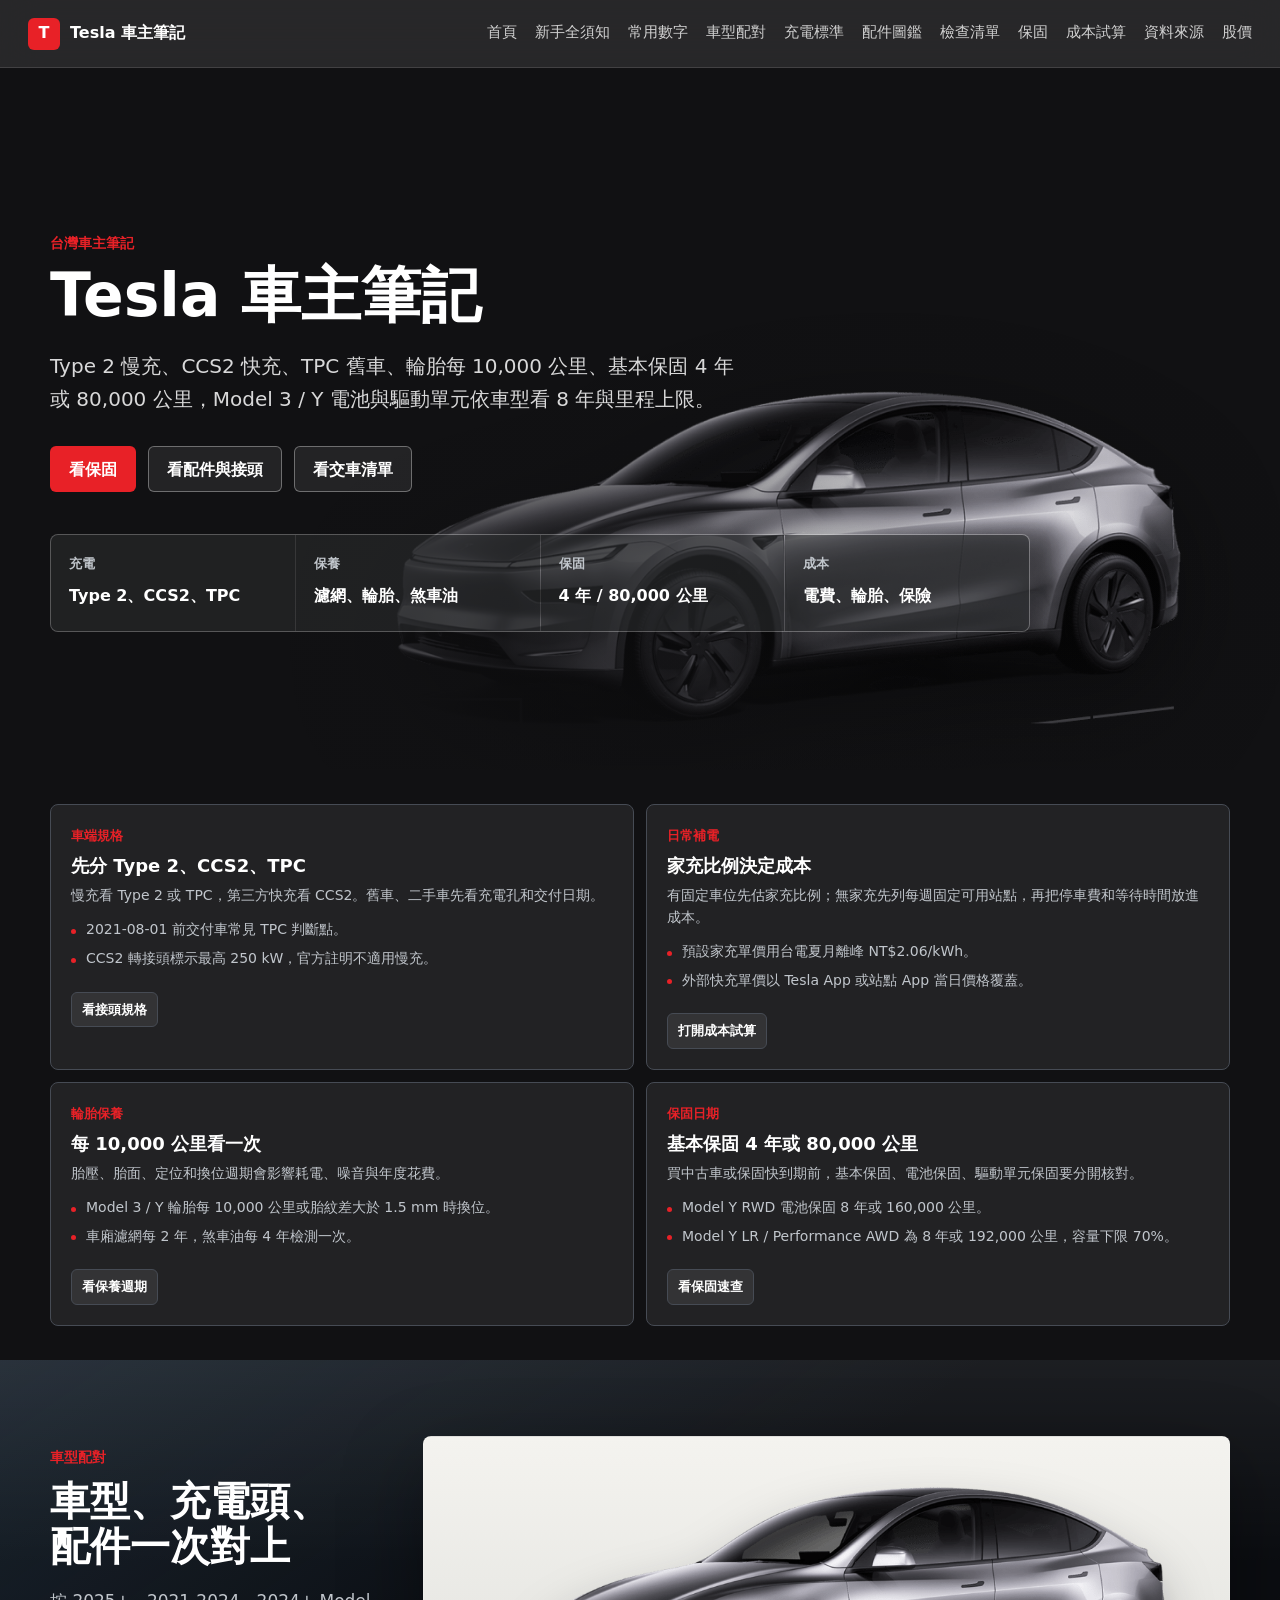
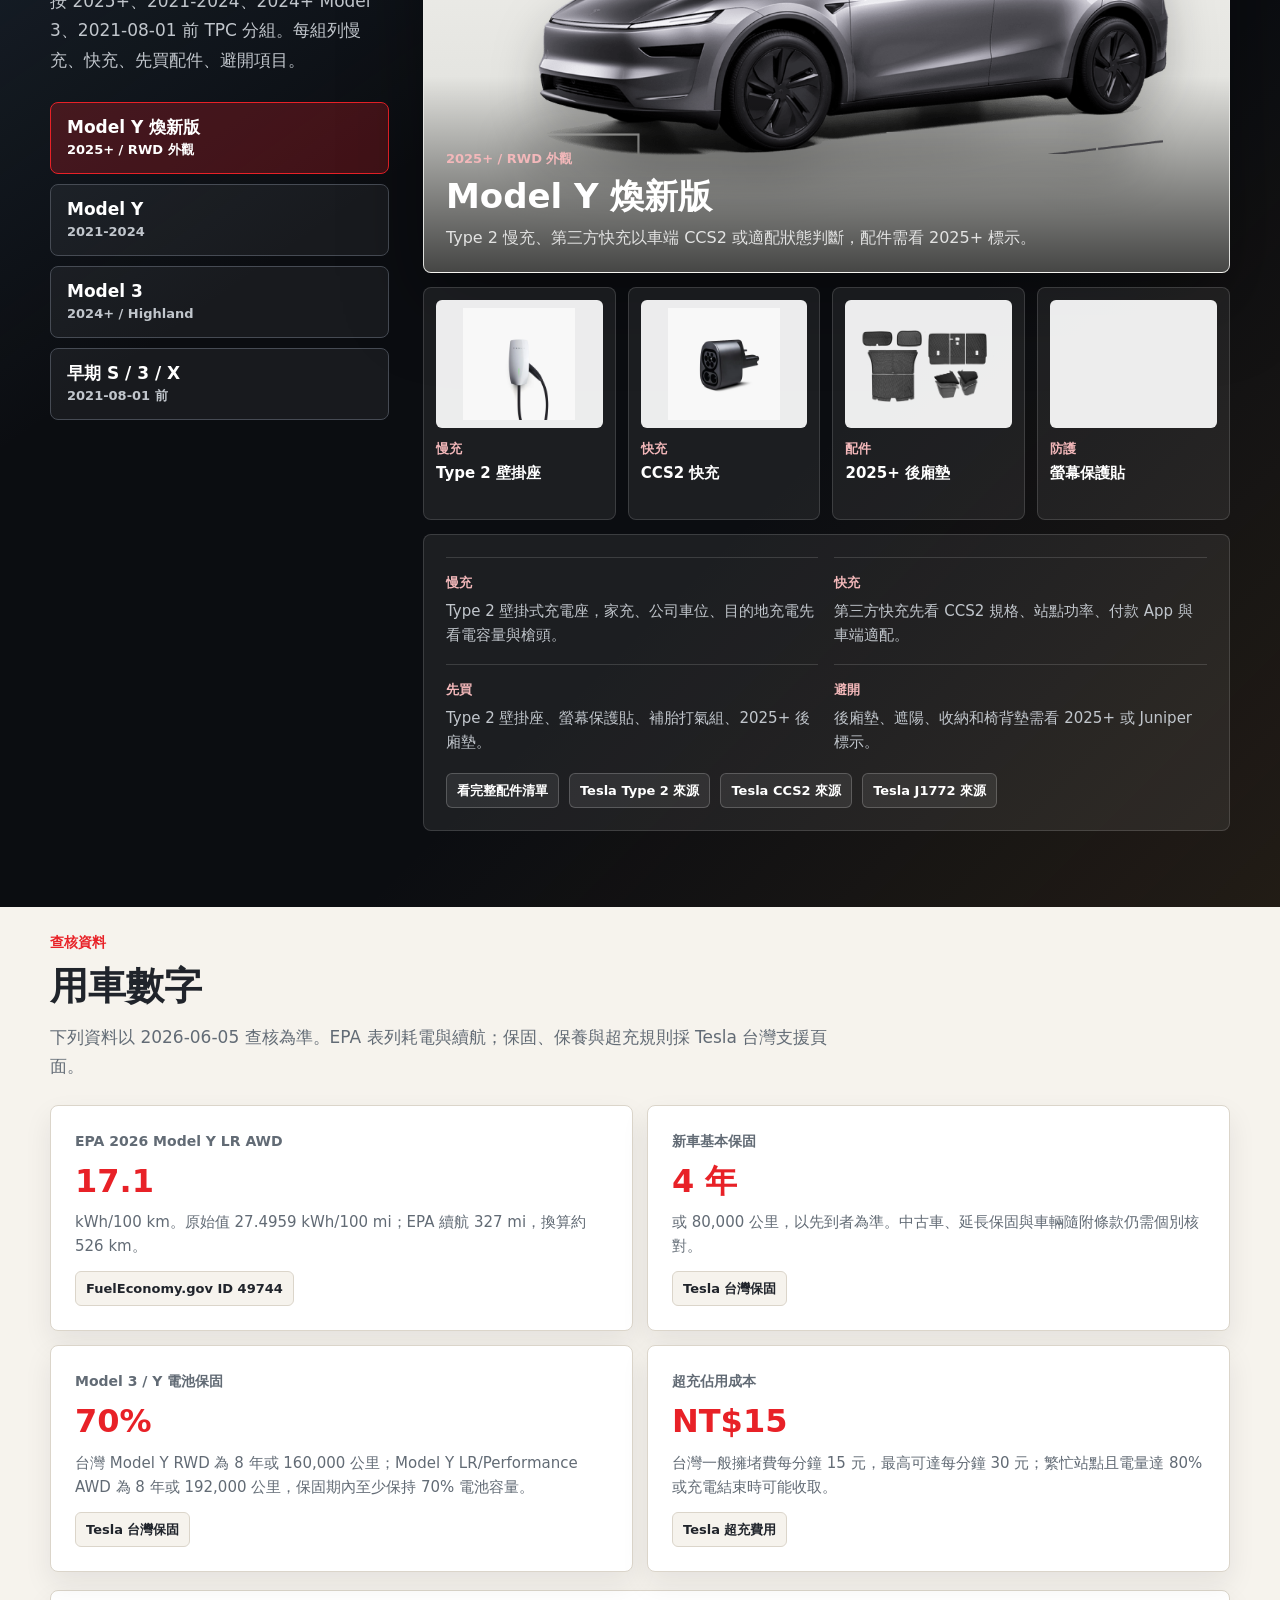
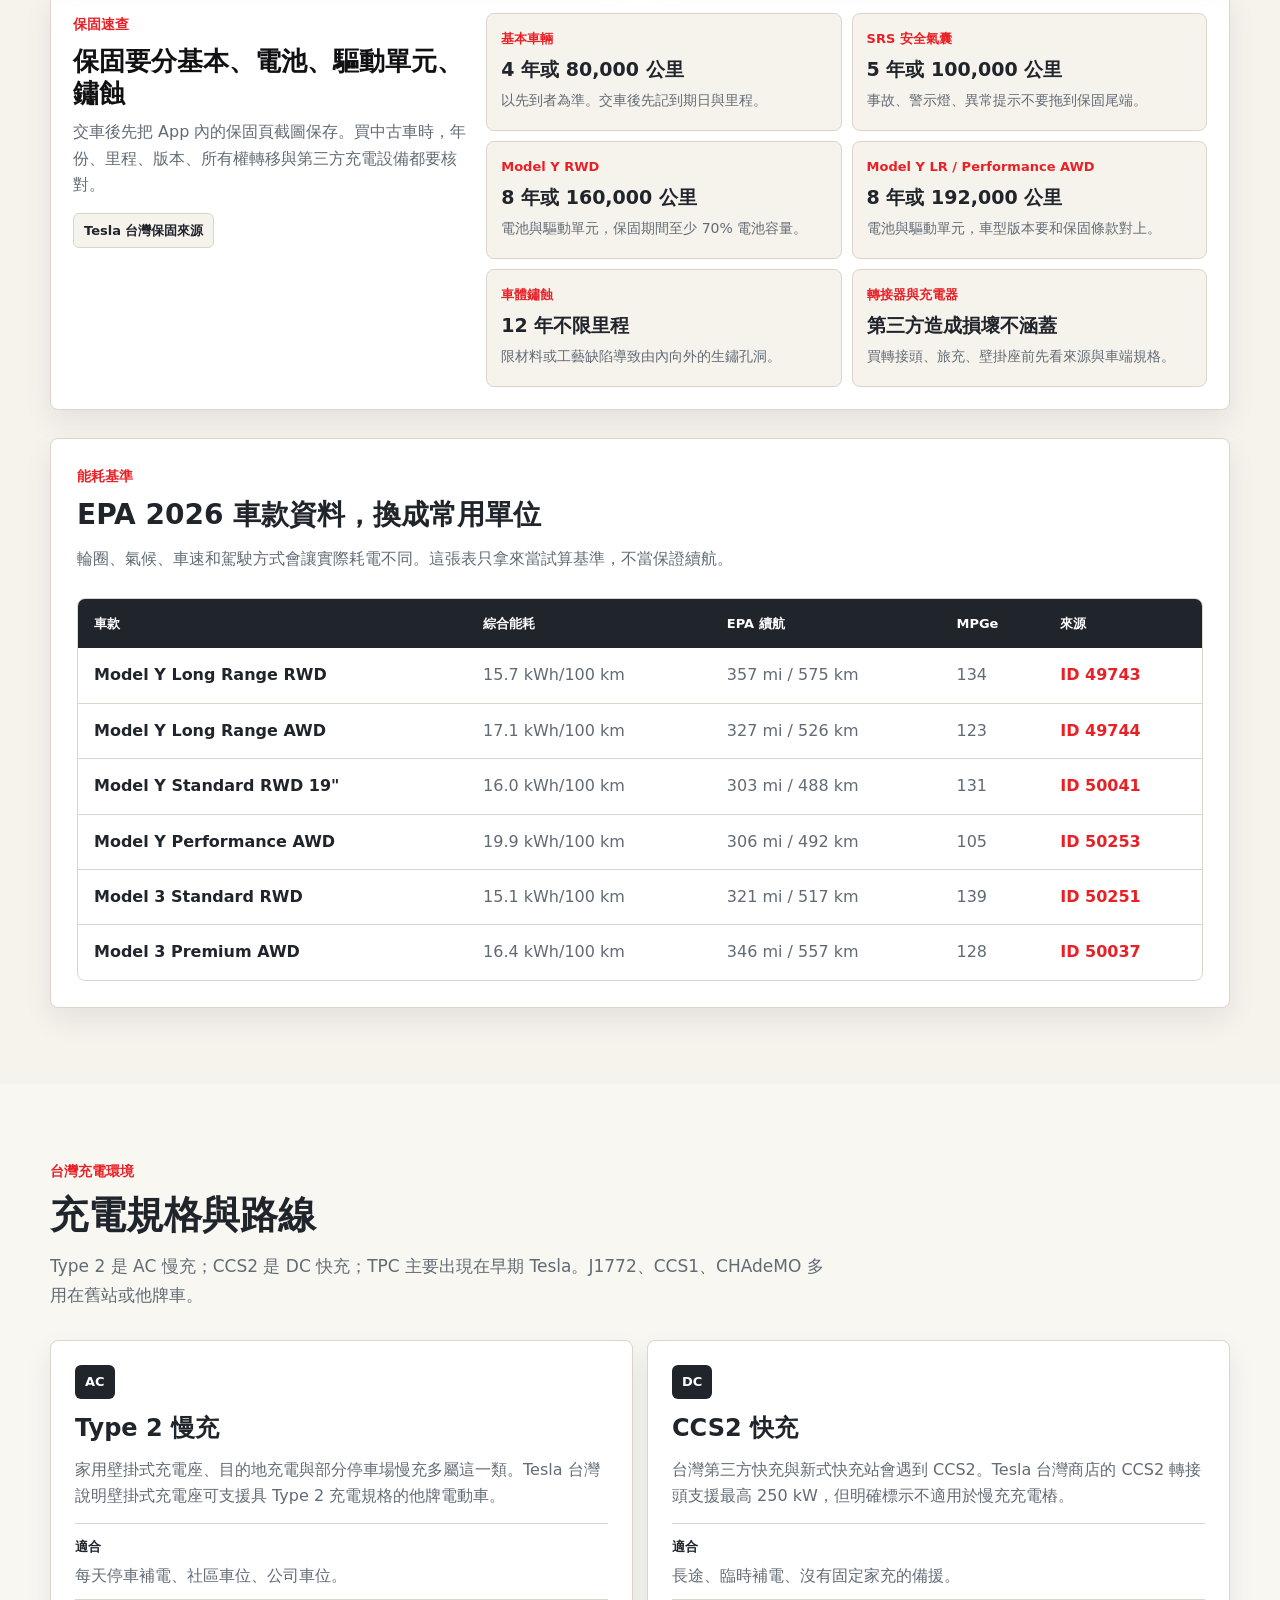
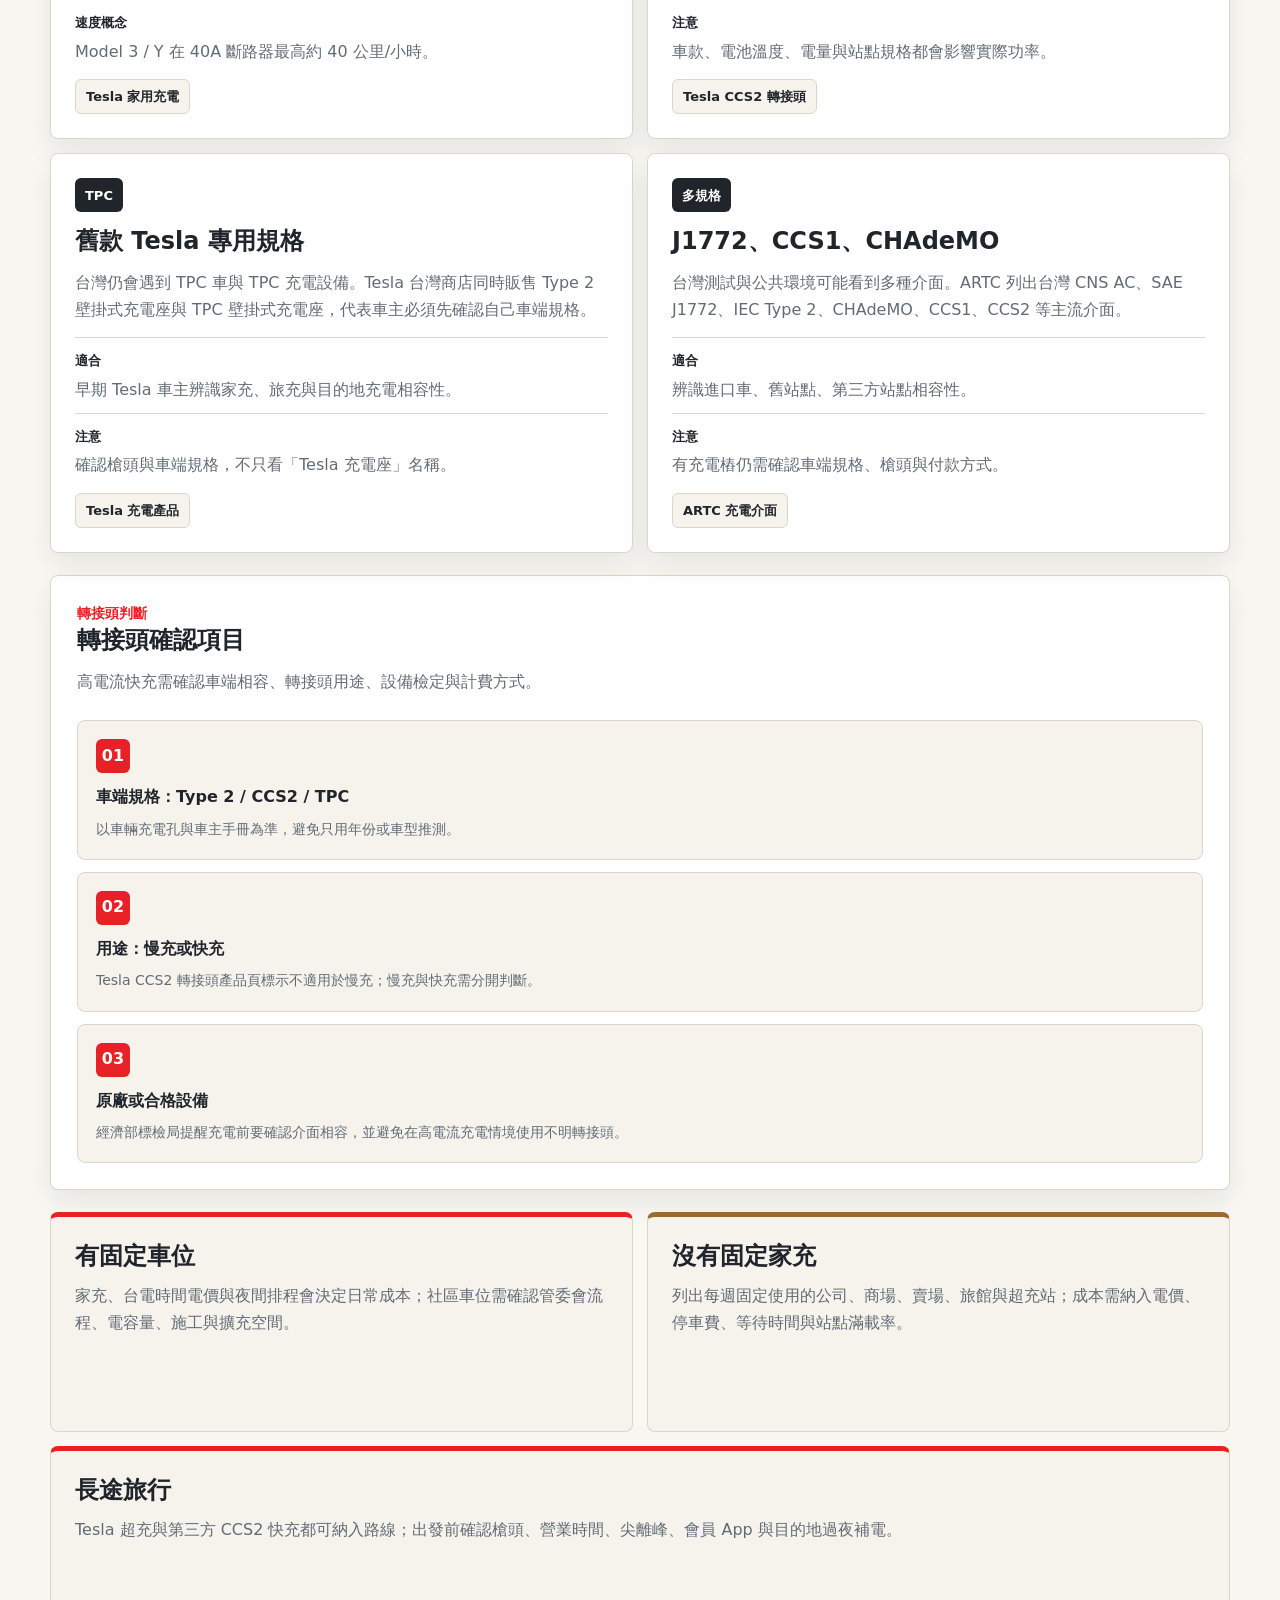
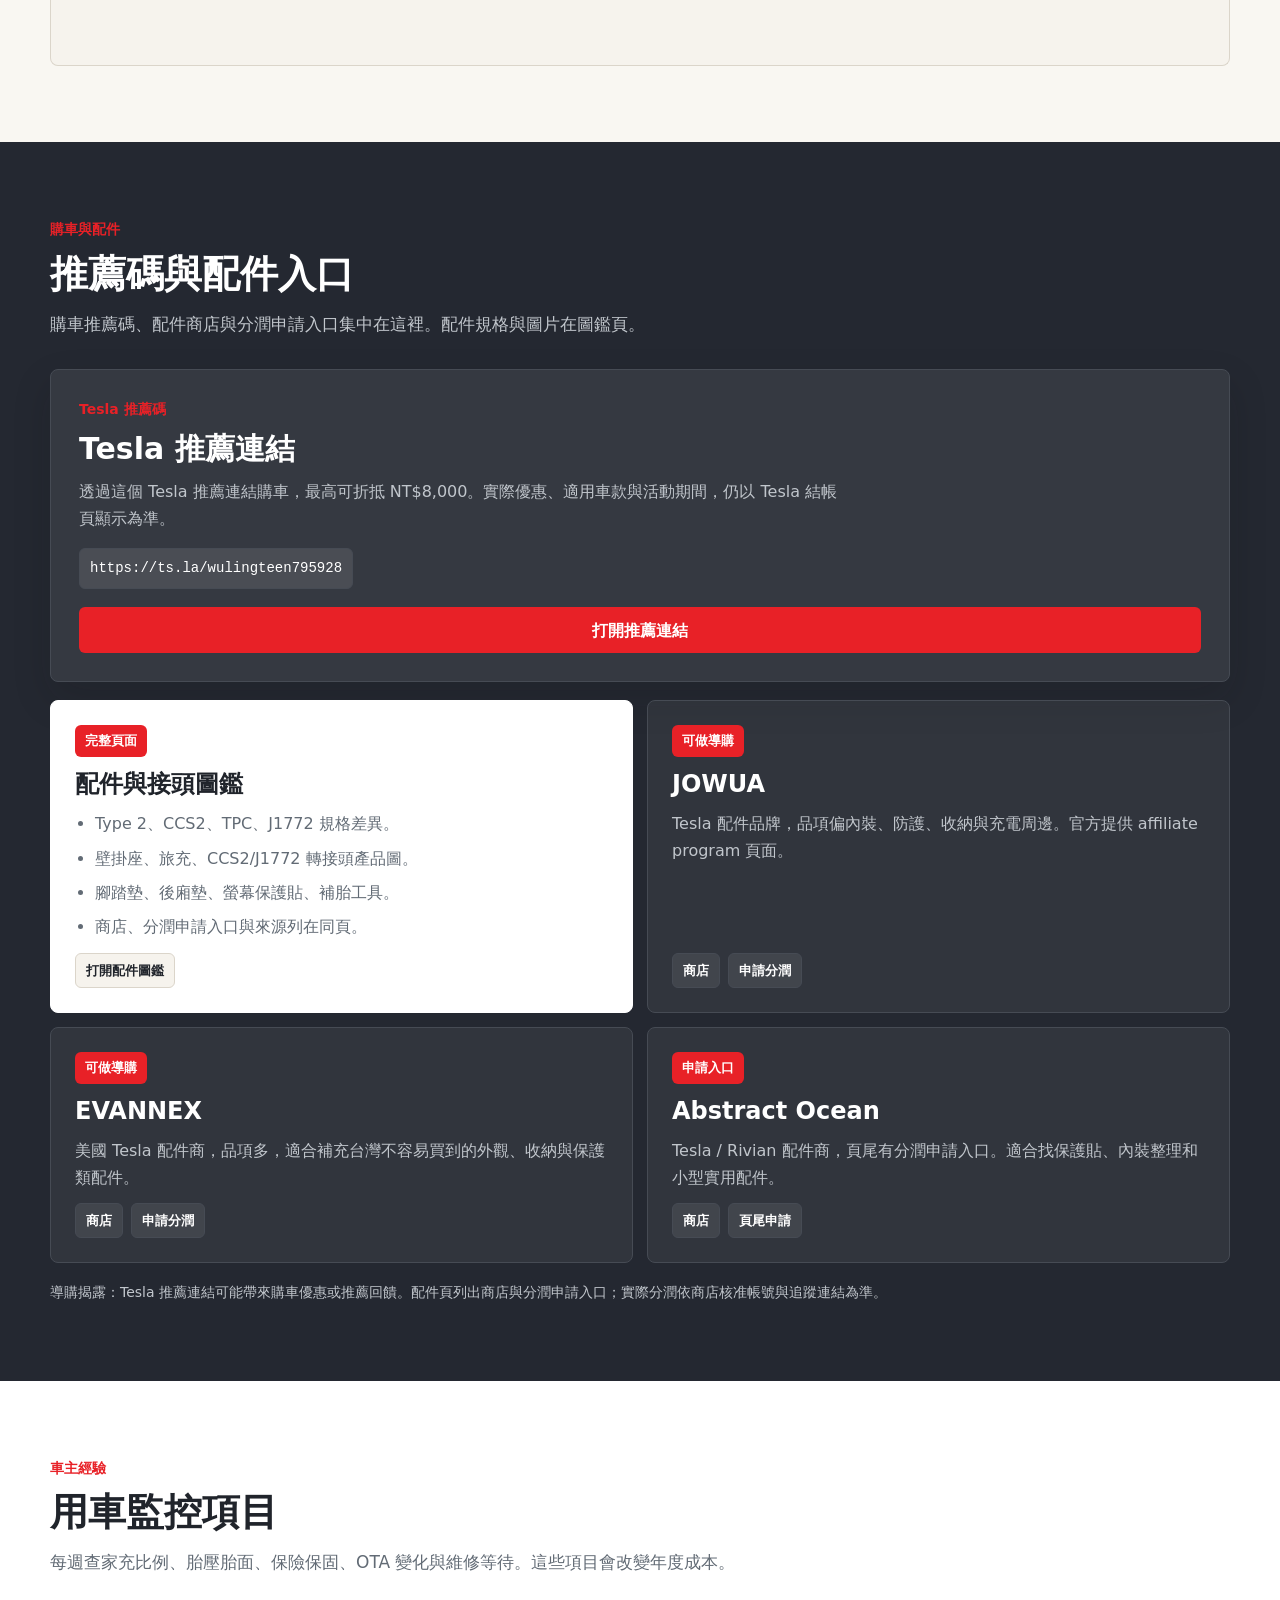
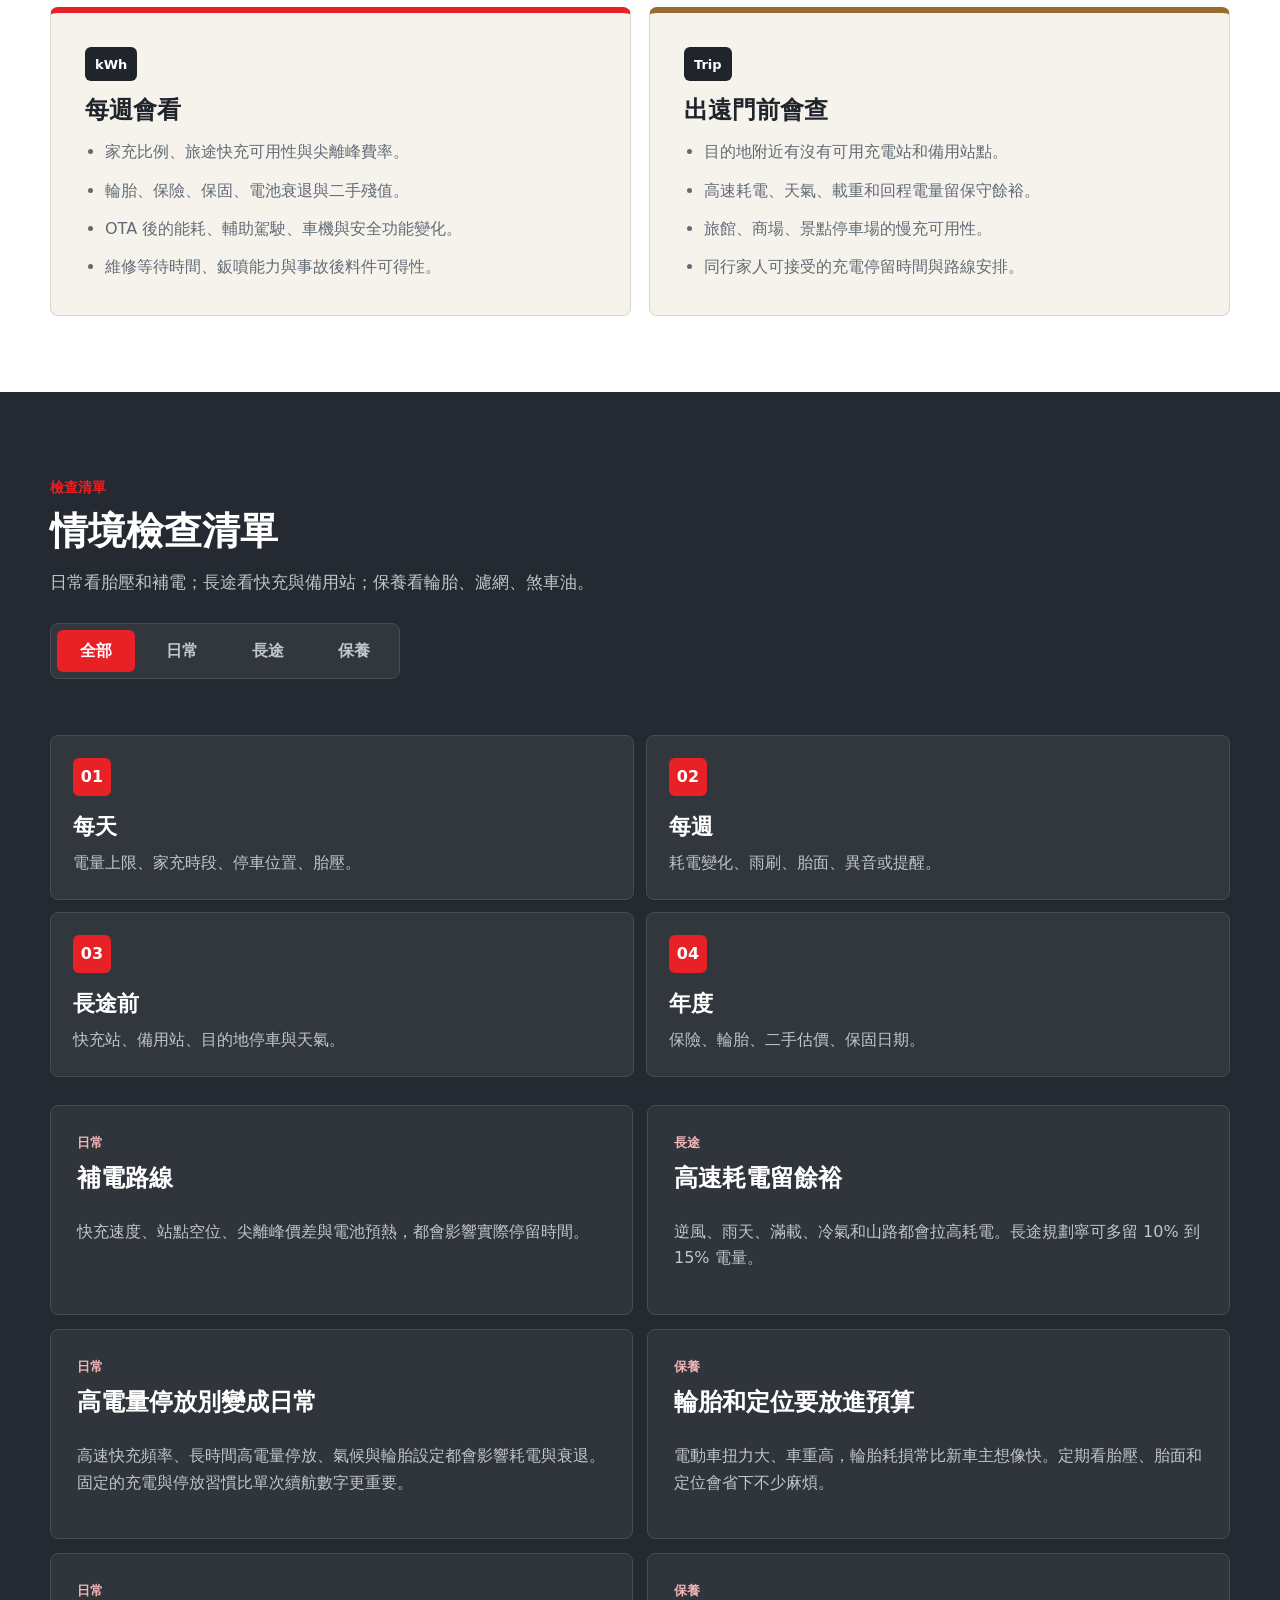
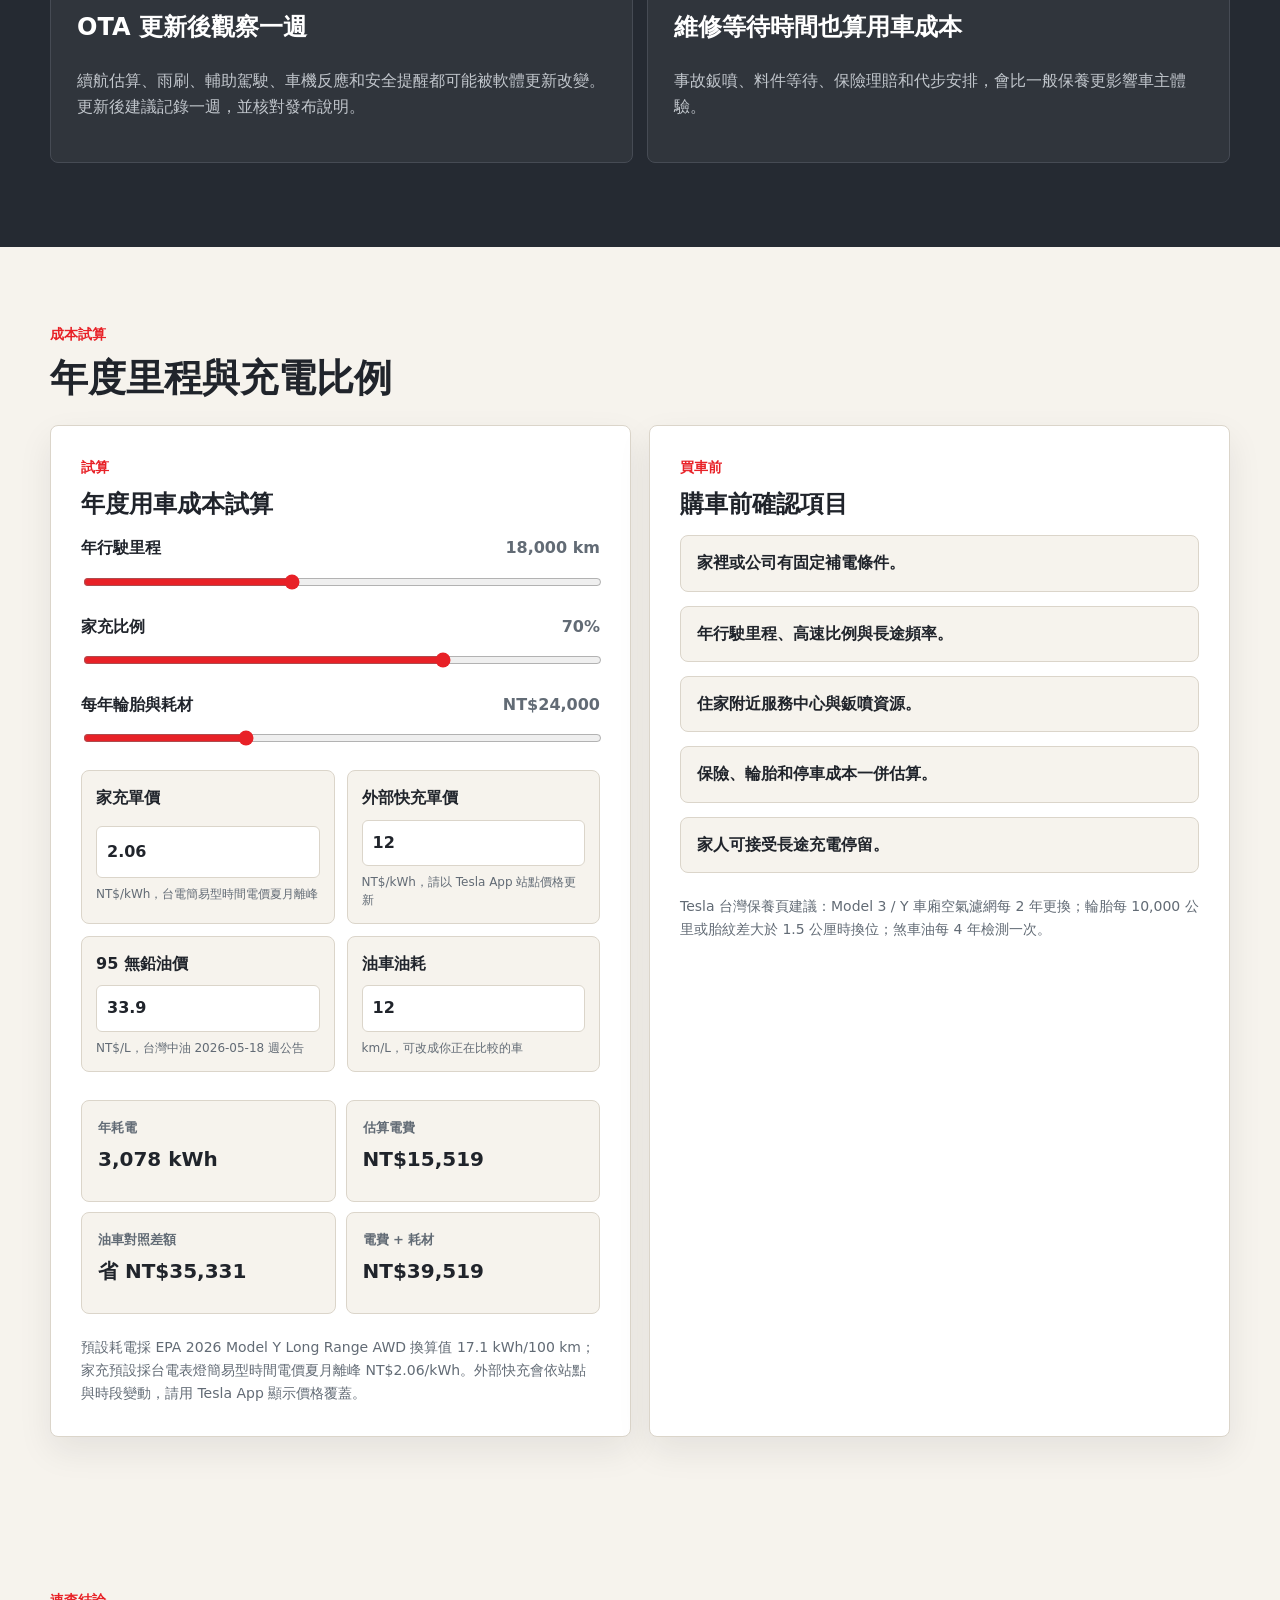
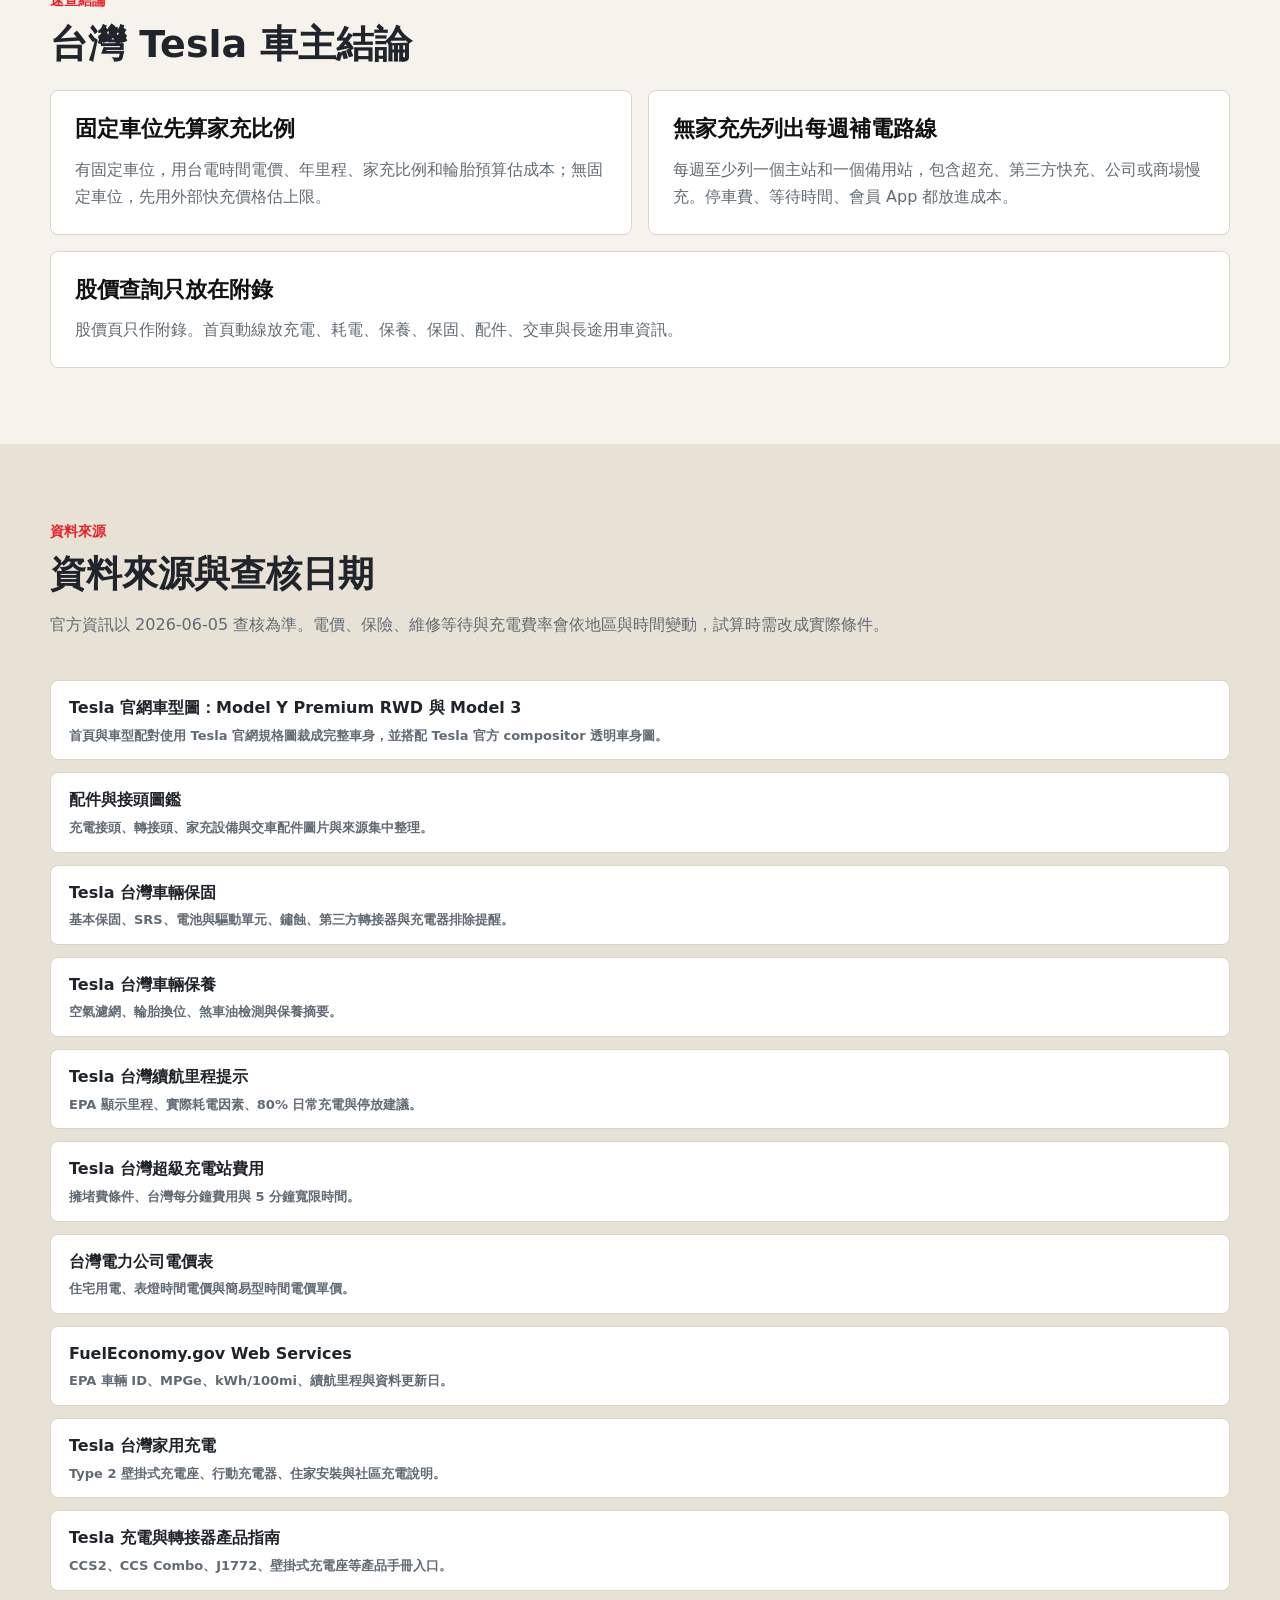
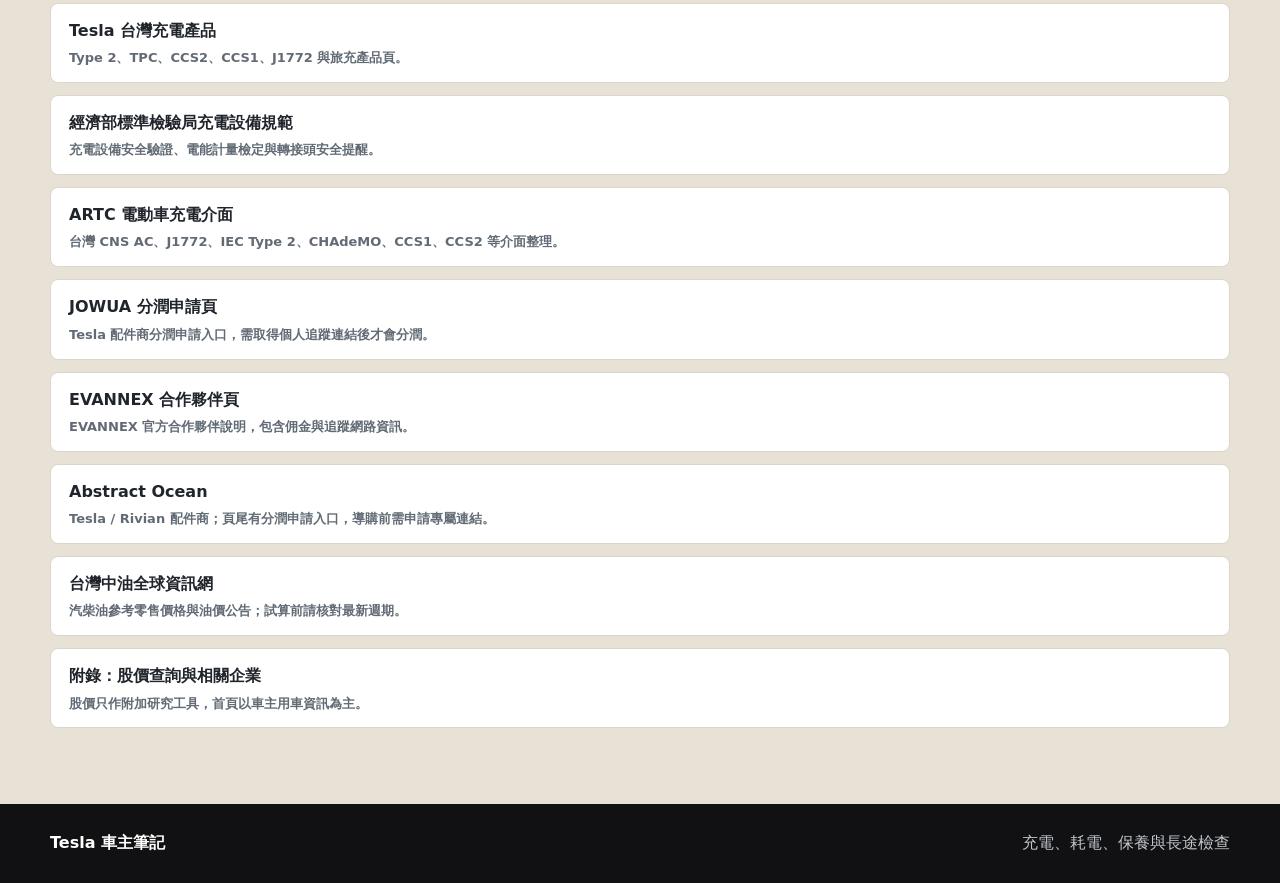
==== index.html @ 2b895e7b "Unify CTA button hierarchy" ====
<!doctype html>
<html lang="zh-Hant">
  <head>
    <meta charset="utf-8">
    <meta name="viewport" content="width=device-width, initial-scale=1">
    <meta
      name="description"
      content="台灣 Tesla 車主筆記，整理充電規格、轉接頭、耗電、保養、購車推薦碼與一年用車成本。"
    >
    <meta name="robots" content="index, follow, max-image-preview:large">
    <meta name="author" content="Tesla 車主筆記">
    <meta name="theme-color" content="#111113">
    <title>Tesla 車主筆記 | 台灣充電、耗電與保養</title>
    <link rel="canonical" href="https://wulingteen.github.io/TeslaInfo/">
    <link rel="preload" as="image" href="assets/vehicles/model-y-rwd.png" type="image/png">
    <meta property="og:locale" content="zh_TW">
    <meta property="og:type" content="website">
    <meta property="og:site_name" content="Tesla 車主筆記">
    <meta property="og:title" content="Tesla 車主筆記 | 台灣充電、耗電與保養">
    <meta property="og:description" content="Tesla 車主速查：充電接頭、家充快充、耗電基準、保養保固、輪胎與年度成本試算。">
    <meta property="og:url" content="https://wulingteen.github.io/TeslaInfo/">
    <meta property="og:image" content="https://wulingteen.github.io/TeslaInfo/assets/tesla-info-og.jpg">
    <meta property="og:image:width" content="1200">
    <meta property="og:image:height" content="630">
    <meta property="og:image:alt" content="Tesla 車主筆記首頁圖">
    <meta name="twitter:card" content="summary_large_image">
    <meta name="twitter:title" content="Tesla 車主筆記 | 台灣充電、耗電與保養">
    <meta name="twitter:description" content="Tesla 車主速查：充電接頭、家充快充、耗電基準、保養保固、輪胎與年度成本試算。">
    <meta name="twitter:image" content="https://wulingteen.github.io/TeslaInfo/assets/tesla-info-og.jpg">
    <script type="application/ld+json">
      {
        "@context": "https://schema.org",
        "@graph": [
          {
            "@type": "WebSite",
            "@id": "https://wulingteen.github.io/TeslaInfo/#website",
            "name": "Tesla 車主筆記",
            "url": "https://wulingteen.github.io/TeslaInfo/",
            "inLanguage": "zh-Hant",
            "publisher": {
              "@id": "https://wulingteen.github.io/TeslaInfo/#publisher"
            }
          },
          {
            "@type": "Organization",
            "@id": "https://wulingteen.github.io/TeslaInfo/#publisher",
            "name": "Tesla 車主筆記",
            "url": "https://wulingteen.github.io/TeslaInfo/"
          },
          {
            "@type": "WebPage",
            "@id": "https://wulingteen.github.io/TeslaInfo/#webpage",
            "url": "https://wulingteen.github.io/TeslaInfo/",
            "name": "Tesla 車主筆記 | 台灣充電、耗電與保養",
            "description": "台灣 Tesla 車主筆記，整理充電規格、轉接頭、耗電、保養、購車推薦碼與一年用車成本。",
            "isPartOf": {
              "@id": "https://wulingteen.github.io/TeslaInfo/#website"
            },
            "primaryImageOfPage": {
              "@type": "ImageObject",
              "url": "https://wulingteen.github.io/TeslaInfo/assets/tesla-info-og.jpg",
              "width": 1200,
              "height": 630
            },
            "dateModified": "2026-06-05",
            "inLanguage": "zh-Hant"
          },
          {
            "@type": "BreadcrumbList",
            "@id": "https://wulingteen.github.io/TeslaInfo/#breadcrumb",
            "itemListElement": [
              {
                "@type": "ListItem",
                "position": 1,
                "name": "Tesla 車主筆記",
                "item": "https://wulingteen.github.io/TeslaInfo/"
              }
            ]
          },
          {
            "@type": "FAQPage",
            "@id": "https://wulingteen.github.io/TeslaInfo/#faq",
            "mainEntity": [
              {
                "@type": "Question",
                "name": "固定停車與充電條件",
                "acceptedAnswer": {
                  "@type": "Answer",
                  "text": "先確認固定停車與充電條件，再估年度里程、家充比例、輪胎耗材、保險與長途補電路線。"
                }
              },
              {
                "@type": "Question",
                "name": "無家充用車條件",
                "acceptedAnswer": {
                  "@type": "Answer",
                  "text": "可以，但需要列出每週固定可用的超充、第三方快充、公司或商場慢充，並把停車費、等待時間與會員 App 成本納入試算。"
                }
              },
              {
                "@type": "Question",
                "name": "股價附錄定位",
                "acceptedAnswer": {
                  "@type": "Answer",
                  "text": "股價查詢只作附加研究工具，主服務仍是充電、耗電、保養、保固、配件與長途用車資訊。"
                }
              }
            ]
          }
        ]
      }
    </script>
    <link rel="stylesheet" href="styles.css?v=20260605-ux-unify">
  </head>
  <body>
    <header class="site-header" aria-label="主要導覽">
      <a class="brand" href="index.html" aria-label="回到 Tesla 車主筆記首頁">
        <span class="brand-mark" aria-hidden="true">T</span>
        <span>Tesla 車主筆記</span>
      </a>
      <nav class="site-nav" aria-label="全站導覽">
        <a href="index.html">首頁</a>
        <a href="beginner-guide.html">新手全須知</a>
        <a href="index.html#dashboard">常用數字</a>
        <a href="index.html#model-match">車型配對</a>
        <a href="index.html#charging-basics">充電標準</a>
        <a href="accessories.html">配件圖鑑</a>
        <a href="index.html#radar">檢查清單</a>
        <a href="index.html#warranty">保固</a>
        <a href="index.html#tools">成本試算</a>
        <a href="index.html#sources">資料來源</a>
        <a href="stock-analysis.html">股價</a>
      </nav>
    </header>

    <main id="top">
      <section class="hero" aria-label="Tesla 車主筆記主視覺">
        <img
          class="hero-media hero-vehicle-media"
          src="assets/vehicles/model-y-rwd.png"
          alt="Model Y 煥新版 RWD 完整車身去背圖"
          width="1050"
          height="390"
          fetchpriority="high"
        >
        <div class="hero-shade" aria-hidden="true"></div>
        <div class="container hero-content">
          <p class="eyebrow">台灣車主筆記</p>
          <h1>Tesla 車主筆記</h1>
          <p class="hero-copy">
            Type 2 慢充、CCS2 快充、TPC 舊車、輪胎每 10,000 公里、基本保固 4 年或 80,000 公里，Model 3 / Y 電池與驅動單元依車型看 8 年與里程上限。
          </p>
          <div class="hero-actions" aria-label="快速前往">
            <a class="button primary" href="#warranty">看保固</a>
            <a class="button secondary" href="accessories.html">看配件與接頭</a>
            <a class="button secondary" href="beginner-guide.html">看交車清單</a>
          </div>
          <dl class="hero-facts" aria-label="車主速查分類">
            <div>
              <dt>充電</dt>
              <dd>Type 2、CCS2、TPC</dd>
            </div>
            <div>
              <dt>保養</dt>
              <dd>濾網、輪胎、煞車油</dd>
            </div>
            <div>
              <dt>保固</dt>
              <dd>4 年 / 80,000 公里</dd>
            </div>
            <div>
              <dt>成本</dt>
              <dd>電費、輪胎、保險</dd>
            </div>
          </dl>
        </div>
      </section>

      <section class="answer-band" aria-labelledby="home-answer-title">
        <div class="container">
          <h2 class="sr-only" id="home-answer-title">Tesla 車主速查</h2>
          <div class="answer-strip">
            <article>
              <span>車端規格</span>
              <strong>先分 Type 2、CCS2、TPC</strong>
              <p>慢充看 Type 2 或 TPC，第三方快充看 CCS2。舊車、二手車先看充電孔和交付日期。</p>
              <ul class="answer-points">
                <li>2021-08-01 前交付車常見 TPC 判斷點。</li>
                <li>CCS2 轉接頭標示最高 250 kW，官方註明不適用慢充。</li>
              </ul>
              <a class="source-chip" href="accessories.html#connector-specs">看接頭規格</a>
            </article>
            <article>
              <span>日常補電</span>
              <strong>家充比例決定成本</strong>
              <p>有固定車位先估家充比例；無家充先列每週固定可用站點，再把停車費和等待時間放進成本。</p>
              <ul class="answer-points">
                <li>預設家充單價用台電夏月離峰 NT$2.06/kWh。</li>
                <li>外部快充單價以 Tesla App 或站點 App 當日價格覆蓋。</li>
              </ul>
              <a class="source-chip" href="#tools">打開成本試算</a>
            </article>
            <article>
              <span>輪胎保養</span>
              <strong>每 10,000 公里看一次</strong>
              <p>胎壓、胎面、定位和換位週期會影響耗電、噪音與年度花費。</p>
              <ul class="answer-points">
                <li>Model 3 / Y 輪胎每 10,000 公里或胎紋差大於 1.5 mm 時換位。</li>
                <li>車廂濾網每 2 年，煞車油每 4 年檢測一次。</li>
              </ul>
              <a class="source-chip" href="beginner-guide.html#maintenance-warranty">看保養週期</a>
            </article>
            <article>
              <span>保固日期</span>
              <strong>基本保固 4 年或 80,000 公里</strong>
              <p>買中古車或保固快到期前，基本保固、電池保固、驅動單元保固要分開核對。</p>
              <ul class="answer-points">
                <li>Model Y RWD 電池保固 8 年或 160,000 公里。</li>
                <li>Model Y LR / Performance AWD 為 8 年或 192,000 公里，容量下限 70%。</li>
              </ul>
              <a class="source-chip" href="#warranty">看保固速查</a>
            </article>
          </div>
        </div>
      </section>

      <section class="model-match-band" id="model-match" aria-labelledby="model-match-title">
        <div class="container model-match-layout">
          <div class="model-match-copy motion-reveal">
            <p class="eyebrow dark">車型配對</p>
            <h2 id="model-match-title">車型、充電頭、配件一次對上</h2>
            <p>
              按 2025+、2021-2024、2024+ Model 3、2021-08-01 前 TPC 分組。每組列慢充、快充、先買配件、避開項目。
            </p>
            <div class="model-tabs" role="tablist" aria-label="選擇 Tesla 車型世代">
              <button class="model-button is-active" type="button" data-model="y-juniper" role="tab" aria-selected="true">
                <span>Model Y 煥新版</span>
                <small>2025+ / RWD 外觀</small>
              </button>
              <button class="model-button" type="button" data-model="y-legacy" role="tab" aria-selected="false">
                <span>Model Y</span>
                <small>2021-2024</small>
              </button>
              <button class="model-button" type="button" data-model="model3-highland" role="tab" aria-selected="false">
                <span>Model 3</span>
                <small>2024+ / Highland</small>
              </button>
              <button class="model-button" type="button" data-model="tpc-early" role="tab" aria-selected="false">
                <span>早期 S / 3 / X</span>
                <small>2021-08-01 前</small>
              </button>
            </div>
          </div>

          <div class="model-fit-stage is-visible" aria-live="polite">
            <div class="model-hero-frame" data-fit="vehicle">
              <img
                id="modelHeroImage"
                src="assets/vehicles/model-y-rwd.png"
                alt="Model Y 煥新版 RWD 完整車身去背圖"
                width="1050"
                height="390"
                data-fit="vehicle"
                decoding="async"
              >
              <div class="model-hero-caption">
                <span id="modelGeneration">2025+ / RWD 外觀</span>
                <strong id="modelName">Model Y 煥新版</strong>
                <p id="modelSummary">Type 2 慢充、第三方快充以車端 CCS2 或適配狀態判斷，配件需看 2025+ 標示。</p>
              </div>
            </div>

            <div class="fit-visuals" aria-label="車型對應充電頭與配件圖片">
              <figure class="fit-visual">
                <img id="fitImage0" src="assets/accessories/type2-wall-connector.webp" alt="Type 2 壁掛式充電座" width="1200" height="1200" decoding="async">
                <figcaption><span id="fitTag0">慢充</span><strong id="fitTitle0">Type 2 壁掛座</strong></figcaption>
              </figure>
              <figure class="fit-visual">
                <img id="fitImage1" src="assets/accessories/ccs2-adapter.webp" alt="CCS2 轉接頭" width="1200" height="1200" decoding="async">
                <figcaption><span id="fitTag1">快充</span><strong id="fitTitle1">CCS2 快充</strong></figcaption>
              </figure>
              <figure class="fit-visual">
                <img id="fitImage2" src="assets/accessories/trunk-liner.webp" alt="Model Y 後廂墊與收納組" width="1400" height="933" decoding="async">
                <figcaption><span id="fitTag2">配件</span><strong id="fitTitle2">2025+ 後廂墊</strong></figcaption>
              </figure>
              <figure class="fit-visual">
                <img id="fitImage3" src="assets/accessories/screen-protector.webp" alt="中控螢幕保護貼" width="1200" height="800" decoding="async">
                <figcaption><span id="fitTag3">防護</span><strong id="fitTitle3">螢幕保護貼</strong></figcaption>
              </figure>
            </div>

            <div class="model-fit-panel">
              <dl class="model-fit-list">
                <div>
                  <dt>慢充</dt>
                  <dd id="modelSlow">Type 2 壁掛式充電座，家充、公司車位、目的地充電先看電容量與槍頭。</dd>
                </div>
                <div>
                  <dt>快充</dt>
                  <dd id="modelFast">第三方快充先看 CCS2 規格、站點功率、付款 App 與車端適配。</dd>
                </div>
                <div>
                  <dt>先買</dt>
                  <dd id="modelStarter">Type 2 壁掛座、螢幕保護貼、補胎打氣組、2025+ 後廂墊。</dd>
                </div>
                <div>
                  <dt>避開</dt>
                  <dd id="modelAvoid">後廂墊、遮陽、收納和椅背墊需看 2025+ 或 Juniper 標示。</dd>
                </div>
              </dl>
              <div class="model-source-row">
                <a class="source-chip" id="modelPrimaryLink" href="accessories.html#owner-accessories">看完整配件清單</a>
                <a class="source-chip" href="https://shop.tesla.com/zh_tw/product/type-2-wall-connector" target="_blank" rel="noopener noreferrer">Tesla Type 2 來源</a>
                <a class="source-chip" href="https://shop.tesla.com/zh_tw/product/ccs-combo-2-adapter" target="_blank" rel="noopener noreferrer">Tesla CCS2 來源</a>
                <a class="source-chip" href="https://shop.tesla.com/zh_tw/product/sae-j1772-adapter" target="_blank" rel="noopener noreferrer">Tesla J1772 來源</a>
              </div>
            </div>
          </div>
        </div>
      </section>

      <section class="pulse-band" id="dashboard" aria-labelledby="pulse-title">
        <div class="container">
          <div class="section-heading compact">
            <p class="eyebrow dark">查核資料</p>
            <h2 id="pulse-title">用車數字</h2>
            <p>
              下列資料以 2026-06-05 查核為準。EPA 表列耗電與續航；保固、保養與超充規則採 Tesla 台灣支援頁面。
            </p>
          </div>
          <div class="pulse-grid">
            <article class="metric-card">
              <p class="metric-label">EPA 2026 Model Y LR AWD</p>
              <strong>17.1</strong>
              <span>kWh/100 km。原始值 27.4959 kWh/100 mi；EPA 續航 327 mi，換算約 526 km。</span>
              <a class="source-chip" href="https://www.fueleconomy.gov/ws/rest/vehicle/49744">FuelEconomy.gov ID 49744</a>
            </article>
            <article class="metric-card">
              <p class="metric-label">新車基本保固</p>
              <strong>4 年</strong>
              <span>或 80,000 公里，以先到者為準。中古車、延長保固與車輛隨附條款仍需個別核對。</span>
              <a class="source-chip" href="https://www.tesla.com/zh_tw/support/vehicle-warranty">Tesla 台灣保固</a>
            </article>
            <article class="metric-card">
              <p class="metric-label">Model 3 / Y 電池保固</p>
              <strong>70%</strong>
              <span>台灣 Model Y RWD 為 8 年或 160,000 公里；Model Y LR/Performance AWD 為 8 年或 192,000 公里，保固期內至少保持 70% 電池容量。</span>
              <a class="source-chip" href="https://www.tesla.com/zh_tw/support/vehicle-warranty">Tesla 台灣保固</a>
            </article>
            <article class="metric-card">
              <p class="metric-label">超充佔用成本</p>
              <strong>NT$15</strong>
              <span>台灣一般擁堵費每分鐘 15 元，最高可達每分鐘 30 元；繁忙站點且電量達 80% 或充電結束時可能收取。</span>
              <a class="source-chip" href="https://www.tesla.com/zh_tw/support/charging/supercharger/fees">Tesla 超充費用</a>
            </article>
          </div>

          <section class="warranty-panel" id="warranty" aria-labelledby="warranty-title">
            <div class="warranty-panel-copy">
              <p class="eyebrow dark">保固速查</p>
              <h3 id="warranty-title">保固要分基本、電池、驅動單元、鏽蝕</h3>
              <p>
                交車後先把 App 內的保固頁截圖保存。買中古車時，年份、里程、版本、所有權轉移與第三方充電設備都要核對。
              </p>
              <a class="source-chip" href="https://www.tesla.com/zh_tw/support/vehicle-warranty" target="_blank" rel="noopener noreferrer">Tesla 台灣保固來源</a>
            </div>
            <div class="warranty-panel-grid" aria-label="Tesla 保固重點">
              <article>
                <span>基本車輛</span>
                <strong>4 年或 80,000 公里</strong>
                <p>以先到者為準。交車後先記到期日與里程。</p>
              </article>
              <article>
                <span>SRS 安全氣囊</span>
                <strong>5 年或 100,000 公里</strong>
                <p>事故、警示燈、異常提示不要拖到保固尾端。</p>
              </article>
              <article>
                <span>Model Y RWD</span>
                <strong>8 年或 160,000 公里</strong>
                <p>電池與驅動單元，保固期間至少 70% 電池容量。</p>
              </article>
              <article>
                <span>Model Y LR / Performance AWD</span>
                <strong>8 年或 192,000 公里</strong>
                <p>電池與驅動單元，車型版本要和保固條款對上。</p>
              </article>
              <article>
                <span>車體鏽蝕</span>
                <strong>12 年不限里程</strong>
                <p>限材料或工藝缺陷導致由內向外的生鏽孔洞。</p>
              </article>
              <article>
                <span>轉接器與充電器</span>
                <strong>第三方造成損壞不涵蓋</strong>
                <p>買轉接頭、旅充、壁掛座前先看來源與車端規格。</p>
              </article>
            </div>
          </section>

          <div class="owner-data-panel" aria-labelledby="epa-table-title">
            <div>
              <p class="eyebrow dark">能耗基準</p>
              <h3 id="epa-table-title">EPA 2026 車款資料，換成常用單位</h3>
              <p>
                輪圈、氣候、車速和駕駛方式會讓實際耗電不同。這張表只拿來當試算基準，不當保證續航。
              </p>
            </div>
            <div class="owner-data-table-wrap">
              <table class="owner-data-table">
                <thead>
                  <tr>
                    <th>車款</th>
                    <th>綜合能耗</th>
                    <th>EPA 續航</th>
                    <th>MPGe</th>
                    <th>來源</th>
                  </tr>
                </thead>
                <tbody>
                  <tr>
                    <th>Model Y Long Range RWD</th>
                    <td>15.7 kWh/100 km</td>
                    <td>357 mi / 575 km</td>
                    <td>134</td>
                    <td><a href="https://www.fueleconomy.gov/ws/rest/vehicle/49743">ID 49743</a></td>
                  </tr>
                  <tr>
                    <th>Model Y Long Range AWD</th>
                    <td>17.1 kWh/100 km</td>
                    <td>327 mi / 526 km</td>
                    <td>123</td>
                    <td><a href="https://www.fueleconomy.gov/ws/rest/vehicle/49744">ID 49744</a></td>
                  </tr>
                  <tr>
                    <th>Model Y Standard RWD 19"</th>
                    <td>16.0 kWh/100 km</td>
                    <td>303 mi / 488 km</td>
                    <td>131</td>
                    <td><a href="https://www.fueleconomy.gov/ws/rest/vehicle/50041">ID 50041</a></td>
                  </tr>
                  <tr>
                    <th>Model Y Performance AWD</th>
                    <td>19.9 kWh/100 km</td>
                    <td>306 mi / 492 km</td>
                    <td>105</td>
                    <td><a href="https://www.fueleconomy.gov/ws/rest/vehicle/50253">ID 50253</a></td>
                  </tr>
                  <tr>
                    <th>Model 3 Standard RWD</th>
                    <td>15.1 kWh/100 km</td>
                    <td>321 mi / 517 km</td>
                    <td>139</td>
                    <td><a href="https://www.fueleconomy.gov/ws/rest/vehicle/50251">ID 50251</a></td>
                  </tr>
                  <tr>
                    <th>Model 3 Premium AWD</th>
                    <td>16.4 kWh/100 km</td>
                    <td>346 mi / 557 km</td>
                    <td>128</td>
                    <td><a href="https://www.fueleconomy.gov/ws/rest/vehicle/50037">ID 50037</a></td>
                  </tr>
                </tbody>
              </table>
            </div>
          </div>
        </div>
      </section>

      <section class="charging-band" id="charging-basics" aria-labelledby="charging-title">
        <div class="container">
          <div class="section-heading">
            <p class="eyebrow dark">台灣充電環境</p>
            <h2 id="charging-title">充電規格與路線</h2>
            <p>
              Type 2 是 AC 慢充；CCS2 是 DC 快充；TPC 主要出現在早期 Tesla。J1772、CCS1、CHAdeMO 多用在舊站或他牌車。
            </p>
          </div>

          <div class="charging-grid">
            <article class="charging-card">
              <span class="charging-badge">AC</span>
              <h3>Type 2 慢充</h3>
              <p>
                家用壁掛式充電座、目的地充電與部分停車場慢充多屬這一類。Tesla 台灣說明壁掛式充電座可支援具 Type 2 充電規格的他牌電動車。
              </p>
              <dl>
                <div>
                  <dt>適合</dt>
                  <dd>每天停車補電、社區車位、公司車位。</dd>
                </div>
                <div>
                  <dt>速度概念</dt>
                  <dd>Model 3 / Y 在 40A 斷路器最高約 40 公里/小時。</dd>
                </div>
              </dl>
              <a class="source-chip" href="https://www.tesla.com/zh_tw/support/charging/home-charging">Tesla 家用充電</a>
            </article>

            <article class="charging-card">
              <span class="charging-badge">DC</span>
              <h3>CCS2 快充</h3>
              <p>
                台灣第三方快充與新式快充站會遇到 CCS2。Tesla 台灣商店的 CCS2 轉接頭支援最高 250 kW，但明確標示不適用於慢充充電樁。
              </p>
              <dl>
                <div>
                  <dt>適合</dt>
                  <dd>長途、臨時補電、沒有固定家充的備援。</dd>
                </div>
                <div>
                  <dt>注意</dt>
                  <dd>車款、電池溫度、電量與站點規格都會影響實際功率。</dd>
                </div>
              </dl>
              <a class="source-chip" href="https://shop.tesla.com/zh_tw/product/ccs-combo-2-adapter?web=true">Tesla CCS2 轉接頭</a>
            </article>

            <article class="charging-card">
              <span class="charging-badge">TPC</span>
              <h3>舊款 Tesla 專用規格</h3>
              <p>
                台灣仍會遇到 TPC 車與 TPC 充電設備。Tesla 台灣商店同時販售 Type 2 壁掛式充電座與 TPC 壁掛式充電座，代表車主必須先確認自己車端規格。
              </p>
              <dl>
                <div>
                  <dt>適合</dt>
                  <dd>早期 Tesla 車主辨識家充、旅充與目的地充電相容性。</dd>
                </div>
                <div>
                  <dt>注意</dt>
                  <dd>確認槍頭與車端規格，不只看「Tesla 充電座」名稱。</dd>
                </div>
              </dl>
              <a class="source-chip" href="https://shop.tesla.com/zh_tw/category/charging">Tesla 充電產品</a>
            </article>

            <article class="charging-card">
              <span class="charging-badge">多規格</span>
              <h3>J1772、CCS1、CHAdeMO</h3>
              <p>
                台灣測試與公共環境可能看到多種介面。ARTC 列出台灣 CNS AC、SAE J1772、IEC Type 2、CHAdeMO、CCS1、CCS2 等主流介面。
              </p>
              <dl>
                <div>
                  <dt>適合</dt>
                  <dd>辨識進口車、舊站點、第三方站點相容性。</dd>
                </div>
                <div>
                  <dt>注意</dt>
                  <dd>有充電樁仍需確認車端規格、槍頭與付款方式。</dd>
                </div>
              </dl>
              <a class="source-chip" href="https://www.artc.org.tw/en/technology/detail/17">ARTC 充電介面</a>
            </article>
          </div>

          <div class="adapter-panel" aria-labelledby="adapter-title">
            <div class="adapter-copy">
              <p class="eyebrow dark">轉接頭判斷</p>
              <h3 id="adapter-title">轉接頭確認項目</h3>
              <p>
                高電流快充需確認車端相容、轉接頭用途、設備檢定與計費方式。
              </p>
            </div>
            <div class="adapter-checklist">
              <article>
                <span>01</span>
                <strong>車端規格：Type 2 / CCS2 / TPC</strong>
                <p>以車輛充電孔與車主手冊為準，避免只用年份或車型推測。</p>
              </article>
              <article>
                <span>02</span>
                <strong>用途：慢充或快充</strong>
                <p>Tesla CCS2 轉接頭產品頁標示不適用於慢充；慢充與快充需分開判斷。</p>
              </article>
              <article>
                <span>03</span>
                <strong>原廠或合格設備</strong>
                <p>經濟部標檢局提醒充電前要確認介面相容，並避免在高電流充電情境使用不明轉接頭。</p>
              </article>
            </div>
          </div>

          <div class="taiwan-charging-grid">
            <article>
              <h3>有固定車位</h3>
              <p>家充、台電時間電價與夜間排程會決定日常成本；社區車位需確認管委會流程、電容量、施工與擴充空間。</p>
            </article>
            <article>
              <h3>沒有固定家充</h3>
              <p>列出每週固定使用的公司、商場、賣場、旅館與超充站；成本需納入電價、停車費、等待時間與站點滿載率。</p>
            </article>
            <article>
              <h3>長途旅行</h3>
              <p>Tesla 超充與第三方 CCS2 快充都可納入路線；出發前確認槍頭、營業時間、尖離峰、會員 App 與目的地過夜補電。</p>
            </article>
          </div>
        </div>
      </section>

      <section class="affiliate-band" id="buyer-links" aria-labelledby="buyer-links-title">
        <div class="container">
          <div class="section-heading">
            <p class="eyebrow dark">購車與配件</p>
            <h2 id="buyer-links-title">推薦碼與配件入口</h2>
            <p>
              購車推薦碼、配件商店與分潤申請入口集中在這裡。配件規格與圖片在圖鑑頁。
            </p>
          </div>

          <div class="affiliate-hero-card">
            <div>
              <p class="eyebrow">Tesla 推薦碼</p>
              <h3>Tesla 推薦連結</h3>
              <p>
                透過這個 Tesla 推薦連結購車，最高可折抵 NT$8,000。實際優惠、適用車款與活動期間，仍以 Tesla 結帳頁顯示為準。
              </p>
              <code>https://ts.la/wulingteen795928</code>
            </div>
            <a class="button primary" href="https://ts.la/wulingteen795928" target="_blank" rel="sponsored noopener noreferrer">打開推薦連結</a>
          </div>

          <div class="affiliate-grid" aria-label="Tesla 配件導購摘要">
            <article class="affiliate-card affiliate-card-feature">
              <span class="affiliate-label">完整頁面</span>
              <h3>配件與接頭圖鑑</h3>
              <ul>
                <li>Type 2、CCS2、TPC、J1772 規格差異。</li>
                <li>壁掛座、旅充、CCS2/J1772 轉接頭產品圖。</li>
                <li>腳踏墊、後廂墊、螢幕保護貼、補胎工具。</li>
                <li>商店、分潤申請入口與來源列在同頁。</li>
              </ul>
              <a class="source-chip" href="accessories.html">打開配件圖鑑</a>
            </article>

            <article class="affiliate-card">
              <span class="affiliate-label">可做導購</span>
              <h3>JOWUA</h3>
              <p>Tesla 配件品牌，品項偏內裝、防護、收納與充電周邊。官方提供 affiliate program 頁面。</p>
              <div class="affiliate-actions">
                <a class="source-chip" href="https://www.jowua-life.com/" target="_blank" rel="noopener noreferrer">商店</a>
                <a class="source-chip" href="https://www.jowua-life.com/en-es/pages/affiliate-program" target="_blank" rel="noopener noreferrer">申請分潤</a>
              </div>
            </article>

            <article class="affiliate-card">
              <span class="affiliate-label">可做導購</span>
              <h3>EVANNEX</h3>
              <p>美國 Tesla 配件商，品項多，適合補充台灣不容易買到的外觀、收納與保護類配件。</p>
              <div class="affiliate-actions">
                <a class="source-chip" href="https://evannex.com/" target="_blank" rel="noopener noreferrer">商店</a>
                <a class="source-chip" href="https://evannex.com/pages/partner-with-evannex" target="_blank" rel="noopener noreferrer">申請分潤</a>
              </div>
            </article>

            <article class="affiliate-card">
              <span class="affiliate-label">申請入口</span>
              <h3>Abstract Ocean</h3>
              <p>Tesla / Rivian 配件商，頁尾有分潤申請入口。適合找保護貼、內裝整理和小型實用配件。</p>
              <div class="affiliate-actions">
                <a class="source-chip" href="https://www.abstractocean.com/" target="_blank" rel="noopener noreferrer">商店</a>
                <a class="source-chip" href="https://www.abstractocean.com/" target="_blank" rel="noopener noreferrer">頁尾申請</a>
              </div>
            </article>
          </div>

          <p class="affiliate-disclosure">
            導購揭露：Tesla 推薦連結可能帶來購車優惠或推薦回饋。配件頁列出商店與分潤申請入口；實際分潤依商店核准帳號與追蹤連結為準。
          </p>
        </div>
      </section>

      <section class="split-band" aria-labelledby="why-title">
        <div class="container">
          <div class="section-heading">
            <p class="eyebrow dark">車主經驗</p>
            <h2 id="why-title">用車監控項目</h2>
            <p>
              每週查家充比例、胎壓胎面、保險保固、OTA 變化與維修等待。這些項目會改變年度成本。
            </p>
          </div>

          <div class="lens-grid">
            <article class="lens-card owner">
              <span class="lens-icon" aria-hidden="true">kWh</span>
              <h3>每週會看</h3>
              <ul>
                <li>家充比例、旅途快充可用性與尖離峰費率。</li>
                <li>輪胎、保險、保固、電池衰退與二手殘值。</li>
                <li>OTA 後的能耗、輔助駕駛、車機與安全功能變化。</li>
                <li>維修等待時間、鈑噴能力與事故後料件可得性。</li>
              </ul>
            </article>
            <article class="lens-card trip">
              <span class="lens-icon" aria-hidden="true">Trip</span>
              <h3>出遠門前會查</h3>
              <ul>
                <li>目的地附近有沒有可用充電站和備用站點。</li>
                <li>高速耗電、天氣、載重和回程電量留保守餘裕。</li>
                <li>旅館、商場、景點停車場的慢充可用性。</li>
                <li>同行家人可接受的充電停留時間與路線安排。</li>
              </ul>
            </article>
          </div>
        </div>
      </section>

      <section class="radar-band" id="radar" aria-labelledby="radar-title">
        <div class="container radar-layout">
          <div class="section-heading">
            <p class="eyebrow">檢查清單</p>
            <h2 id="radar-title">情境檢查清單</h2>
            <p>
              日常看胎壓和補電；長途看快充與備用站；保養看輪胎、濾網、煞車油。
            </p>
            <div class="mode-switch" role="group" aria-label="切換檢查清單情境">
              <button class="mode-button is-active" type="button" data-mode="all">全部</button>
              <button class="mode-button" type="button" data-mode="daily">日常</button>
              <button class="mode-button" type="button" data-mode="trip">長途</button>
              <button class="mode-button" type="button" data-mode="service">保養</button>
            </div>
          </div>

          <div class="owner-board" aria-label="Tesla 車主檢查看板">
            <article>
              <span>01</span>
              <strong>每天</strong>
              <p>電量上限、家充時段、停車位置、胎壓。</p>
            </article>
            <article>
              <span>02</span>
              <strong>每週</strong>
              <p>耗電變化、雨刷、胎面、異音或提醒。</p>
            </article>
            <article>
              <span>03</span>
              <strong>長途前</strong>
              <p>快充站、備用站、目的地停車與天氣。</p>
            </article>
            <article>
              <span>04</span>
              <strong>年度</strong>
              <p>保險、輪胎、二手估價、保固日期。</p>
            </article>
          </div>
        </div>

        <div class="container signal-grid" aria-live="polite">
          <article class="signal-card" data-audience="daily">
            <p class="signal-tag">日常</p>
            <h3>補電路線</h3>
            <p>
              快充速度、站點空位、尖離峰價差與電池預熱，都會影響實際停留時間。
            </p>
          </article>
          <article class="signal-card" data-audience="trip">
            <p class="signal-tag">長途</p>
            <h3>高速耗電留餘裕</h3>
            <p>
              逆風、雨天、滿載、冷氣和山路都會拉高耗電。長途規劃寧可多留 10% 到 15% 電量。
            </p>
          </article>
          <article class="signal-card" data-audience="daily">
            <p class="signal-tag">日常</p>
            <h3>高電量停放別變成日常</h3>
            <p>
              高速快充頻率、長時間高電量停放、氣候與輪胎設定都會影響耗電與衰退。
              固定的充電與停放習慣比單次續航數字更重要。
            </p>
          </article>
          <article class="signal-card" data-audience="service">
            <p class="signal-tag">保養</p>
            <h3>輪胎和定位要放進預算</h3>
            <p>
              電動車扭力大、車重高，輪胎耗損常比新車主想像快。定期看胎壓、胎面和定位會省下不少麻煩。
            </p>
          </article>
          <article class="signal-card" data-audience="daily">
            <p class="signal-tag">日常</p>
            <h3>OTA 更新後觀察一週</h3>
            <p>
              續航估算、雨刷、輔助駕駛、車機反應和安全提醒都可能被軟體更新改變。
              更新後建議記錄一週，並核對發布說明。
            </p>
          </article>
          <article class="signal-card" data-audience="service">
            <p class="signal-tag">保養</p>
            <h3>維修等待時間也算用車成本</h3>
            <p>
              事故鈑噴、料件等待、保險理賠和代步安排，會比一般保養更影響車主體驗。
            </p>
          </article>
        </div>
      </section>

      <section class="tools-band" id="tools" aria-labelledby="tools-title">
        <div class="container">
          <div class="section-heading compact">
            <p class="eyebrow dark">成本試算</p>
            <h2 id="tools-title">年度里程與充電比例</h2>
          </div>

          <div class="tool-grid">
            <article class="tool-card">
              <div class="tool-heading">
                <p class="eyebrow dark">試算</p>
                <h3>年度用車成本試算</h3>
              </div>
              <div class="control-list">
                <label class="range-control">
                  <span>年行駛里程 <output id="kmValue">18,000 km</output></span>
                  <input id="annualKm" type="range" min="6000" max="36000" value="18000" step="1000">
                </label>
                <label class="range-control">
                  <span>家充比例 <output id="homeValue">70%</output></span>
                  <input id="homeShare" type="range" min="0" max="100" value="70" step="5">
                </label>
                <label class="range-control">
                  <span>每年輪胎與耗材 <output id="serviceValue">NT$24,000</output></span>
                  <input id="serviceBudget" type="range" min="8000" max="60000" value="24000" step="2000">
                </label>
              </div>
              <div class="number-grid" aria-label="試算基準">
                <label class="number-field">
                  <span>家充單價</span>
                  <input id="homeRate" type="number" min="0" max="20" value="2.06" step="0.01" inputmode="decimal">
                  <small>NT$/kWh，台電簡易型時間電價夏月離峰</small>
                </label>
                <label class="number-field">
                  <span>外部快充單價</span>
                  <input id="fastRate" type="number" min="0" max="30" value="12" step="0.1" inputmode="decimal">
                  <small>NT$/kWh，請以 Tesla App 站點價格更新</small>
                </label>
                <label class="number-field">
                  <span>95 無鉛油價</span>
                  <input id="fuelPrice" type="number" min="0" max="80" value="33.9" step="0.1" inputmode="decimal">
                  <small>NT$/L，台灣中油 2026-05-18 週公告</small>
                </label>
                <label class="number-field">
                  <span>油車油耗</span>
                  <input id="fuelEfficiency" type="number" min="4" max="30" value="12" step="0.1" inputmode="decimal">
                  <small>km/L，可改成你正在比較的車</small>
                </label>
              </div>
              <div class="result-grid">
                <div>
                  <span>年耗電</span>
                  <strong id="energyUse">3,078 kWh</strong>
                </div>
                <div>
                  <span>估算電費</span>
                  <strong id="chargeCost">NT$15,519</strong>
                </div>
                <div>
                  <span>油車對照差額</span>
                  <strong id="fuelDelta">省 NT$35,331</strong>
                </div>
                <div>
                  <span>電費 + 耗材</span>
                  <strong id="ownerTotal">NT$39,519</strong>
                </div>
              </div>
              <p class="tool-note">
                預設耗電採 EPA 2026 Model Y Long Range AWD 換算值 17.1 kWh/100 km；家充預設採台電表燈簡易型時間電價夏月離峰 NT$2.06/kWh。外部快充會依站點與時段變動，請用 Tesla App 顯示價格覆蓋。
              </p>
            </article>

            <article class="tool-card">
              <div class="tool-heading">
                <p class="eyebrow dark">買車前</p>
                <h3>購車前確認項目</h3>
              </div>
              <ul class="owner-checklist">
                <li>家裡或公司有固定補電條件。</li>
                <li>年行駛里程、高速比例與長途頻率。</li>
                <li>住家附近服務中心與鈑噴資源。</li>
                <li>保險、輪胎和停車成本一併估算。</li>
                <li>家人可接受長途充電停留。</li>
              </ul>
              <p class="tool-note">
                Tesla 台灣保養頁建議：Model 3 / Y 車廂空氣濾網每 2 年更換；輪胎每 10,000 公里或胎紋差大於 1.5 公厘時換位；煞車油每 4 年檢測一次。
              </p>
            </article>
          </div>
        </div>
      </section>

      <section class="faq-band alt" id="faq" aria-labelledby="faq-title">
        <div class="container">
          <div class="section-heading compact">
            <p class="eyebrow dark">速查結論</p>
            <h2 id="faq-title">台灣 Tesla 車主結論</h2>
          </div>
          <div class="faq-grid">
            <article class="faq-card">
              <h3>固定車位先算家充比例</h3>
              <p>有固定車位，用台電時間電價、年里程、家充比例和輪胎預算估成本；無固定車位，先用外部快充價格估上限。</p>
            </article>
            <article class="faq-card">
              <h3>無家充先列出每週補電路線</h3>
              <p>每週至少列一個主站和一個備用站，包含超充、第三方快充、公司或商場慢充。停車費、等待時間、會員 App 都放進成本。</p>
            </article>
            <article class="faq-card">
              <h3>股價查詢只放在附錄</h3>
              <p>股價頁只作附錄。首頁動線放充電、耗電、保養、保固、配件、交車與長途用車資訊。</p>
            </article>
          </div>
        </div>
      </section>

      <section class="sources-band" id="sources" aria-labelledby="sources-title">
        <div class="container sources-layout">
          <div>
            <p class="eyebrow dark">資料來源</p>
            <h2 id="sources-title">資料來源與查核日期</h2>
            <p>
              官方資訊以 2026-06-05 查核為準。電價、保險、維修等待與充電費率會依地區與時間變動，試算時需改成實際條件。
            </p>
          </div>
          <ul class="source-list">
            <li>
              <a href="https://www.tesla.com/modely">
                <span>Tesla 官網車型圖：Model Y Premium RWD 與 Model 3</span>
                <small>首頁與車型配對使用 Tesla 官網規格圖裁成完整車身，並搭配 Tesla 官方 compositor 透明車身圖。</small>
              </a>
            </li>
            <li>
              <a href="accessories.html">
                <span>配件與接頭圖鑑</span>
                <small>充電接頭、轉接頭、家充設備與交車配件圖片與來源集中整理。</small>
              </a>
            </li>
            <li>
              <a href="https://www.tesla.com/zh_tw/support/vehicle-warranty">
                <span>Tesla 台灣車輛保固</span>
                <small>基本保固、SRS、電池與驅動單元、鏽蝕、第三方轉接器與充電器排除提醒。</small>
              </a>
            </li>
            <li>
              <a href="https://www.tesla.com/zh_tw/support/vehicle-maintenance">
                <span>Tesla 台灣車輛保養</span>
                <small>空氣濾網、輪胎換位、煞車油檢測與保養摘要。</small>
              </a>
            </li>
            <li>
              <a href="https://www.tesla.com/zh_tw/support/range">
                <span>Tesla 台灣續航里程提示</span>
                <small>EPA 顯示里程、實際耗電因素、80% 日常充電與停放建議。</small>
              </a>
            </li>
            <li>
              <a href="https://www.tesla.com/zh_tw/support/charging/supercharger/fees">
                <span>Tesla 台灣超級充電站費用</span>
                <small>擁堵費條件、台灣每分鐘費用與 5 分鐘寬限時間。</small>
              </a>
            </li>
            <li>
              <a href="https://hc2.taipower.com.tw/media/xtofy2yw/%E8%A9%B3%E7%B4%B0%E9%9B%BB%E5%83%B9%E8%A1%A8.pdf?mediaDL=true">
                <span>台灣電力公司電價表</span>
                <small>住宅用電、表燈時間電價與簡易型時間電價單價。</small>
              </a>
            </li>
            <li>
              <a href="https://www.fueleconomy.gov/feg/ws/index.shtml">
                <span>FuelEconomy.gov Web Services</span>
                <small>EPA 車輛 ID、MPGe、kWh/100mi、續航里程與資料更新日。</small>
              </a>
            </li>
            <li>
              <a href="https://www.tesla.com/zh_tw/support/charging/home-charging">
                <span>Tesla 台灣家用充電</span>
                <small>Type 2 壁掛式充電座、行動充電器、住家安裝與社區充電說明。</small>
              </a>
            </li>
            <li>
              <a href="https://www.tesla.com/zh_tw/support/charging/product-guides">
                <span>Tesla 充電與轉接器產品指南</span>
                <small>CCS2、CCS Combo、J1772、壁掛式充電座等產品手冊入口。</small>
              </a>
            </li>
            <li>
              <a href="https://shop.tesla.com/zh_tw/category/charging">
                <span>Tesla 台灣充電產品</span>
                <small>Type 2、TPC、CCS2、CCS1、J1772 與旅充產品頁。</small>
              </a>
            </li>
            <li>
              <a href="https://www.bsmi.gov.tw/wSite/ct?ctNode=9885&mp=1&xItem=106313">
                <span>經濟部標準檢驗局充電設備規範</span>
                <small>充電設備安全驗證、電能計量檢定與轉接頭安全提醒。</small>
              </a>
            </li>
            <li>
              <a href="https://www.artc.org.tw/en/technology/detail/17">
                <span>ARTC 電動車充電介面</span>
                <small>台灣 CNS AC、J1772、IEC Type 2、CHAdeMO、CCS1、CCS2 等介面整理。</small>
              </a>
            </li>
            <li>
              <a href="https://www.jowua-life.com/en-es/pages/affiliate-program">
                <span>JOWUA 分潤申請頁</span>
                <small>Tesla 配件商分潤申請入口，需取得個人追蹤連結後才會分潤。</small>
              </a>
            </li>
            <li>
              <a href="https://evannex.com/pages/partner-with-evannex">
                <span>EVANNEX 合作夥伴頁</span>
                <small>EVANNEX 官方合作夥伴說明，包含佣金與追蹤網路資訊。</small>
              </a>
            </li>
            <li>
              <a href="https://www.abstractocean.com/">
                <span>Abstract Ocean</span>
                <small>Tesla / Rivian 配件商；頁尾有分潤申請入口，導購前需申請專屬連結。</small>
              </a>
            </li>
            <li>
              <a href="https://www.cpc.com.tw/?ccms_cs=1">
                <span>台灣中油全球資訊網</span>
                <small>汽柴油參考零售價格與油價公告；試算前請核對最新週期。</small>
              </a>
            </li>
            <li>
              <a href="stock-analysis.html">
                <span>附錄：股價查詢與相關企業</span>
                <small>股價只作附加研究工具，首頁以車主用車資訊為主。</small>
              </a>
            </li>
          </ul>
        </div>
      </section>
    </main>

    <footer class="site-footer">
      <div class="container footer-inner">
        <span>Tesla 車主筆記</span>
        <span>充電、耗電、保養與長途檢查</span>
      </div>
    </footer>

    <script src="script.js"></script>
  </body>
</html>
---- styles.css ----
:root {
  --black: #111113;
  --graphite: #20242b;
  --graphite-2: #30343b;
  --paper: #f6f3ed;
  --white: #ffffff;
  --muted: #626b75;
  --muted-dark: #c1c6cc;
  --line: #dbd5ca;
  --line-dark: #464b54;
  --red: #e82127;
  --cyan: #496f8f;
  --gold: #9a6b2f;
  --green: #2f7b55;
  --shadow: 0 16px 38px rgba(17, 17, 19, 0.16);
}

* {
  box-sizing: border-box;
}

html {
  scroll-behavior: smooth;
}

main[id],
section[id] {
  scroll-margin-top: 92px;
}

body {
  margin: 0;
  background: var(--paper);
  color: var(--graphite);
  font-family: Inter, "Noto Sans TC", "PingFang TC", "Microsoft JhengHei", system-ui, sans-serif;
  line-height: 1.65;
  letter-spacing: 0;
}

img {
  max-width: 100%;
  height: auto;
  display: block;
}

.sr-only {
  position: absolute;
  width: 1px;
  height: 1px;
  padding: 0;
  margin: -1px;
  overflow: hidden;
  clip: rect(0, 0, 0, 0);
  white-space: nowrap;
  border: 0;
}

a {
  color: inherit;
  text-decoration: none;
}

button,
input {
  font: inherit;
}

.container {
  width: min(1180px, calc(100% - 40px));
  margin: 0 auto;
}

.site-header {
  position: sticky;
  top: 0;
  z-index: 20;
  min-height: 68px;
  display: flex;
  align-items: center;
  justify-content: space-between;
  gap: 24px;
  padding: 12px 28px;
  color: var(--white);
  background: rgba(17, 17, 19, 0.9);
  border-bottom: 1px solid rgba(255, 255, 255, 0.12);
  backdrop-filter: blur(18px);
}

.brand {
  display: inline-flex;
  align-items: center;
  gap: 10px;
  font-weight: 750;
  white-space: nowrap;
}

.brand-mark {
  width: 32px;
  height: 32px;
  display: inline-grid;
  place-items: center;
  color: var(--white);
  background: var(--red);
  border-radius: 6px;
  font-weight: 800;
}

.site-nav {
  display: flex;
  align-items: center;
  gap: 18px;
  color: rgba(255, 255, 255, 0.78);
  font-size: 15px;
}

.site-nav a {
  flex: 0 0 auto;
  min-height: 36px;
  display: inline-flex;
  align-items: center;
  white-space: nowrap;
  border-bottom: 2px solid transparent;
}

.site-nav a:hover,
.site-nav a:focus-visible {
  color: var(--white);
  border-bottom-color: var(--red);
  outline: none;
}

.hero {
  position: relative;
  min-height: 78svh;
  display: grid;
  align-items: center;
  overflow: hidden;
  color: var(--white);
  isolation: isolate;
  background: #111113;
}

.hero-media {
  position: absolute;
  inset: 0;
  z-index: -2;
  width: 100%;
  height: 100%;
  object-fit: cover;
  object-position: 64% center;
}

.hero-vehicle-media {
  inset: auto max(28px, 5vw) 44px auto;
  width: min(72vw, 1040px);
  height: auto;
  max-height: 70svh;
  object-fit: contain;
  object-position: center;
  filter: drop-shadow(0 34px 52px rgba(0, 0, 0, 0.46));
}

.hero-shade {
  position: absolute;
  inset: 0;
  z-index: -1;
  background:
    linear-gradient(90deg, rgba(17, 17, 19, 0.86) 0%, rgba(17, 17, 19, 0.62) 43%, rgba(17, 17, 19, 0.1) 78%),
    linear-gradient(0deg, rgba(17, 17, 19, 0.46) 0%, rgba(17, 17, 19, 0) 36%);
}

.hero-content {
  padding: 72px 0 46px;
}

.eyebrow {
  margin: 0 0 10px;
  color: var(--red);
  font-size: 14px;
  font-weight: 800;
}

.eyebrow.dark {
  color: var(--red);
}

.hero h1 {
  max-width: 700px;
  margin: 0;
  font-size: 60px;
  line-height: 1.02;
  font-weight: 850;
}

.hero-copy {
  max-width: 690px;
  margin: 24px 0 0;
  color: rgba(255, 255, 255, 0.84);
  font-size: 20px;
}

.hero-actions {
  display: flex;
  flex-wrap: wrap;
  gap: 12px;
  margin-top: 30px;
}

.button {
  min-height: 46px;
  display: inline-flex;
  align-items: center;
  justify-content: center;
  padding: 11px 18px;
  border-radius: 6px;
  font-weight: 800;
  border: 1px solid transparent;
  line-height: 1.2;
  white-space: nowrap;
}

.button.primary {
  background: var(--red);
  color: var(--white);
}

.button.secondary {
  color: var(--white);
  border-color: rgba(255, 255, 255, 0.34);
  background: rgba(255, 255, 255, 0.08);
}

.button:hover,
.button:focus-visible {
  transform: translateY(-1px);
  outline: none;
}

.hero-facts {
  display: grid;
  grid-template-columns: repeat(4, minmax(0, 1fr));
  gap: 1px;
  width: min(980px, 100%);
  margin: 42px 0 0;
  padding: 0;
  overflow: hidden;
  border: 1px solid rgba(255, 255, 255, 0.16);
  border-radius: 8px;
  background: rgba(255, 255, 255, 0.16);
}

.hero-facts div {
  min-height: 96px;
  padding: 18px;
  background: rgba(8, 9, 11, 0.48);
}

.hero-facts dt {
  color: var(--muted-dark);
  font-size: 13px;
  font-weight: 800;
}

.hero-facts dd {
  margin: 8px 0 0;
  color: var(--white);
  font-weight: 720;
}

.pulse-band,
.charging-band,
.affiliate-band,
.model-match-band,
.split-band,
.tools-band,
.timeline-band,
.sources-band {
  padding: 76px 0;
}

.pulse-band {
  padding-top: 24px;
  background: var(--paper);
}

.section-heading {
  max-width: 780px;
  margin-bottom: 30px;
}

.section-heading.compact {
  margin-bottom: 24px;
}

.section-heading h2 {
  margin: 0;
  color: var(--graphite);
  font-size: 38px;
  line-height: 1.18;
}

.section-heading p:not(.eyebrow) {
  margin: 14px 0 0;
  color: var(--muted);
  font-size: 17px;
  line-height: 1.7;
}

.pulse-grid {
  display: grid;
  grid-template-columns: repeat(2, minmax(0, 1fr));
  gap: 14px;
}

.metric-card,
.lens-card,
.signal-card,
.tool-card,
.timeline article {
  border-radius: 8px;
}

.metric-card {
  min-height: 0;
  display: flex;
  flex-direction: column;
  gap: 12px;
  padding: 24px;
  background: var(--white);
  border: 1px solid var(--line);
  box-shadow: 0 12px 28px rgba(20, 24, 32, 0.08);
}

.metric-label {
  margin: 0;
  color: var(--muted);
  font-size: 14px;
  font-weight: 800;
}

.metric-card strong {
  display: block;
  color: var(--red);
  font-size: 32px;
  line-height: 1.05;
}

.metric-card span {
  display: block;
  margin: 0;
  color: var(--muted);
  font-size: 15px;
  line-height: 1.62;
}

.warranty-panel {
  display: grid;
  grid-template-columns: minmax(260px, 0.85fr) minmax(0, 1.55fr);
  gap: 18px;
  margin-top: 18px;
  padding: 22px;
  border: 1px solid var(--line);
  border-radius: 8px;
  background: var(--white);
  box-shadow: 0 12px 28px rgba(20, 24, 32, 0.08);
}

.warranty-panel-copy h3 {
  margin: 8px 0 10px;
  color: var(--black);
  font-size: 26px;
  line-height: 1.22;
}

.warranty-panel-copy p:not(.eyebrow) {
  margin: 0;
  color: var(--muted);
}

.warranty-panel-grid {
  display: grid;
  grid-template-columns: repeat(2, minmax(0, 1fr));
  gap: 10px;
}

.warranty-panel-grid article {
  min-height: 118px;
  padding: 14px;
  border: 1px solid var(--line);
  border-radius: 8px;
  background: var(--paper);
}

.warranty-panel-grid span {
  display: block;
  color: var(--red);
  font-size: 13px;
  font-weight: 850;
}

.warranty-panel-grid strong {
  display: block;
  margin-top: 8px;
  color: var(--graphite);
  font-size: 19px;
  line-height: 1.3;
}

.warranty-panel-grid p {
  margin: 8px 0 0;
  color: var(--muted);
  font-size: 14px;
  line-height: 1.55;
}

.source-chip {
  min-height: 34px;
  display: inline-flex;
  align-items: center;
  width: max-content;
  max-width: 100%;
  margin-top: 14px;
  padding: 6px 10px;
  color: var(--graphite);
  background: var(--paper);
  border: 1px solid var(--line);
  border-radius: 6px;
  font-size: 13px;
  font-weight: 850;
  white-space: normal;
  overflow-wrap: anywhere;
}

.metric-card .source-chip,
.charging-card .source-chip,
.affiliate-card .source-chip {
  margin-top: auto;
}

.source-chip:hover,
.source-chip:focus-visible {
  border-color: var(--red);
  outline: none;
}

.owner-data-panel {
  display: grid;
  grid-template-columns: 1fr;
  gap: 26px;
  align-items: start;
  margin-top: 28px;
  padding: 26px;
  border: 1px solid var(--line);
  border-radius: 8px;
  background: var(--white);
  box-shadow: 0 12px 28px rgba(20, 24, 32, 0.08);
}

.owner-data-panel h3 {
  margin: 0;
  color: var(--graphite);
  font-size: 28px;
  line-height: 1.2;
}

.owner-data-panel p:not(.eyebrow) {
  margin: 14px 0 0;
  color: var(--muted);
}

.owner-data-table-wrap {
  overflow-x: auto;
  border: 1px solid var(--line);
  border-radius: 8px;
}

.owner-data-table {
  width: 100%;
  min-width: 720px;
  border-collapse: collapse;
}

.owner-data-table th,
.owner-data-table td {
  padding: 14px 16px;
  border-bottom: 1px solid var(--line);
  text-align: left;
  vertical-align: top;
}

.owner-data-table thead th {
  color: var(--white);
  background: var(--graphite);
  font-size: 13px;
}

.owner-data-table tbody th {
  color: var(--graphite);
}

.owner-data-table td {
  color: var(--muted);
}

.owner-data-table a {
  color: var(--red);
  font-weight: 850;
  white-space: nowrap;
}

.owner-data-table tr:last-child th,
.owner-data-table tr:last-child td {
  border-bottom: 0;
}

.charging-band {
  background: #f9f7f2;
}

.charging-grid {
  display: grid;
  grid-template-columns: repeat(2, minmax(0, 1fr));
  gap: 14px;
}

.charging-card {
  min-height: 0;
  display: flex;
  flex-direction: column;
  gap: 14px;
  padding: 24px;
  border: 1px solid var(--line);
  border-radius: 8px;
  background: var(--white);
  box-shadow: 0 12px 28px rgba(20, 24, 32, 0.08);
}

.charging-badge {
  width: max-content;
  min-height: 34px;
  display: inline-flex;
  align-items: center;
  padding: 6px 10px;
  color: var(--white);
  background: var(--graphite);
  border-radius: 6px;
  font-size: 13px;
  font-weight: 850;
}

.charging-card h3,
.adapter-panel h3,
.taiwan-charging-grid h3 {
  margin: 0;
  color: var(--graphite);
  font-size: 24px;
  line-height: 1.25;
}

.charging-card p,
.adapter-panel p,
.taiwan-charging-grid p {
  margin: 0;
  color: var(--muted);
}

.charging-card dl {
  display: grid;
  gap: 10px;
  margin: 0;
}

.charging-card dl div {
  padding: 12px 0 0;
  border-top: 1px solid var(--line);
}

.charging-card dt {
  color: var(--graphite);
  font-size: 13px;
  font-weight: 850;
}

.charging-card dd {
  margin: 5px 0 0;
  color: var(--muted);
}

.adapter-panel {
  display: grid;
  grid-template-columns: 1fr;
  gap: 24px;
  align-items: start;
  margin-top: 22px;
  padding: 26px;
  border: 1px solid var(--line);
  border-radius: 8px;
  background: var(--white);
  box-shadow: 0 12px 28px rgba(20, 24, 32, 0.08);
}

.adapter-copy p:not(.eyebrow) {
  margin-top: 14px;
}

.adapter-checklist {
  display: grid;
  grid-template-columns: 1fr;
  gap: 12px;
}

.adapter-checklist article {
  min-height: 0;
  padding: 18px;
  border: 1px solid var(--line);
  border-radius: 8px;
  background: var(--paper);
}

.adapter-checklist span {
  display: inline-grid;
  place-items: center;
  width: 34px;
  height: 34px;
  margin-bottom: 14px;
  color: var(--white);
  background: var(--red);
  border-radius: 6px;
  font-weight: 850;
}

.adapter-checklist strong {
  display: block;
  color: var(--graphite);
  line-height: 1.3;
}

.adapter-checklist p {
  margin-top: 10px;
  font-size: 14px;
}

.taiwan-charging-grid {
  display: grid;
  grid-template-columns: repeat(2, minmax(0, 1fr));
  gap: 14px;
  margin-top: 22px;
}

.taiwan-charging-grid article:nth-child(odd):last-child {
  grid-column: 1 / -1;
}

.taiwan-charging-grid article {
  min-height: 220px;
  padding: 24px;
  border: 1px solid var(--line);
  border-top: 5px solid var(--red);
  border-radius: 8px;
  background: var(--paper);
}

.taiwan-charging-grid article:nth-child(2) {
  border-top-color: var(--gold);
}

.taiwan-charging-grid article:nth-child(3) {
  border-top-color: var(--red);
}

.taiwan-charging-grid p {
  margin-top: 12px;
}

.affiliate-band {
  background: #242831;
  color: var(--white);
}

.affiliate-band .section-heading h2 {
  color: var(--white);
}

.affiliate-band .section-heading p:not(.eyebrow) {
  color: var(--muted-dark);
}

.affiliate-hero-card {
  display: grid;
  grid-template-columns: 1fr;
  gap: 18px;
  align-items: start;
  padding: 28px;
  border: 1px solid var(--line-dark);
  border-radius: 8px;
  background: rgba(255, 255, 255, 0.08);
  box-shadow: var(--shadow);
}

.affiliate-hero-card h3 {
  margin: 0;
  color: var(--white);
  font-size: 30px;
  line-height: 1.2;
}

.affiliate-hero-card p:not(.eyebrow) {
  margin: 12px 0 0;
  max-width: 760px;
  color: var(--muted-dark);
}

.affiliate-hero-card code {
  display: inline-block;
  margin-top: 16px;
  padding: 8px 10px;
  color: var(--white);
  background: rgba(255, 255, 255, 0.1);
  border: 1px solid var(--line-dark);
  border-radius: 6px;
  font-size: 14px;
  white-space: normal;
  overflow-wrap: anywhere;
}

.affiliate-grid {
  display: grid;
  grid-template-columns: repeat(2, minmax(0, 1fr));
  gap: 14px;
  margin-top: 18px;
}

.affiliate-card {
  min-height: 0;
  display: flex;
  flex-direction: column;
  gap: 12px;
  padding: 24px;
  border: 1px solid var(--line-dark);
  border-radius: 8px;
  background: rgba(255, 255, 255, 0.06);
}

.affiliate-card-feature {
  background: var(--white);
  color: var(--graphite);
  border-color: var(--white);
}

.affiliate-label {
  width: max-content;
  min-height: 32px;
  display: inline-flex;
  align-items: center;
  padding: 5px 10px;
  color: var(--white);
  background: var(--red);
  border-radius: 6px;
  font-size: 13px;
  font-weight: 850;
}

.affiliate-card h3 {
  margin: 0;
  color: var(--white);
  font-size: 24px;
  line-height: 1.25;
}

.affiliate-card-feature h3 {
  color: var(--graphite);
}

.affiliate-card p,
.affiliate-card li {
  color: var(--muted-dark);
}

.affiliate-card p {
  margin: 0;
}

.affiliate-card-feature p,
.affiliate-card-feature li {
  color: var(--muted);
}

.affiliate-card-feature code {
  color: var(--graphite);
  background: var(--paper);
  border-color: var(--line);
}

.affiliate-card ul {
  margin: 0;
  padding-left: 20px;
}

.affiliate-card li + li {
  margin-top: 8px;
}

.affiliate-actions {
  display: flex;
  flex-wrap: wrap;
  gap: 8px;
  margin-top: auto;
}

.affiliate-band .source-chip {
  color: var(--white);
  background: rgba(255, 255, 255, 0.08);
  border-color: var(--line-dark);
}

.affiliate-card-feature .source-chip {
  color: var(--graphite);
  background: var(--paper);
  border-color: var(--line);
}

.affiliate-band .source-chip:hover,
.affiliate-band .source-chip:focus-visible {
  border-color: var(--red);
}

.affiliate-disclosure {
  margin: 18px 0 0;
  color: var(--muted-dark);
  font-size: 14px;
}

.answer-band {
  padding: 34px 0;
  background: var(--black);
  color: var(--white);
}

.answer-strip {
  display: grid;
  grid-template-columns: repeat(2, minmax(0, 1fr));
  gap: 12px;
}

.answer-strip article {
  min-height: 0;
  display: flex;
  flex-direction: column;
  gap: 8px;
  padding: 20px;
  border: 1px solid var(--line-dark);
  border-radius: 8px;
  background: rgba(255, 255, 255, 0.07);
}

.answer-strip span {
  display: block;
  color: var(--red);
  font-size: 13px;
  font-weight: 850;
}

.answer-strip strong {
  display: block;
  margin: 0;
  color: var(--white);
  font-size: 18px;
  line-height: 1.28;
}

.answer-strip p {
  margin: 0;
  color: var(--muted-dark);
  font-size: 14px;
  line-height: 1.55;
}

.answer-points {
  display: grid;
  gap: 7px;
  margin: 4px 0 0;
  padding: 0;
  list-style: none;
}

.answer-points li {
  position: relative;
  padding-left: 15px;
  color: var(--muted-dark);
  font-size: 14px;
  line-height: 1.55;
}

.answer-points li::before {
  content: "";
  position: absolute;
  left: 0;
  top: 0.7em;
  width: 5px;
  height: 5px;
  border-radius: 50%;
  background: var(--red);
}

.answer-band .source-chip {
  color: var(--white);
  background: rgba(255, 255, 255, 0.08);
  border-color: var(--line-dark);
}

.answer-band .source-chip:hover,
.answer-band .source-chip:focus-visible {
  border-color: var(--red);
}

.model-match-band {
  position: relative;
  overflow: hidden;
  color: var(--white);
  background:
    linear-gradient(145deg, rgba(73, 111, 143, 0.22), transparent 34%),
    linear-gradient(315deg, rgba(154, 107, 47, 0.16), transparent 38%),
    #0b0d11;
  contain: layout paint;
}

.model-match-band::before {
  content: "";
  position: absolute;
  inset: 0;
  pointer-events: none;
  background: linear-gradient(180deg, rgba(255, 255, 255, 0.08), transparent 18%);
  opacity: 0.9;
}

.model-match-layout {
  position: relative;
  z-index: 1;
  display: grid;
  grid-template-columns: minmax(280px, 0.42fr) minmax(0, 1fr);
  gap: 34px;
  align-items: start;
}

.model-match-copy {
  min-width: 0;
  padding-top: 10px;
}

.model-match-copy h2 {
  margin: 0;
  color: var(--white);
  font-size: 40px;
  line-height: 1.12;
  word-break: keep-all;
}

.model-match-copy p:not(.eyebrow) {
  margin: 18px 0 0;
  color: var(--muted-dark);
  font-size: 17px;
  line-height: 1.75;
}

.model-tabs {
  display: grid;
  gap: 10px;
  margin-top: 26px;
}

.model-button {
  min-height: 68px;
  display: grid;
  gap: 4px;
  justify-items: start;
  padding: 14px 16px;
  color: var(--muted-dark);
  border: 1px solid var(--line-dark);
  border-radius: 8px;
  background: rgba(255, 255, 255, 0.055);
  cursor: pointer;
  text-align: left;
  transition: border-color 180ms ease, background 180ms ease, color 180ms ease, transform 180ms ease;
}

.model-button span {
  color: var(--white);
  font-size: 17px;
  font-weight: 850;
  line-height: 1.2;
}

.model-button small {
  color: inherit;
  font-size: 13px;
  font-weight: 760;
  line-height: 1.35;
}

.model-button:hover,
.model-button:focus-visible {
  border-color: rgba(255, 255, 255, 0.72);
  outline: none;
  transform: translateY(-1px);
}

.model-button.is-active {
  color: var(--white);
  border-color: var(--red);
  background: rgba(232, 33, 39, 0.24);
}

.model-fit-stage {
  min-width: 0;
  display: grid;
  gap: 14px;
}

.model-hero-frame {
  position: relative;
  display: grid;
  align-items: stretch;
  min-height: 430px;
  border: 1px solid rgba(255, 255, 255, 0.14);
  border-radius: 8px;
  overflow: hidden;
  background: #171a20;
  box-shadow: 0 30px 80px rgba(0, 0, 0, 0.36);
}

.model-hero-frame[data-fit="vehicle"] {
  background:
    linear-gradient(180deg, #f4f3ef 0%, #d8d9d5 100%);
}

.model-hero-frame[data-fit="vehicle"]::before {
  content: "";
  position: absolute;
  left: 12%;
  right: 12%;
  bottom: 100px;
  height: 34px;
  pointer-events: none;
  background: rgba(17, 17, 19, 0.25);
  border-radius: 999px;
  filter: blur(24px);
}

.model-hero-frame img {
  grid-area: 1 / 1;
  width: 100%;
  height: 100%;
  min-height: 430px;
  object-fit: cover;
  object-position: 66% center;
  transform: scale(1.02);
  transition: transform 700ms ease, opacity 220ms ease, filter 260ms ease;
}

.model-hero-frame img[data-fit="contain"],
.model-hero-frame img[data-fit="vehicle"] {
  object-fit: contain;
  object-position: center;
  padding: 44px 32px 116px;
  background: transparent;
  filter: drop-shadow(0 22px 24px rgba(17, 17, 19, 0.26));
  transform: scale(1);
}

.model-fit-stage.is-switching .model-hero-frame img {
  opacity: 0.58;
  filter: saturate(0.82);
  transform: scale(1.05);
}

.model-hero-frame::after {
  content: "";
  position: absolute;
  inset: 0;
  pointer-events: none;
  background:
    linear-gradient(180deg, transparent 42%, rgba(0, 0, 0, 0.82) 100%),
    linear-gradient(90deg, rgba(0, 0, 0, 0.62), transparent 52%);
}

.model-hero-frame[data-fit="vehicle"]::after {
  background: linear-gradient(180deg, transparent 55%, rgba(0, 0, 0, 0.68) 100%);
}

.model-hero-caption {
  position: absolute;
  left: 22px;
  right: 22px;
  bottom: 22px;
  z-index: 1;
  max-width: 620px;
  transition: opacity 220ms ease, transform 220ms ease;
}

.model-fit-stage.is-switching .model-hero-caption,
.model-fit-stage.is-switching .model-fit-panel {
  opacity: 0.4;
  transform: translateY(8px);
}

.model-hero-caption span,
.fit-visual figcaption span,
.model-fit-list dt {
  color: #f3b8ba;
  font-size: 13px;
  font-weight: 850;
}

.model-hero-caption strong {
  display: block;
  margin-top: 6px;
  color: var(--white);
  font-size: 34px;
  line-height: 1.12;
}

.model-hero-caption p {
  margin: 10px 0 0;
  color: rgba(255, 255, 255, 0.82);
  font-size: 16px;
  line-height: 1.58;
}

.fit-visuals {
  display: grid;
  grid-template-columns: repeat(4, minmax(0, 1fr));
  gap: 12px;
}

.fit-visual {
  min-width: 0;
  min-height: 190px;
  display: grid;
  grid-template-rows: minmax(110px, 1fr) auto;
  gap: 10px;
  margin: 0;
  padding: 12px;
  border: 1px solid rgba(255, 255, 255, 0.14);
  border-radius: 8px;
  background: rgba(255, 255, 255, 0.07);
  overflow: hidden;
  transform: translateY(12px);
  opacity: 0;
}

.model-fit-stage.is-visible .fit-visual {
  animation: fitVisualIn 520ms ease forwards;
}

.fit-visual:nth-child(2) {
  animation-delay: 70ms;
}

.fit-visual:nth-child(3) {
  animation-delay: 140ms;
}

.fit-visual:nth-child(4) {
  animation-delay: 210ms;
}

.fit-visual img {
  width: 100%;
  height: 128px;
  object-fit: contain;
  padding: 8px;
  border-radius: 6px;
  background: rgba(255, 255, 255, 0.92);
  transition: transform 420ms ease, opacity 200ms ease;
}

.model-fit-stage.is-switching .fit-visual img {
  opacity: 0.55;
  transform: scale(0.96);
}

.fit-visual figcaption {
  display: grid;
  gap: 3px;
}

.fit-visual figcaption strong {
  min-height: 44px;
  color: var(--white);
  font-size: 15px;
  line-height: 1.35;
}

.model-fit-panel {
  display: grid;
  gap: 18px;
  padding: 22px;
  border: 1px solid rgba(255, 255, 255, 0.14);
  border-radius: 8px;
  background: rgba(255, 255, 255, 0.07);
  transition: opacity 220ms ease, transform 220ms ease;
}

.model-fit-list {
  display: grid;
  grid-template-columns: repeat(2, minmax(0, 1fr));
  gap: 16px;
  margin: 0;
}

.model-fit-list div {
  min-width: 0;
  padding-top: 14px;
  border-top: 1px solid rgba(255, 255, 255, 0.14);
}

.model-fit-list dd {
  margin: 6px 0 0;
  color: var(--muted-dark);
  font-size: 15px;
  line-height: 1.62;
}

.model-source-row {
  display: flex;
  flex-wrap: wrap;
  gap: 10px;
}

.model-match-band .source-chip {
  margin-top: 0;
  color: var(--white);
  border-color: rgba(255, 255, 255, 0.2);
  background: rgba(255, 255, 255, 0.08);
}

.model-match-band .source-chip:hover,
.model-match-band .source-chip:focus-visible {
  border-color: var(--red);
}

.motion-reveal {
  opacity: 0;
  transform: translateY(22px);
  transition: opacity 560ms ease, transform 560ms ease;
}

.motion-reveal.is-visible {
  opacity: 1;
  transform: translateY(0);
}

@keyframes fitVisualIn {
  from {
    opacity: 0;
    transform: translateY(14px);
  }

  to {
    opacity: 1;
    transform: translateY(0);
  }
}

.faq-band {
  padding: 76px 0;
  background: var(--white);
}

.faq-band.alt {
  background: var(--paper);
}

.faq-grid {
  display: grid;
  grid-template-columns: repeat(2, minmax(0, 1fr));
  gap: 16px;
}

.faq-card {
  min-height: 0;
  padding: 24px;
  border: 1px solid var(--line);
  border-radius: 8px;
  background: var(--paper);
}

.faq-card:nth-child(odd):last-child {
  grid-column: 1 / -1;
}

.faq-band.alt .faq-card {
  background: var(--white);
}

.faq-card h3 {
  margin: 0;
  color: var(--black);
  font-size: 22px;
  line-height: 1.28;
}

.faq-card p {
  margin: 12px 0 0;
  color: var(--muted);
  line-height: 1.7;
}

.accessories-page {
  background: var(--paper);
}

.accessory-hero-band {
  padding: 92px 0 72px;
  background: var(--white);
}

.accessory-hero-layout {
  display: grid;
  grid-template-columns: minmax(0, 0.9fr) minmax(360px, 1fr);
  gap: 38px;
  align-items: center;
}

.accessory-hero-layout h1 {
  margin: 0;
  color: var(--black);
  font-size: clamp(44px, 6vw, 76px);
  line-height: 0.98;
  letter-spacing: 0;
}

.accessory-hero-layout p:not(.eyebrow) {
  margin: 20px 0 0;
  max-width: 660px;
  color: var(--muted);
  font-size: 19px;
}

.accessory-hero-band .button.secondary {
  color: var(--graphite);
  background: var(--paper);
  border-color: var(--line);
}

.accessory-visual-grid {
  display: grid;
  grid-template-columns: repeat(2, minmax(0, 1fr));
  gap: 12px;
}

.accessory-visual-grid img {
  width: 100%;
  aspect-ratio: 1 / 1;
  object-fit: contain;
  padding: 18px;
  border: 1px solid var(--line);
  border-radius: 8px;
  background: #f8f8f8;
}

.accessory-visual-grid img:nth-child(3),
.accessory-visual-grid img:nth-child(4) {
  aspect-ratio: 4 / 3;
}

.connector-gallery {
  display: grid;
  grid-template-columns: repeat(2, minmax(0, 1fr));
  gap: 14px;
  margin-top: 28px;
}

.connector-gallery article {
  min-height: 0;
  padding: 18px;
  border: 1px solid var(--line);
  border-radius: 8px;
  background: var(--paper);
}

.connector-gallery img {
  width: 100%;
  aspect-ratio: 1 / 1;
  object-fit: contain;
  padding: 10px;
  border-radius: 6px;
  background: var(--white);
}

.connector-gallery h3 {
  margin: 16px 0 6px;
  font-size: 24px;
}

.connector-gallery p {
  margin: 0;
  color: var(--muted);
}

.spec-table-wrap {
  margin-top: 24px;
  overflow-x: auto;
  border: 1px solid var(--line);
  border-radius: 8px;
  background: var(--white);
}

.spec-table {
  width: 100%;
  min-width: 860px;
  border-collapse: collapse;
}

.spec-table th,
.spec-table td {
  padding: 15px 16px;
  text-align: left;
  vertical-align: top;
  border-bottom: 1px solid var(--line);
}

.spec-table thead th {
  color: var(--white);
  background: var(--graphite);
}

.spec-table tbody th {
  width: 130px;
  color: var(--black);
  font-weight: 850;
}

.spec-table tbody tr:last-child th,
.spec-table tbody tr:last-child td {
  border-bottom: 0;
}

.product-card-grid {
  display: grid;
  grid-template-columns: repeat(2, minmax(0, 1fr));
  align-items: start;
  gap: 18px;
}

.product-card {
  display: grid;
  grid-template-columns: 164px minmax(0, 1fr);
  align-items: start;
  gap: 20px;
  min-height: 0;
  padding: 22px;
  border: 1px solid var(--line);
  border-radius: 8px;
  background: var(--white);
  box-shadow: 0 10px 24px rgba(17, 17, 19, 0.08);
}

.product-card img {
  width: 100%;
  height: 164px;
  max-height: 164px;
  aspect-ratio: auto;
  object-fit: contain;
  object-position: center;
  padding: 12px;
  border-radius: 6px;
  background: #f8f8f8;
}

.product-card h3 {
  margin: 12px 0 8px;
  color: var(--black);
  font-size: 24px;
  line-height: 1.24;
}

.product-card p {
  margin: 0;
  color: var(--muted);
}

.product-card ul {
  margin: 14px 0 16px;
  padding-left: 20px;
  color: var(--muted);
}

.accessory-products {
  grid-template-columns: repeat(3, minmax(0, 1fr));
}

.accessory-products .product-card {
  grid-template-columns: 1fr;
  gap: 16px;
  min-height: 0;
  padding: 18px;
}

.accessory-products .product-card img {
  width: 100%;
  height: 172px;
  aspect-ratio: auto;
  object-fit: contain;
  object-position: center;
  padding: 14px;
}

.accessory-products .product-card h3 {
  margin-top: 10px;
  font-size: 22px;
}

.accessory-products .product-card p {
  font-size: 16px;
  line-height: 1.55;
}

.split-band {
  background: var(--white);
}

.lens-grid {
  display: grid;
  grid-template-columns: repeat(2, minmax(0, 1fr));
  gap: 18px;
}

.lens-card {
  min-height: 0;
  display: flex;
  flex-direction: column;
  padding: 34px;
  border: 1px solid var(--line);
  background: var(--paper);
}

.lens-card.owner {
  border-top: 6px solid var(--red);
}

.lens-card.investor,
.lens-card.trip {
  border-top: 6px solid var(--gold);
}

.lens-icon {
  width: max-content;
  min-height: 34px;
  display: inline-flex;
  align-items: center;
  margin: 0 0 14px;
  padding: 6px 10px;
  color: var(--white);
  background: var(--graphite);
  border-radius: 6px;
  font-size: 13px;
  font-weight: 850;
}

.lens-card h3,
.signal-card h3,
.tool-card h3,
.timeline h3 {
  margin: 0;
  color: var(--graphite);
  font-size: 24px;
  line-height: 1.25;
}

.lens-card ul {
  margin: 14px 0 0;
  padding-left: 20px;
  color: var(--muted);
}

.lens-card li + li {
  margin-top: 12px;
}

.radar-band {
  padding: 84px 0;
  background: #252a32;
  color: var(--white);
}

.radar-band .section-heading h2,
.radar-band .section-heading p:not(.eyebrow) {
  color: var(--white);
}

.radar-band .section-heading p:not(.eyebrow) {
  color: var(--muted-dark);
}

.radar-layout {
  display: grid;
  grid-template-columns: 1fr;
  align-items: start;
  gap: 26px;
}

.mode-switch {
  display: inline-flex;
  flex-wrap: wrap;
  gap: 8px;
  margin-top: 26px;
  padding: 6px;
  border: 1px solid var(--line-dark);
  border-radius: 8px;
  background: rgba(255, 255, 255, 0.06);
}

.mode-button {
  min-width: 78px;
  min-height: 40px;
  padding: 8px 14px;
  color: var(--muted-dark);
  background: transparent;
  border: 0;
  border-radius: 6px;
  cursor: pointer;
  font-weight: 800;
}

.mode-button.is-active {
  color: var(--white);
  background: var(--red);
}

.mode-button:focus-visible {
  outline: 2px solid var(--red);
  outline-offset: 2px;
}

.radar-screen {
  position: relative;
  width: min(520px, 100%);
  aspect-ratio: 1;
  margin: 0 auto;
  border: 1px solid var(--line-dark);
  border-radius: 8px;
  background:
    repeating-linear-gradient(0deg, rgba(255, 255, 255, 0.03) 0 1px, transparent 1px 42px),
    repeating-linear-gradient(90deg, rgba(255, 255, 255, 0.03) 0 1px, transparent 1px 42px),
    #0d1117;
  box-shadow: var(--shadow);
  overflow: hidden;
}

.owner-board {
  display: grid;
  grid-template-columns: repeat(2, minmax(0, 1fr));
  gap: 12px;
  width: 100%;
  margin: 0;
}

.owner-board article {
  min-height: 0;
  padding: 22px;
  border: 1px solid var(--line-dark);
  border-radius: 8px;
  background: rgba(255, 255, 255, 0.06);
}

.owner-board span {
  display: inline-grid;
  place-items: center;
  width: 38px;
  height: 38px;
  margin-bottom: 18px;
  color: var(--white);
  background: var(--red);
  border-radius: 6px;
  font-weight: 850;
}

.owner-board strong {
  display: block;
  color: var(--white);
  font-size: 22px;
  line-height: 1.2;
}

.owner-board p {
  margin: 10px 0 0;
  color: var(--muted-dark);
}

.radar-ring,
.radar-axis {
  position: absolute;
  pointer-events: none;
}

.radar-ring {
  inset: 50%;
  border: 1px solid rgba(0, 165, 200, 0.34);
  border-radius: 50%;
  transform: translate(-50%, -50%);
}

.radar-ring.r1 {
  width: 30%;
  height: 30%;
}

.radar-ring.r2 {
  width: 56%;
  height: 56%;
}

.radar-ring.r3 {
  width: 82%;
  height: 82%;
}

.radar-axis.vertical {
  top: 8%;
  bottom: 8%;
  left: 50%;
  width: 1px;
  background: rgba(255, 255, 255, 0.12);
}

.radar-axis.horizontal {
  left: 8%;
  right: 8%;
  top: 50%;
  height: 1px;
  background: rgba(255, 255, 255, 0.12);
}

.radar-dot {
  position: absolute;
  width: 14px;
  height: 14px;
  border-radius: 50%;
  background: var(--cyan);
  box-shadow: 0 0 0 8px rgba(0, 165, 200, 0.14), 0 0 26px rgba(0, 165, 200, 0.65);
}

.radar-dot::after {
  content: attr(data-label);
  position: absolute;
  left: 18px;
  top: -10px;
  min-width: 84px;
  color: var(--white);
  font-size: 13px;
  font-weight: 800;
}

.dot-charge {
  left: 68%;
  top: 27%;
}

.dot-software {
  left: 47%;
  top: 16%;
  background: var(--red);
  box-shadow: 0 0 0 8px rgba(232, 33, 39, 0.14), 0 0 26px rgba(232, 33, 39, 0.6);
}

.dot-energy {
  left: 22%;
  top: 38%;
  background: var(--green);
  box-shadow: 0 0 0 8px rgba(47, 140, 91, 0.14), 0 0 26px rgba(47, 140, 91, 0.6);
}

.dot-delivery {
  left: 58%;
  top: 64%;
  background: var(--gold);
  box-shadow: 0 0 0 8px rgba(188, 133, 45, 0.14), 0 0 26px rgba(188, 133, 45, 0.6);
}

.dot-service {
  left: 34%;
  top: 73%;
}

.dot-resale {
  left: 76%;
  top: 52%;
  background: var(--white);
  box-shadow: 0 0 0 8px rgba(255, 255, 255, 0.12), 0 0 26px rgba(255, 255, 255, 0.5);
}

.signal-grid {
  display: grid;
  grid-template-columns: repeat(2, minmax(0, 1fr));
  gap: 14px;
  margin-top: 28px;
}

.signal-card {
  min-height: 0;
  display: flex;
  flex-direction: column;
  gap: 10px;
  padding: 26px;
  border: 1px solid var(--line-dark);
  background: rgba(255, 255, 255, 0.05);
  transition: opacity 160ms ease, transform 160ms ease;
}

.signal-card.is-hidden {
  display: none;
}

.signal-card:hover {
  transform: translateY(-2px);
}

.signal-card h3 {
  color: var(--white);
}

.signal-card p:not(.signal-tag) {
  color: var(--muted-dark);
}

.signal-tag {
  margin: 0;
  color: #f0b6b8;
  font-size: 13px;
  font-weight: 850;
}

.tools-band {
  background: var(--paper);
}

.tool-grid {
  display: grid;
  grid-template-columns: repeat(2, minmax(0, 1fr));
  gap: 18px;
}

.tool-card {
  padding: 30px;
  background: var(--white);
  border: 1px solid var(--line);
  box-shadow: 0 14px 34px rgba(20, 24, 32, 0.08);
}

.tool-heading {
  min-height: 0;
  margin-bottom: 16px;
}

.control-list {
  display: grid;
  gap: 22px;
  margin-top: 0;
}

.range-control {
  display: grid;
  gap: 10px;
  color: var(--graphite);
  font-weight: 750;
}

.range-control span {
  display: flex;
  justify-content: space-between;
  gap: 16px;
}

.range-control output {
  color: var(--muted);
  font-weight: 800;
}

.range-control input[type="range"] {
  width: 100%;
  accent-color: var(--red);
}

.number-grid {
  display: grid;
  grid-template-columns: repeat(2, minmax(0, 1fr));
  gap: 12px;
  margin-top: 22px;
}

.number-field {
  display: grid;
  gap: 8px;
  padding: 14px;
  border: 1px solid var(--line);
  border-radius: 8px;
  background: var(--paper);
}

.number-field span {
  color: var(--graphite);
  font-weight: 820;
}

.number-field input {
  width: 100%;
  min-height: 42px;
  padding: 9px 10px;
  border: 1px solid var(--line);
  border-radius: 6px;
  background: var(--white);
  color: var(--graphite);
  font-weight: 850;
}

.number-field input:focus {
  border-color: var(--red);
  outline: none;
}

.number-field small {
  color: var(--muted);
  font-size: 12px;
  line-height: 1.45;
}

.result-grid {
  display: grid;
  grid-template-columns: repeat(2, minmax(0, 1fr));
  gap: 10px;
  margin-top: 28px;
}

.result-grid div {
  min-height: 102px;
  padding: 16px;
  border: 1px solid var(--line);
  border-radius: 8px;
  background: var(--paper);
}

.result-grid span,
.thesis-box span {
  display: block;
  color: var(--muted);
  font-size: 13px;
  font-weight: 800;
}

.result-grid strong {
  display: block;
  margin-top: 8px;
  color: var(--graphite);
  font-size: 20px;
  line-height: 1.25;
}

.tool-note {
  margin: 22px 0 0;
  color: var(--muted);
  font-size: 14px;
}

.owner-checklist {
  display: grid;
  gap: 14px;
  margin: 0;
  padding: 0;
  list-style: none;
}

.owner-checklist li {
  padding: 14px 16px;
  border: 1px solid var(--line);
  border-radius: 8px;
  background: var(--paper);
  color: var(--graphite);
  font-weight: 720;
}

.thesis-box {
  min-height: 164px;
  margin-top: 28px;
  padding: 22px;
  border-left: 6px solid var(--gold);
  border-radius: 8px;
  background: var(--paper);
}

.thesis-box strong {
  display: block;
  margin-top: 10px;
  color: var(--graphite);
  font-size: 24px;
  line-height: 1.2;
}

.thesis-box p {
  margin: 10px 0 0;
  color: var(--muted);
}

.timeline-band {
  background: var(--white);
}

.timeline {
  display: grid;
  grid-template-columns: repeat(2, minmax(0, 1fr));
  gap: 14px;
}

.timeline article {
  min-height: 0;
  padding: 26px;
  border: 1px solid var(--line);
  background: var(--paper);
}

.timeline span {
  display: inline-grid;
  place-items: center;
  width: 40px;
  height: 40px;
  margin-bottom: 24px;
  color: var(--white);
  background: var(--graphite);
  border-radius: 8px;
  font-weight: 850;
}

.timeline p {
  color: var(--muted);
}

.sources-band {
  background: #e7e1d6;
}

.sources-layout {
  display: grid;
  grid-template-columns: 1fr;
  gap: 26px;
  align-items: start;
}

.sources-layout h2 {
  margin: 0;
  font-size: 36px;
  line-height: 1.18;
}

.sources-layout p {
  color: var(--muted);
}

.source-list {
  display: grid;
  gap: 12px;
  margin: 0;
  padding: 0;
  list-style: none;
}

.source-list a {
  min-height: 58px;
  display: grid;
  gap: 5px;
  padding: 14px 18px;
  border: 1px solid var(--line);
  border-radius: 8px;
  background: var(--white);
  color: var(--graphite);
  font-weight: 760;
}

.source-list span {
  color: var(--graphite);
  font-weight: 850;
}

.source-list small {
  color: var(--muted);
  font-size: 13px;
  line-height: 1.45;
}

.source-list a:hover,
.source-list a:focus-visible {
  border-color: var(--red);
  outline: none;
}

.site-footer {
  padding: 26px 0;
  background: var(--black);
  color: var(--muted-dark);
}

.footer-inner {
  display: flex;
  align-items: center;
  justify-content: space-between;
  gap: 18px;
}

.footer-inner span:first-child {
  color: var(--white);
  font-weight: 850;
}

.beginner-page {
  background: var(--paper);
}

.beginner-hero .hero-media {
  object-position: 64% center;
}

.guide-band {
  padding: 76px 0;
  background: var(--paper);
}

.guide-white {
  background: var(--white);
}

.beginner-stats {
  display: grid;
  grid-template-columns: repeat(2, minmax(0, 1fr));
  gap: 14px;
}

.beginner-stats article {
  min-height: 0;
  display: flex;
  flex-direction: column;
  gap: 10px;
  padding: 24px;
  border: 1px solid var(--line);
  border-radius: 8px;
  background: var(--white);
  box-shadow: 0 12px 28px rgba(20, 24, 32, 0.08);
}

.beginner-stats span,
.guide-card span,
.delivery-flow span,
.charging-school-grid span,
.software-grid span,
.manual-list span {
  display: inline-flex;
  width: max-content;
  min-height: 32px;
  align-items: center;
  margin-bottom: 6px;
  padding: 5px 10px;
  color: var(--white);
  background: var(--red);
  border-radius: 6px;
  font-size: 13px;
  font-weight: 850;
}

.beginner-stats strong {
  display: block;
  color: var(--graphite);
  font-size: 27px;
  line-height: 1.15;
}

.beginner-stats p {
  margin: 0;
  color: var(--muted);
  font-size: 15px;
}

.quick-jump {
  display: flex;
  flex-wrap: wrap;
  gap: 8px;
  margin-top: 24px;
}

.quick-jump a {
  min-height: 38px;
  display: inline-flex;
  align-items: center;
  padding: 7px 12px;
  color: var(--graphite);
  background: var(--white);
  border: 1px solid var(--line);
  border-radius: 6px;
  font-weight: 820;
}

.quick-jump a:hover,
.quick-jump a:focus-visible {
  border-color: var(--red);
  outline: none;
}

.official-topic-table-wrap,
.warranty-table-wrap {
  margin-top: 24px;
  overflow-x: auto;
  border: 1px solid var(--line);
  border-radius: 8px;
  background: var(--white);
  box-shadow: 0 12px 28px rgba(20, 24, 32, 0.08);
}

.official-topic-table,
.warranty-table {
  width: 100%;
  min-width: 980px;
  border-collapse: collapse;
}

.official-topic-table th,
.official-topic-table td,
.warranty-table th,
.warranty-table td {
  padding: 15px 16px;
  border-bottom: 1px solid var(--line);
  text-align: left;
  vertical-align: top;
}

.official-topic-table thead th,
.warranty-table thead th {
  color: var(--white);
  background: var(--graphite);
  font-size: 13px;
}

.official-topic-table tbody th,
.warranty-table tbody th {
  width: 170px;
  color: var(--graphite);
}

.official-topic-table td,
.warranty-table td {
  color: var(--muted);
}

.official-topic-table a,
.warranty-table a {
  color: var(--red);
  font-weight: 850;
}

.official-topic-table tr:last-child th,
.official-topic-table tr:last-child td,
.warranty-table tr:last-child th,
.warranty-table tr:last-child td {
  border-bottom: 0;
}

.guide-grid,
.charging-school-grid,
.service-grid,
.software-grid,
.manual-list {
  display: grid;
  grid-template-columns: repeat(2, minmax(0, 1fr));
  gap: 14px;
}

.guide-grid.compact-grid {
  margin-top: 22px;
  grid-template-columns: repeat(2, minmax(0, 1fr));
}

.guide-card,
.charging-school-grid article,
.service-grid article,
.software-grid article,
.manual-list article,
.note-card {
  min-height: 0;
  display: flex;
  flex-direction: column;
  gap: 10px;
  padding: 24px;
  border: 1px solid var(--line);
  border-radius: 8px;
  background: var(--white);
  box-shadow: 0 12px 28px rgba(20, 24, 32, 0.08);
}

.guide-white .guide-card,
.guide-white .software-grid article,
.guide-white .note-card {
  background: var(--paper);
}

.guide-card h3,
.delivery-flow h3,
.charging-school-grid h3,
.service-grid h3,
.software-grid h3,
.manual-list h3,
.note-card h3,
.decision-panel h3,
.charging-rules-panel h3 {
  margin: 0;
  color: var(--graphite);
  font-size: 23px;
  line-height: 1.25;
}

.guide-card p,
.delivery-flow p,
.charging-school-grid p,
.service-grid p,
.software-grid p,
.manual-list p,
.note-card p,
.decision-panel p,
.charging-rules-panel p {
  margin: 0;
  color: var(--muted);
}

.guide-card .source-chip,
.charging-school-grid .source-chip,
.service-grid .source-chip,
.note-card .source-chip {
  margin-top: auto;
}

.decision-panel,
.charging-rules-panel {
  margin-top: 24px;
}

.decision-panel {
  display: grid;
  grid-template-columns: 1fr;
  gap: 24px;
  padding: 26px;
  border: 1px solid var(--line);
  border-radius: 8px;
  background: var(--paper);
}

.dense-checklist {
  display: grid;
  gap: 10px;
  margin: 0;
  padding: 0;
  list-style: none;
}

.dense-checklist li {
  padding: 12px 14px;
  border: 1px solid var(--line);
  border-radius: 8px;
  background: var(--white);
  color: var(--graphite);
  font-weight: 720;
}

.delivery-layout {
  display: grid;
  grid-template-columns: 1fr;
  gap: 18px;
  align-items: start;
}

.delivery-flow {
  display: grid;
  grid-template-columns: repeat(2, minmax(0, 1fr));
  gap: 14px;
}

.delivery-flow article {
  min-height: 0;
  display: flex;
  flex-direction: column;
  gap: 10px;
  padding: 24px;
  border: 1px solid var(--line);
  border-radius: 8px;
  background: var(--white);
  box-shadow: 0 12px 28px rgba(20, 24, 32, 0.08);
}

.note-card ul {
  margin: 18px 0 0;
  padding-left: 20px;
  color: var(--muted);
}

.note-card li + li {
  margin-top: 9px;
}

.first-week-grid {
  display: grid;
  grid-template-columns: repeat(2, minmax(0, 1fr));
  gap: 14px;
}

.first-week-grid article {
  min-height: 0;
  padding: 24px;
  border: 1px solid var(--line);
  border-top: 5px solid var(--red);
  border-radius: 8px;
  background: var(--paper);
}

.first-week-grid article:nth-child(2),
.first-week-grid article:nth-child(5) {
  border-top-color: var(--gold);
}

.first-week-grid article:nth-child(3),
.first-week-grid article:nth-child(6) {
  border-top-color: var(--graphite);
}

.first-week-grid h3 {
  margin: 0;
  color: var(--graphite);
  font-size: 22px;
  line-height: 1.25;
}

.first-week-grid p {
  margin: 12px 0 0;
  color: var(--muted);
}

.charging-school-grid article,
.service-grid article {
  align-content: initial;
}

.charging-rules-panel {
  grid-template-columns: 1fr;
}

.software-grid {
  grid-template-columns: repeat(2, minmax(0, 1fr));
}

.software-grid article {
  min-height: 0;
}

.manual-list {
  grid-template-columns: repeat(2, minmax(0, 1fr));
}

.manual-list article {
  min-height: 0;
}

.manual-actions {
  display: flex;
  flex-wrap: wrap;
  gap: 10px;
  margin-top: 24px;
}

.manual-actions .button.secondary {
  color: var(--graphite);
  background: var(--white);
  border-color: var(--line);
}

.official-source-list {
  grid-template-columns: 1fr;
}

.empire-page {
  background: #efede6;
}

.empire-hero .hero-media {
  object-position: center center;
}

.empire-facts dd {
  max-width: 240px;
}

.empire-pulse {
  background: #efede6;
}

.empire-metric-grid {
  display: grid;
  grid-template-columns: repeat(3, minmax(0, 1fr));
  gap: 14px;
}

.empire-metric-grid .metric-card {
  min-height: 218px;
}

.empire-metric-grid .metric-card strong {
  font-size: 30px;
}

.empire-map-band {
  background: var(--white);
}

.empire-map-layout {
  display: grid;
  grid-template-columns: minmax(0, 0.78fr) minmax(420px, 1fr);
  gap: 42px;
  align-items: center;
}

.empire-network {
  position: relative;
  display: grid;
  grid-template-columns: repeat(6, minmax(0, 1fr));
  grid-template-rows: repeat(5, 92px);
  gap: 10px;
  min-height: 540px;
  padding: 18px;
  overflow: hidden;
  border: 1px solid var(--line);
  border-radius: 8px;
  background:
    linear-gradient(90deg, rgba(20, 24, 32, 0.06) 1px, transparent 1px),
    linear-gradient(0deg, rgba(20, 24, 32, 0.06) 1px, transparent 1px),
    #f7f5ef;
  background-size: 46px 46px;
}

.empire-network::before,
.empire-network::after {
  content: "";
  position: absolute;
  inset: 16%;
  border: 1px solid rgba(0, 165, 200, 0.28);
  border-radius: 50%;
}

.empire-network::after {
  inset: 28%;
  border-color: rgba(232, 33, 39, 0.22);
}

.network-core,
.network-node {
  position: relative;
  z-index: 1;
  display: grid;
  align-content: center;
  gap: 8px;
  min-height: 82px;
  padding: 14px;
  border-radius: 8px;
  border: 1px solid var(--line);
  background: rgba(255, 255, 255, 0.92);
  box-shadow: 0 12px 28px rgba(20, 24, 32, 0.08);
}

.network-core {
  grid-column: 3 / 5;
  grid-row: 3 / 4;
  color: var(--white);
  background: var(--graphite);
  border-color: var(--graphite);
}

.network-node span,
.network-core span {
  color: var(--muted);
  font-size: 13px;
  font-weight: 850;
}

.network-core span {
  color: var(--cyan);
}

.network-node strong,
.network-core strong {
  color: inherit;
  line-height: 1.25;
}

.node-tesla {
  grid-column: 1 / 3;
  grid-row: 2 / 3;
  border-top: 5px solid var(--red);
}

.node-spacex {
  grid-column: 3 / 5;
  grid-row: 1 / 2;
  border-top: 5px solid var(--cyan);
}

.node-starlink {
  grid-column: 5 / 7;
  grid-row: 2 / 3;
  border-top: 5px solid var(--green);
}

.node-xai {
  grid-column: 1 / 3;
  grid-row: 4 / 5;
  border-top: 5px solid var(--gold);
}

.node-neuralink {
  grid-column: 4 / 7;
  grid-row: 5 / 6;
  border-top: 5px solid #7c5cff;
}

.node-boring {
  grid-column: 5 / 7;
  grid-row: 4 / 5;
  border-top: 5px solid #5d6673;
}

.empire-radar {
  background: #11151c;
}

.empire-tracker-head .section-heading {
  max-width: 820px;
}

.empire-mode-button {
  min-height: 40px;
  padding: 8px 14px;
  color: var(--muted-dark);
  background: transparent;
  border: 0;
  border-radius: 6px;
  cursor: pointer;
  font-weight: 800;
}

.empire-mode-button.is-active {
  color: var(--white);
  background: var(--red);
}

.empire-mode-button:focus-visible {
  outline: 2px solid var(--cyan);
  outline-offset: 2px;
}

.empire-card-grid {
  display: grid;
  grid-template-columns: repeat(3, minmax(0, 1fr));
  gap: 14px;
}

.empire-card {
  min-height: 390px;
  display: grid;
  align-content: start;
  gap: 16px;
  padding: 26px;
  border: 1px solid var(--line-dark);
  border-radius: 8px;
  background: rgba(255, 255, 255, 0.055);
  transition: transform 160ms ease;
}

.empire-card:hover {
  transform: translateY(-2px);
}

.empire-card.is-hidden {
  display: none;
}

.empire-card-top {
  display: flex;
  align-items: center;
  justify-content: space-between;
  gap: 12px;
  color: var(--muted-dark);
  font-size: 13px;
  font-weight: 800;
}

.empire-chip {
  display: inline-flex;
  min-height: 30px;
  align-items: center;
  padding: 5px 10px;
  color: var(--white);
  background: rgba(232, 33, 39, 0.86);
  border-radius: 6px;
}

.empire-card h3 {
  margin: 0;
  color: var(--white);
  font-size: 23px;
  line-height: 1.25;
}

.empire-card p {
  margin: 0;
  color: var(--muted-dark);
}

.empire-card dl {
  display: grid;
  gap: 10px;
  margin: 0;
}

.empire-card dt {
  color: var(--cyan);
  font-size: 13px;
  font-weight: 850;
}

.empire-card dd {
  margin: 4px 0 0;
  color: rgba(255, 255, 255, 0.82);
}

.empire-risk-band {
  background: #efede6;
}

.empire-risk-grid {
  display: grid;
  grid-template-columns: minmax(0, 0.9fr) minmax(360px, 1fr);
  gap: 18px;
}

.empire-risk-card,
.empire-risk-output {
  min-height: 430px;
}

.empire-risk-output h3 {
  margin: 10px 0 0;
  color: var(--graphite);
  font-size: 30px;
  line-height: 1.18;
}

.empire-risk-output p:not(.eyebrow) {
  color: var(--muted);
}

.attention-bars {
  display: grid;
  gap: 18px;
  margin-top: 28px;
}

.attention-bars div {
  display: grid;
  gap: 8px;
}

.attention-bars span {
  color: var(--graphite);
  font-weight: 820;
}

.attention-bars meter {
  width: 100%;
  height: 18px;
}

@media (max-width: 980px) {
  .empire-metric-grid,
  .empire-card-grid {
    grid-template-columns: repeat(2, minmax(0, 1fr));
  }

  .empire-map-layout,
  .empire-risk-grid {
    grid-template-columns: 1fr;
  }

  .empire-network {
    min-height: 620px;
  }
}

@media (max-width: 720px) {
  .empire-hero .hero-media {
    object-position: 68% center;
  }

  .empire-metric-grid,
  .empire-card-grid {
    grid-template-columns: 1fr;
  }

  .empire-metric-grid .metric-card,
  .empire-card,
  .empire-risk-card,
  .empire-risk-output {
    min-height: 0;
  }

  .empire-network {
    display: grid;
    grid-template-columns: 1fr;
    grid-template-rows: none;
    min-height: 0;
  }

  .network-core,
  .network-node,
  .node-tesla,
  .node-spacex,
  .node-starlink,
  .node-xai,
  .node-neuralink,
  .node-boring {
    grid-column: auto;
    grid-row: auto;
  }
}

.stock-page {
  background: #f1efe8;
}

.stock-hero .hero-media {
  object-position: center center;
}

.stock-facts dd {
  max-width: 260px;
}

.stock-pulse {
  background: #f1efe8;
}

.stock-filter {
  display: inline-flex;
  flex-wrap: wrap;
  gap: 8px;
  margin-bottom: 18px;
  padding: 6px;
  border: 1px solid var(--line);
  border-radius: 8px;
  background: rgba(255, 255, 255, 0.72);
}

.live-quote-panel {
  display: grid;
  grid-template-columns: repeat(4, minmax(0, 1fr)) auto;
  gap: 10px;
  margin: 0 0 18px;
  padding: 14px;
  border: 1px solid var(--line);
  border-radius: 8px;
  background: var(--white);
  box-shadow: 0 12px 28px rgba(20, 24, 32, 0.08);
}

.live-quote-panel div {
  display: grid;
  gap: 4px;
  min-height: 54px;
  align-content: center;
  padding: 8px 10px;
  border-radius: 8px;
  background: var(--paper);
}

.live-quote-panel span {
  color: var(--muted);
  font-size: 12px;
  font-weight: 850;
}

.live-quote-panel strong {
  color: var(--graphite);
  line-height: 1.25;
}

.quote-refresh-button {
  min-height: 54px;
  align-self: stretch;
  padding: 10px 16px;
  color: var(--white);
  background: var(--graphite);
  border: 0;
  border-radius: 8px;
  cursor: pointer;
  font-weight: 850;
}

.quote-refresh-button:disabled {
  cursor: wait;
  opacity: 0.62;
}

.quote-refresh-button:focus-visible {
  outline: 2px solid var(--cyan);
  outline-offset: 2px;
}

.stock-filter-button {
  min-height: 40px;
  padding: 8px 14px;
  color: var(--muted);
  background: transparent;
  border: 0;
  border-radius: 6px;
  cursor: pointer;
  font-weight: 820;
}

.stock-filter-button.is-active {
  color: var(--white);
  background: var(--graphite);
}

.stock-filter-button:focus-visible {
  outline: 2px solid var(--cyan);
  outline-offset: 2px;
}

.stock-table-wrap {
  overflow-x: auto;
  border: 1px solid var(--line);
  border-radius: 8px;
  background: var(--white);
  box-shadow: 0 14px 34px rgba(20, 24, 32, 0.08);
}

.stock-table {
  width: 100%;
  min-width: 1160px;
  border-collapse: collapse;
}

.stock-table th,
.stock-table td {
  padding: 16px;
  border-bottom: 1px solid var(--line);
  text-align: left;
  vertical-align: top;
}

.stock-table thead th {
  color: var(--white);
  background: var(--graphite);
  font-size: 13px;
  letter-spacing: 0;
}

.stock-table tbody th {
  color: var(--graphite);
  font-size: 18px;
}

.stock-table td {
  color: var(--muted);
}

.stock-table tr:last-child th,
.stock-table tr:last-child td {
  border-bottom: 0;
}

.stock-table tr.is-hidden,
.stock-row-card.is-hidden {
  display: none;
}

.positive {
  color: var(--green) !important;
  font-weight: 850;
}

.negative {
  color: var(--red) !important;
  font-weight: 850;
}

.analyst-band {
  background: var(--white);
}

.coverage-grid {
  display: grid;
  grid-template-columns: repeat(2, minmax(0, 1fr));
  gap: 18px;
}

.coverage-card {
  min-height: 376px;
  padding: 28px;
  border: 1px solid var(--line);
  border-radius: 8px;
  background: var(--paper);
}

.coverage-top {
  display: flex;
  align-items: center;
  justify-content: space-between;
  gap: 12px;
  margin-bottom: 18px;
  color: var(--muted);
  font-size: 13px;
  font-weight: 850;
}

.coverage-top span {
  display: inline-flex;
  min-height: 30px;
  align-items: center;
  padding: 5px 10px;
  color: var(--white);
  background: var(--graphite);
  border-radius: 6px;
}

.coverage-card h3 {
  margin: 0;
  color: var(--graphite);
  font-size: 24px;
  line-height: 1.25;
}

.coverage-card p,
.coverage-card li {
  color: var(--muted);
}

.coverage-card ul {
  margin: 18px 0 0;
  padding-left: 20px;
}

.scenario-band {
  background: #f1efe8;
}

.scenario-grid {
  display: grid;
  grid-template-columns: minmax(0, 0.92fr) minmax(360px, 1fr);
  gap: 18px;
}

.scenario-output-card h3 {
  margin: 10px 0 0;
  color: var(--graphite);
  font-size: 30px;
  line-height: 1.18;
}

.scenario-output-card p:not(.eyebrow) {
  color: var(--muted);
}

.score-board {
  display: grid;
  gap: 18px;
  margin-top: 28px;
}

.score-board div {
  display: grid;
  gap: 8px;
}

.score-board span {
  color: var(--graphite);
  font-weight: 820;
}

.score-board meter {
  width: 100%;
  height: 18px;
}

@media (max-width: 980px) {
  .coverage-grid,
  .scenario-grid,
  .live-quote-panel {
    grid-template-columns: 1fr;
  }

  .beginner-stats,
  .guide-grid,
  .guide-grid.compact-grid,
  .delivery-flow,
  .first-week-grid,
  .charging-school-grid,
  .service-grid,
  .software-grid,
  .manual-list {
    grid-template-columns: repeat(2, minmax(0, 1fr));
  }

  .decision-panel,
  .delivery-layout,
  .charging-rules-panel {
    grid-template-columns: 1fr;
  }
}

@media (max-width: 720px) {
  .stock-hero .hero-media {
    object-position: 69% center;
  }

  .coverage-card {
    min-height: 0;
    padding: 22px;
  }

  .coverage-top {
    align-items: flex-start;
    flex-direction: column;
  }
}

@media (prefers-reduced-motion: reduce) {
  *,
  *::before,
  *::after {
    animation: none !important;
    scroll-behavior: auto !important;
    transition: none !important;
  }

  .motion-reveal,
  .fit-visual {
    opacity: 1 !important;
    transform: none !important;
  }
}

@media (max-width: 980px) {
  .site-header {
    align-items: flex-start;
    flex-direction: column;
  }

  .site-nav {
    width: 100%;
    overflow-x: auto;
    padding-bottom: 2px;
  }

  .hero h1 {
    font-size: 48px;
  }

  .hero-copy {
    font-size: 18px;
  }

  .pulse-grid,
  .charging-grid,
  .affiliate-grid,
  .answer-strip,
  .faq-grid,
  .connector-gallery,
  .product-card-grid,
  .signal-grid,
  .timeline {
    grid-template-columns: repeat(2, minmax(0, 1fr));
  }

  .radar-layout,
  .tool-grid,
  .sources-layout,
  .owner-data-panel,
  .warranty-panel,
  .accessory-hero-layout,
  .model-match-layout,
  .affiliate-hero-card,
  .adapter-panel {
    grid-template-columns: 1fr;
  }

  .model-tabs {
    grid-template-columns: repeat(2, minmax(0, 1fr));
  }

  .radar-layout {
    gap: 18px;
  }

  .owner-board {
    width: 100%;
    grid-template-columns: repeat(2, minmax(0, 1fr));
  }

  .result-grid {
    grid-template-columns: 1fr;
  }

  .adapter-checklist,
  .taiwan-charging-grid {
    grid-template-columns: 1fr;
  }
}

@media (max-width: 720px) {
  main[id],
  section[id] {
    scroll-margin-top: 222px;
  }

  .container {
    width: min(100% - 28px, 1180px);
  }

  .site-header {
    padding: 12px 16px;
  }

  .site-nav {
    gap: 14px;
    font-size: 14px;
  }

  .hero {
    min-height: 78svh;
  }

  .hero-media {
    object-position: 66% center;
  }

  .hero-vehicle-media {
    inset: auto auto 16px 50%;
    width: min(132vw, 680px);
    max-height: 44svh;
    object-position: center;
    opacity: 0.48;
    transform: translateX(-50%);
  }

  .hero-shade {
    background:
      linear-gradient(90deg, rgba(17, 17, 19, 0.92) 0%, rgba(17, 17, 19, 0.72) 58%, rgba(17, 17, 19, 0.22) 100%),
      linear-gradient(0deg, rgba(17, 17, 19, 0.54) 0%, rgba(17, 17, 19, 0) 38%);
  }

  .hero-content {
    padding: 34px 0 22px;
  }

  .hero h1 {
    font-size: 40px;
  }

  .hero-copy {
    font-size: 16px;
  }

  .lens-grid,
  .pulse-grid,
  .charging-grid,
  .affiliate-grid,
  .signal-grid,
  .owner-board,
  .timeline {
    grid-template-columns: 1fr;
  }

  .hero-facts {
    grid-template-columns: repeat(2, minmax(0, 1fr));
    margin-top: 18px;
  }

  .hero-facts div {
    min-height: 74px;
    padding: 12px;
  }

  .section-heading h2,
  .sources-layout h2 {
    font-size: 30px;
  }

  .pulse-band,
  .charging-band,
  .affiliate-band,
  .model-match-band,
  .answer-band,
  .faq-band,
  .accessory-hero-band,
  .split-band,
  .tools-band,
  .timeline-band,
  .sources-band,
  .radar-band,
  .guide-band {
    padding: 56px 0;
  }

  .pulse-band {
    padding-top: 34px;
  }

  .metric-card,
  .warranty-panel,
  .charging-card,
  .affiliate-card,
  .affiliate-hero-card,
  .answer-strip article,
  .faq-card,
  .connector-gallery article,
  .product-card,
  .beginner-stats article,
  .guide-card,
  .delivery-flow article,
  .first-week-grid article,
  .charging-school-grid article,
  .service-grid article,
  .software-grid article,
  .manual-list article,
  .note-card,
  .lens-card,
  .signal-card,
  .tool-card,
  .timeline article,
  .owner-data-panel,
  .adapter-panel,
  .taiwan-charging-grid article {
    min-height: 0;
    padding: 22px;
  }

  .accessory-hero-layout {
    gap: 24px;
  }

  .accessory-hero-layout h1 {
    font-size: 40px;
  }

  .accessory-hero-layout p:not(.eyebrow) {
    font-size: 16px;
  }

  .model-match-copy h2 {
    font-size: 32px;
  }

  .model-match-copy p:not(.eyebrow) {
    font-size: 15px;
  }

  .model-tabs {
    grid-template-columns: repeat(2, minmax(0, 1fr));
    gap: 8px;
  }

  .model-button {
    min-height: 72px;
    padding: 12px;
  }

  .model-button span {
    font-size: 15px;
  }

  .model-button small {
    font-size: 12px;
  }

  .model-hero-frame,
  .model-hero-frame img {
    min-height: 320px;
  }

  .model-hero-frame img[data-fit="contain"],
  .model-hero-frame img[data-fit="vehicle"] {
    padding: 26px 16px 104px;
  }

  .model-hero-frame[data-fit="vehicle"]::before {
    bottom: 84px;
    height: 24px;
  }

  .model-hero-caption {
    left: 16px;
    right: 16px;
    bottom: 16px;
  }

  .model-hero-caption strong {
    font-size: 26px;
  }

  .fit-visuals {
    grid-template-columns: repeat(2, minmax(0, 1fr));
  }

  .fit-visual {
    min-height: 166px;
  }

  .fit-visual img {
    height: 110px;
  }

  .model-fit-panel {
    padding: 18px;
  }

  .model-fit-list {
    grid-template-columns: 1fr;
    gap: 12px;
  }

  .accessory-visual-grid,
  .answer-strip,
  .faq-grid,
  .connector-gallery,
  .warranty-panel-grid,
  .product-card-grid {
    grid-template-columns: 1fr;
  }

  .product-card {
    grid-template-columns: 1fr;
  }

  .product-card img {
    max-height: 260px;
  }

  .number-grid,
  .result-grid {
    grid-template-columns: 1fr;
  }

  .beginner-stats,
  .guide-grid,
  .guide-grid.compact-grid,
  .delivery-flow,
  .first-week-grid,
  .charging-school-grid,
  .service-grid,
  .software-grid,
  .manual-list {
    grid-template-columns: 1fr;
  }

  .quick-jump {
    flex-wrap: nowrap;
    overflow-x: auto;
    padding-bottom: 4px;
  }

  .quick-jump a {
    flex: 0 0 auto;
  }

  .manual-actions {
    display: grid;
  }

  .range-control span {
    display: grid;
    gap: 4px;
  }

  .footer-inner {
    align-items: flex-start;
    flex-direction: column;
  }
}
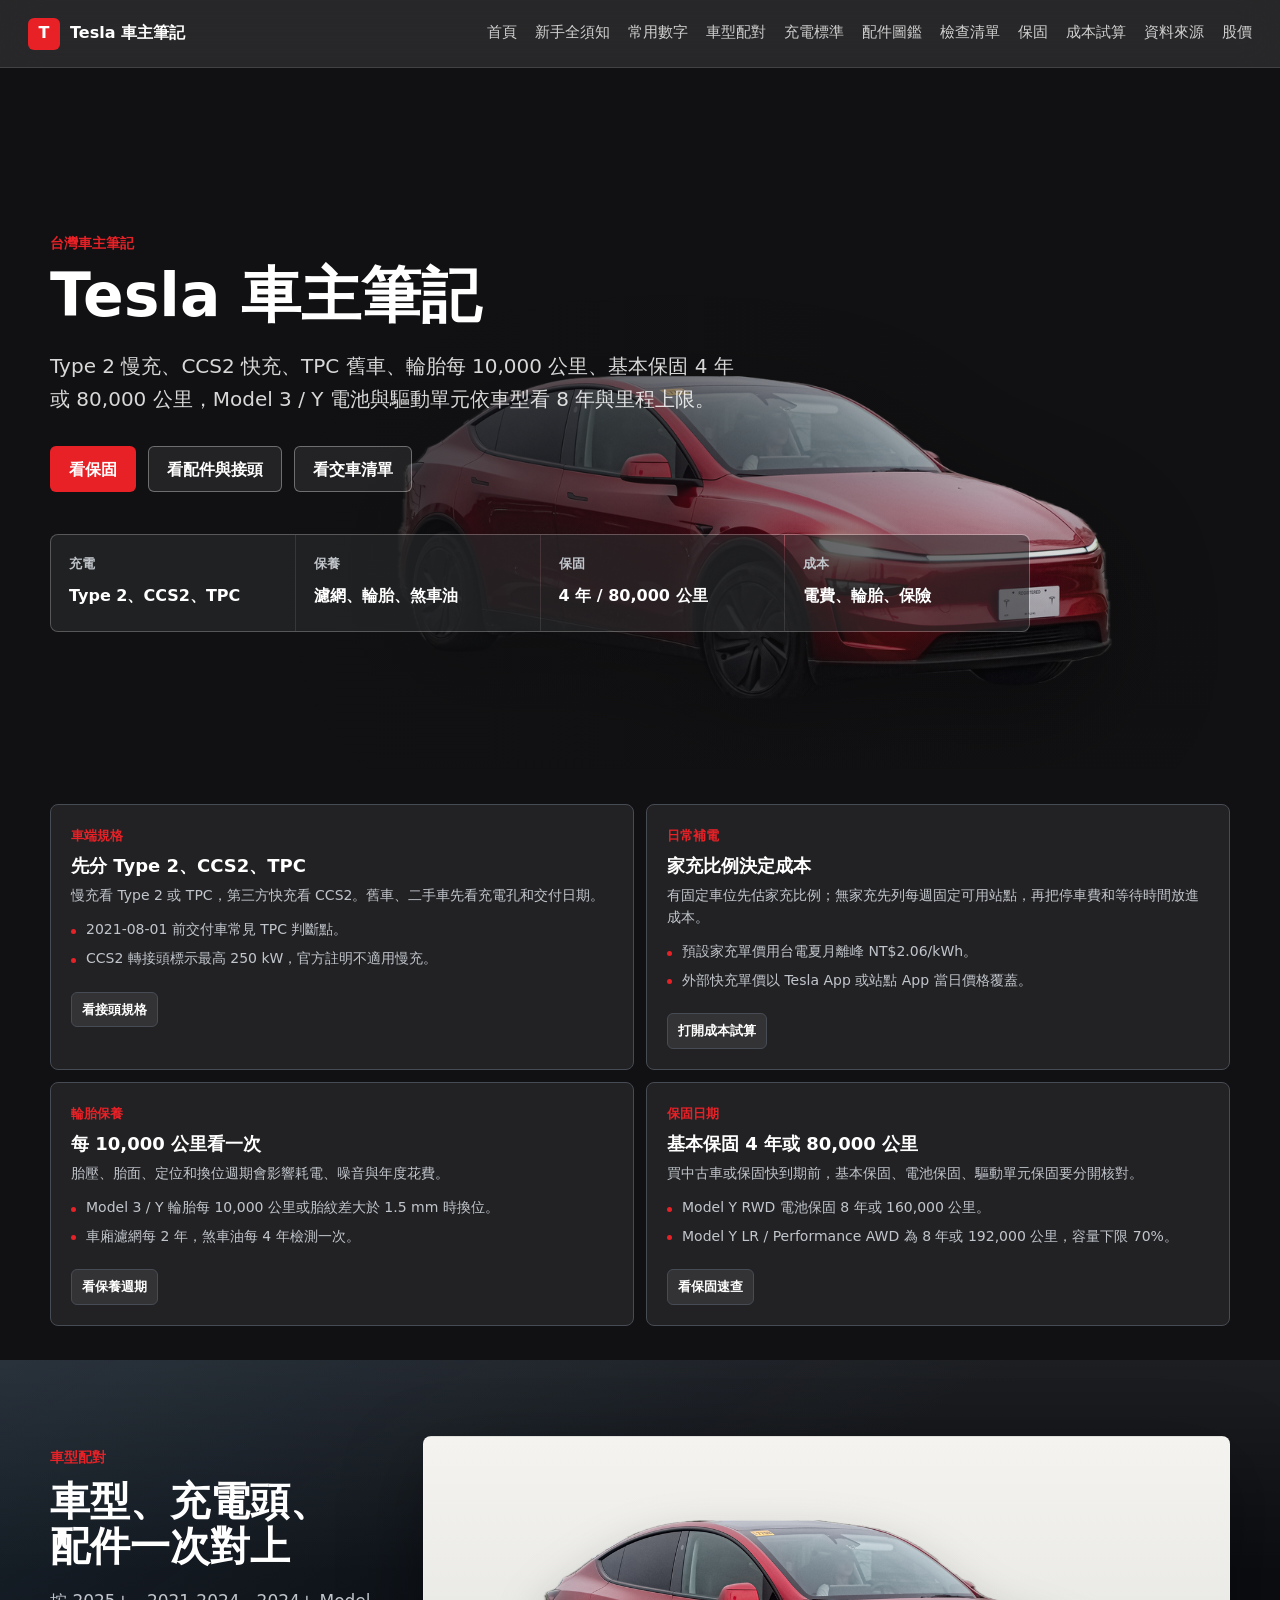
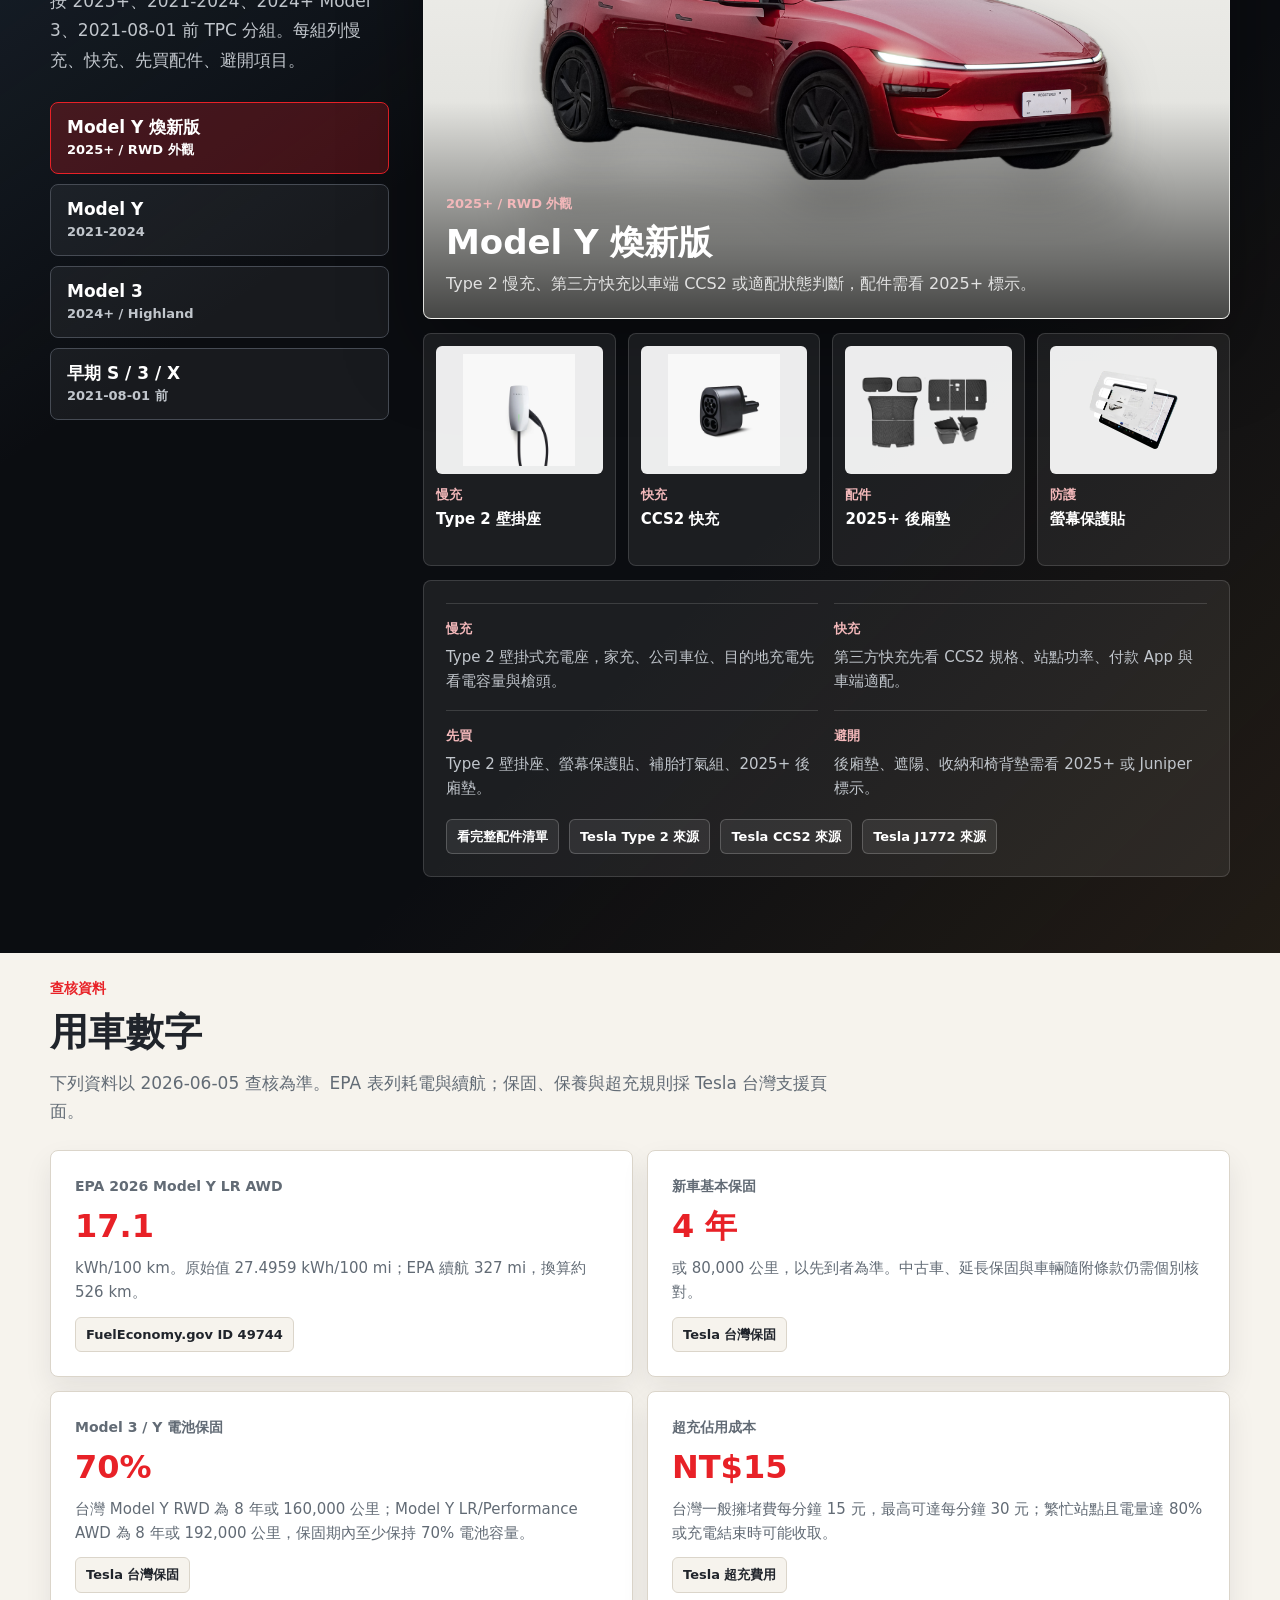
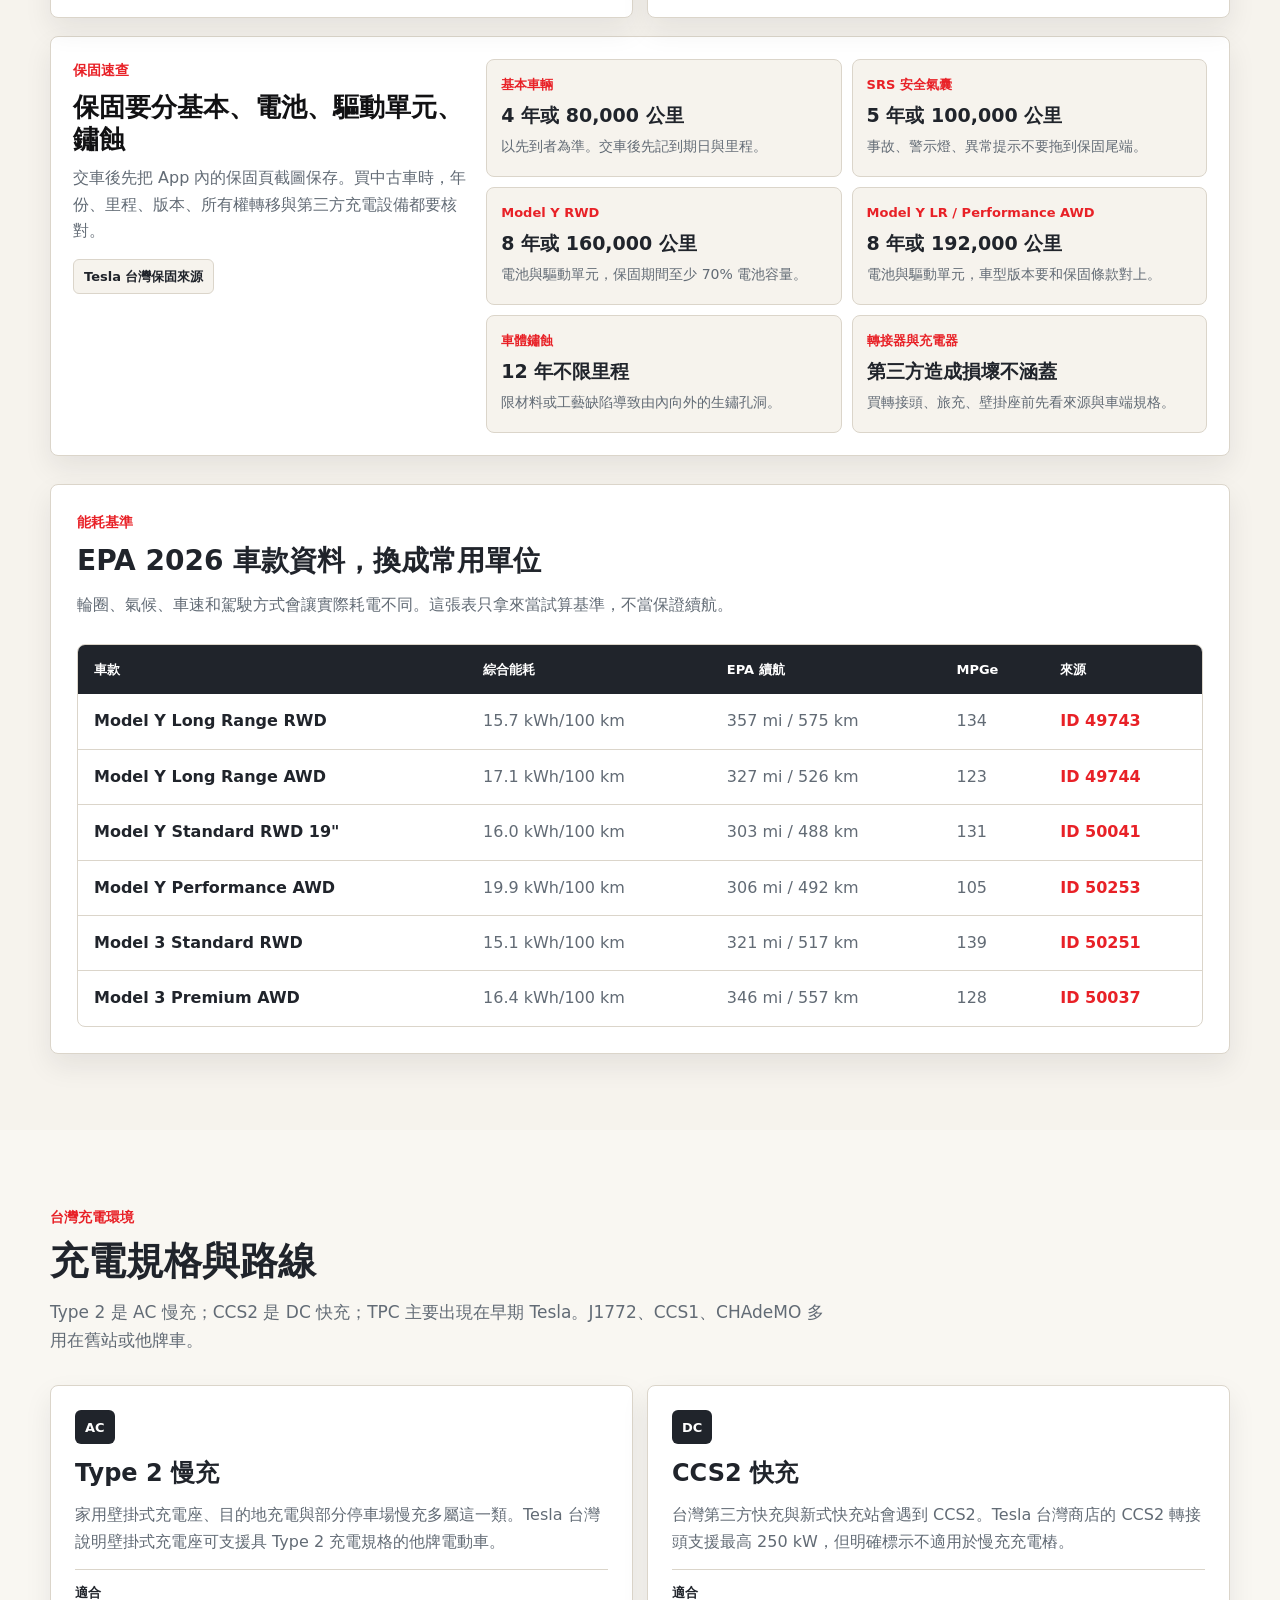
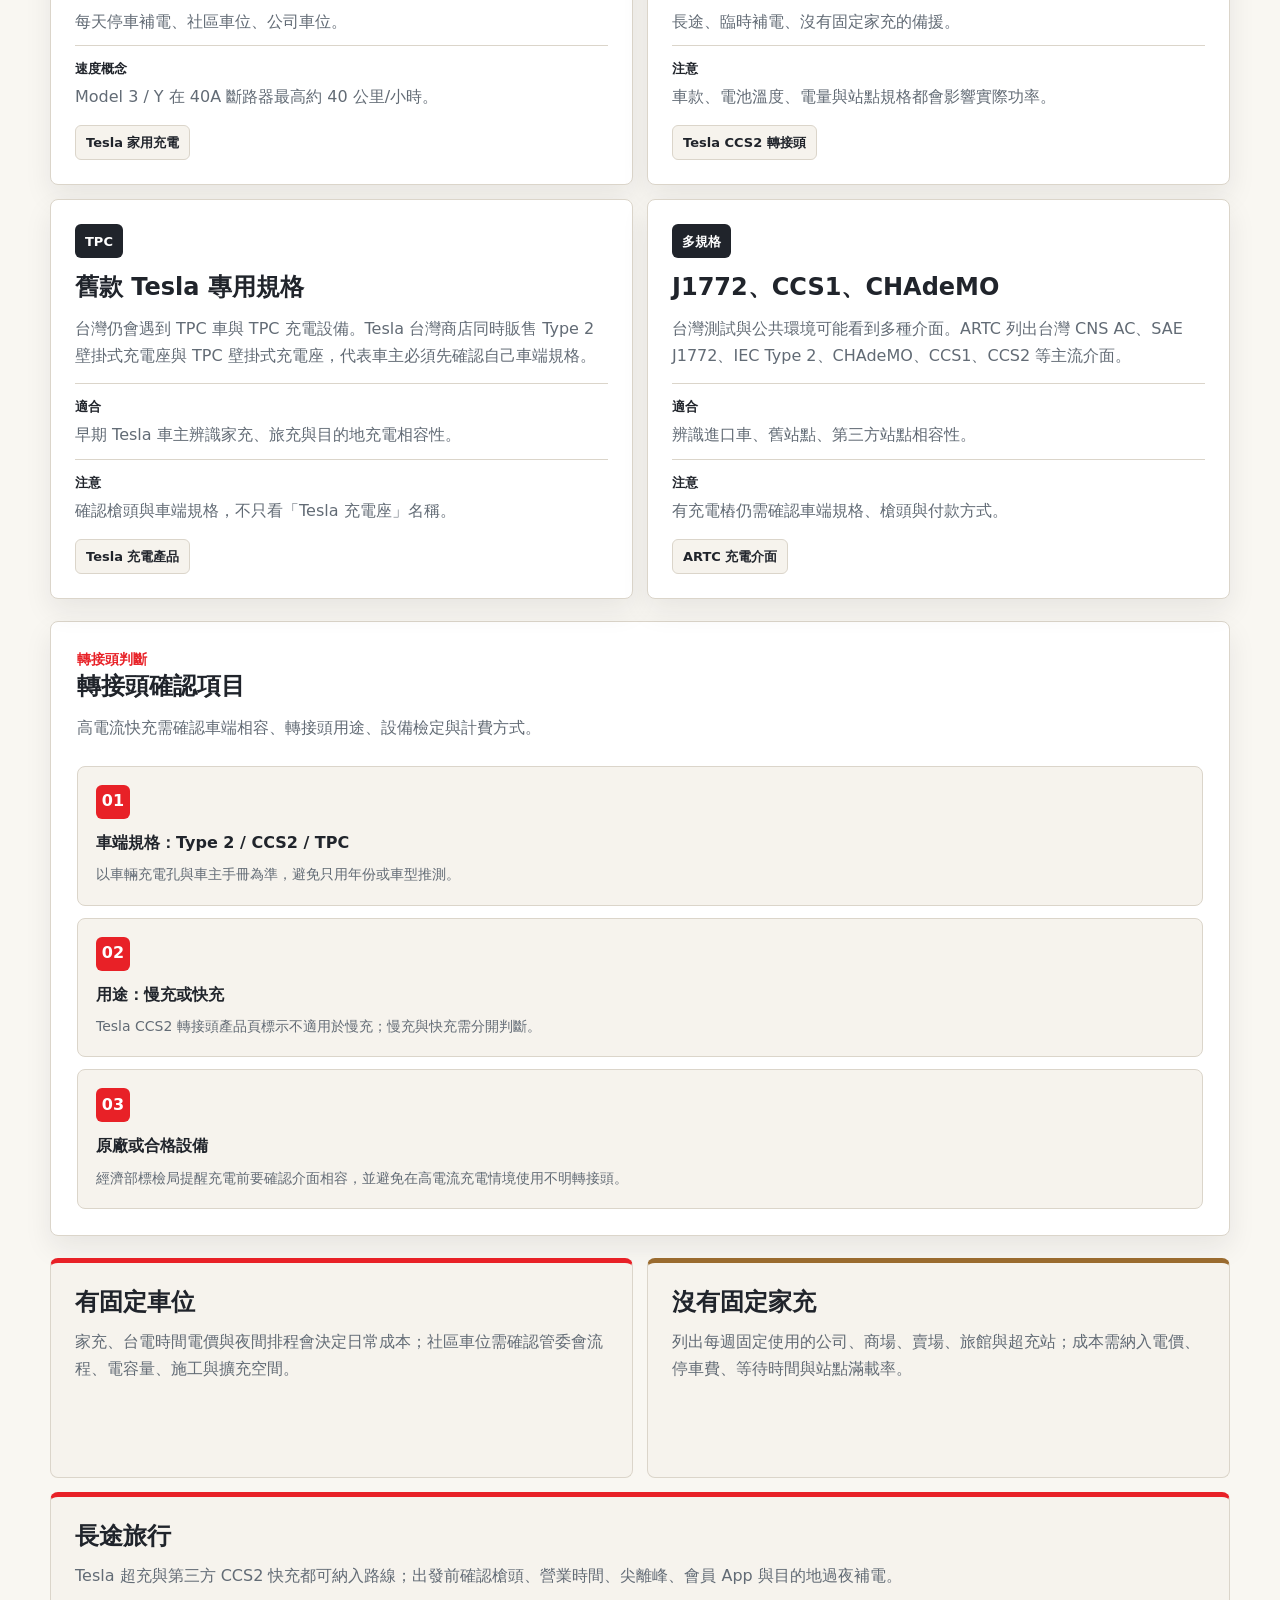
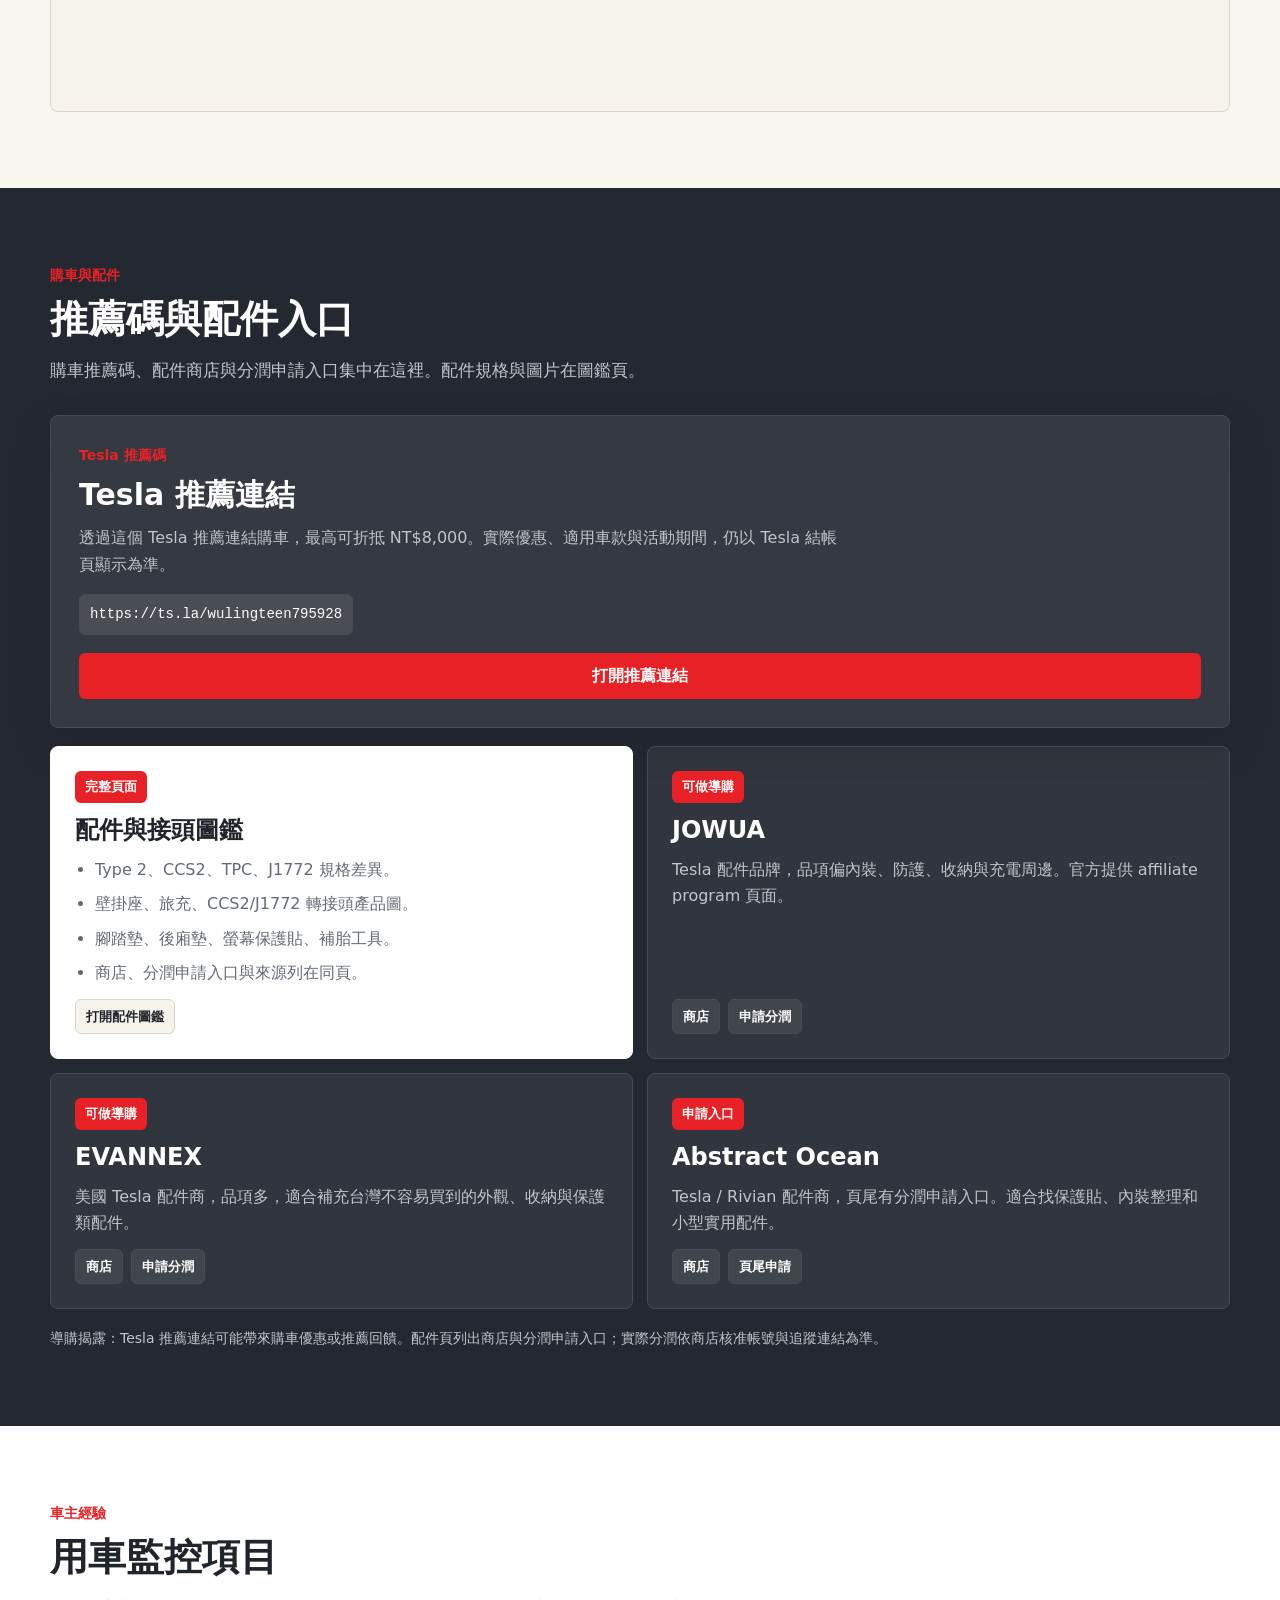
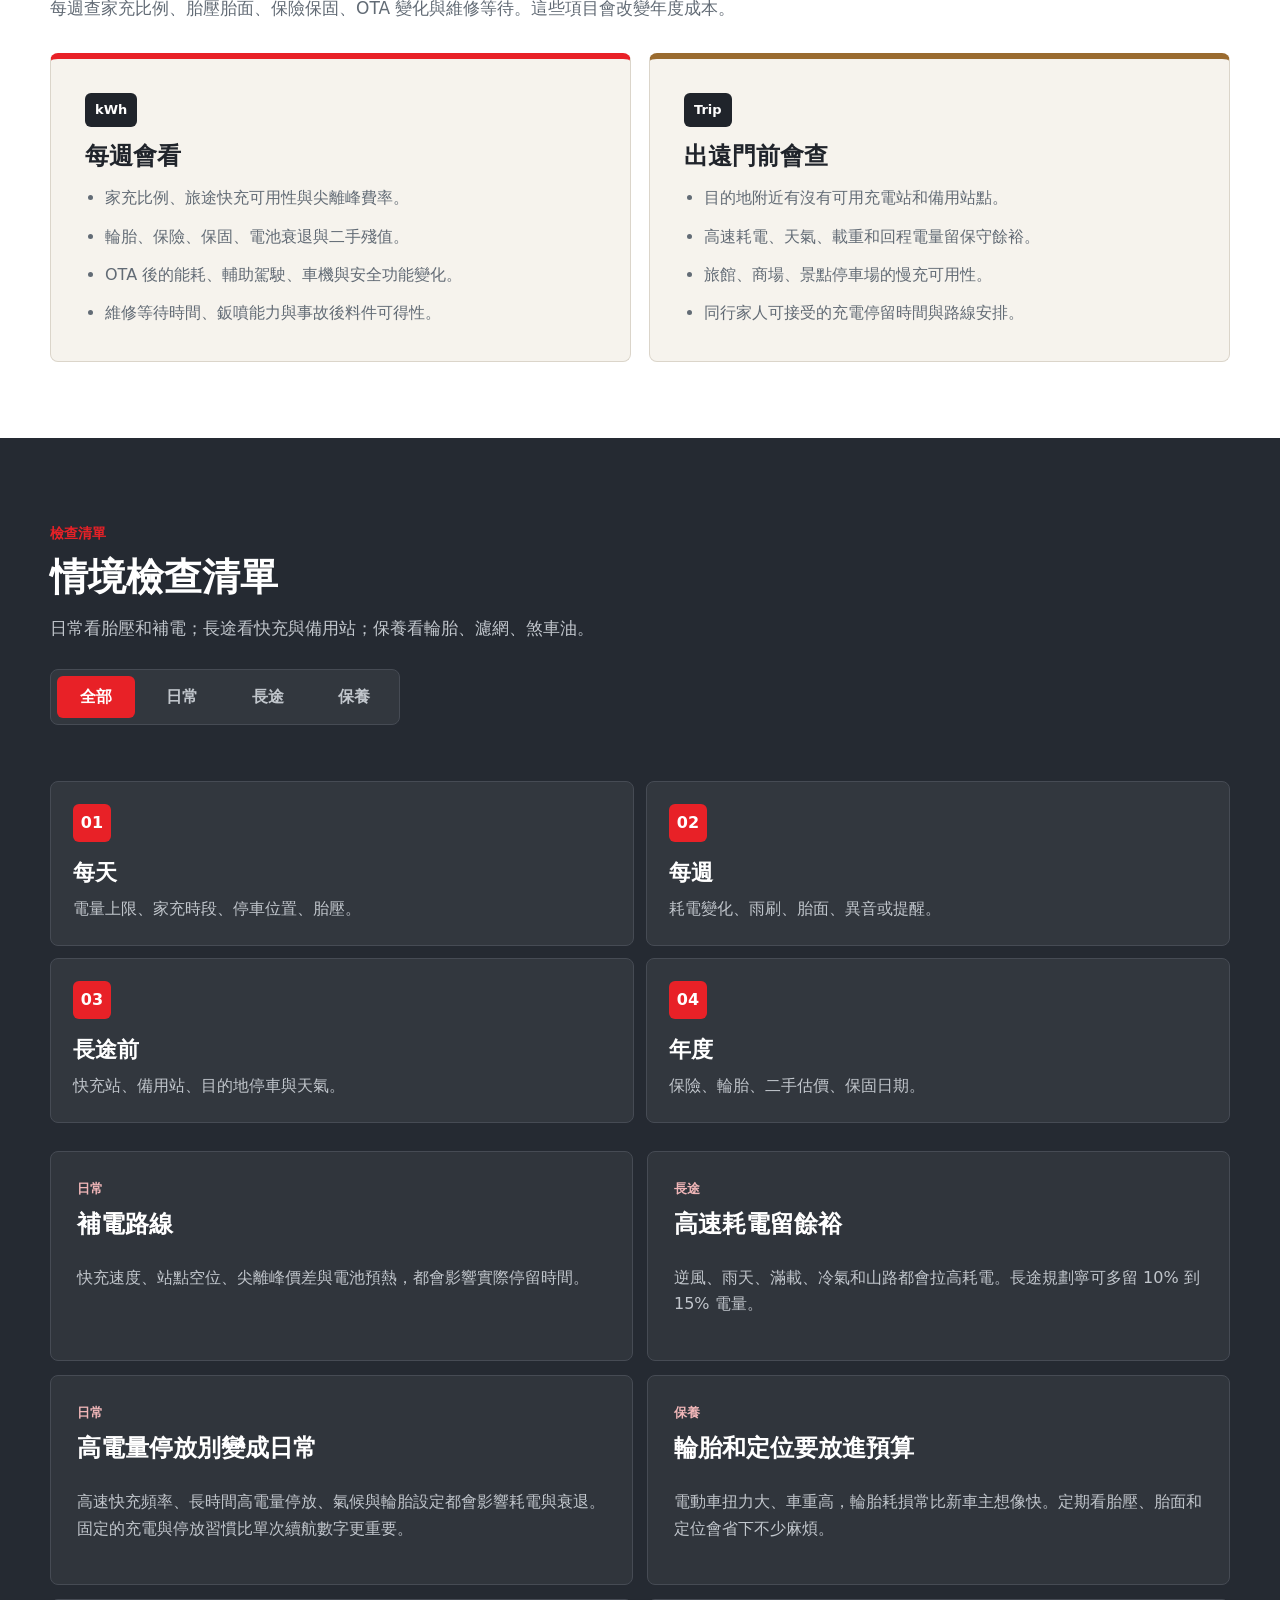
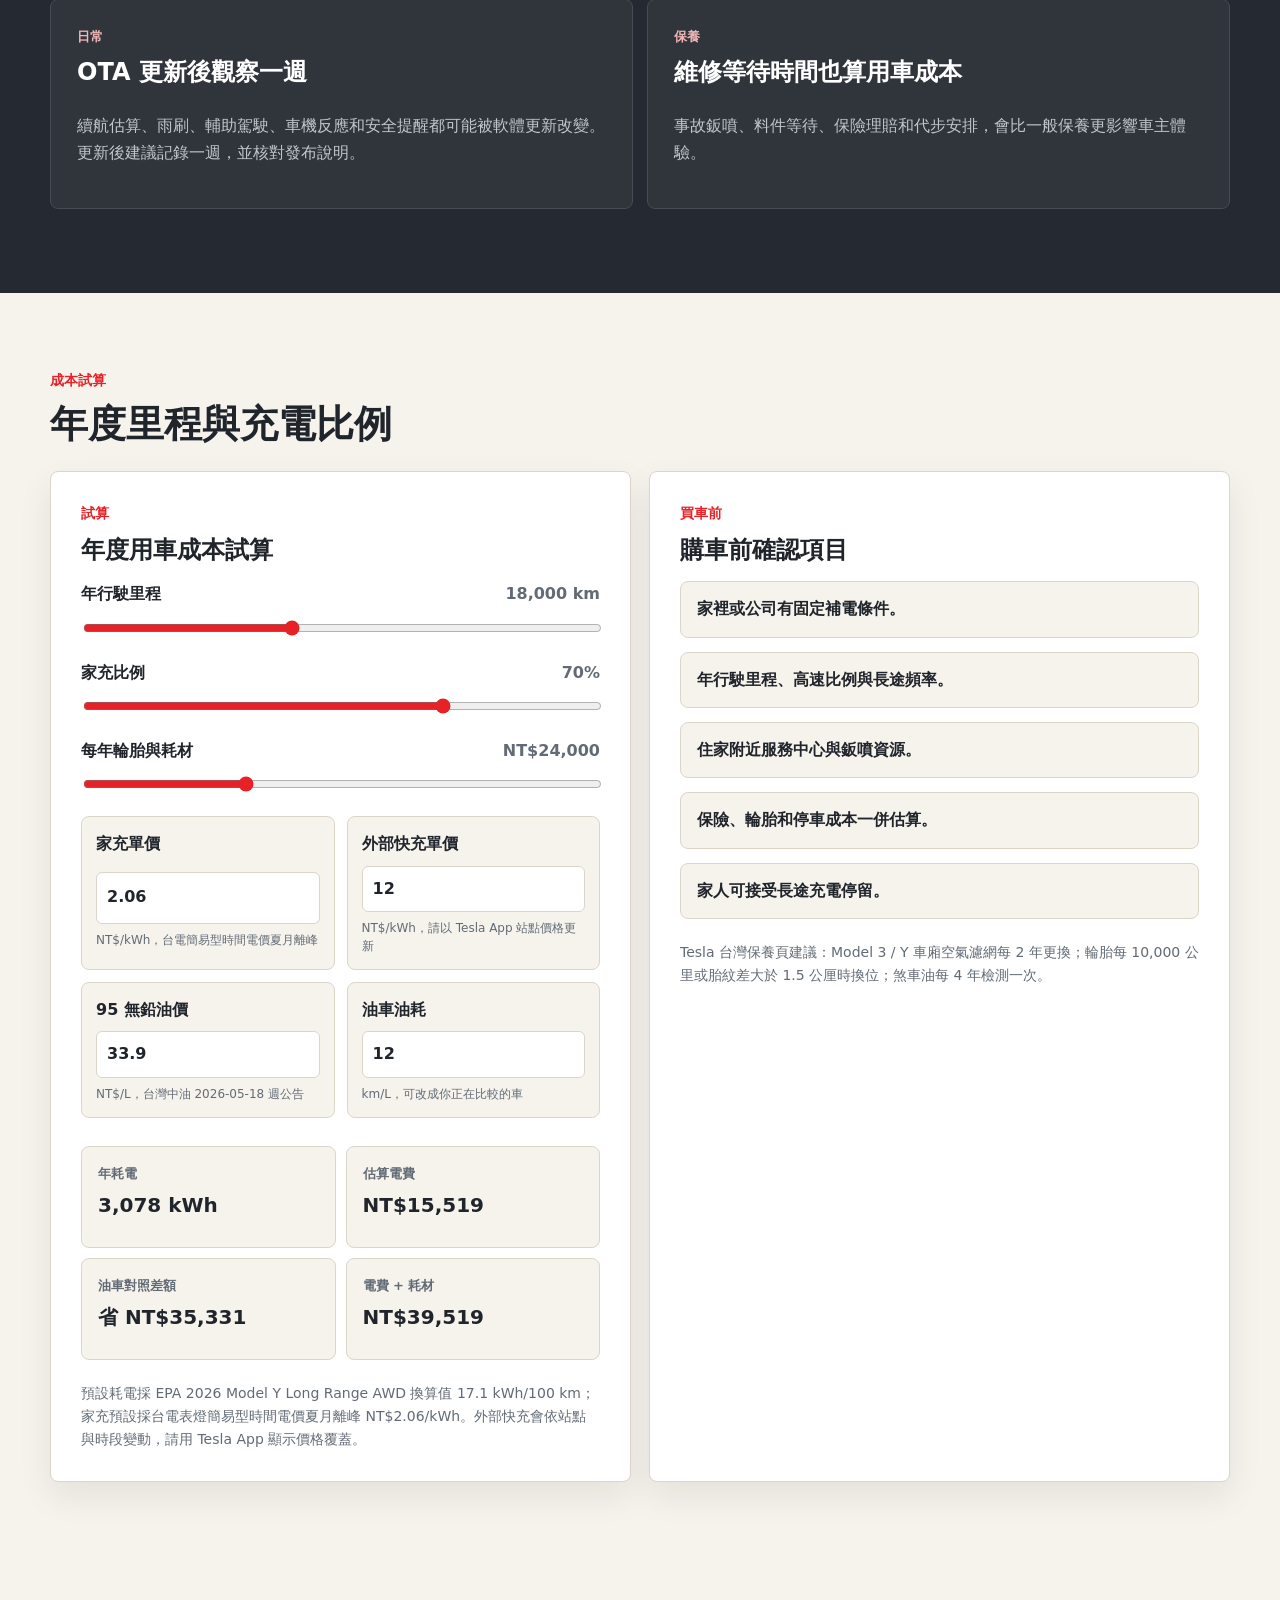
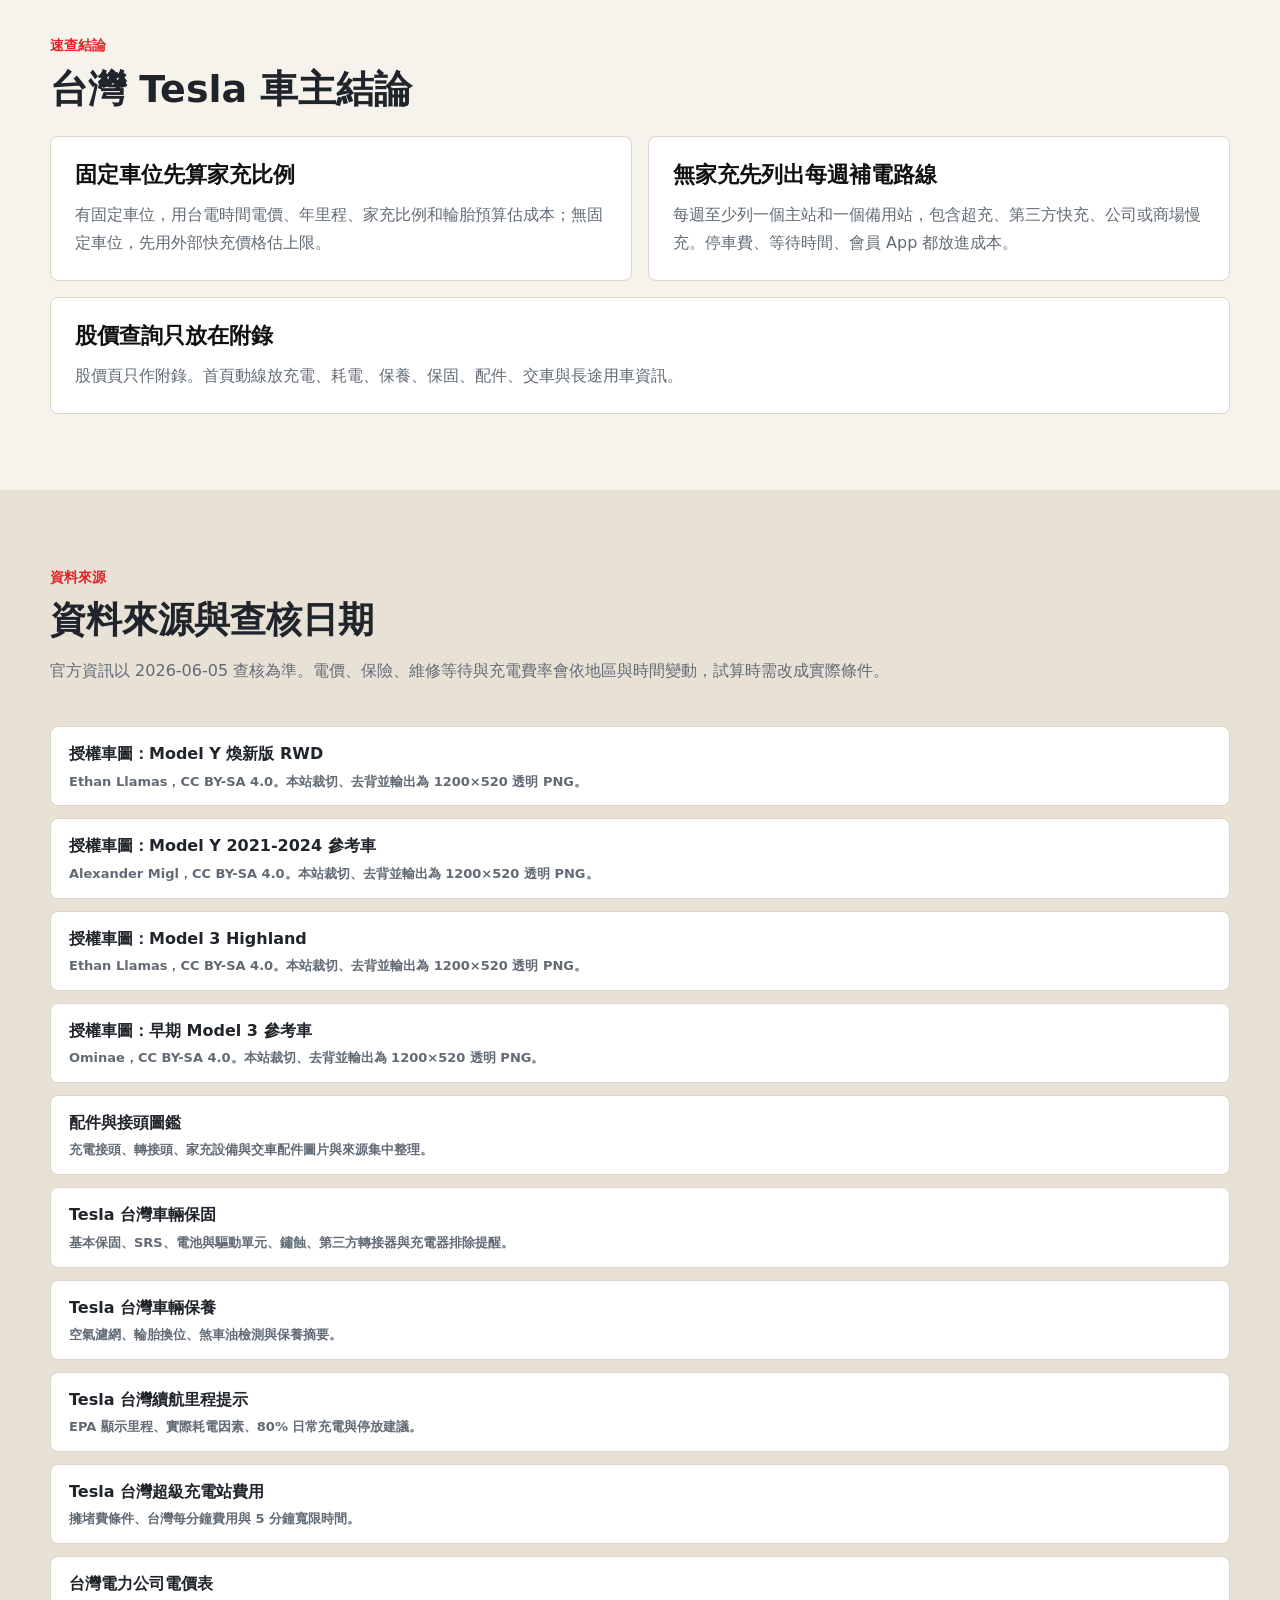
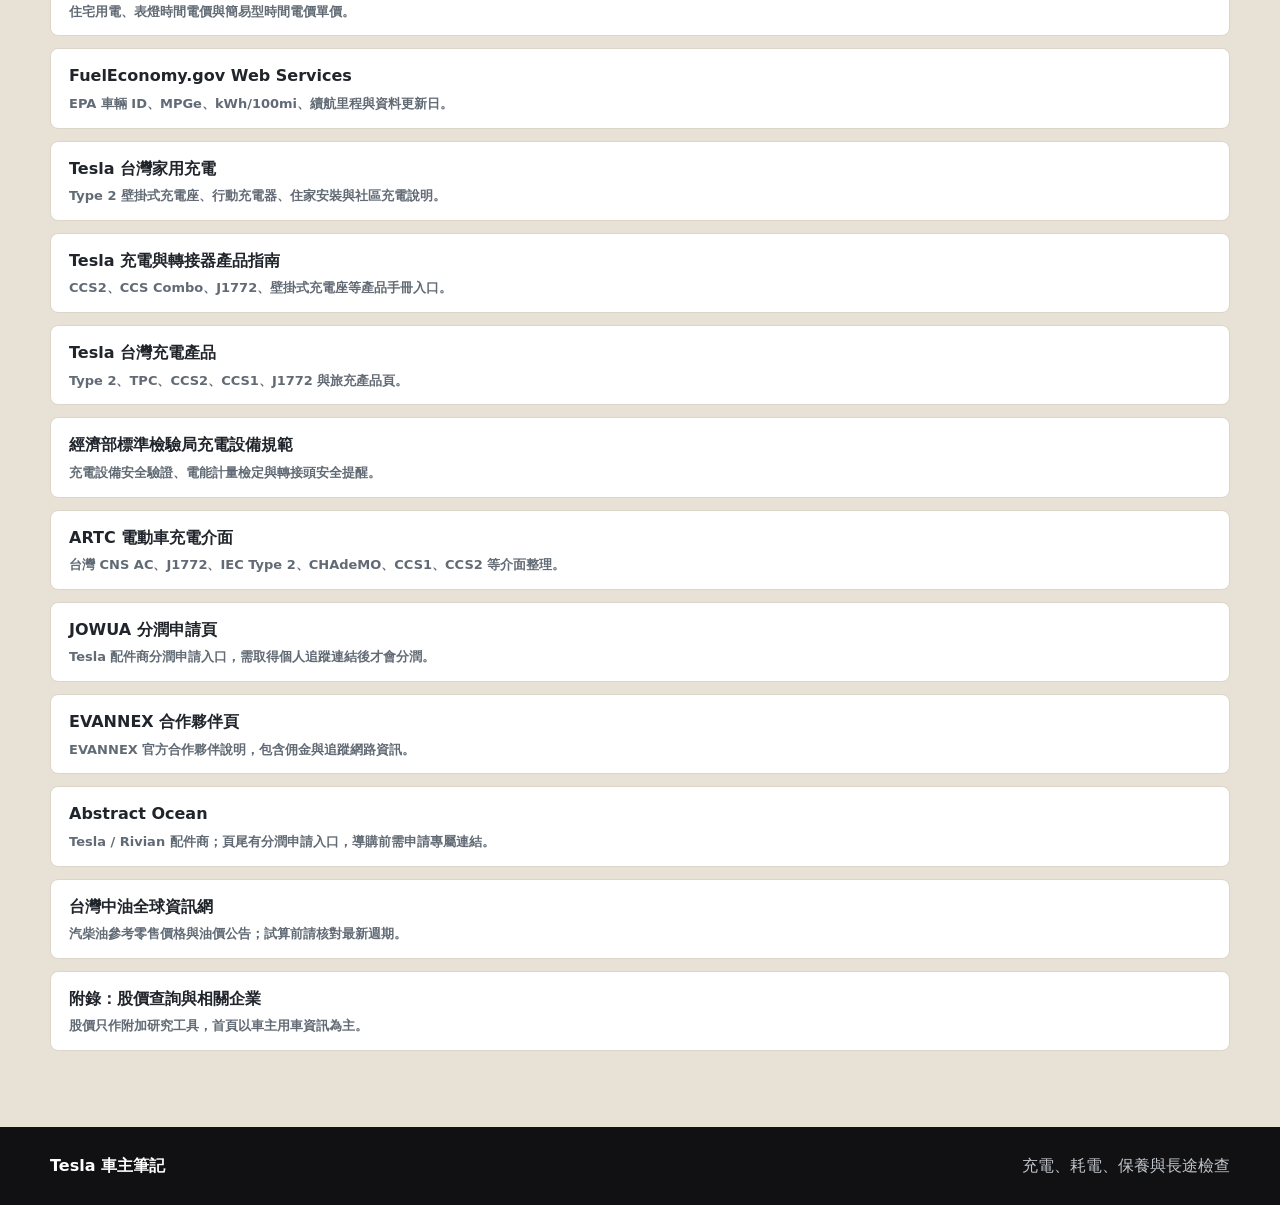
==== commit 5de351e0: "Use licensed Tesla vehicle cutouts" ====
--- a/index.html
+++ b/index.html
@@ -12,7 +12,7 @@
     <meta name="theme-color" content="#111113">
     <title>Tesla 車主筆記 | 台灣充電、耗電與保養</title>
     <link rel="canonical" href="https://wulingteen.github.io/TeslaInfo/">
-    <link rel="preload" as="image" href="assets/vehicles/model-y-rwd.png" type="image/png">
+    <link rel="preload" as="image" href="assets/vehicles/model-y-rwd.png?v=20260605-license" type="image/png">
     <meta property="og:locale" content="zh_TW">
     <meta property="og:type" content="website">
     <meta property="og:site_name" content="Tesla 車主筆記">
@@ -110,7 +110,7 @@
         ]
       }
     </script>
-    <link rel="stylesheet" href="styles.css?v=20260605-ux-unify">
+    <link rel="stylesheet" href="styles.css?v=20260605-license">
   </head>
   <body>
     <header class="site-header" aria-label="主要導覽">
@@ -137,10 +137,10 @@
       <section class="hero" aria-label="Tesla 車主筆記主視覺">
         <img
           class="hero-media hero-vehicle-media"
-          src="assets/vehicles/model-y-rwd.png"
+          src="assets/vehicles/model-y-rwd.png?v=20260605-license"
           alt="Model Y 煥新版 RWD 完整車身去背圖"
-          width="1050"
-          height="390"
+          width="1200"
+          height="520"
           fetchpriority="high"
         >
         <div class="hero-shade" aria-hidden="true"></div>
@@ -256,10 +256,10 @@
             <div class="model-hero-frame" data-fit="vehicle">
               <img
                 id="modelHeroImage"
-                src="assets/vehicles/model-y-rwd.png"
+                src="assets/vehicles/model-y-rwd.png?v=20260605-license"
                 alt="Model Y 煥新版 RWD 完整車身去背圖"
-                width="1050"
-                height="390"
+                width="1200"
+                height="520"
                 data-fit="vehicle"
                 decoding="async"
               >
@@ -920,9 +920,27 @@
           </div>
           <ul class="source-list">
             <li>
-              <a href="https://www.tesla.com/modely">
-                <span>Tesla 官網車型圖：Model Y Premium RWD 與 Model 3</span>
-                <small>首頁與車型配對使用 Tesla 官網規格圖裁成完整車身，並搭配 Tesla 官方 compositor 透明車身圖。</small>
+              <a href="https://commons.wikimedia.org/wiki/File:Tesla_Model_Y_Juniper_First_Edition_RWD_Ultra_Red_01.jpg">
+                <span>授權車圖：Model Y 煥新版 RWD</span>
+                <small>Ethan Llamas，CC BY-SA 4.0。本站裁切、去背並輸出為 1200×520 透明 PNG。</small>
+              </a>
+            </li>
+            <li>
+              <a href="https://commons.wikimedia.org/wiki/File:Tesla_Model_Y_Auto_Zuerich_2021_IMG_0391.jpg">
+                <span>授權車圖：Model Y 2021-2024 參考車</span>
+                <small>Alexander Migl，CC BY-SA 4.0。本站裁切、去背並輸出為 1200×520 透明 PNG。</small>
+              </a>
+            </li>
+            <li>
+              <a href="https://commons.wikimedia.org/wiki/File:Tesla_Model_3_Highland_Performance_AWD_Pearl_White_Multi-Coat.jpg">
+                <span>授權車圖：Model 3 Highland</span>
+                <small>Ethan Llamas，CC BY-SA 4.0。本站裁切、去背並輸出為 1200×520 透明 PNG。</small>
+              </a>
+            </li>
+            <li>
+              <a href="https://commons.wikimedia.org/wiki/File:Tesla_Model_3_Side.jpg">
+                <span>授權車圖：早期 Model 3 參考車</span>
+                <small>Ominae，CC BY-SA 4.0。本站裁切、去背並輸出為 1200×520 透明 PNG。</small>
               </a>
             </li>
             <li>
--- a/styles.css
+++ b/styles.css
@@ -153,6 +153,7 @@
 .hero-vehicle-media {
   inset: auto max(28px, 5vw) 44px auto;
   width: min(72vw, 1040px);
+  max-width: none;
   height: auto;
   max-height: 70svh;
   object-fit: contain;
@@ -3244,11 +3245,11 @@
   }
 
   .hero-vehicle-media {
-    inset: auto auto 16px 50%;
-    width: min(132vw, 680px);
+    inset: auto auto 72px 50%;
+    width: min(148vw, 680px);
     max-height: 44svh;
     object-position: center;
-    opacity: 0.48;
+    opacity: 0.58;
     transform: translateX(-50%);
   }
 
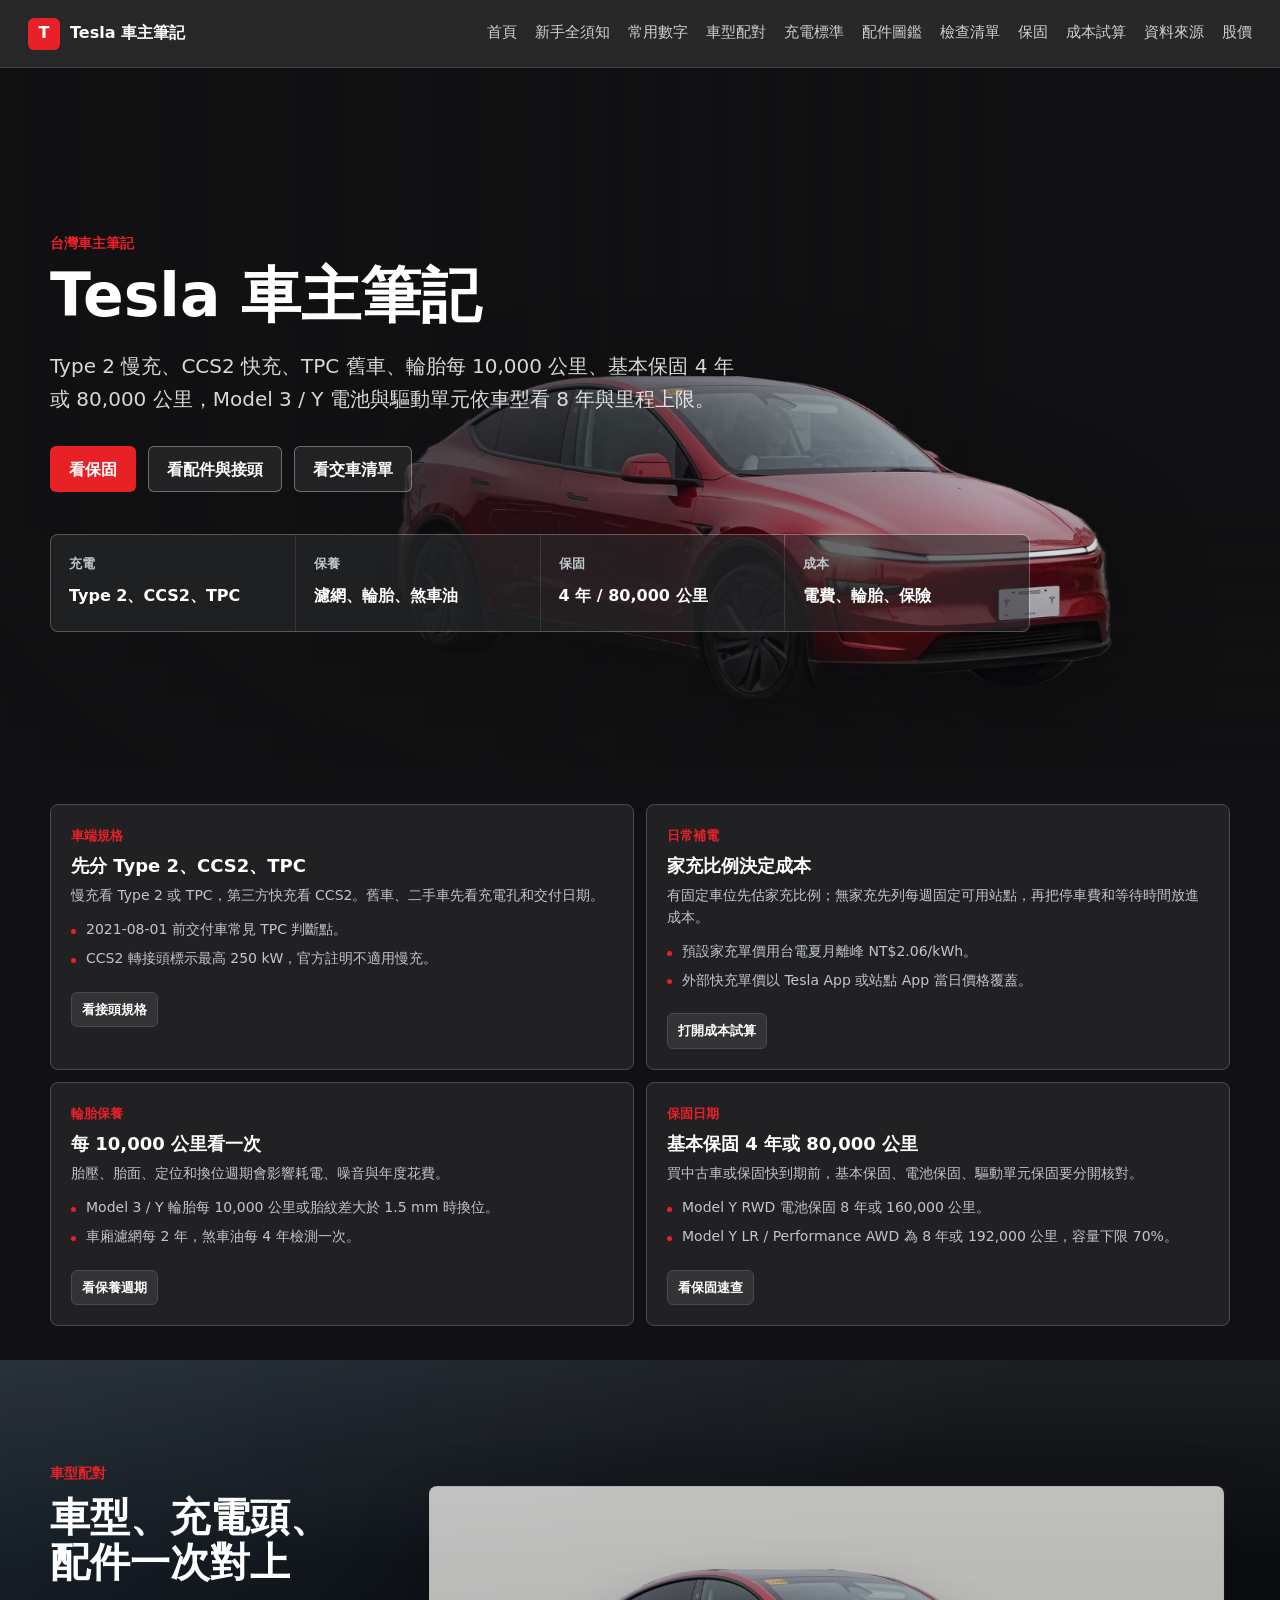
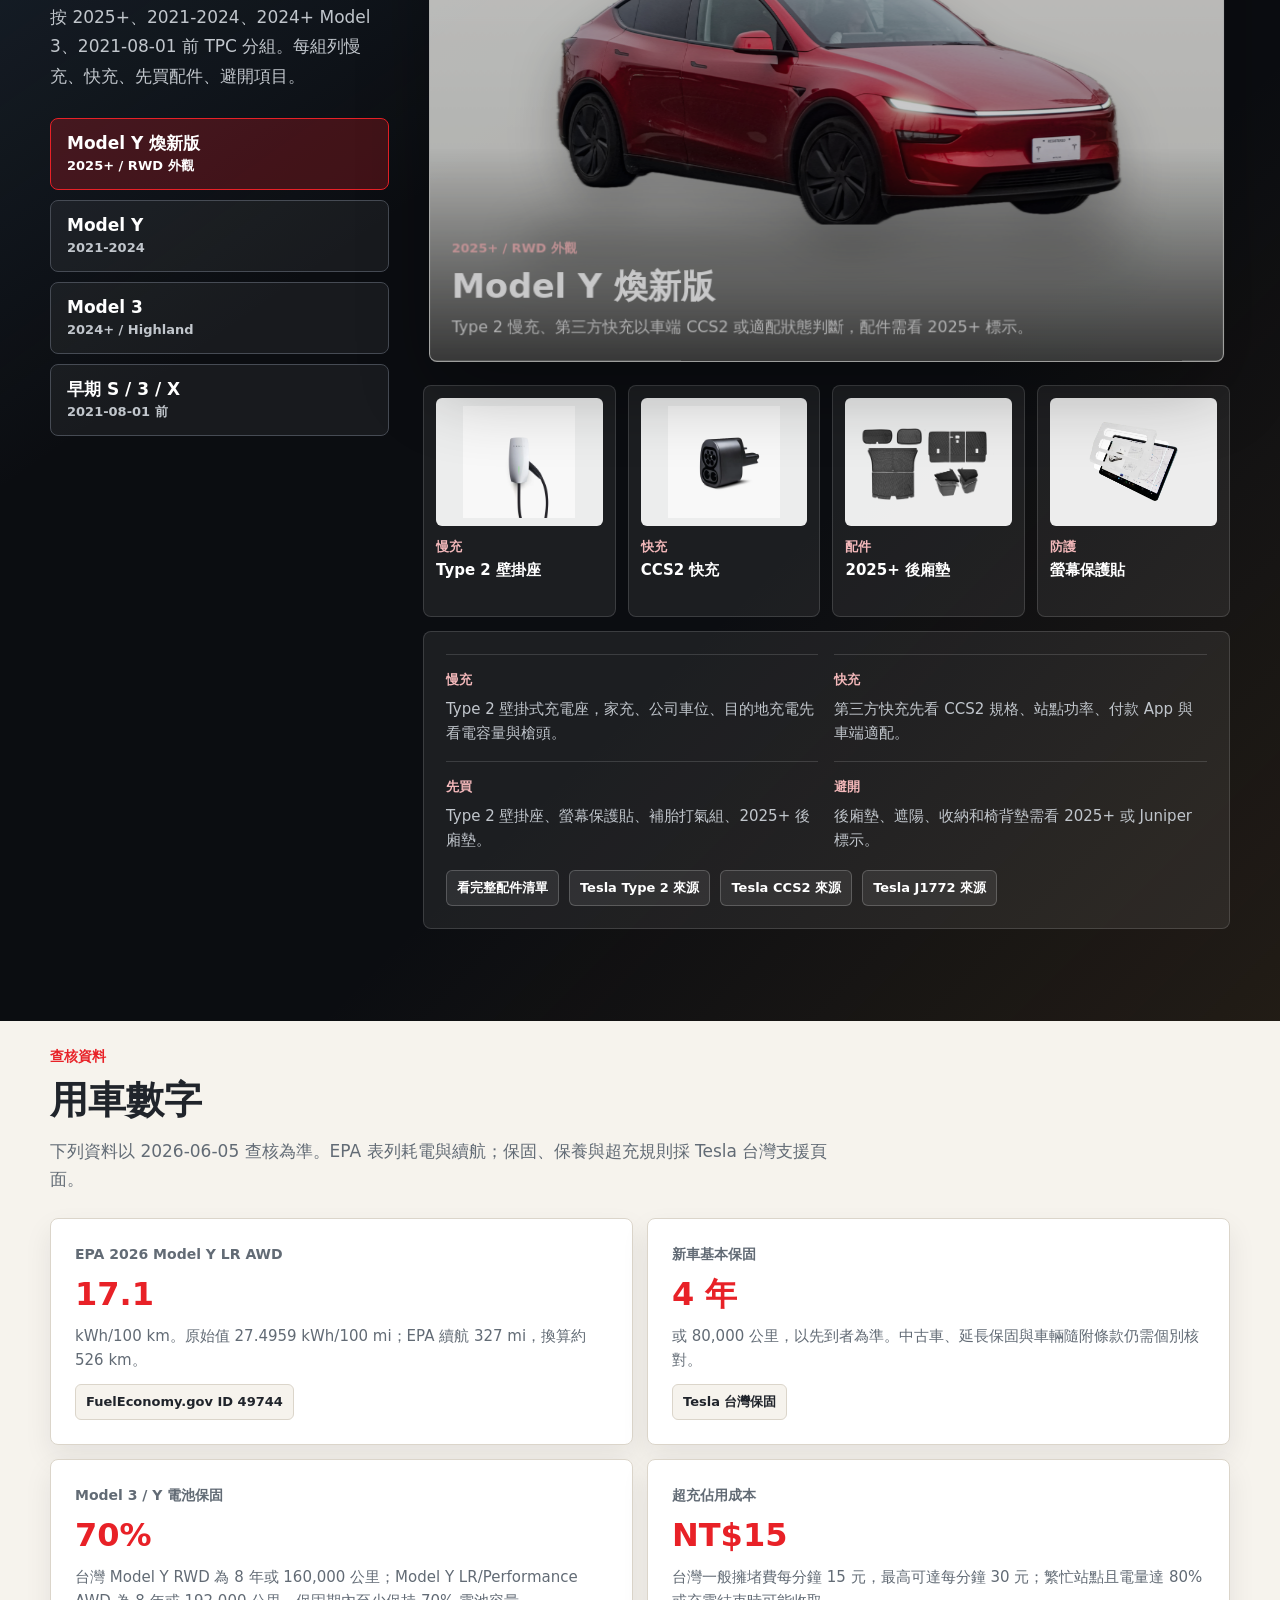
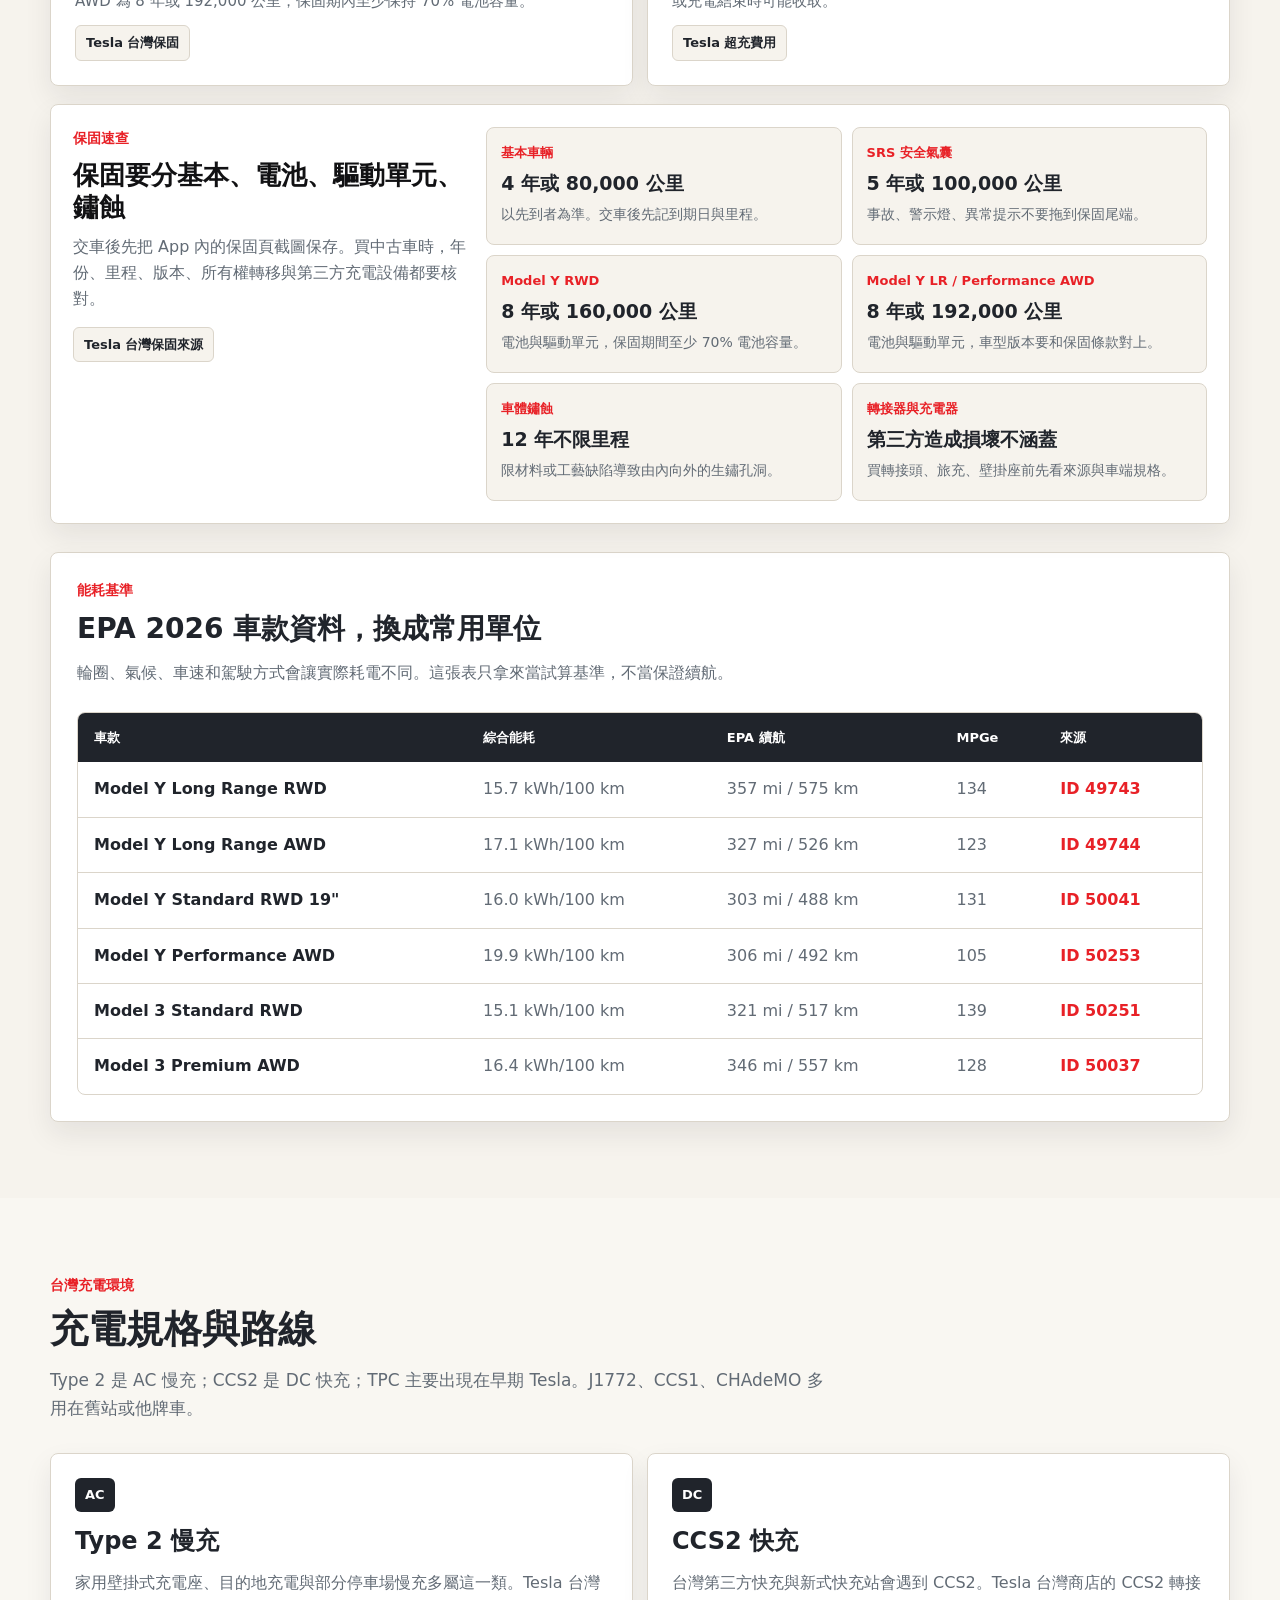
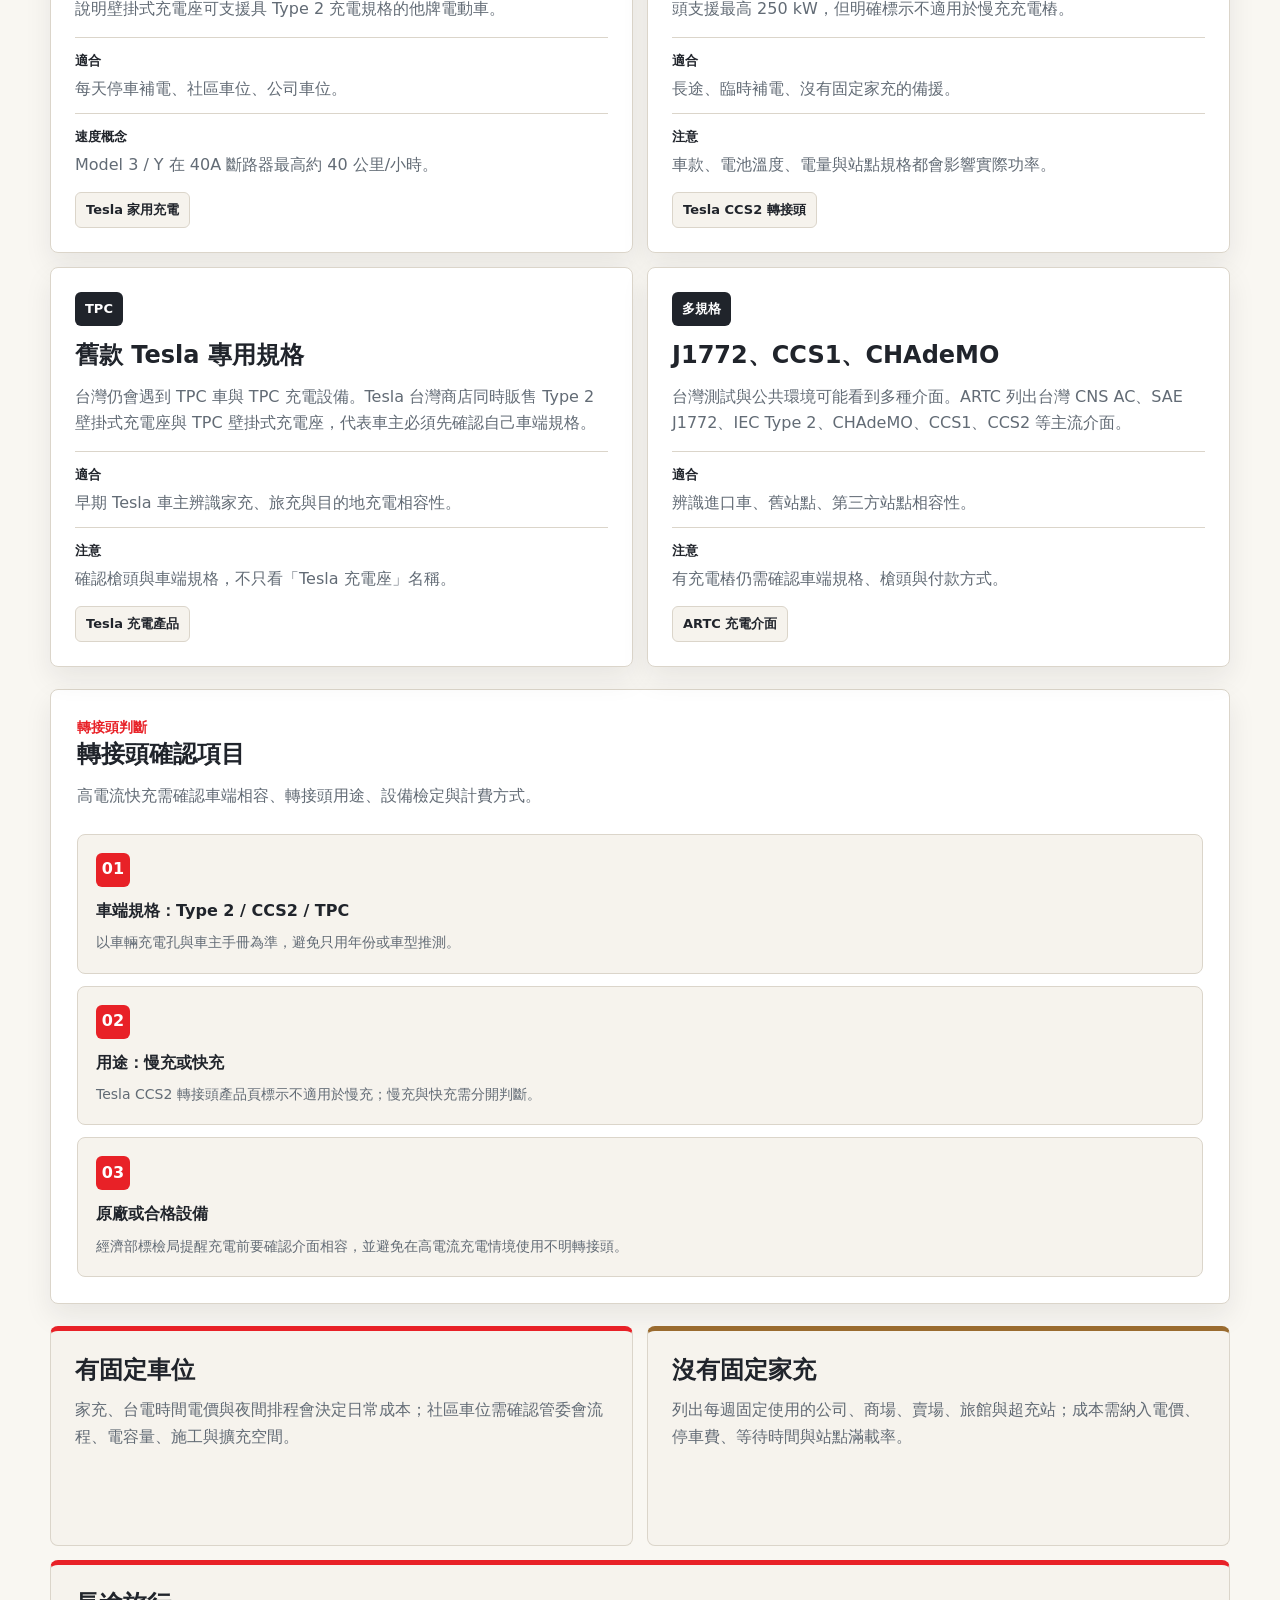
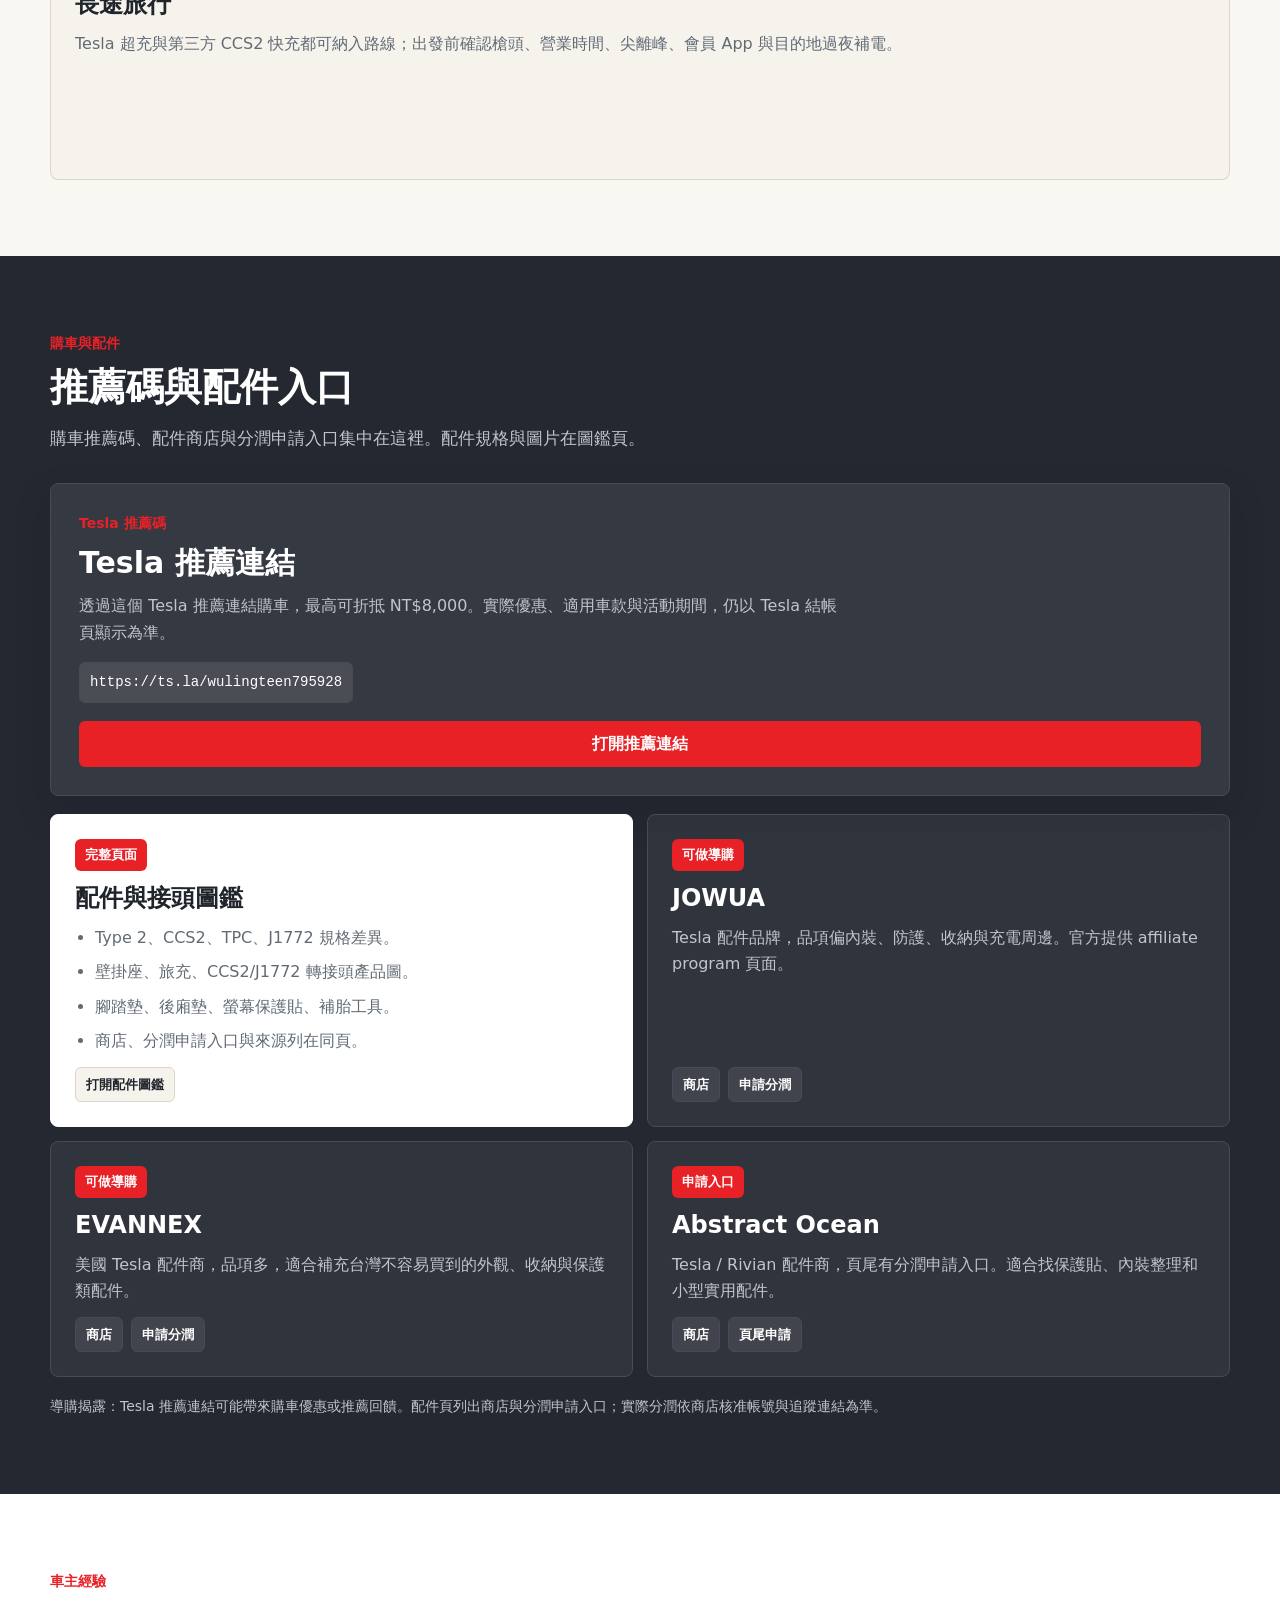
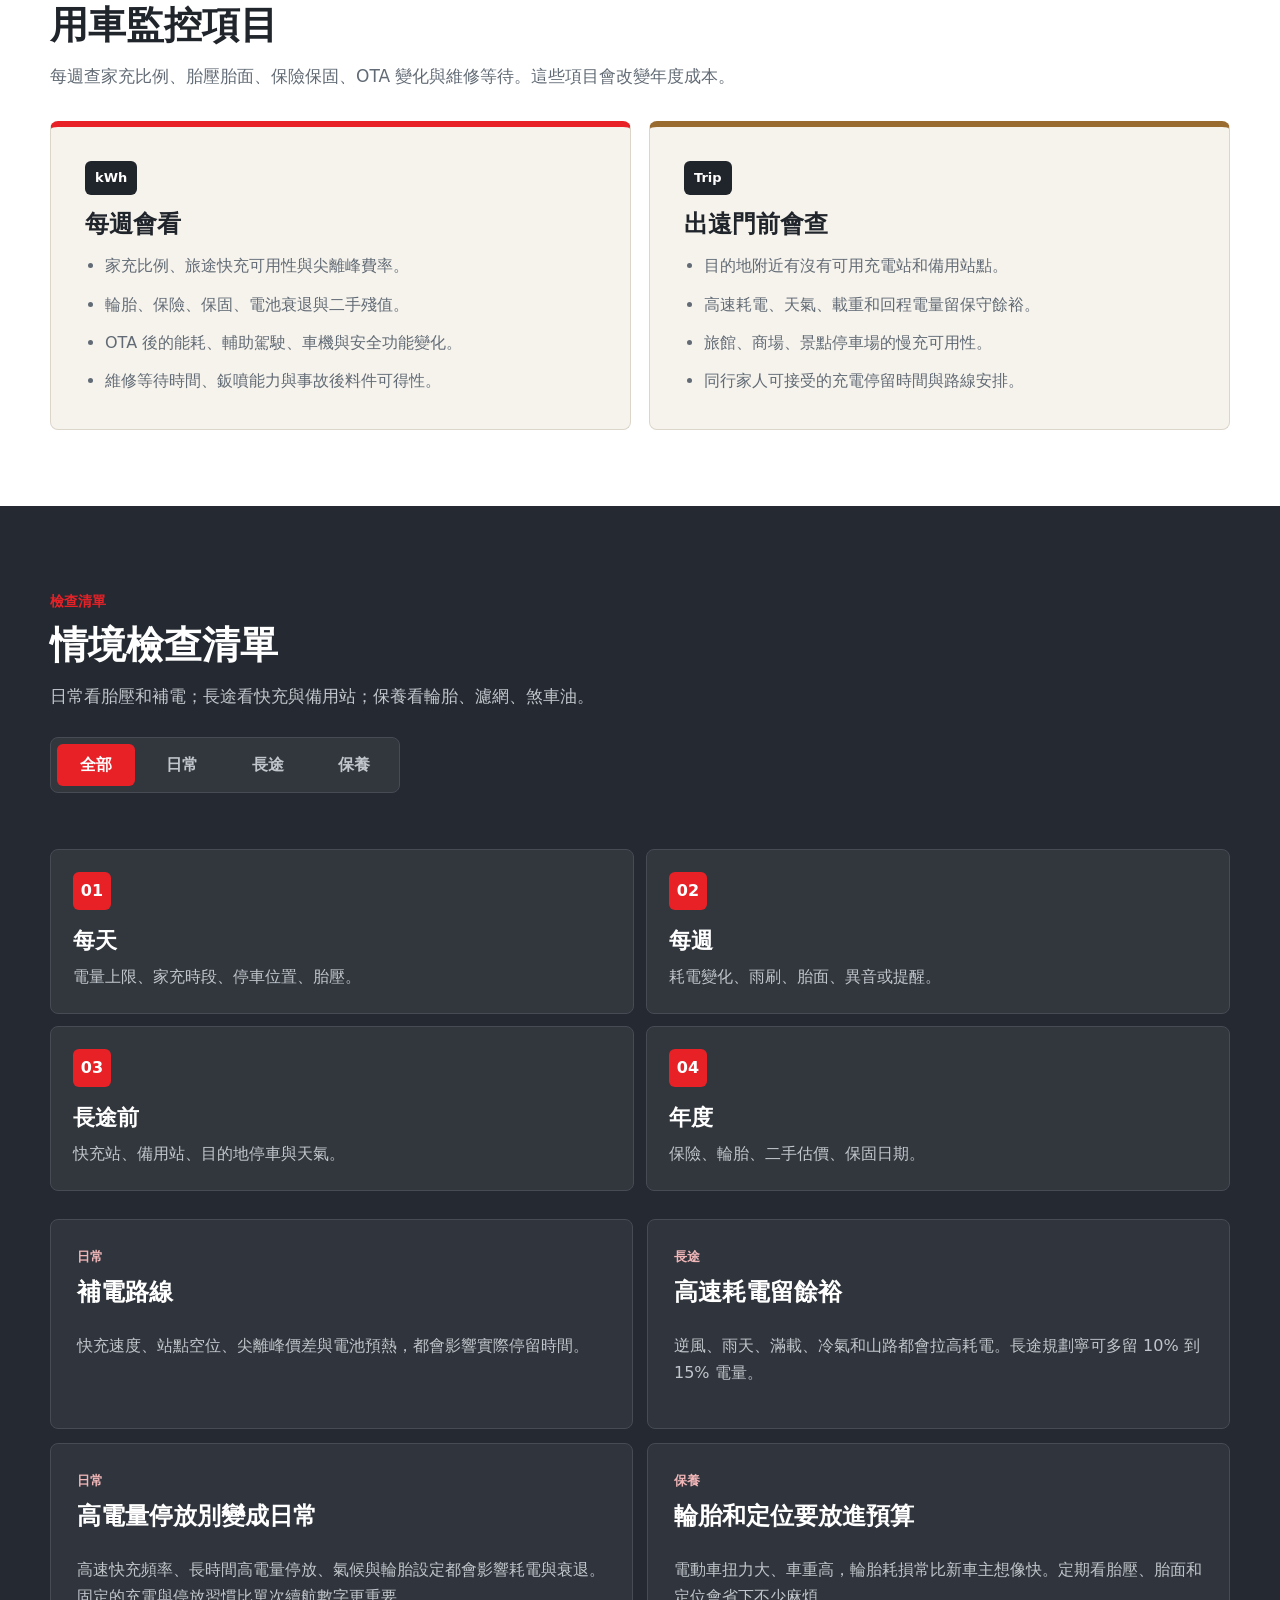
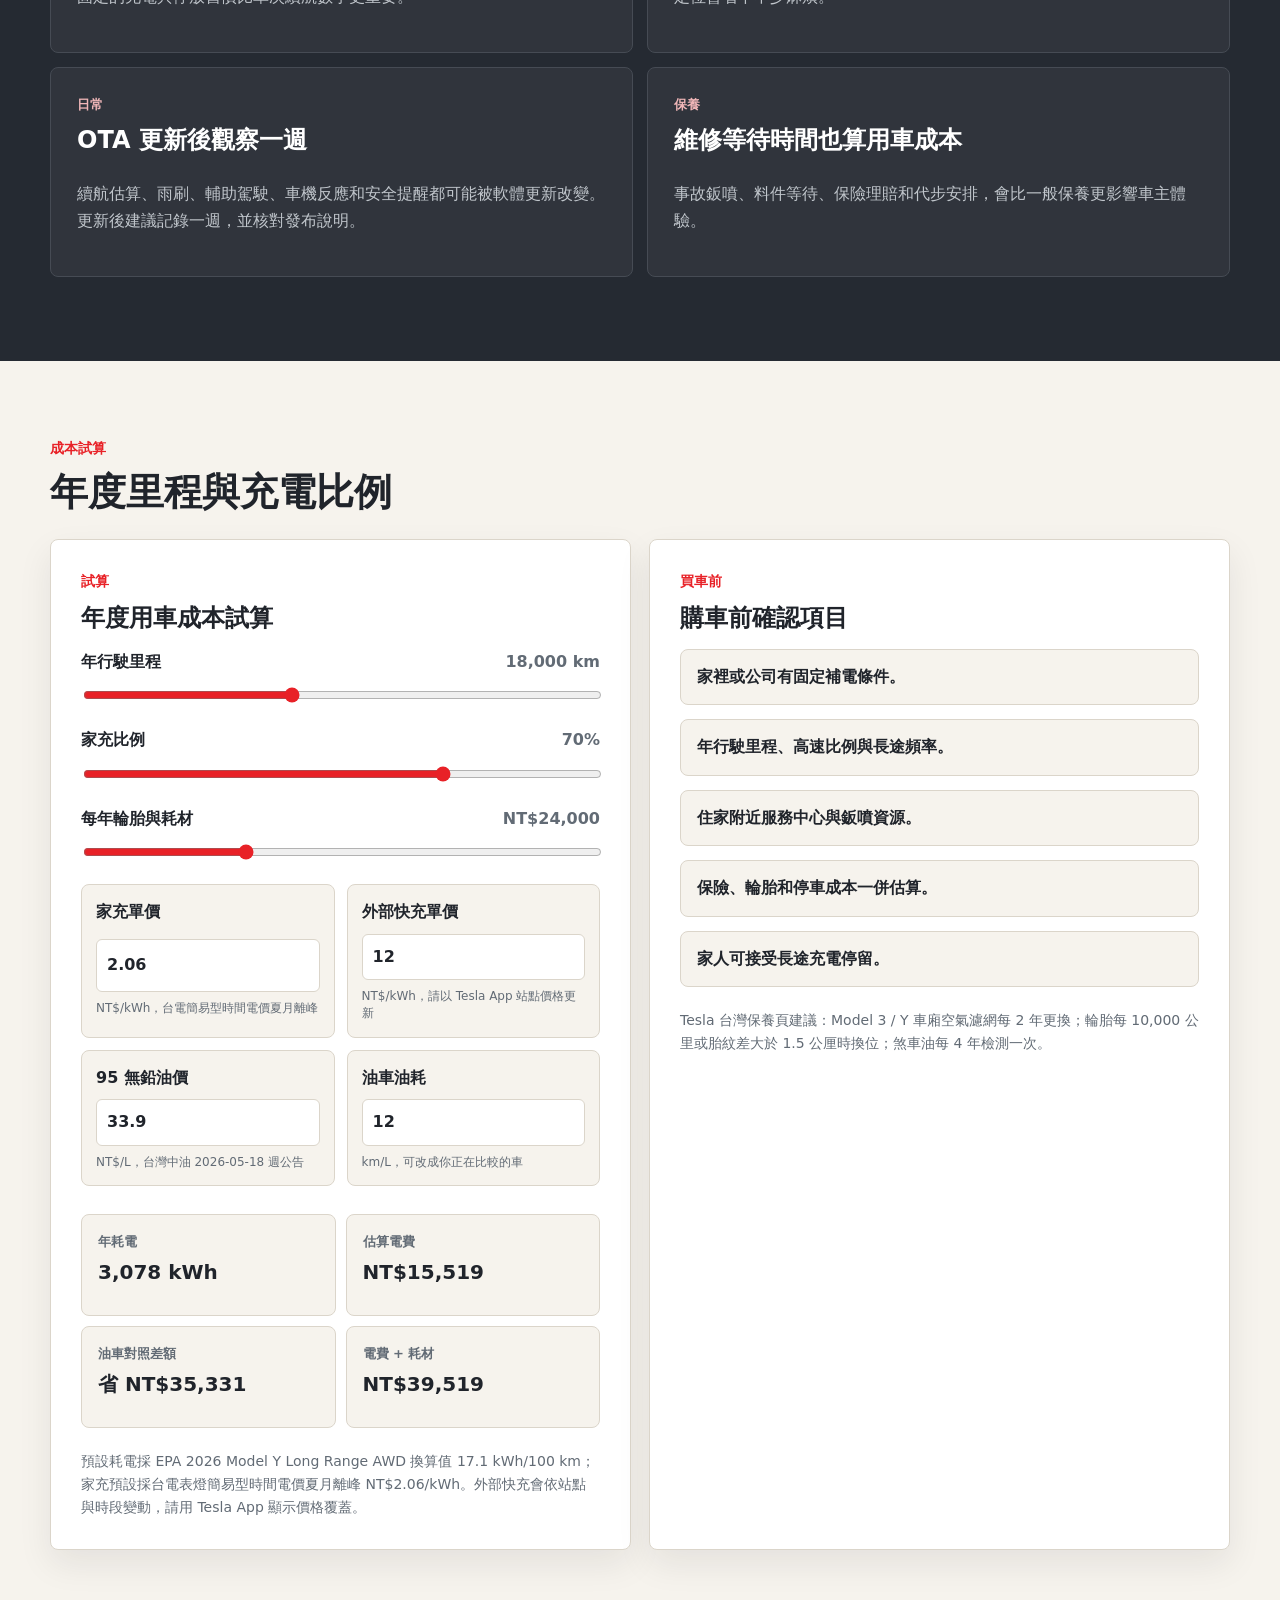
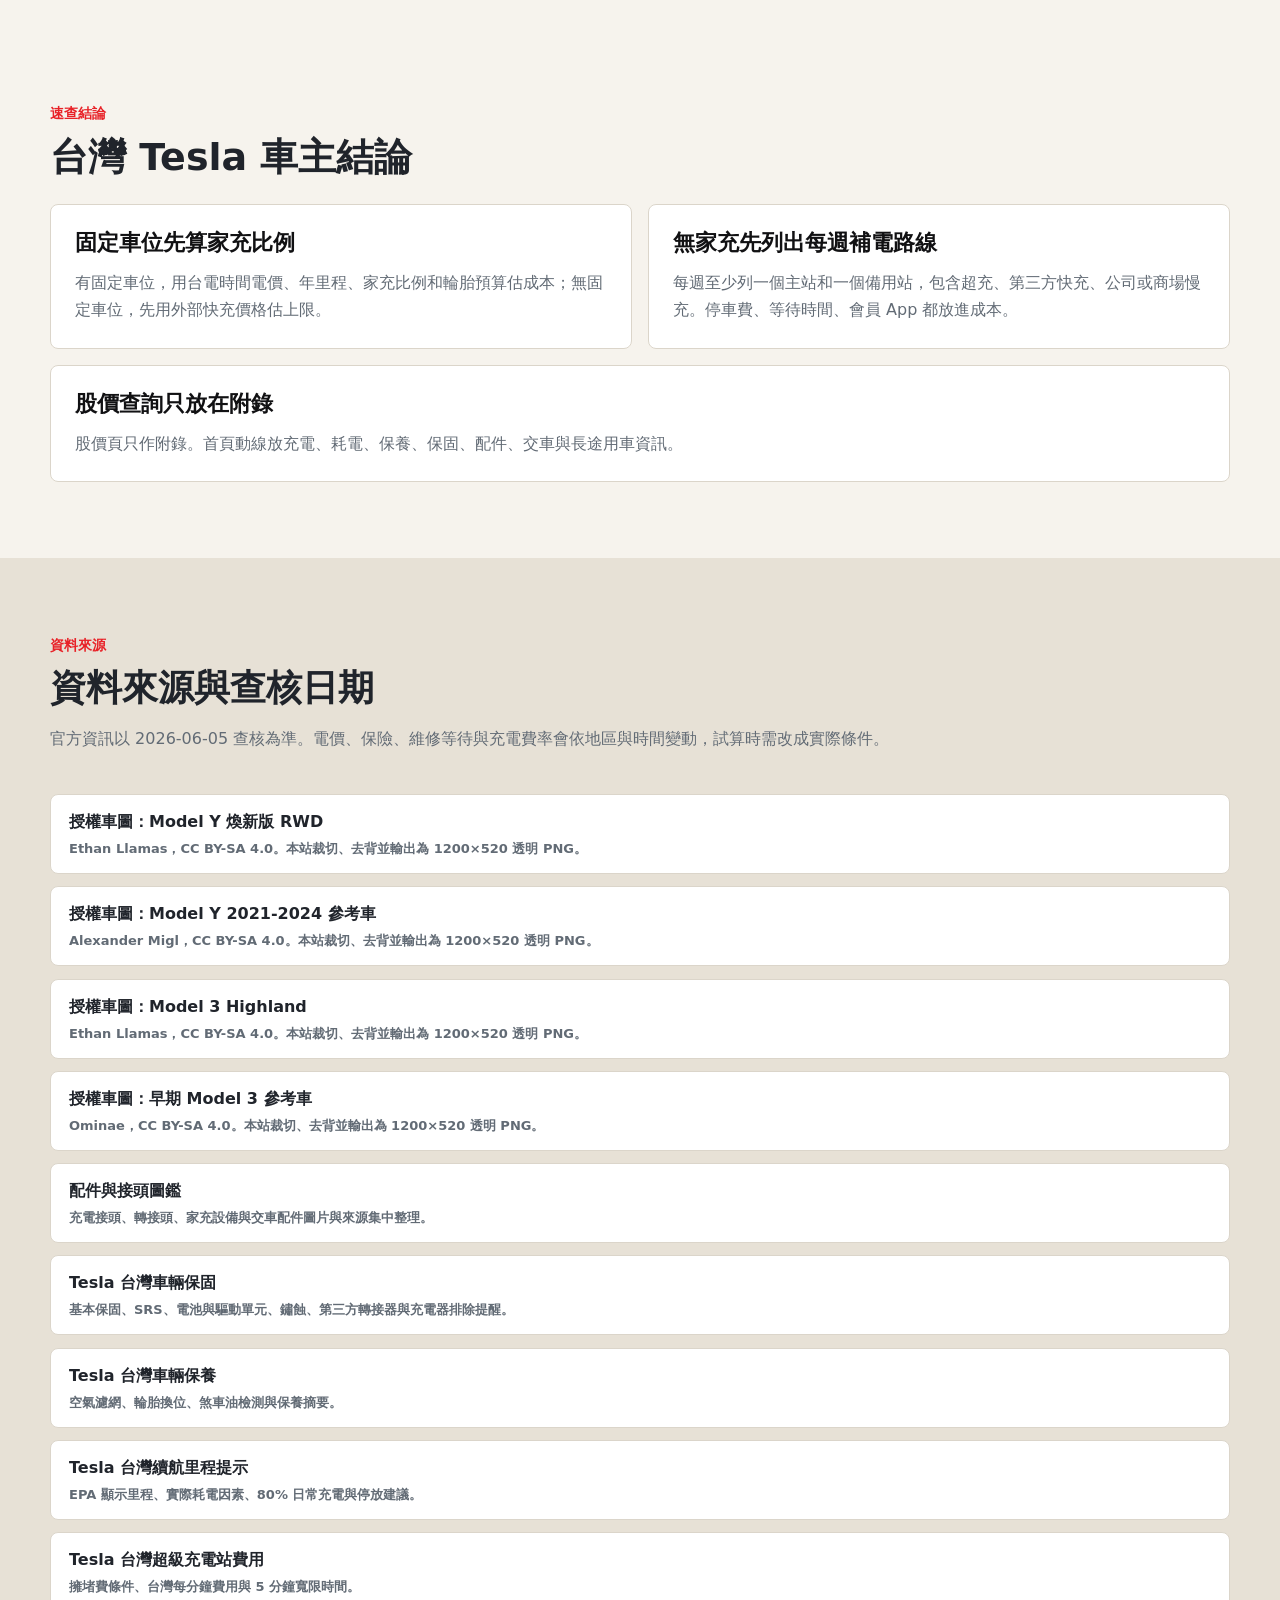
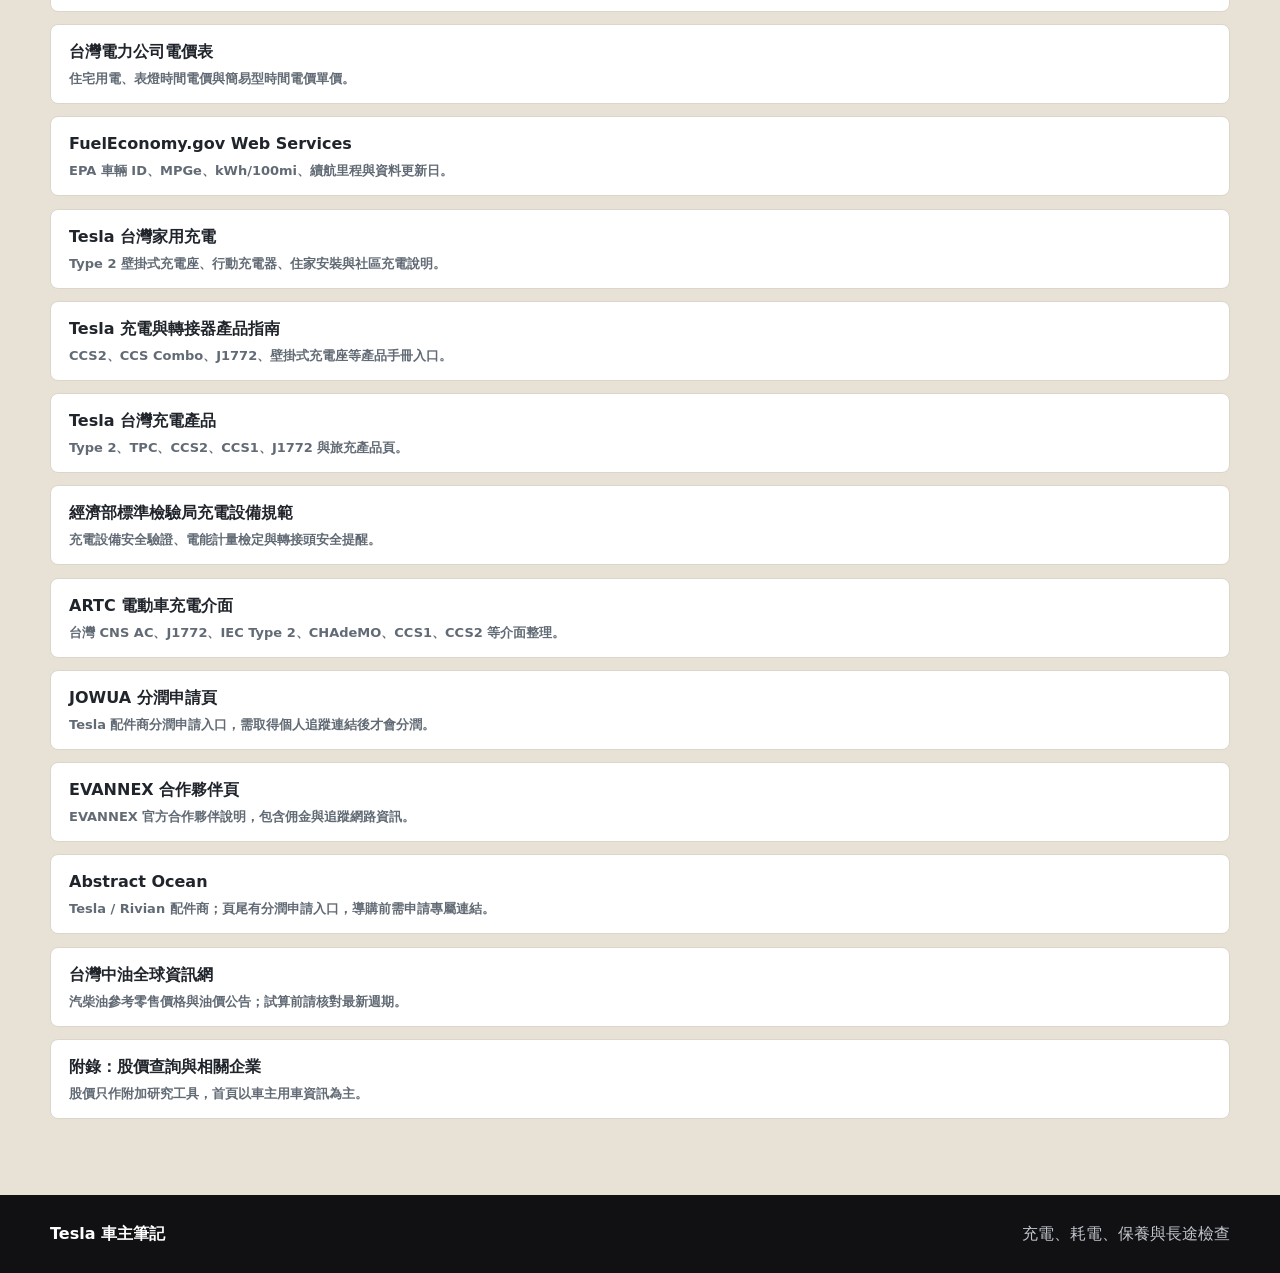
==== commit 39c395ab: "Add cinematic scroll transitions" ====
--- a/index.html
+++ b/index.html
@@ -110,7 +110,7 @@
         ]
       }
     </script>
-    <link rel="stylesheet" href="styles.css?v=20260605-license">
+    <link rel="stylesheet" href="styles.css?v=20260605-cinematic">
   </head>
   <body>
     <header class="site-header" aria-label="主要導覽">
@@ -1057,6 +1057,6 @@
       </div>
     </footer>
 
-    <script src="script.js"></script>
+    <script src="script.js?v=20260605-cinematic"></script>
   </body>
 </html>
--- a/styles.css
+++ b/styles.css
@@ -131,6 +131,12 @@
 
 .hero {
   position: relative;
+  --hero-media-x: 0px;
+  --hero-media-y: 0px;
+  --hero-media-scale: 1;
+  --hero-media-opacity: 1;
+  --hero-copy-y: 0px;
+  --hero-copy-opacity: 1;
   min-height: 78svh;
   display: grid;
   align-items: center;
@@ -172,6 +178,20 @@
 
 .hero-content {
   padding: 72px 0 46px;
+}
+
+.has-scroll-motion .hero-content {
+  opacity: var(--hero-copy-opacity);
+  transform: translate3d(0, var(--hero-copy-y), 0);
+  transition: opacity 120ms linear, transform 120ms linear;
+  will-change: transform, opacity;
+}
+
+.has-scroll-motion .hero-vehicle-media {
+  opacity: var(--hero-media-opacity);
+  transform: translate3d(var(--hero-media-x), var(--hero-media-y), 0) scale(var(--hero-media-scale));
+  transition: opacity 120ms linear, transform 120ms linear;
+  will-change: transform, opacity;
 }
 
 .eyebrow {
@@ -916,13 +936,20 @@
 
 .model-match-band {
   position: relative;
-  overflow: hidden;
-  color: var(--white);
+  --section-progress: 0;
+  --stage-y: 34px;
+  --stage-scale: 0.985;
+  --stage-opacity: 0.78;
+  --vehicle-x: 0px;
+  --vehicle-y: 0px;
+  --vehicle-scale: 1;
+  overflow: visible;
+  color: var(--white);
+  isolation: isolate;
   background:
     linear-gradient(145deg, rgba(73, 111, 143, 0.22), transparent 34%),
     linear-gradient(315deg, rgba(154, 107, 47, 0.16), transparent 38%),
     #0b0d11;
-  contain: layout paint;
 }
 
 .model-match-band::before {
@@ -932,6 +959,8 @@
   pointer-events: none;
   background: linear-gradient(180deg, rgba(255, 255, 255, 0.08), transparent 18%);
   opacity: 0.9;
+  transform: translate3d(0, var(--section-glow-y, 0px), 0);
+  transition: transform 120ms linear;
 }
 
 .model-match-layout {
@@ -1015,6 +1044,18 @@
   min-width: 0;
   display: grid;
   gap: 14px;
+}
+
+.has-scroll-motion .model-fit-stage {
+  will-change: auto;
+}
+
+.has-scroll-motion .model-hero-frame {
+  opacity: var(--stage-opacity);
+  transform: translate3d(0, var(--stage-y), 0) scale(var(--stage-scale));
+  transform-origin: center top;
+  transition: opacity 120ms linear, transform 120ms linear;
+  will-change: transform, opacity;
 }
 
 .model-hero-frame {
@@ -1065,7 +1106,7 @@
   padding: 44px 32px 116px;
   background: transparent;
   filter: drop-shadow(0 22px 24px rgba(17, 17, 19, 0.26));
-  transform: scale(1);
+  transform: translate3d(var(--vehicle-x), var(--vehicle-y), 0) scale(var(--vehicle-scale));
 }
 
 .model-fit-stage.is-switching .model-hero-frame img {
@@ -1240,15 +1281,63 @@
   border-color: var(--red);
 }
 
+@media (min-width: 981px) {
+  .model-match-band {
+    min-height: 118svh;
+    padding: 92px 0;
+  }
+
+  .model-fit-stage {
+    position: relative;
+  }
+
+  .model-hero-frame {
+    position: sticky;
+    top: 92px;
+    z-index: 2;
+  }
+
+  .fit-visuals {
+    margin-top: 36px;
+  }
+}
+
 .motion-reveal {
   opacity: 0;
-  transform: translateY(22px);
-  transition: opacity 560ms ease, transform 560ms ease;
+  filter: blur(8px);
+  transform: translate3d(0, 34px, 0) scale(0.985);
+  transition:
+    opacity 760ms cubic-bezier(0.16, 1, 0.3, 1),
+    filter 760ms cubic-bezier(0.16, 1, 0.3, 1),
+    transform 760ms cubic-bezier(0.16, 1, 0.3, 1);
+  will-change: opacity, filter, transform;
 }
 
 .motion-reveal.is-visible {
   opacity: 1;
-  transform: translateY(0);
+  filter: blur(0);
+  transform: translate3d(0, 0, 0) scale(1);
+}
+
+.answer-strip article:nth-child(2),
+.metric-card:nth-child(2),
+.charging-card:nth-child(2),
+.source-list li:nth-child(2) {
+  transition-delay: 70ms;
+}
+
+.answer-strip article:nth-child(3),
+.metric-card:nth-child(3),
+.charging-card:nth-child(3),
+.source-list li:nth-child(3) {
+  transition-delay: 140ms;
+}
+
+.answer-strip article:nth-child(4),
+.metric-card:nth-child(4),
+.charging-card:nth-child(4),
+.source-list li:nth-child(4) {
+  transition-delay: 210ms;
 }
 
 @keyframes fitVisualIn {
@@ -3146,6 +3235,7 @@
   .motion-reveal,
   .fit-visual {
     opacity: 1 !important;
+    filter: none !important;
     transform: none !important;
   }
 }
@@ -3251,6 +3341,11 @@
     object-position: center;
     opacity: 0.58;
     transform: translateX(-50%);
+  }
+
+  .has-scroll-motion .hero-vehicle-media {
+    opacity: var(--hero-media-opacity);
+    transform: translateX(-50%) translate3d(var(--hero-media-x), var(--hero-media-y), 0) scale(var(--hero-media-scale));
   }
 
   .hero-shade {
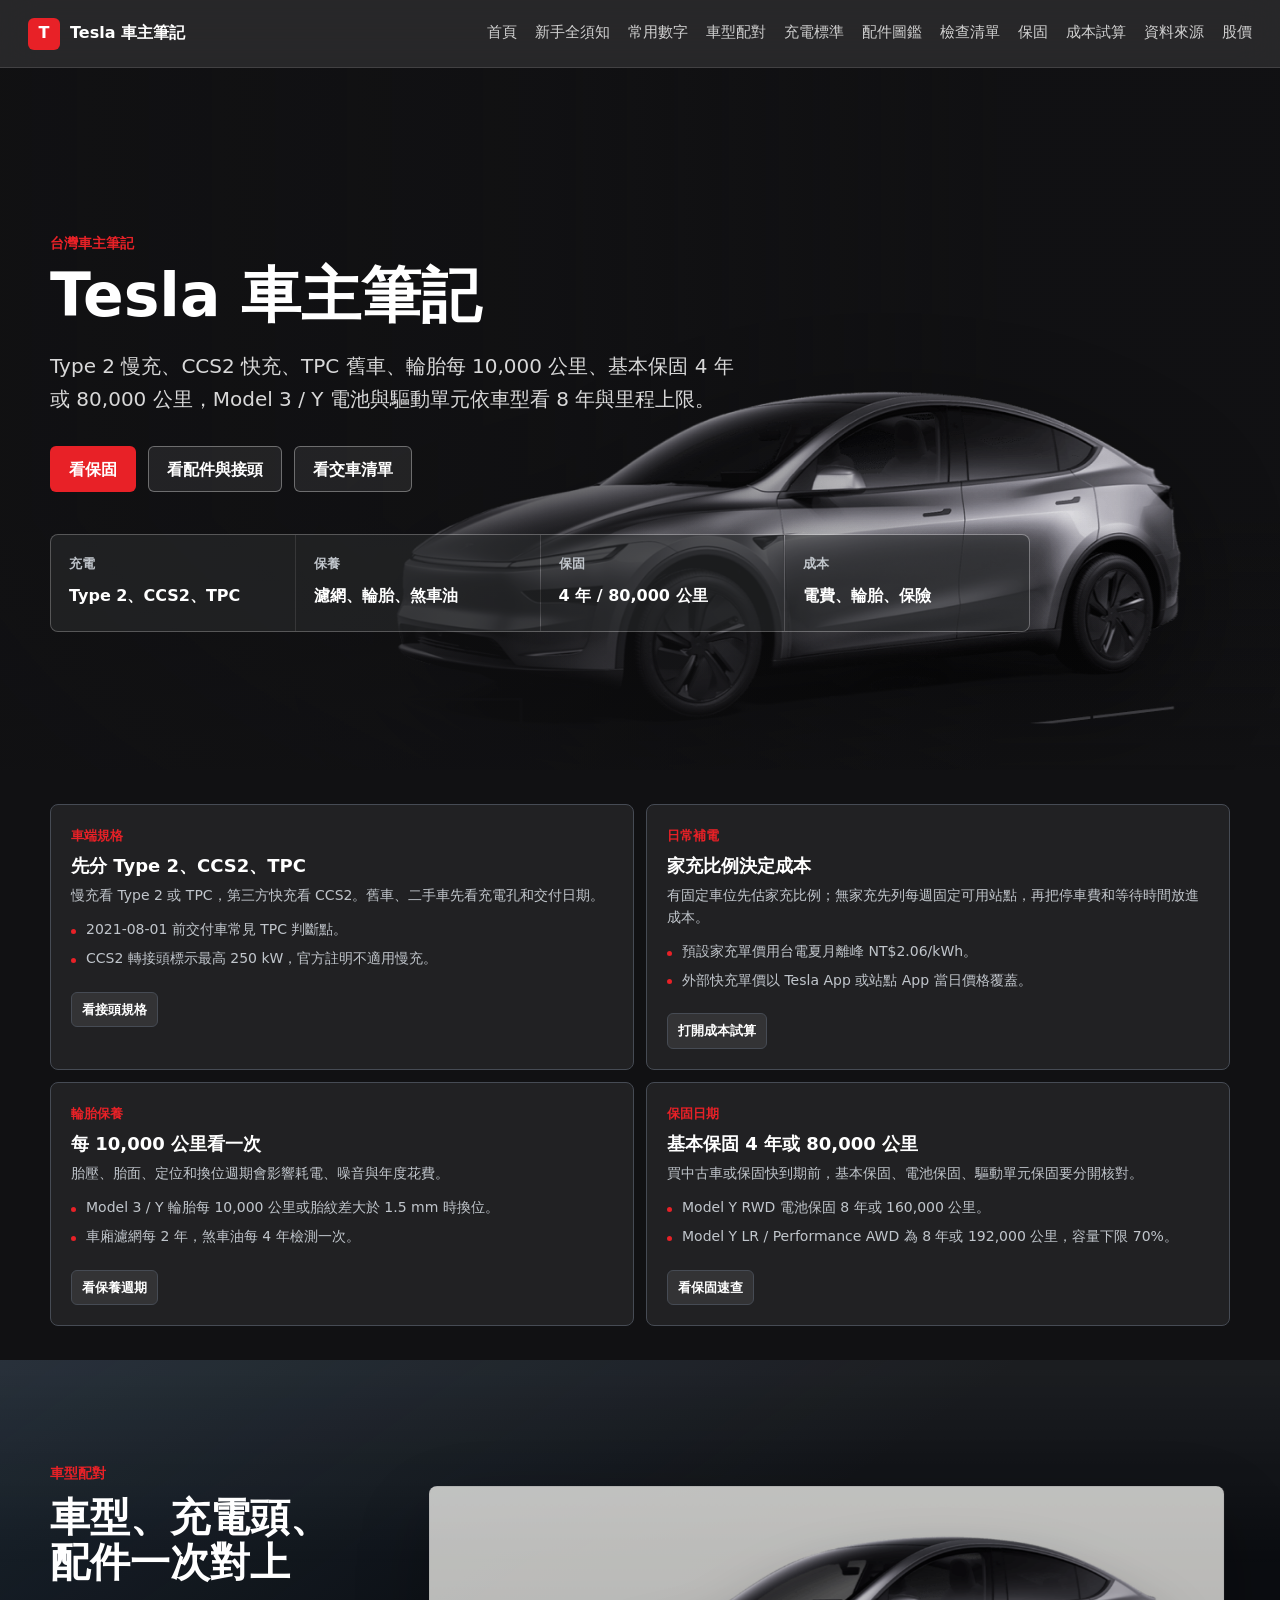
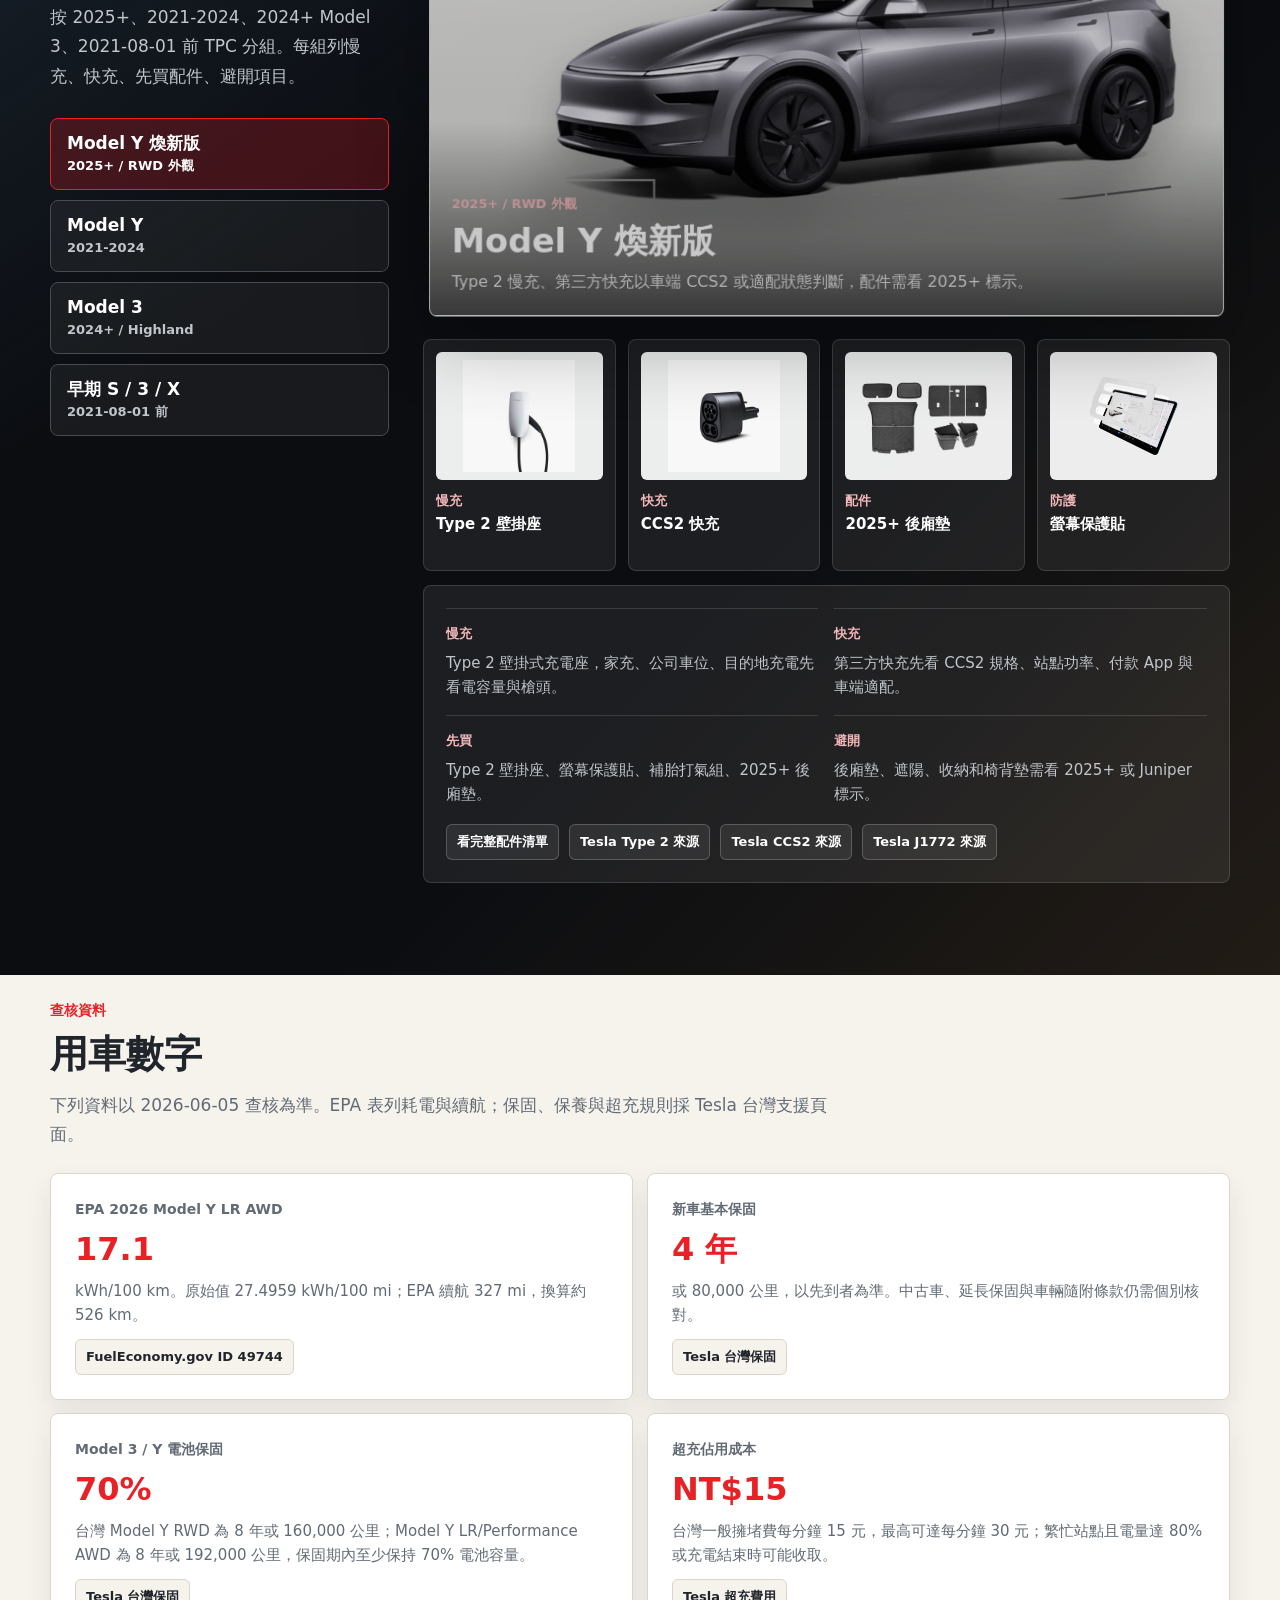
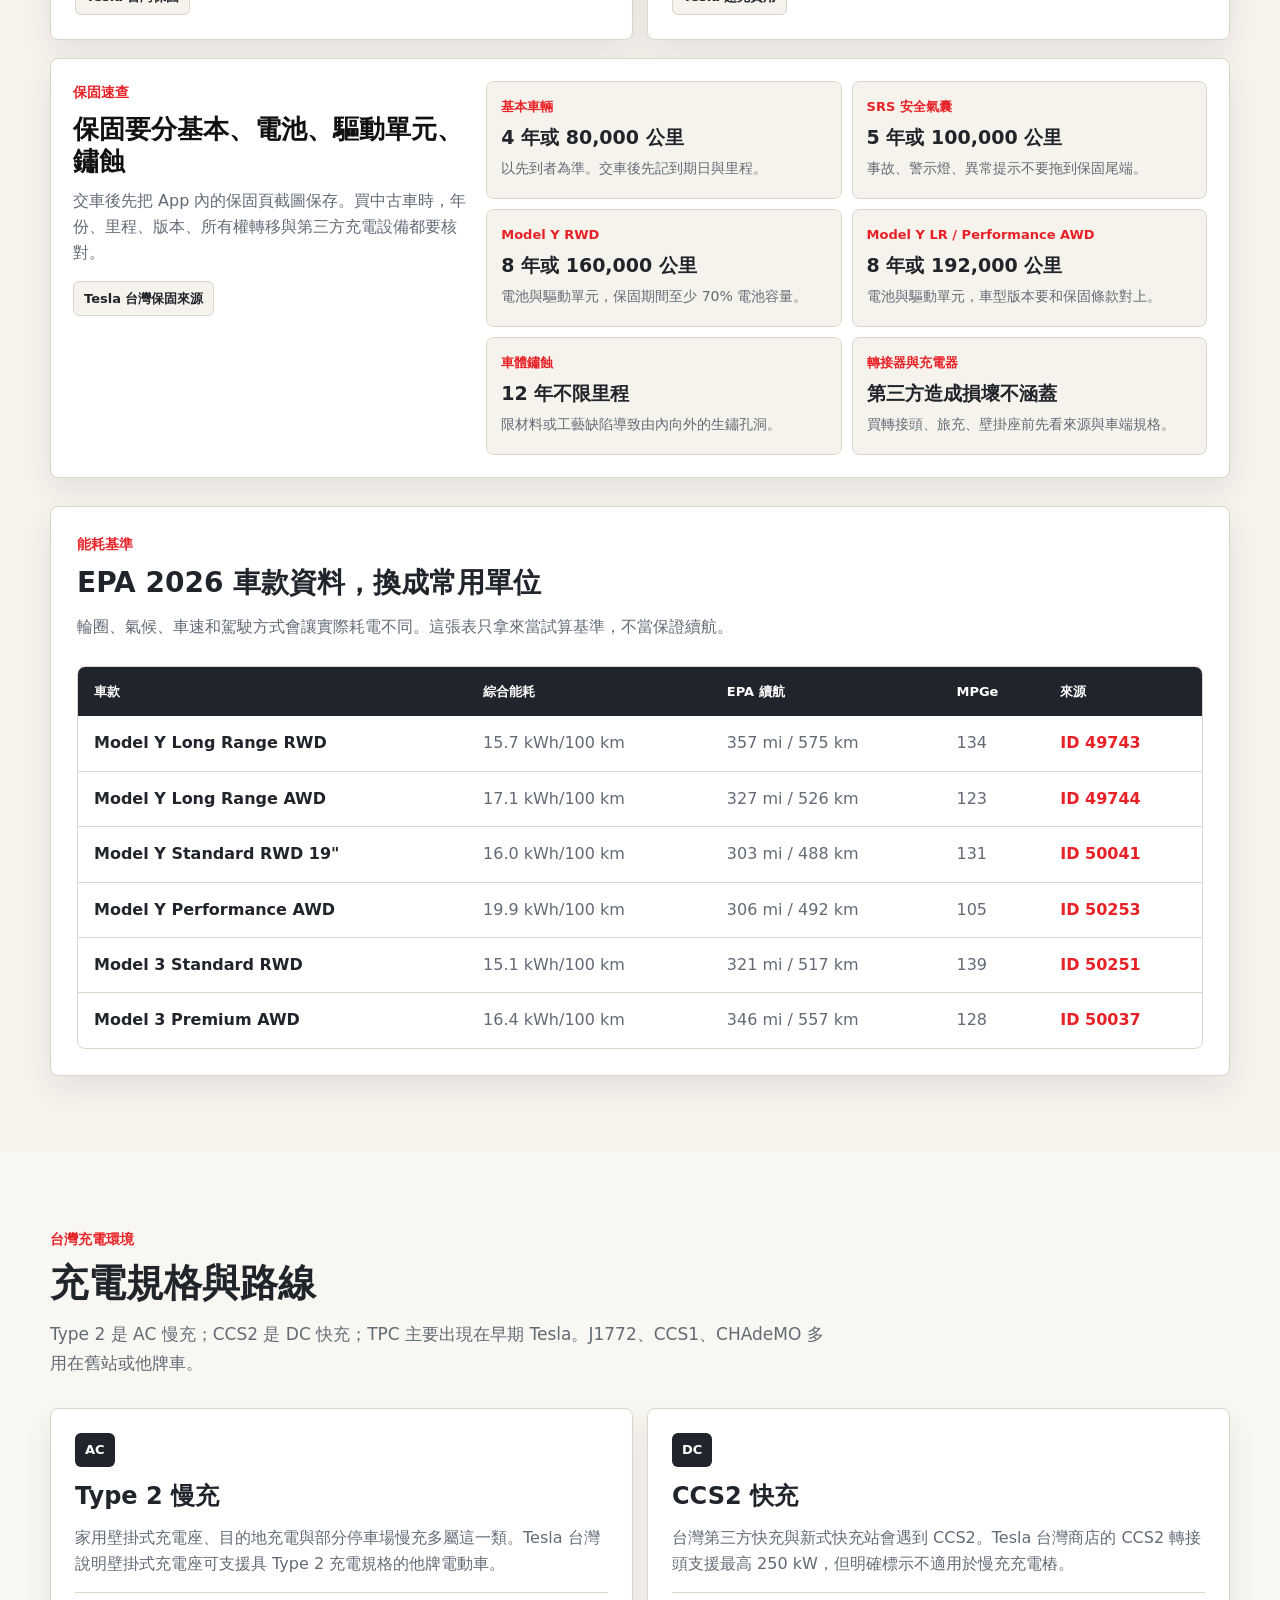
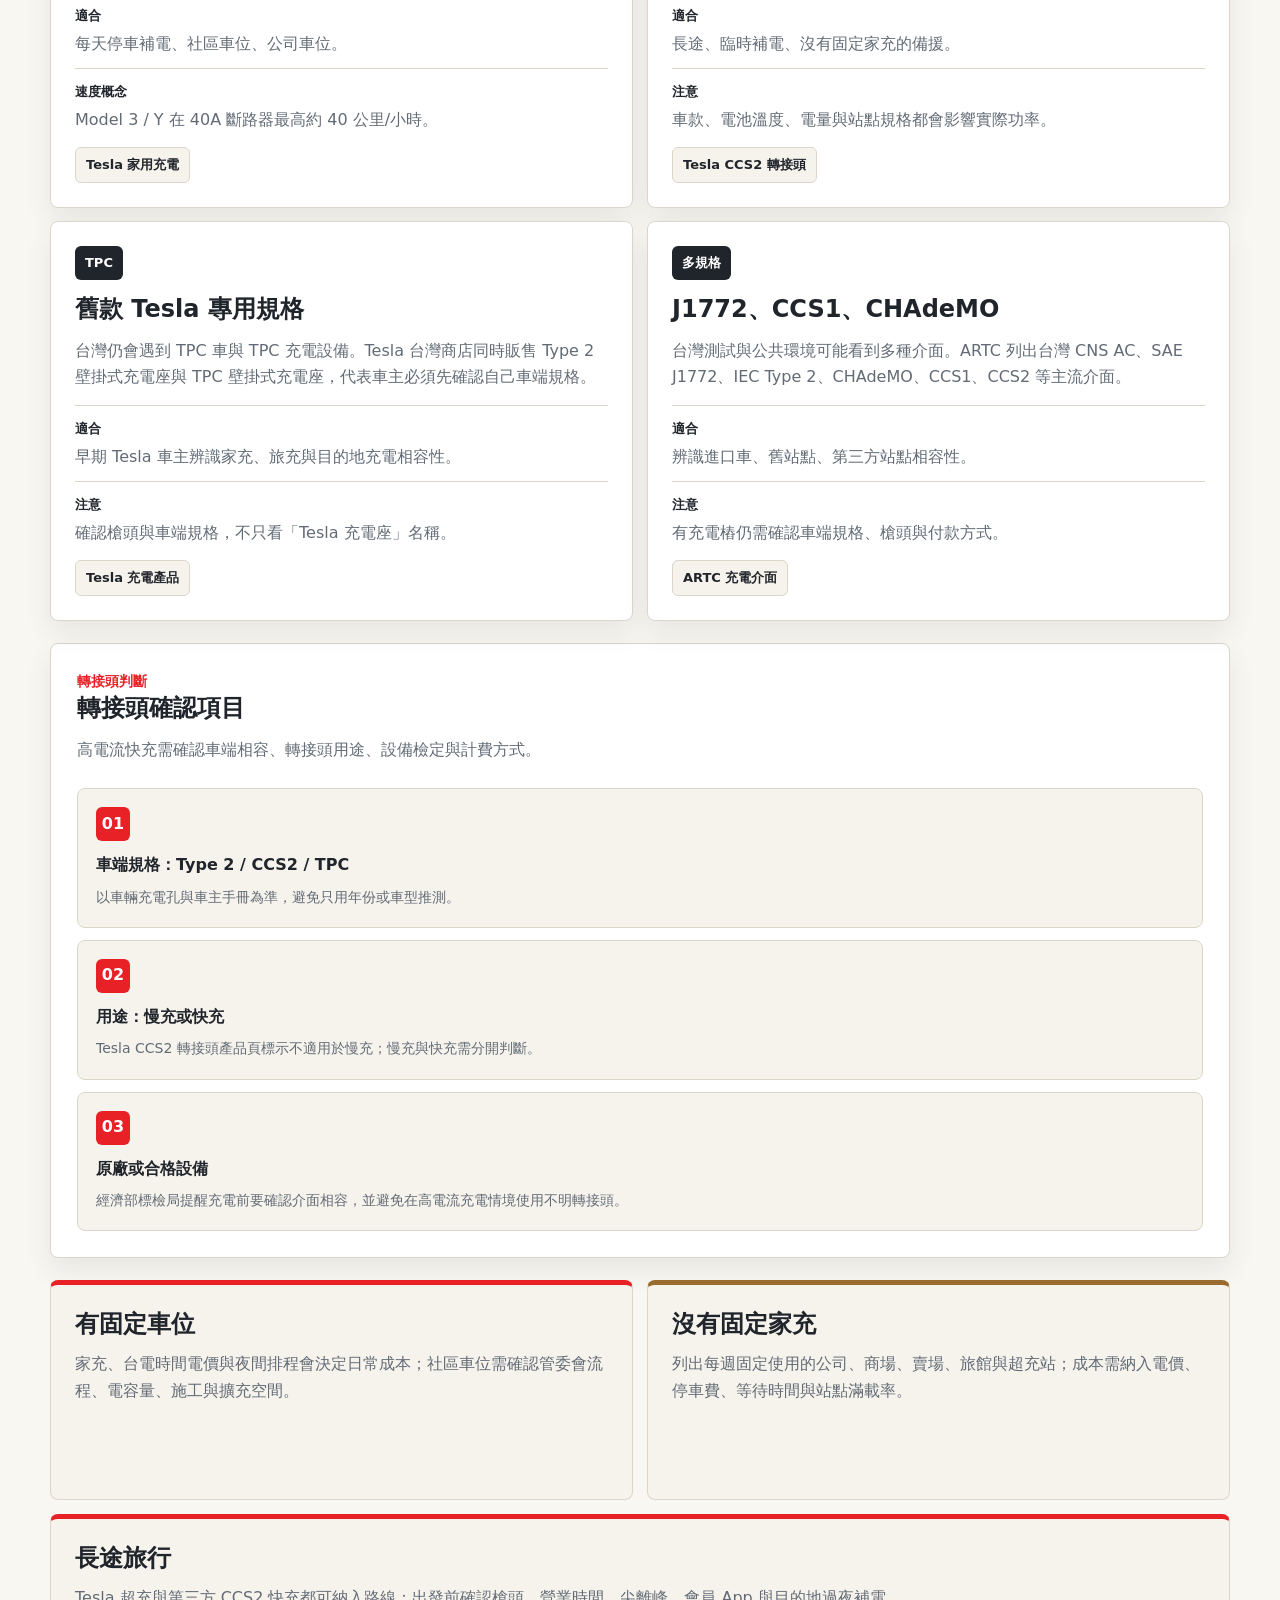
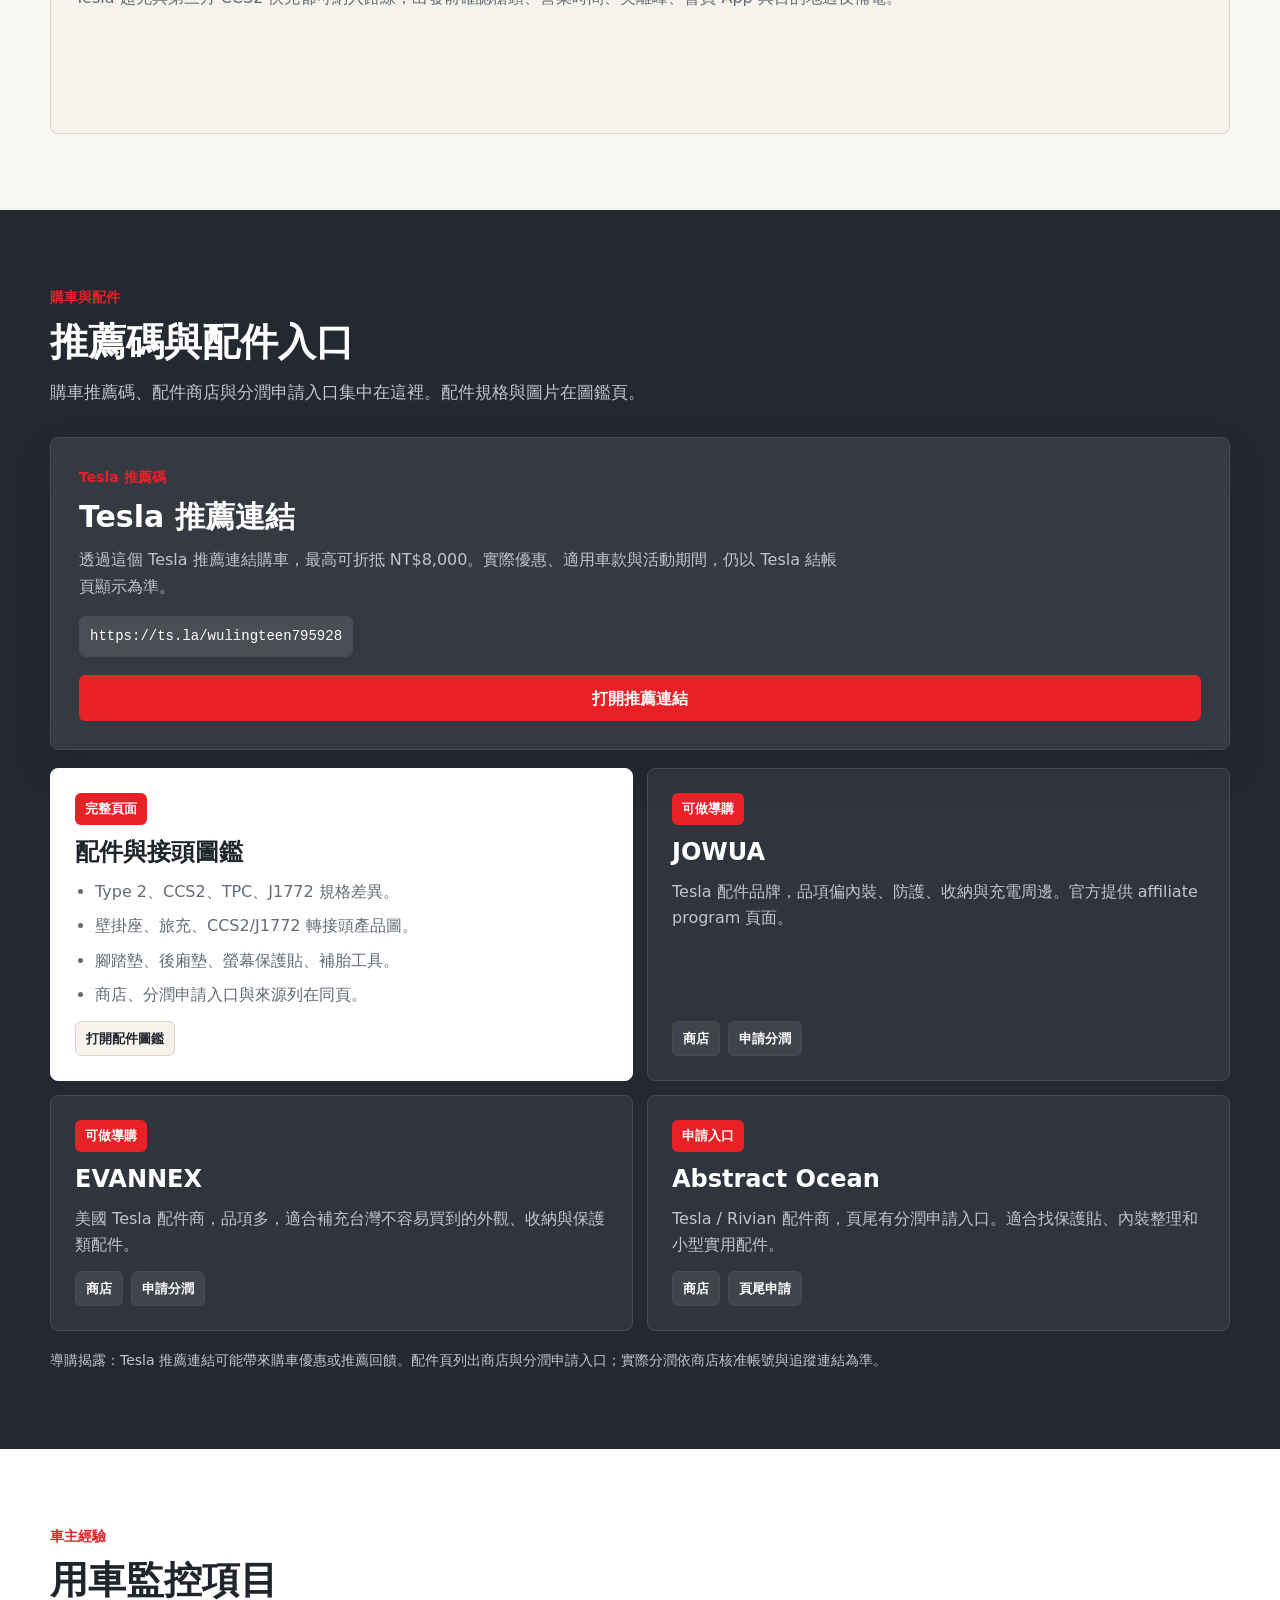
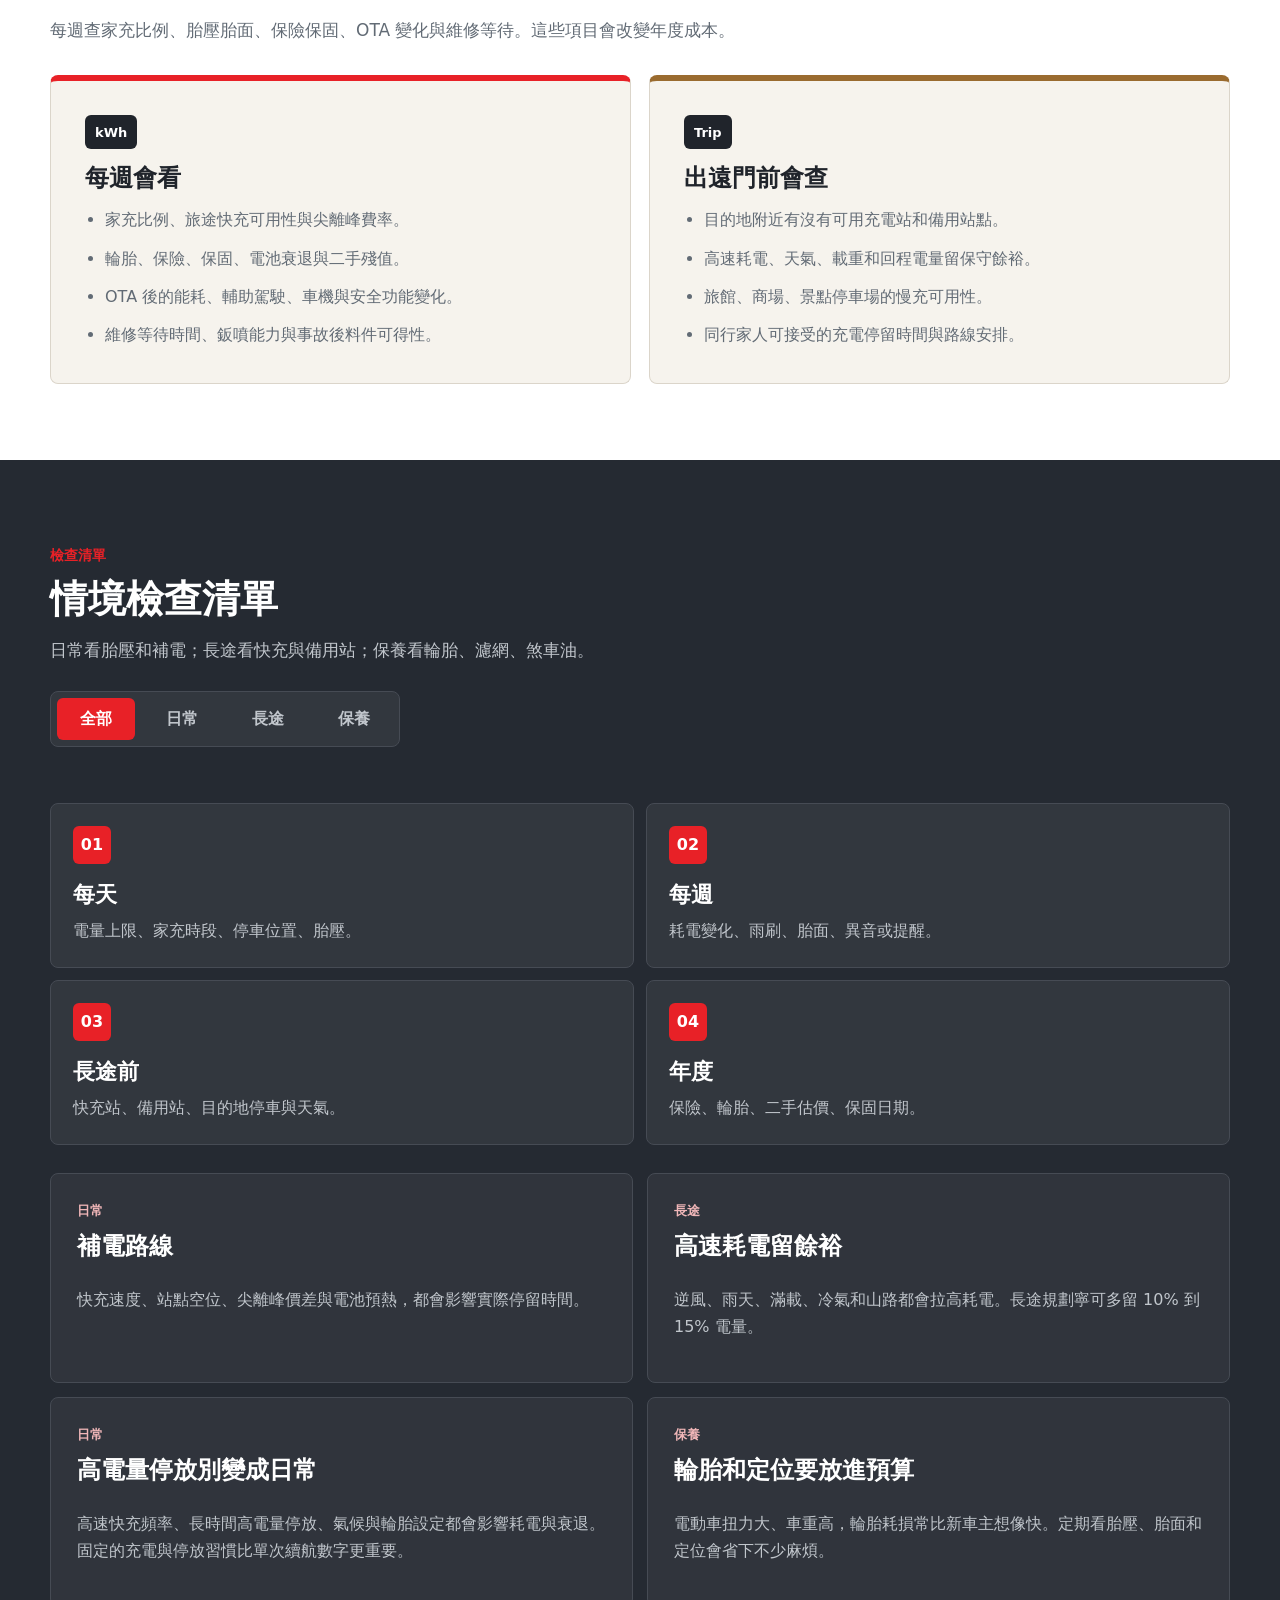
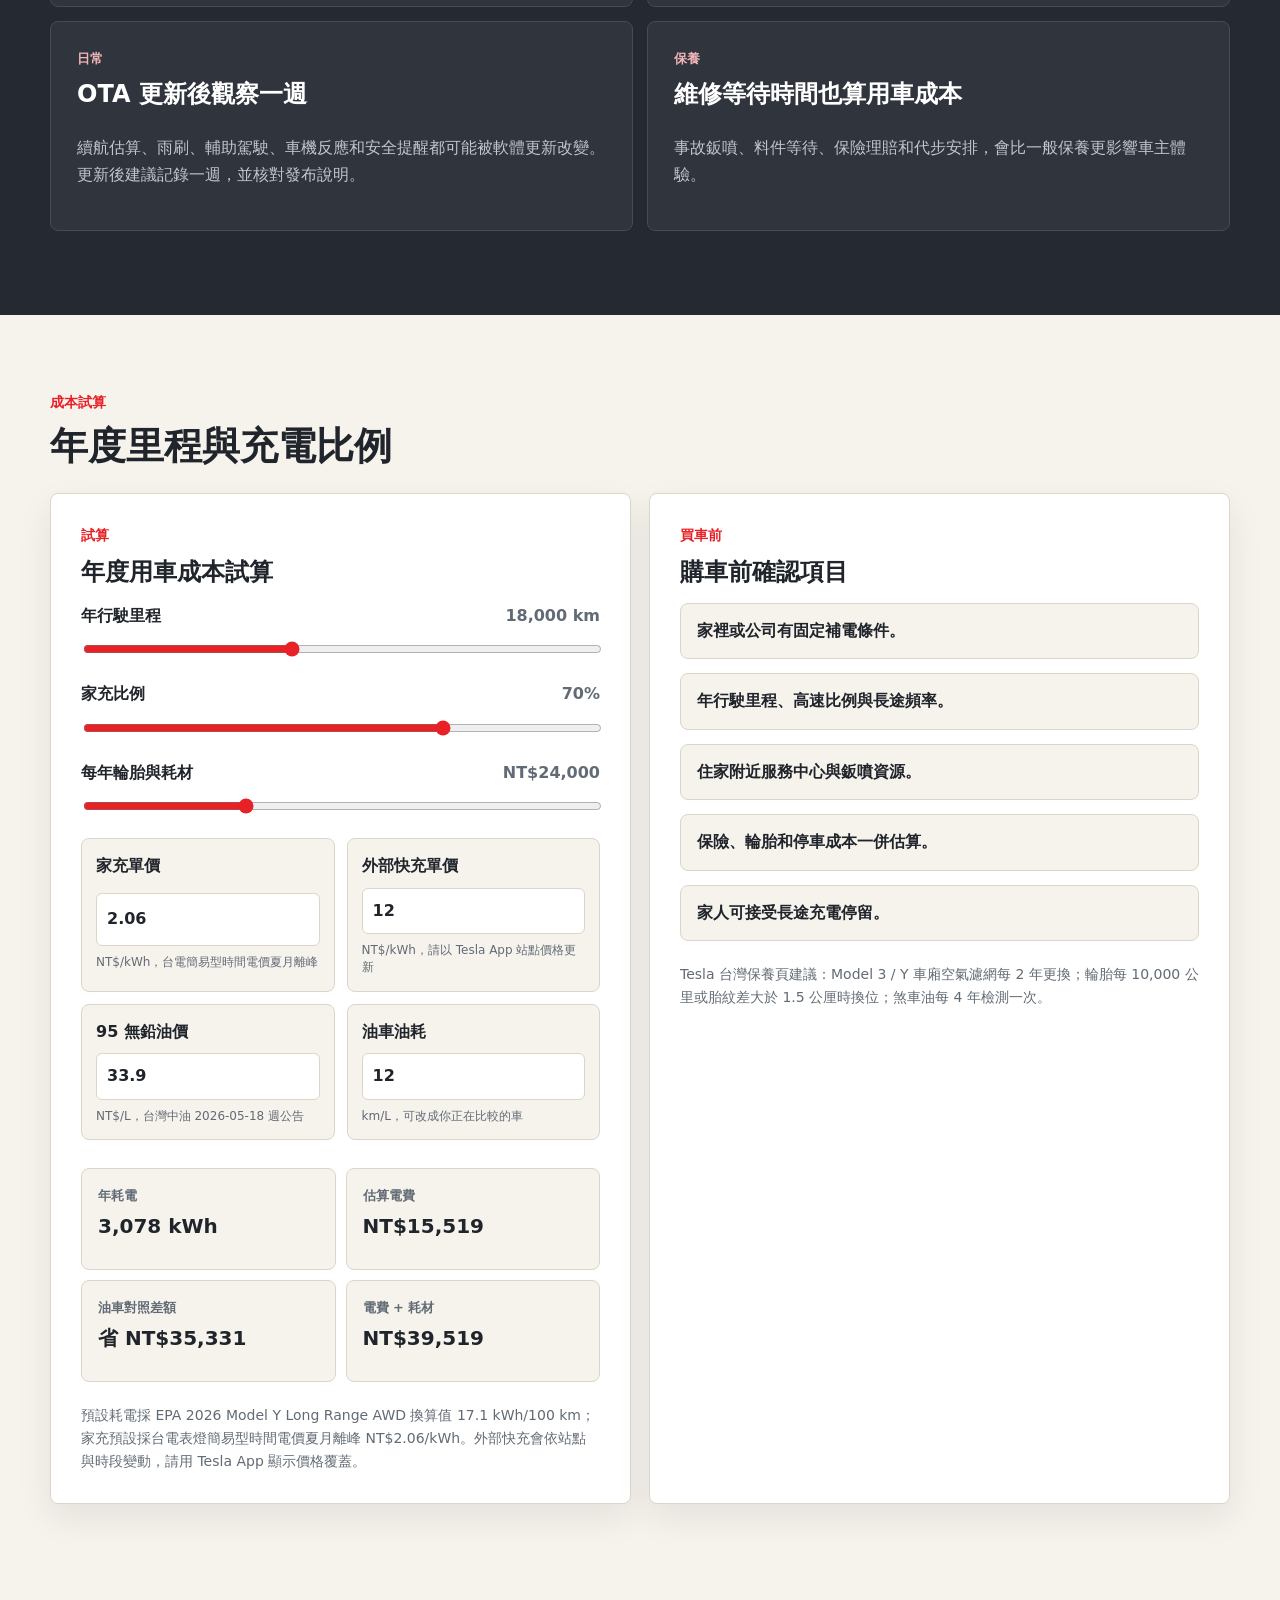
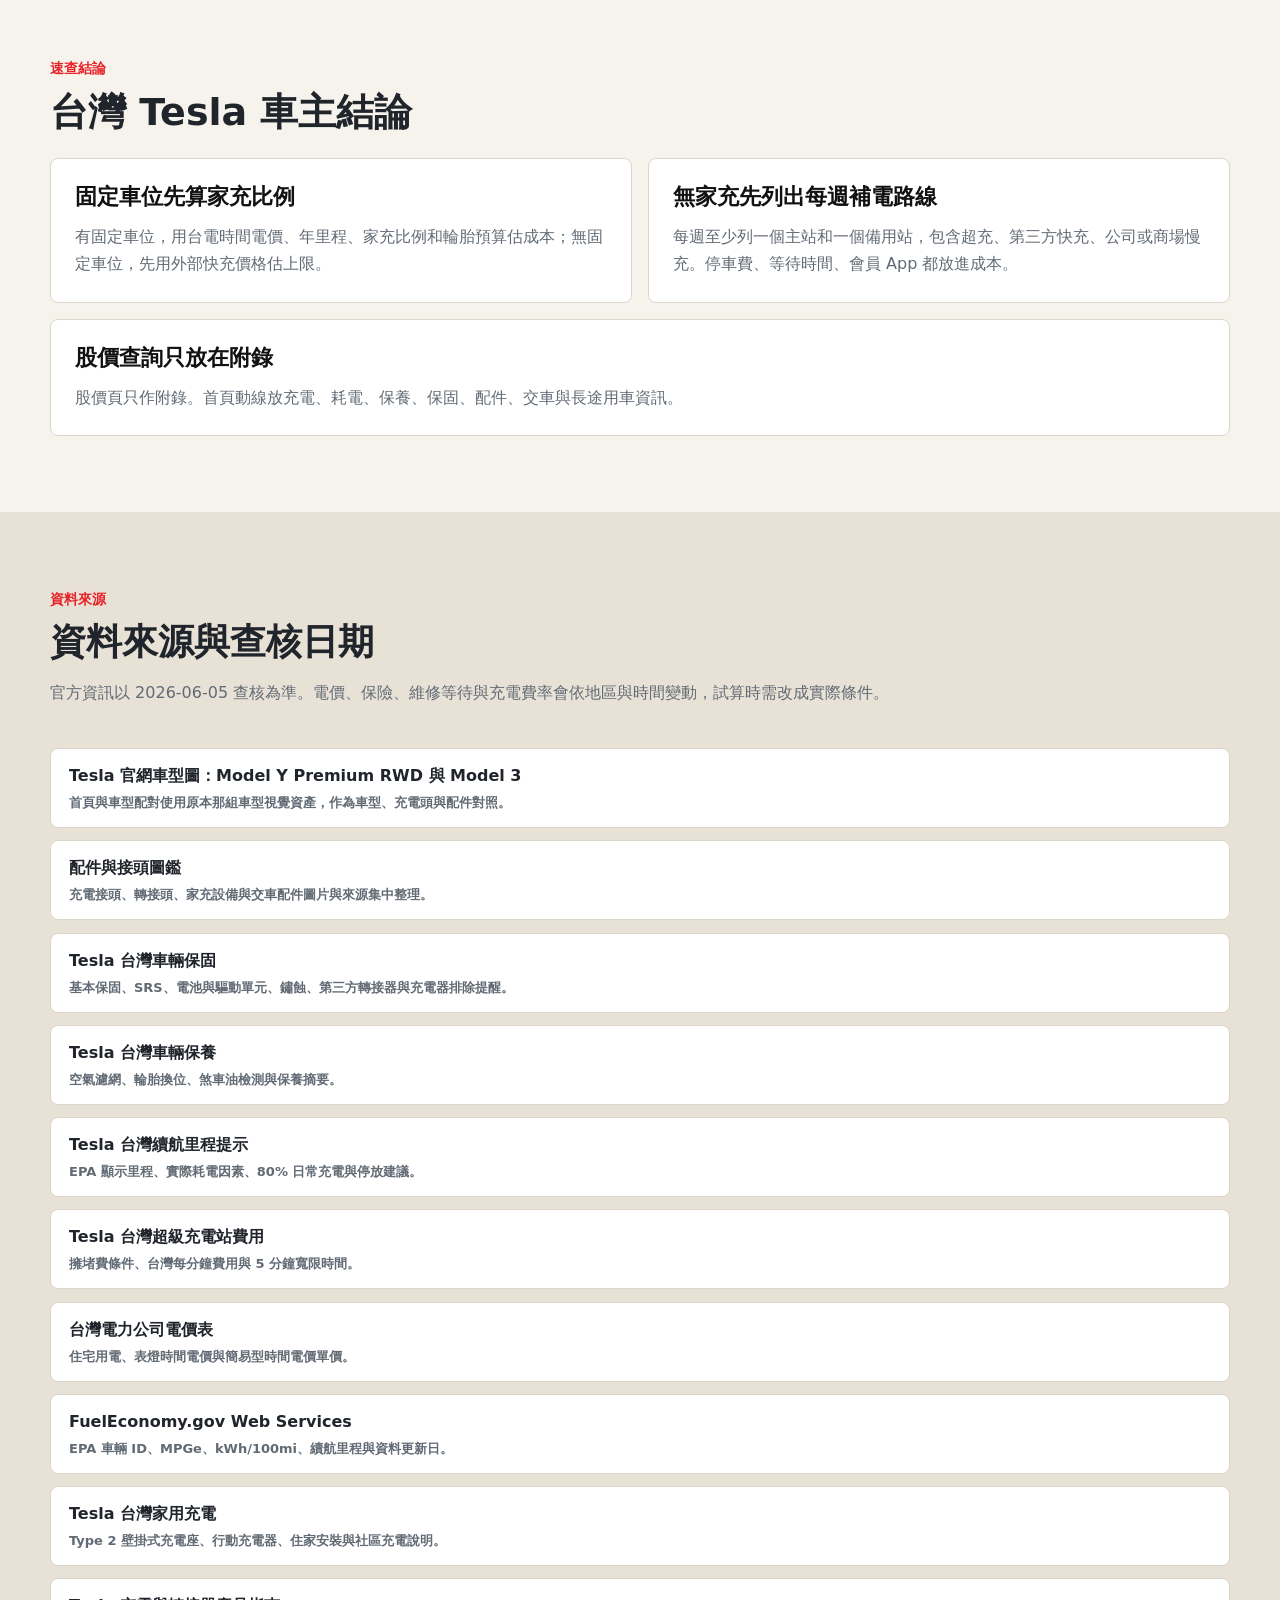
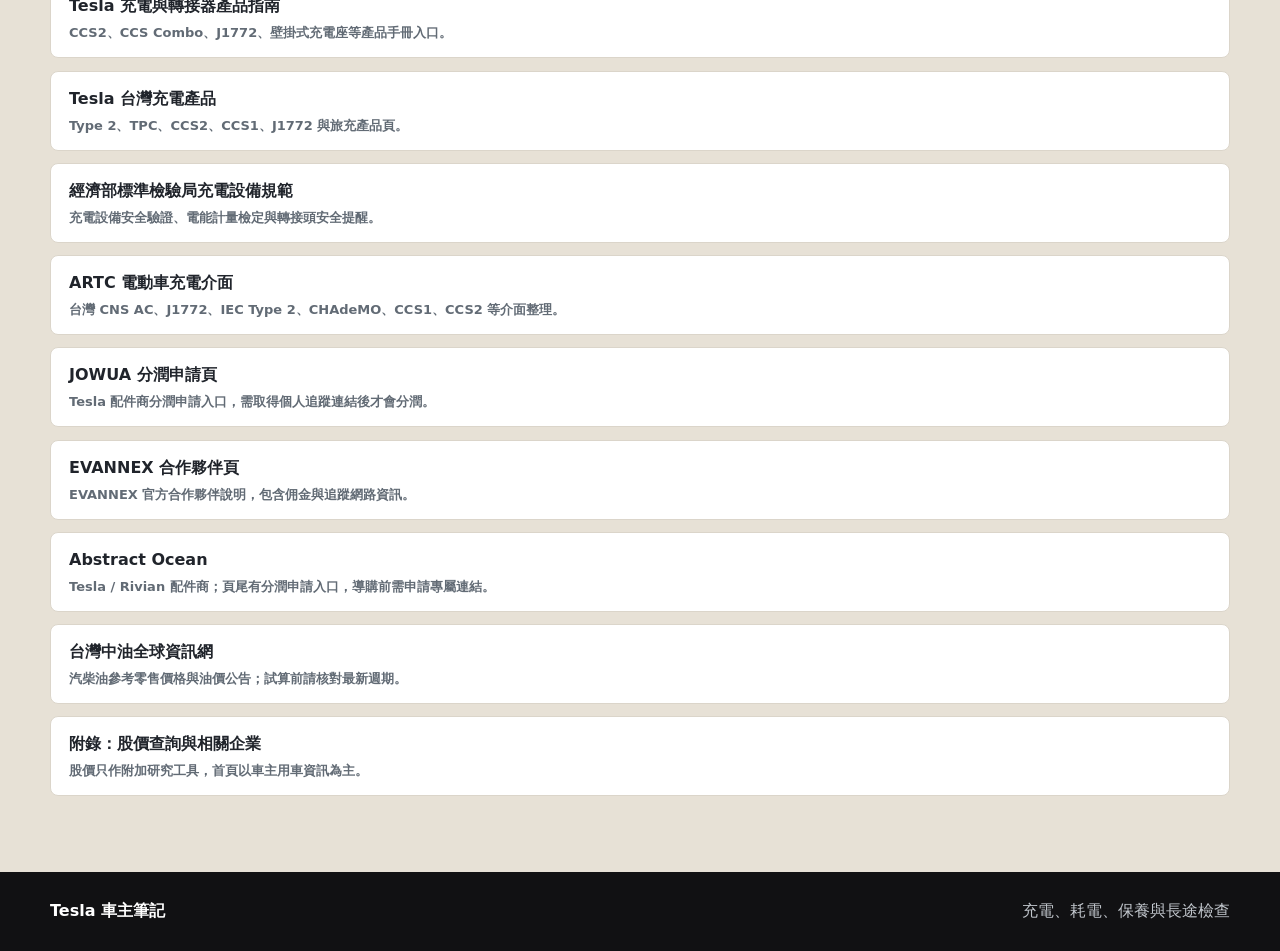
==== commit d0b5b3f7: "Restore original vehicle photos" ====
--- a/index.html
+++ b/index.html
@@ -12,7 +12,7 @@
     <meta name="theme-color" content="#111113">
     <title>Tesla 車主筆記 | 台灣充電、耗電與保養</title>
     <link rel="canonical" href="https://wulingteen.github.io/TeslaInfo/">
-    <link rel="preload" as="image" href="assets/vehicles/model-y-rwd.png?v=20260605-license" type="image/png">
+    <link rel="preload" as="image" href="assets/vehicles/model-y-rwd.png?v=20260605-original" type="image/png">
     <meta property="og:locale" content="zh_TW">
     <meta property="og:type" content="website">
     <meta property="og:site_name" content="Tesla 車主筆記">
@@ -137,10 +137,10 @@
       <section class="hero" aria-label="Tesla 車主筆記主視覺">
         <img
           class="hero-media hero-vehicle-media"
-          src="assets/vehicles/model-y-rwd.png?v=20260605-license"
+          src="assets/vehicles/model-y-rwd.png?v=20260605-original"
           alt="Model Y 煥新版 RWD 完整車身去背圖"
-          width="1200"
-          height="520"
+          width="1050"
+          height="390"
           fetchpriority="high"
         >
         <div class="hero-shade" aria-hidden="true"></div>
@@ -256,10 +256,10 @@
             <div class="model-hero-frame" data-fit="vehicle">
               <img
                 id="modelHeroImage"
-                src="assets/vehicles/model-y-rwd.png?v=20260605-license"
+                src="assets/vehicles/model-y-rwd.png?v=20260605-original"
                 alt="Model Y 煥新版 RWD 完整車身去背圖"
-                width="1200"
-                height="520"
+                width="1050"
+                height="390"
                 data-fit="vehicle"
                 decoding="async"
               >
@@ -920,27 +920,9 @@
           </div>
           <ul class="source-list">
             <li>
-              <a href="https://commons.wikimedia.org/wiki/File:Tesla_Model_Y_Juniper_First_Edition_RWD_Ultra_Red_01.jpg">
-                <span>授權車圖：Model Y 煥新版 RWD</span>
-                <small>Ethan Llamas，CC BY-SA 4.0。本站裁切、去背並輸出為 1200×520 透明 PNG。</small>
-              </a>
-            </li>
-            <li>
-              <a href="https://commons.wikimedia.org/wiki/File:Tesla_Model_Y_Auto_Zuerich_2021_IMG_0391.jpg">
-                <span>授權車圖：Model Y 2021-2024 參考車</span>
-                <small>Alexander Migl，CC BY-SA 4.0。本站裁切、去背並輸出為 1200×520 透明 PNG。</small>
-              </a>
-            </li>
-            <li>
-              <a href="https://commons.wikimedia.org/wiki/File:Tesla_Model_3_Highland_Performance_AWD_Pearl_White_Multi-Coat.jpg">
-                <span>授權車圖：Model 3 Highland</span>
-                <small>Ethan Llamas，CC BY-SA 4.0。本站裁切、去背並輸出為 1200×520 透明 PNG。</small>
-              </a>
-            </li>
-            <li>
-              <a href="https://commons.wikimedia.org/wiki/File:Tesla_Model_3_Side.jpg">
-                <span>授權車圖：早期 Model 3 參考車</span>
-                <small>Ominae，CC BY-SA 4.0。本站裁切、去背並輸出為 1200×520 透明 PNG。</small>
+              <a href="https://www.tesla.com/modely">
+                <span>Tesla 官網車型圖：Model Y Premium RWD 與 Model 3</span>
+                <small>首頁與車型配對使用原本那組車型視覺資產，作為車型、充電頭與配件對照。</small>
               </a>
             </li>
             <li>
@@ -1057,6 +1039,6 @@
       </div>
     </footer>
 
-    <script src="script.js?v=20260605-cinematic"></script>
+    <script src="script.js?v=20260605-original"></script>
   </body>
 </html>
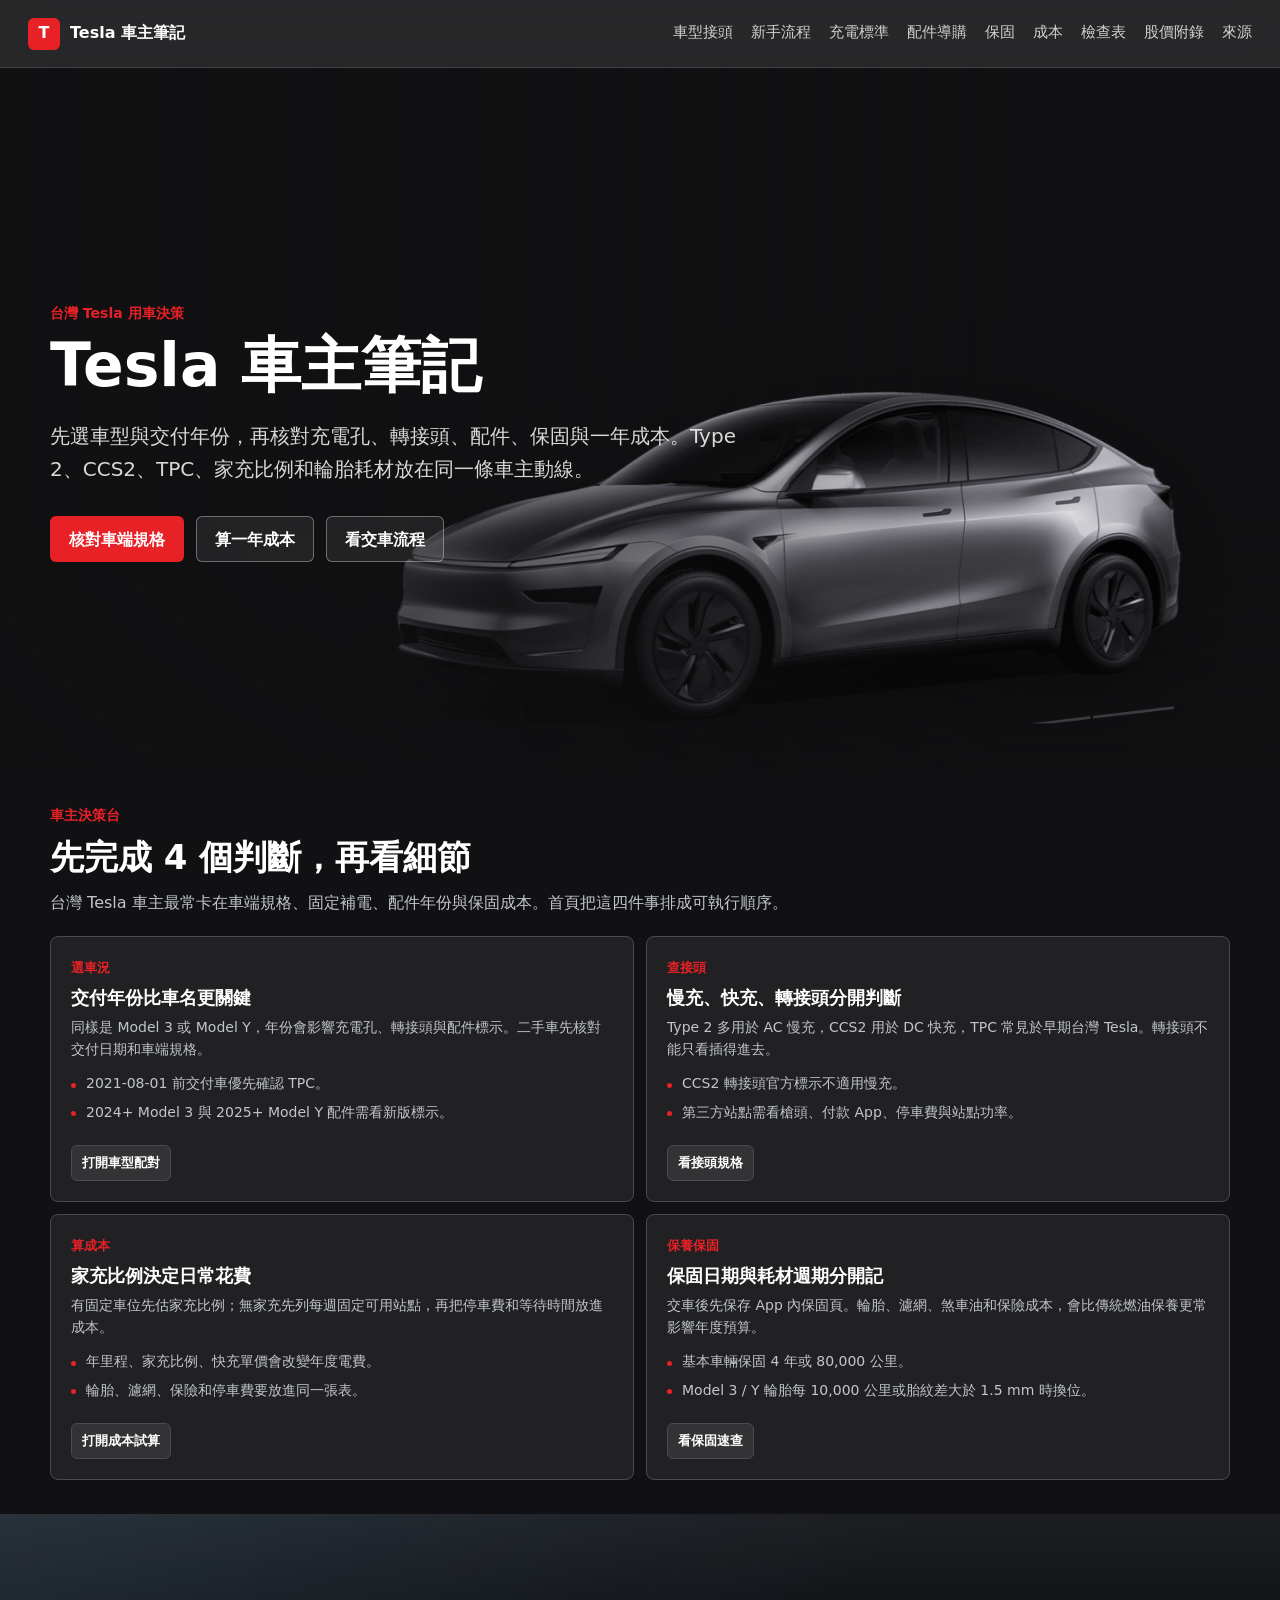
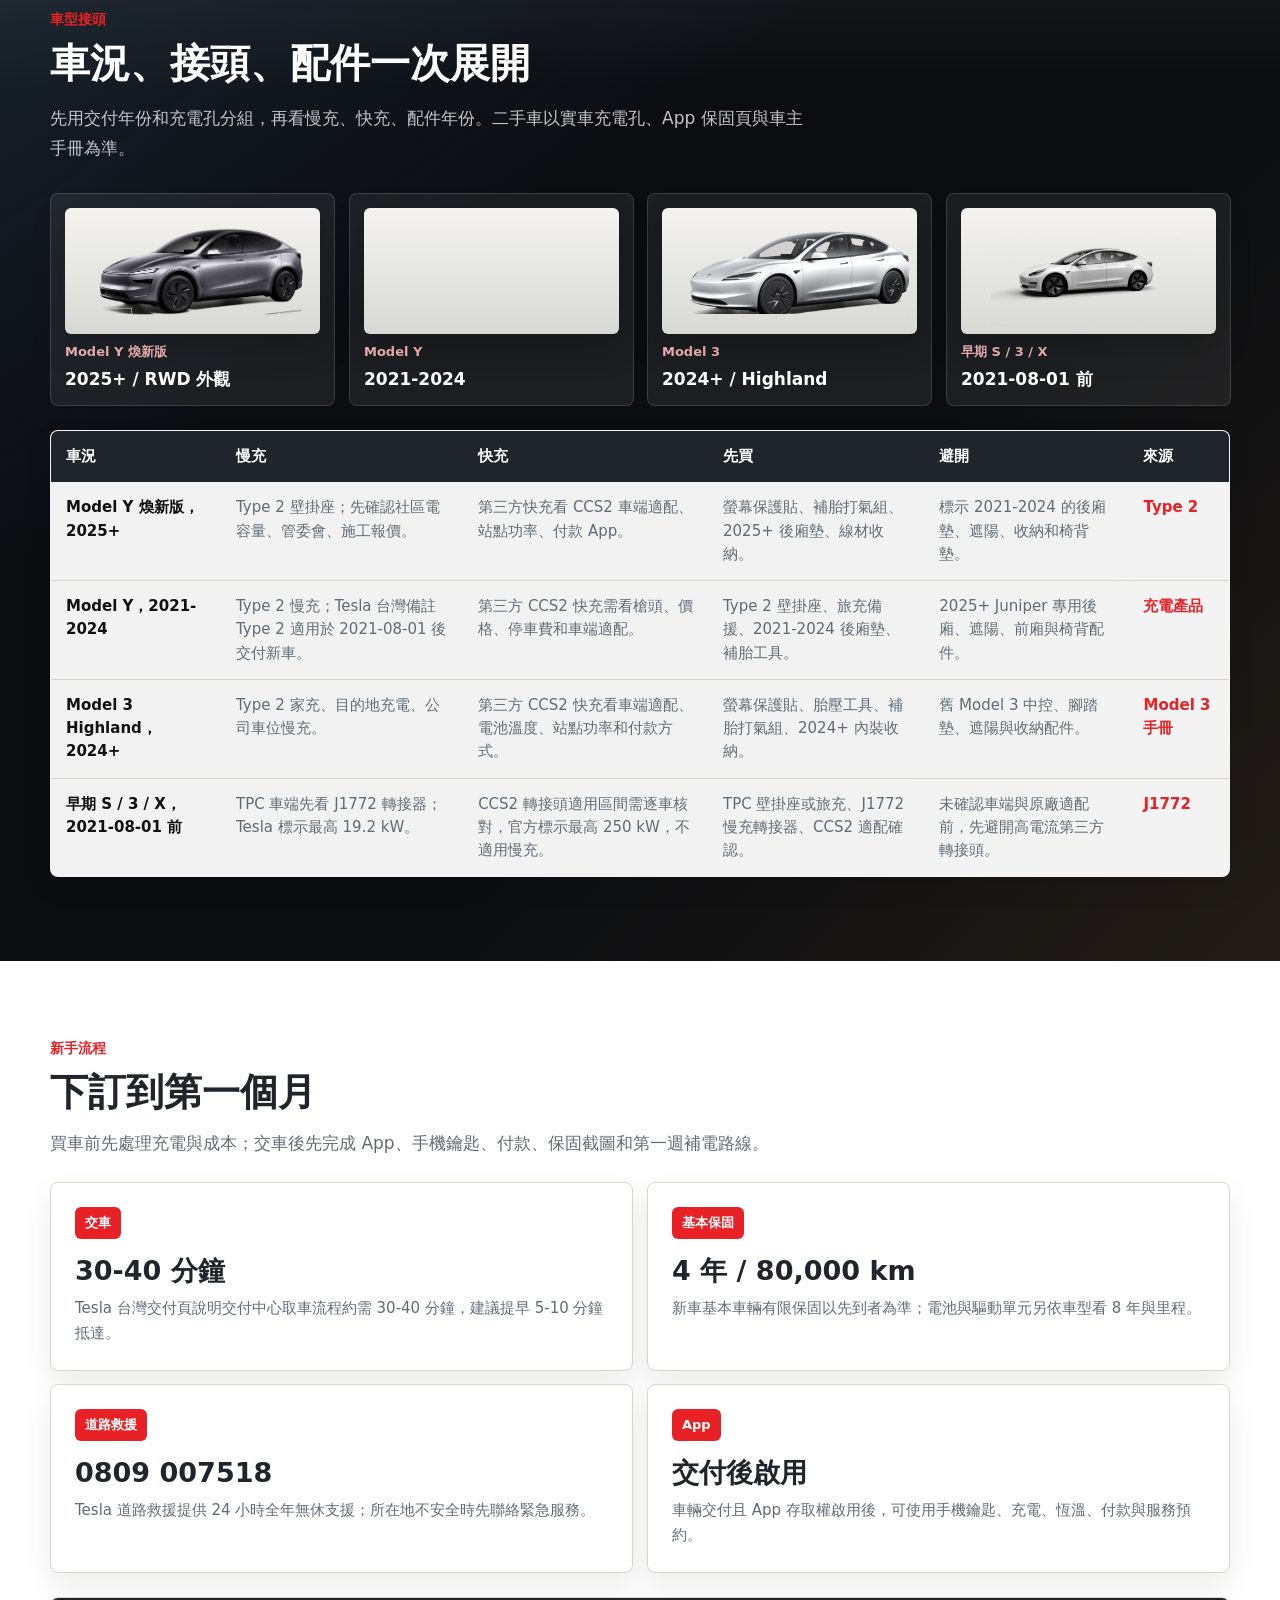
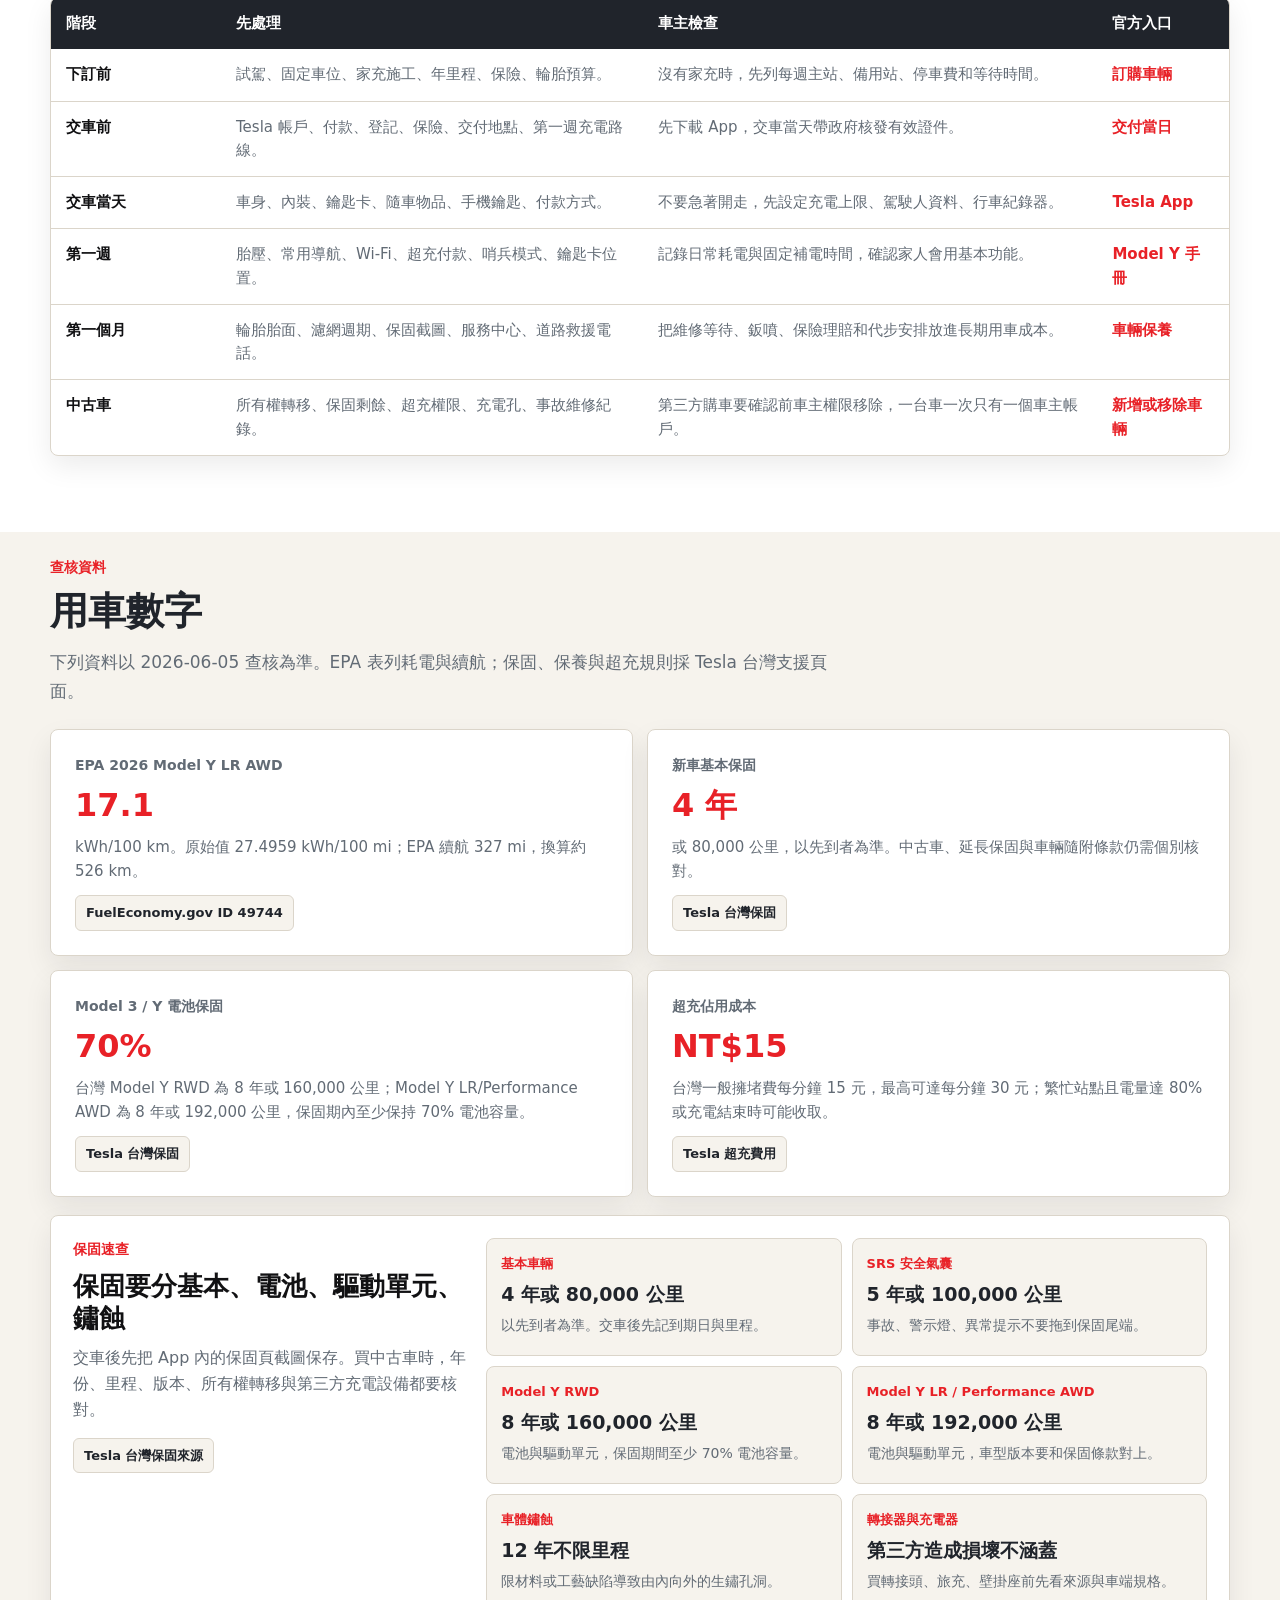
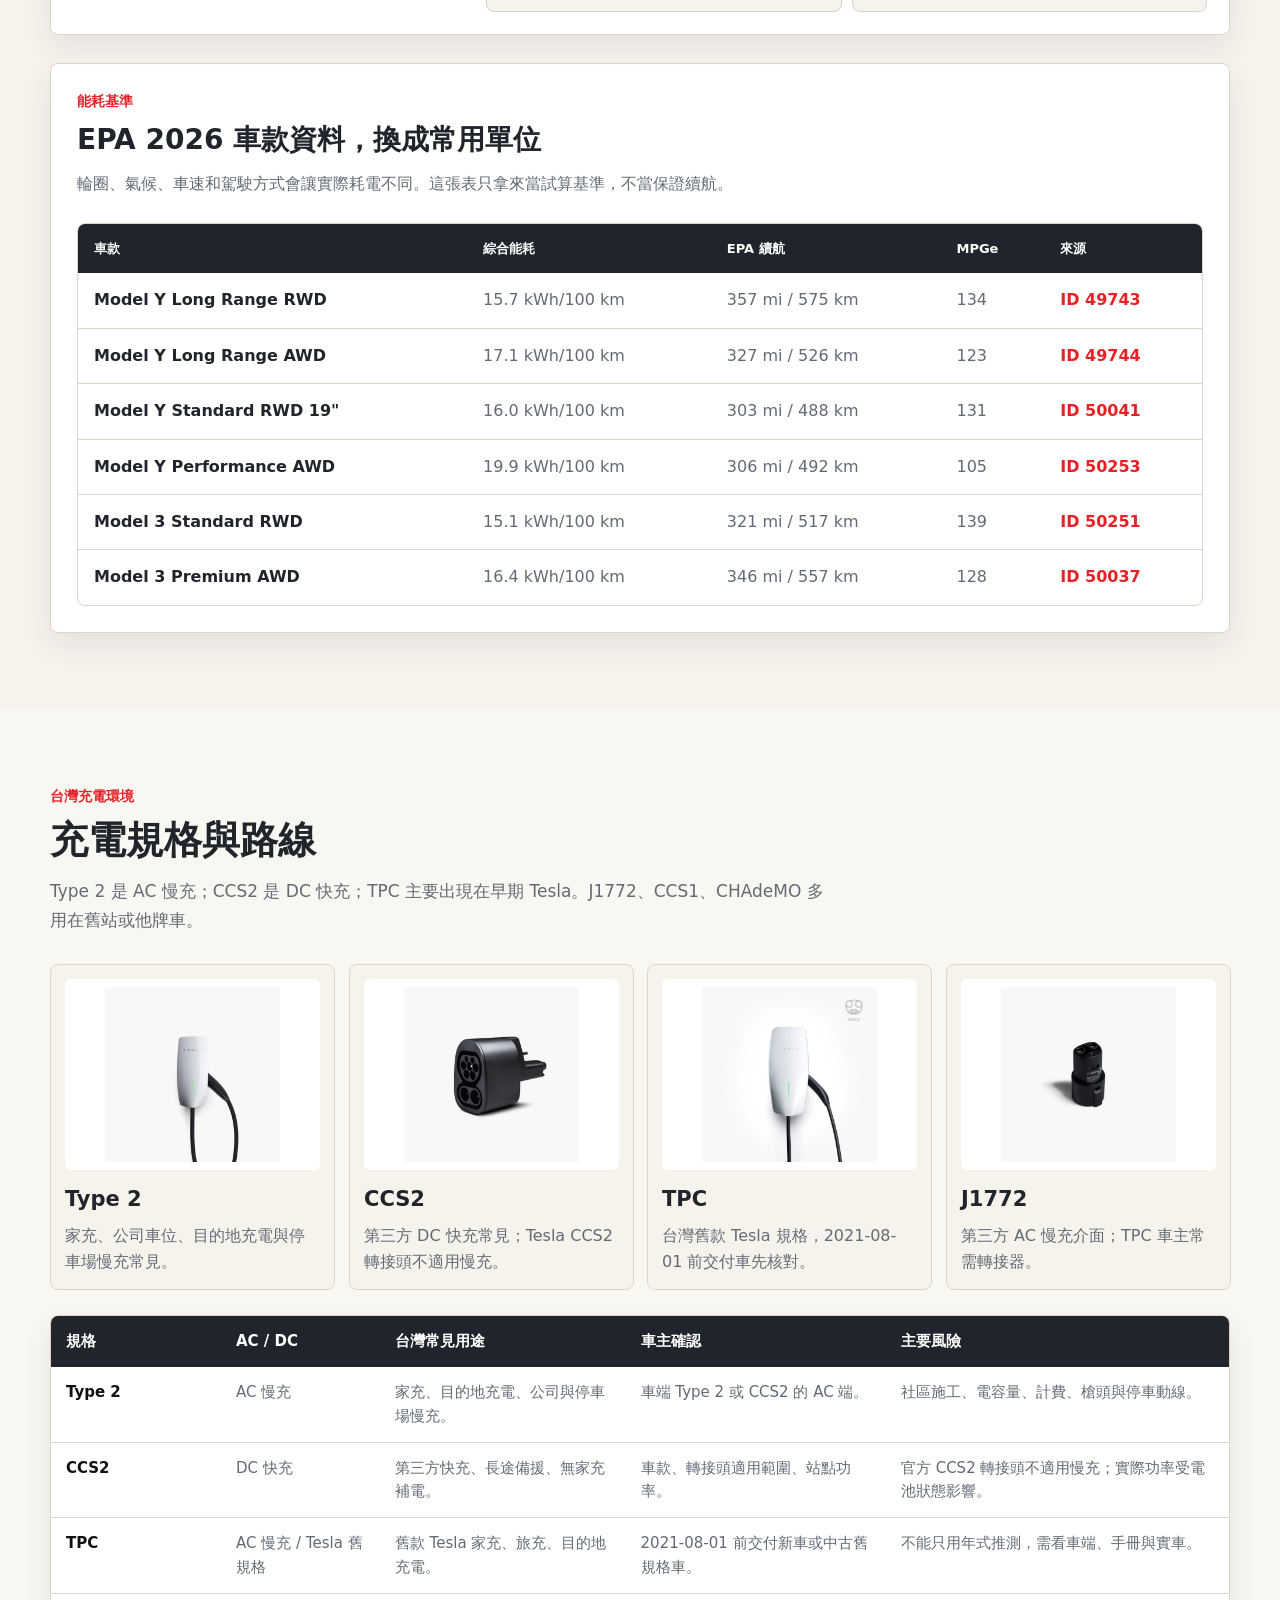
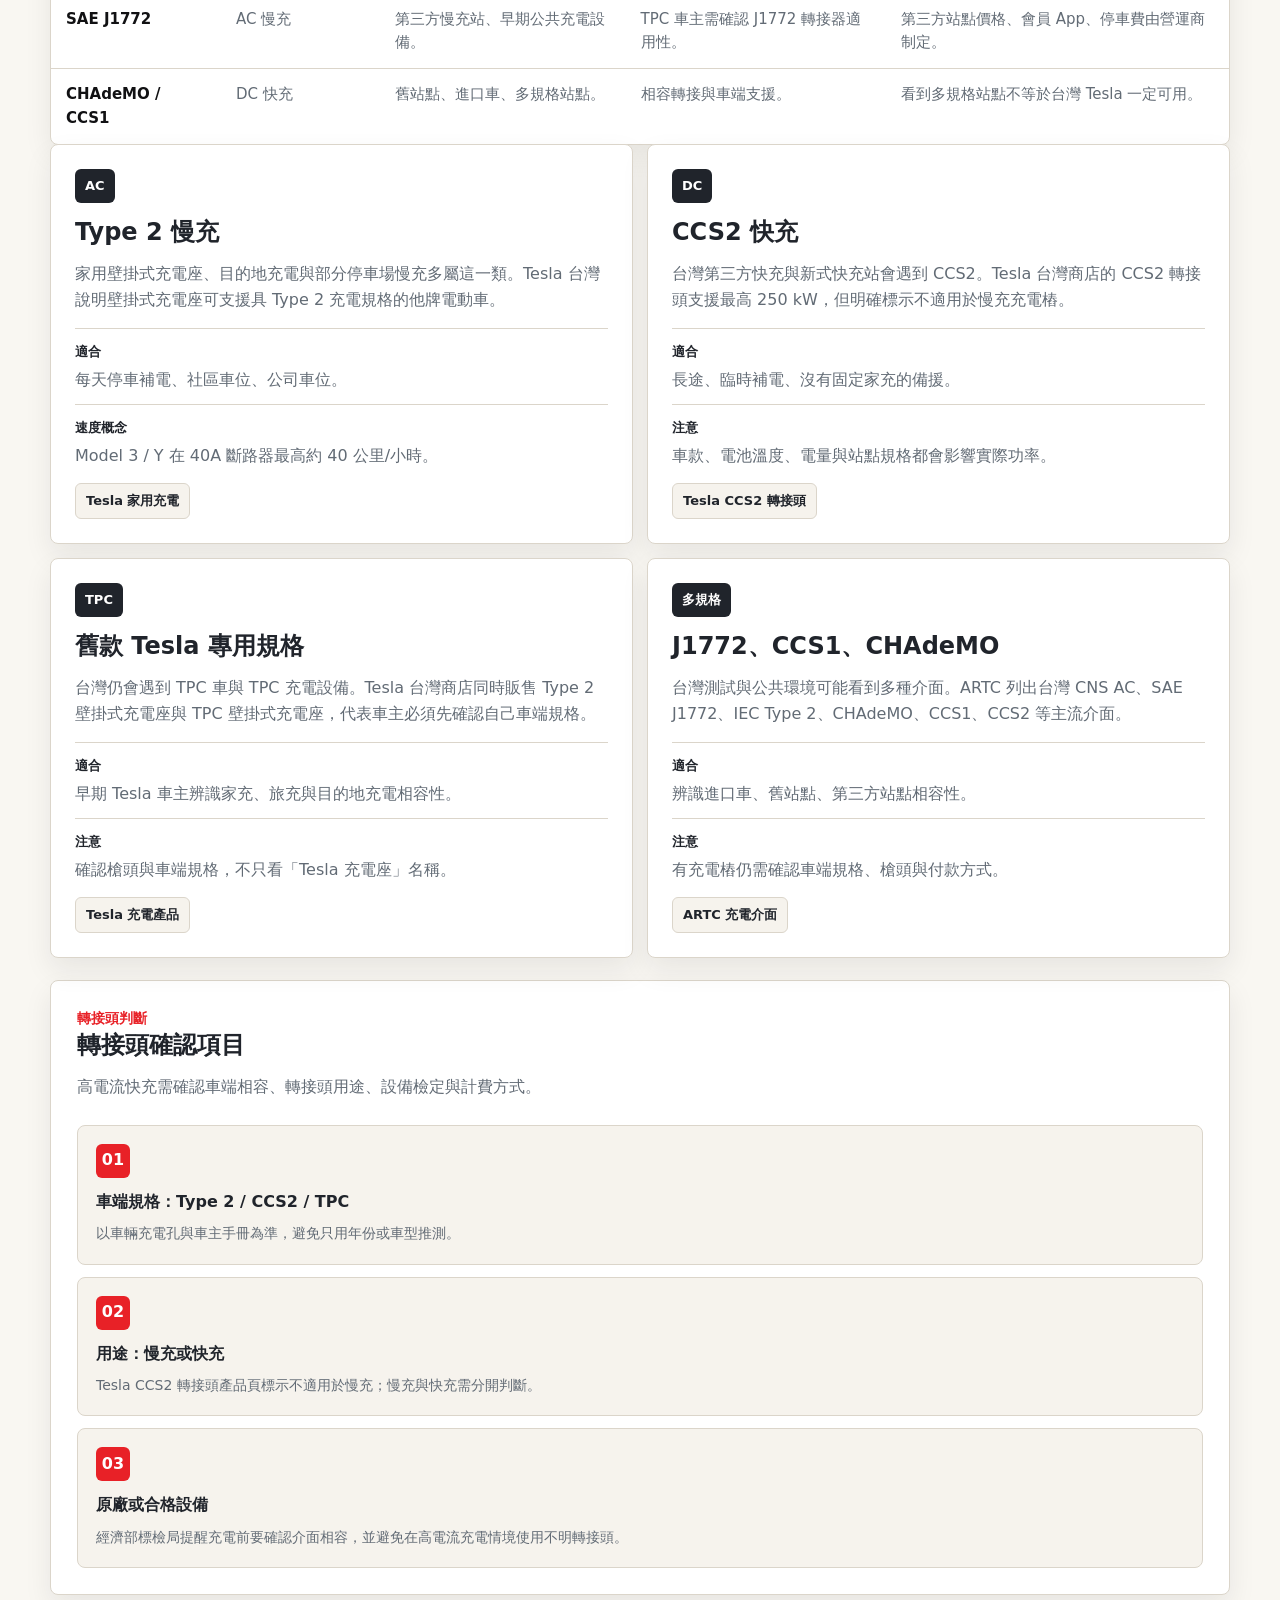
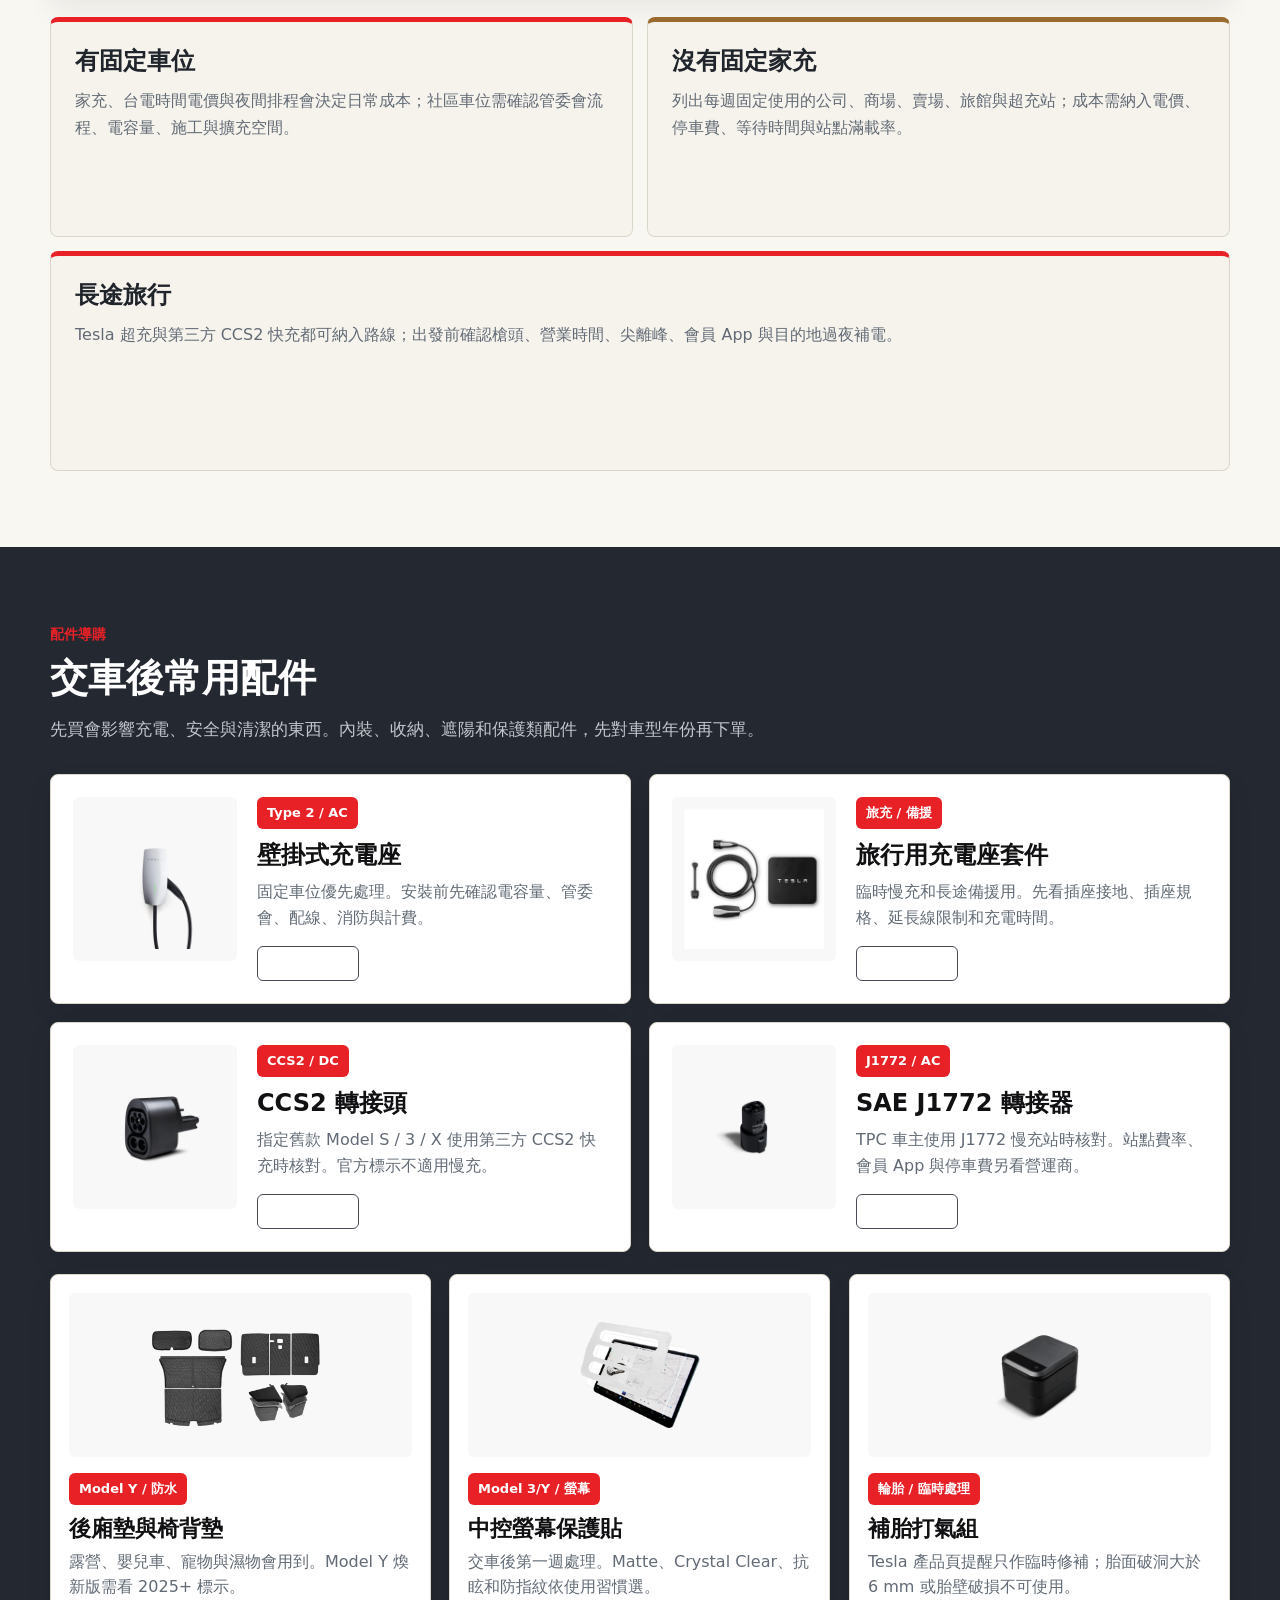
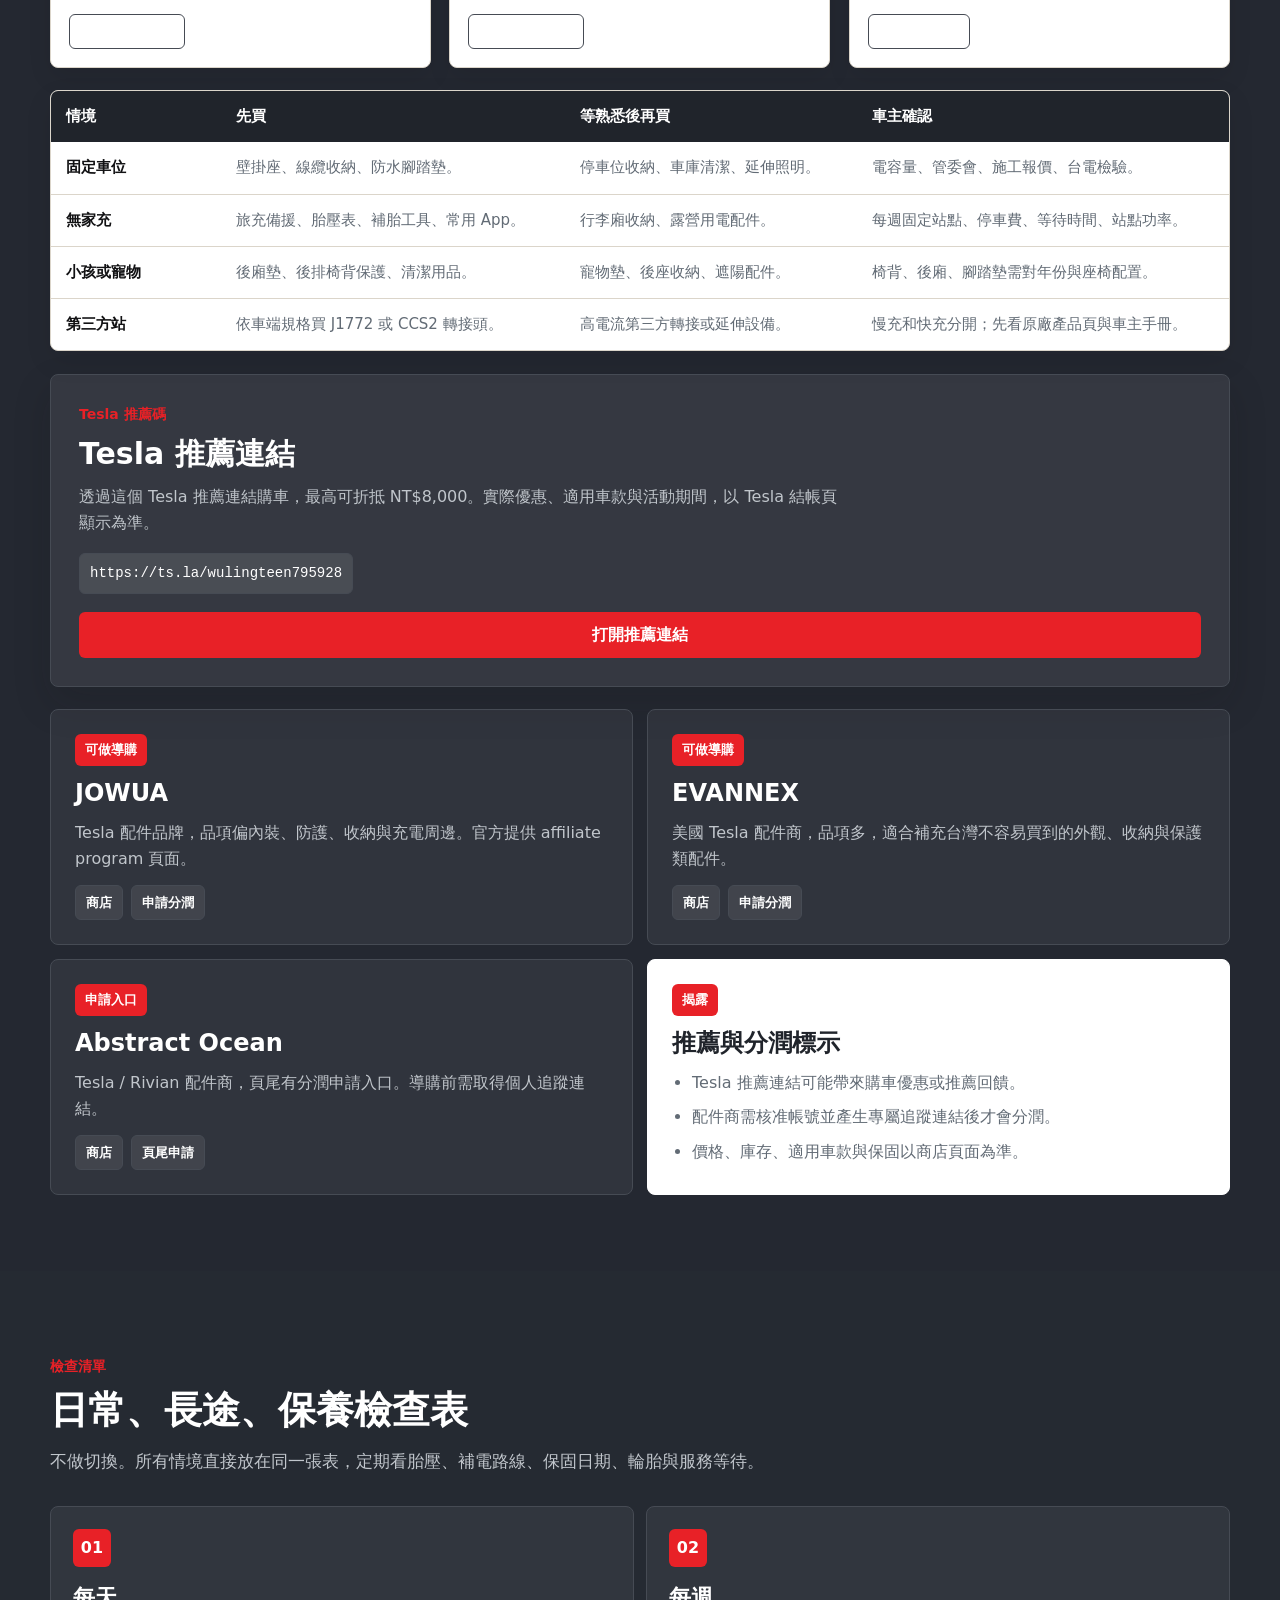
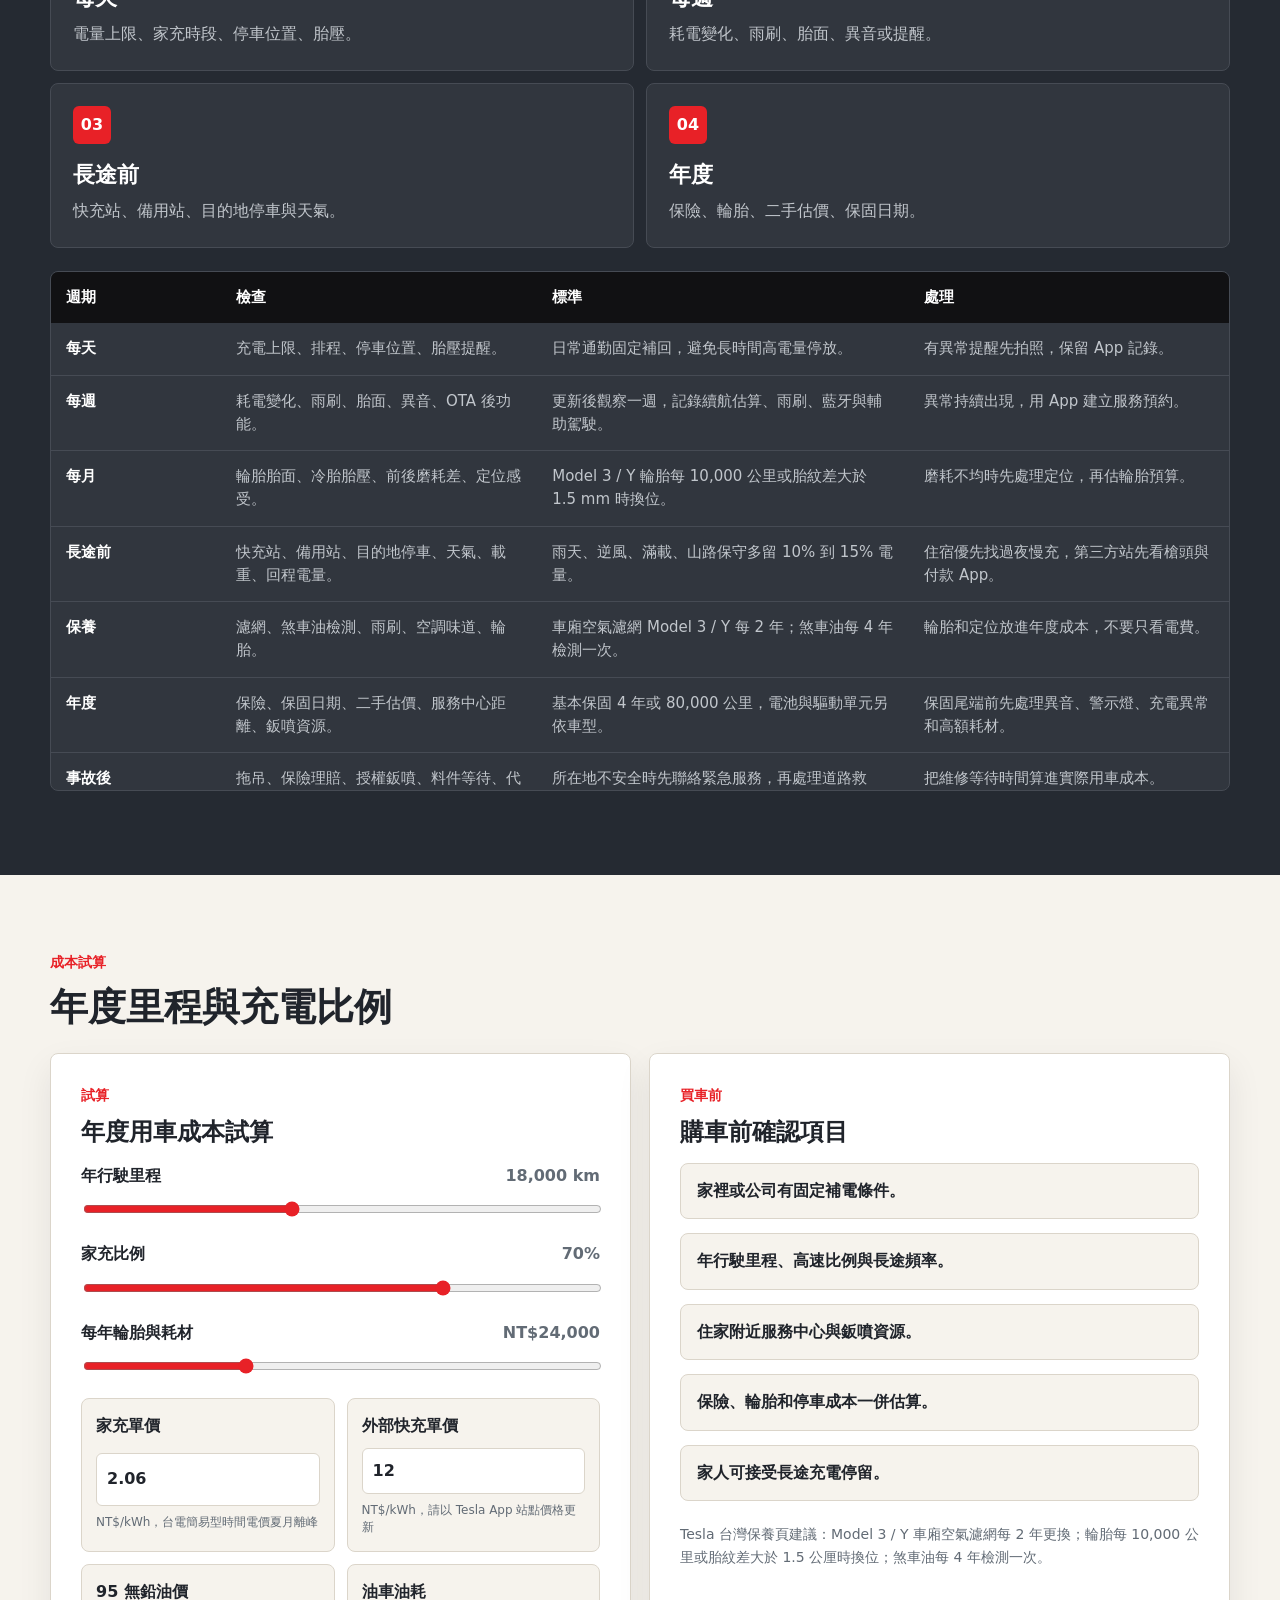
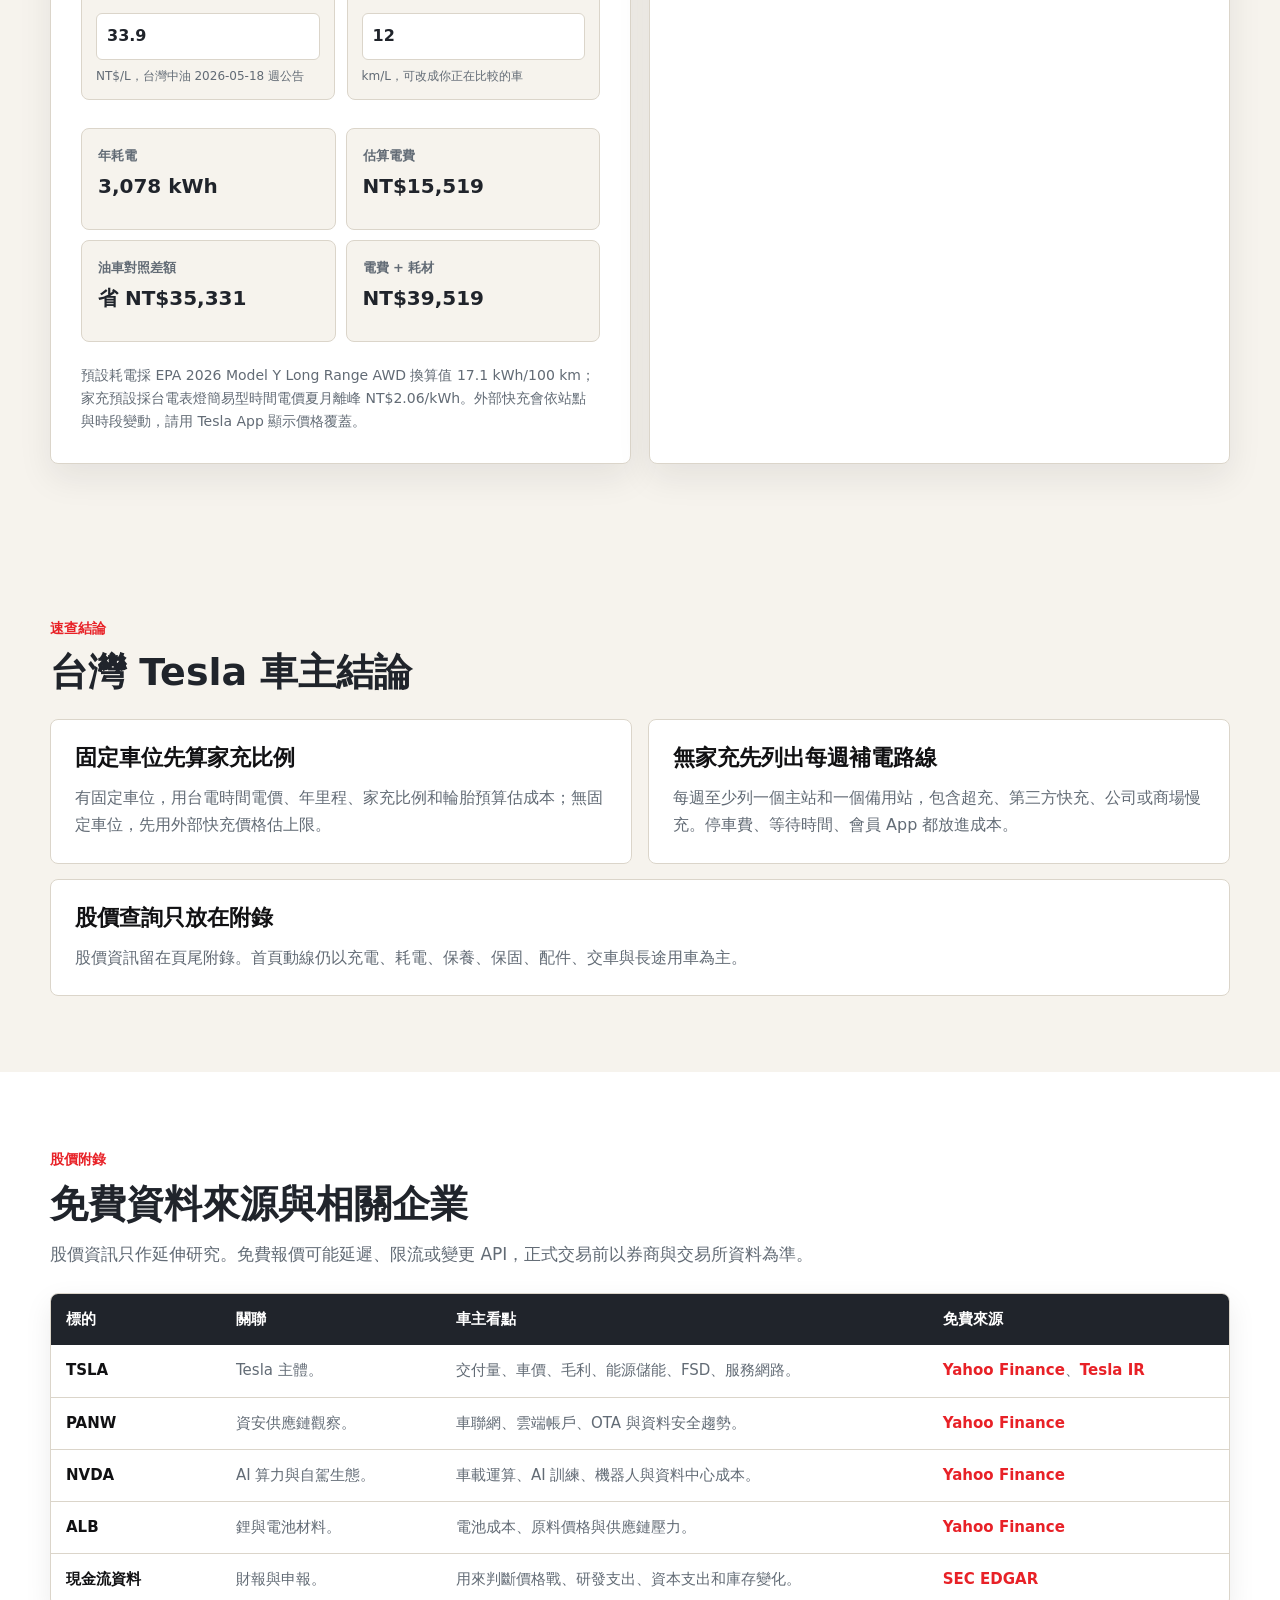
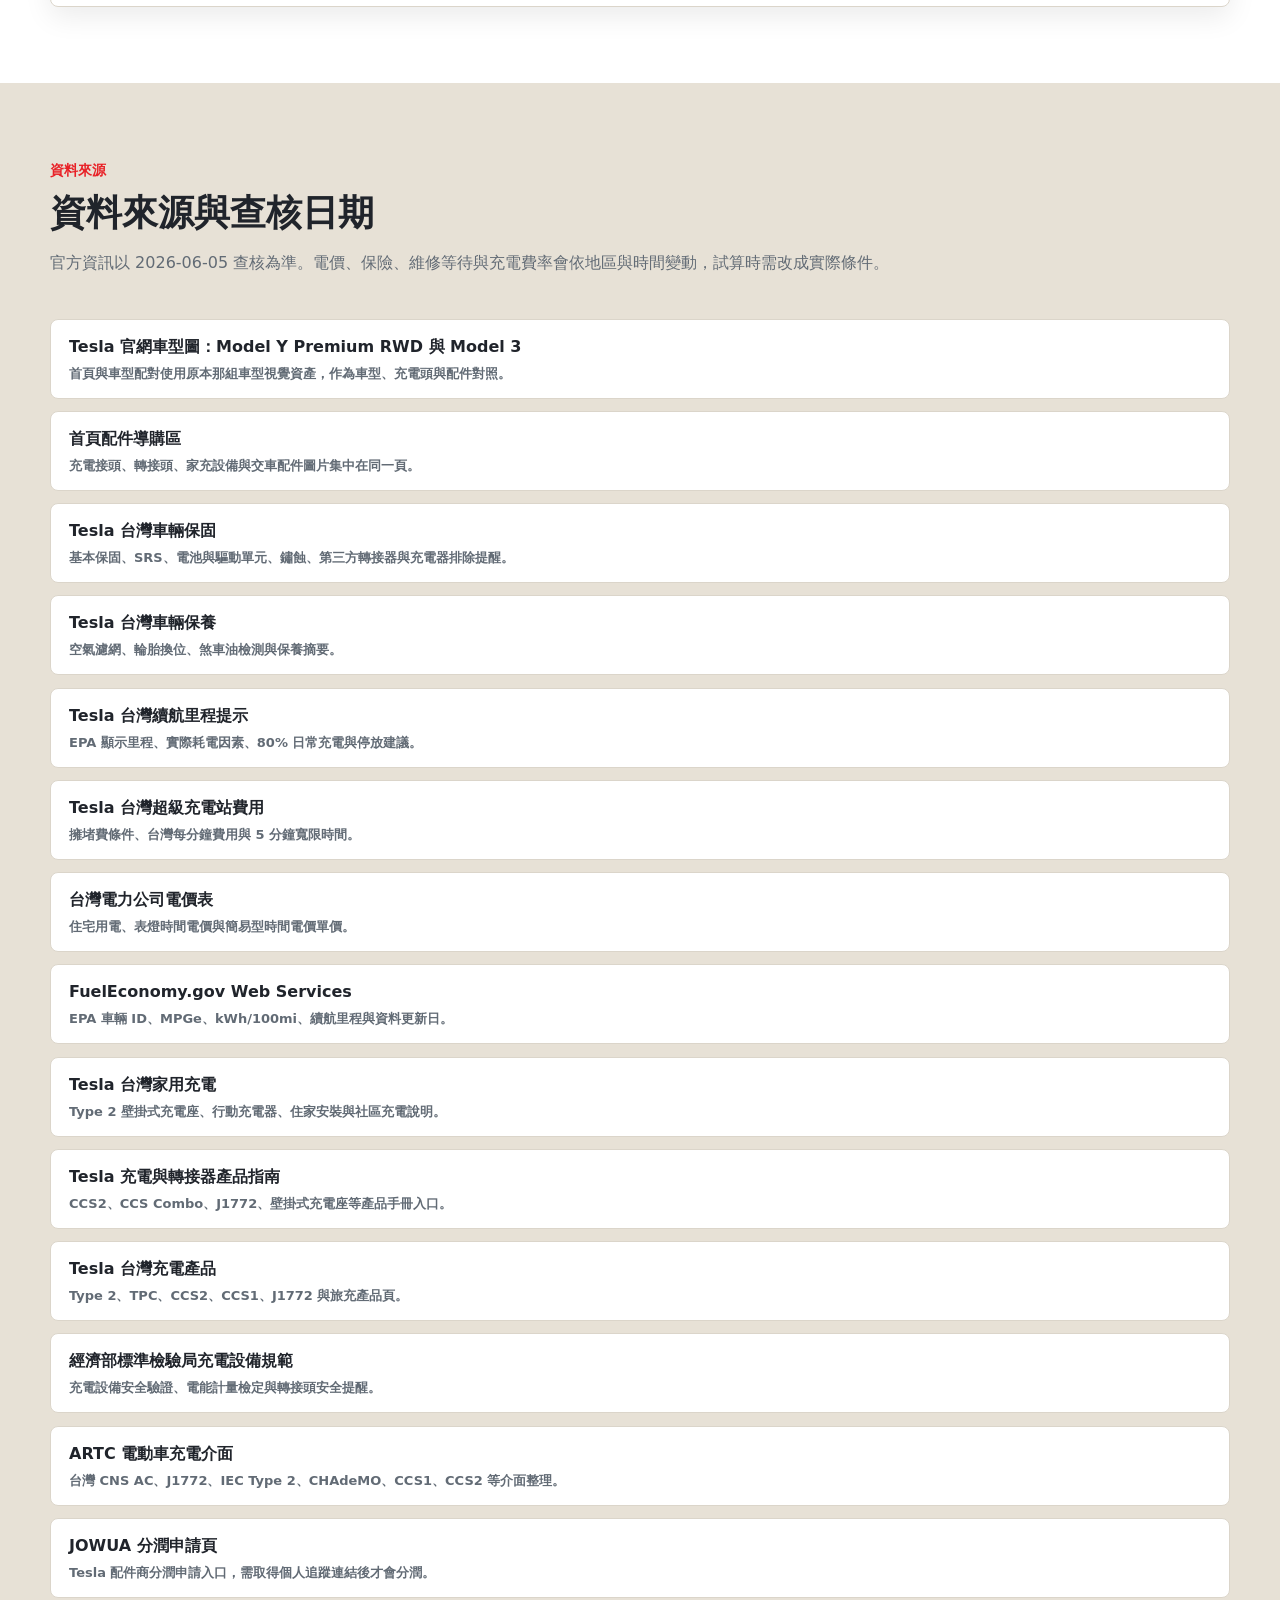
==== commit 5c1e54ae: "Convert owner site to single-page guide" ====
--- a/index.html
+++ b/index.html
@@ -5,7 +5,7 @@
     <meta name="viewport" content="width=device-width, initial-scale=1">
     <meta
       name="description"
-      content="台灣 Tesla 車主筆記，整理充電規格、轉接頭、耗電、保養、購車推薦碼與一年用車成本。"
+      content="台灣 Tesla 車主決策筆記，先選車型與交付年份，再核對充電規格、轉接頭、配件、保固與一年用車成本。"
     >
     <meta name="robots" content="index, follow, max-image-preview:large">
     <meta name="author" content="Tesla 車主筆記">
@@ -17,7 +17,7 @@
     <meta property="og:type" content="website">
     <meta property="og:site_name" content="Tesla 車主筆記">
     <meta property="og:title" content="Tesla 車主筆記 | 台灣充電、耗電與保養">
-    <meta property="og:description" content="Tesla 車主速查：充電接頭、家充快充、耗電基準、保養保固、輪胎與年度成本試算。">
+    <meta property="og:description" content="台灣 Tesla 車主用車決策台：車型年份、充電接頭、家充快充、配件、保養保固與年度成本試算。">
     <meta property="og:url" content="https://wulingteen.github.io/TeslaInfo/">
     <meta property="og:image" content="https://wulingteen.github.io/TeslaInfo/assets/tesla-info-og.jpg">
     <meta property="og:image:width" content="1200">
@@ -25,7 +25,7 @@
     <meta property="og:image:alt" content="Tesla 車主筆記首頁圖">
     <meta name="twitter:card" content="summary_large_image">
     <meta name="twitter:title" content="Tesla 車主筆記 | 台灣充電、耗電與保養">
-    <meta name="twitter:description" content="Tesla 車主速查：充電接頭、家充快充、耗電基準、保養保固、輪胎與年度成本試算。">
+    <meta name="twitter:description" content="台灣 Tesla 車主用車決策台：車型年份、充電接頭、家充快充、配件、保養保固與年度成本試算。">
     <meta name="twitter:image" content="https://wulingteen.github.io/TeslaInfo/assets/tesla-info-og.jpg">
     <script type="application/ld+json">
       {
@@ -52,7 +52,7 @@
             "@id": "https://wulingteen.github.io/TeslaInfo/#webpage",
             "url": "https://wulingteen.github.io/TeslaInfo/",
             "name": "Tesla 車主筆記 | 台灣充電、耗電與保養",
-            "description": "台灣 Tesla 車主筆記，整理充電規格、轉接頭、耗電、保養、購車推薦碼與一年用車成本。",
+            "description": "台灣 Tesla 車主決策筆記，先選車型與交付年份，再核對充電規格、轉接頭、配件、保固與一年用車成本。",
             "isPartOf": {
               "@id": "https://wulingteen.github.io/TeslaInfo/#website"
             },
@@ -62,7 +62,7 @@
               "width": 1200,
               "height": 630
             },
-            "dateModified": "2026-06-05",
+            "dateModified": "2026-06-06",
             "inLanguage": "zh-Hant"
           },
           {
@@ -110,7 +110,7 @@
         ]
       }
     </script>
-    <link rel="stylesheet" href="styles.css?v=20260605-cinematic">
+    <link rel="stylesheet" href="styles.css?v=20260606-singlepage">
   </head>
   <body>
     <header class="site-header" aria-label="主要導覽">
@@ -118,18 +118,16 @@
         <span class="brand-mark" aria-hidden="true">T</span>
         <span>Tesla 車主筆記</span>
       </a>
-      <nav class="site-nav" aria-label="全站導覽">
-        <a href="index.html">首頁</a>
-        <a href="beginner-guide.html">新手全須知</a>
-        <a href="index.html#dashboard">常用數字</a>
-        <a href="index.html#model-match">車型配對</a>
-        <a href="index.html#charging-basics">充電標準</a>
-        <a href="accessories.html">配件圖鑑</a>
-        <a href="index.html#radar">檢查清單</a>
-        <a href="index.html#warranty">保固</a>
-        <a href="index.html#tools">成本試算</a>
-        <a href="index.html#sources">資料來源</a>
-        <a href="stock-analysis.html">股價</a>
+      <nav class="site-nav" aria-label="單頁導覽">
+        <a href="#model-match">車型接頭</a>
+        <a href="#owner-setup">新手流程</a>
+        <a href="#charging-basics">充電標準</a>
+        <a href="#accessory-guide">配件導購</a>
+        <a href="#warranty">保固</a>
+        <a href="#tools">成本</a>
+        <a href="#radar">檢查表</a>
+        <a href="#market-appendix">股價附錄</a>
+        <a href="#sources">來源</a>
       </nav>
     </header>
 
@@ -145,78 +143,64 @@
         >
         <div class="hero-shade" aria-hidden="true"></div>
         <div class="container hero-content">
-          <p class="eyebrow">台灣車主筆記</p>
+          <p class="eyebrow">台灣 Tesla 用車決策</p>
           <h1>Tesla 車主筆記</h1>
           <p class="hero-copy">
-            Type 2 慢充、CCS2 快充、TPC 舊車、輪胎每 10,000 公里、基本保固 4 年或 80,000 公里，Model 3 / Y 電池與驅動單元依車型看 8 年與里程上限。
+            先選車型與交付年份，再核對充電孔、轉接頭、配件、保固與一年成本。Type 2、CCS2、TPC、家充比例和輪胎耗材放在同一條車主動線。
           </p>
           <div class="hero-actions" aria-label="快速前往">
-            <a class="button primary" href="#warranty">看保固</a>
-            <a class="button secondary" href="accessories.html">看配件與接頭</a>
-            <a class="button secondary" href="beginner-guide.html">看交車清單</a>
-          </div>
-          <dl class="hero-facts" aria-label="車主速查分類">
-            <div>
-              <dt>充電</dt>
-              <dd>Type 2、CCS2、TPC</dd>
-            </div>
-            <div>
-              <dt>保養</dt>
-              <dd>濾網、輪胎、煞車油</dd>
-            </div>
-            <div>
-              <dt>保固</dt>
-              <dd>4 年 / 80,000 公里</dd>
-            </div>
-            <div>
-              <dt>成本</dt>
-              <dd>電費、輪胎、保險</dd>
-            </div>
-          </dl>
+            <a class="button primary" href="#model-match">核對車端規格</a>
+            <a class="button secondary" href="#tools">算一年成本</a>
+            <a class="button secondary" href="#owner-setup">看交車流程</a>
+          </div>
         </div>
       </section>
 
       <section class="answer-band" aria-labelledby="home-answer-title">
         <div class="container">
-          <h2 class="sr-only" id="home-answer-title">Tesla 車主速查</h2>
+          <div class="answer-heading">
+            <p class="eyebrow">車主決策台</p>
+            <h2 id="home-answer-title">先完成 4 個判斷，再看細節</h2>
+            <p>台灣 Tesla 車主最常卡在車端規格、固定補電、配件年份與保固成本。首頁把這四件事排成可執行順序。</p>
+          </div>
           <div class="answer-strip">
             <article>
-              <span>車端規格</span>
-              <strong>先分 Type 2、CCS2、TPC</strong>
-              <p>慢充看 Type 2 或 TPC，第三方快充看 CCS2。舊車、二手車先看充電孔和交付日期。</p>
+              <span>選車況</span>
+              <strong>交付年份比車名更關鍵</strong>
+              <p>同樣是 Model 3 或 Model Y，年份會影響充電孔、轉接頭與配件標示。二手車先核對交付日期和車端規格。</p>
               <ul class="answer-points">
-                <li>2021-08-01 前交付車常見 TPC 判斷點。</li>
-                <li>CCS2 轉接頭標示最高 250 kW，官方註明不適用慢充。</li>
+                <li>2021-08-01 前交付車優先確認 TPC。</li>
+                <li>2024+ Model 3 與 2025+ Model Y 配件需看新版標示。</li>
               </ul>
-              <a class="source-chip" href="accessories.html#connector-specs">看接頭規格</a>
-            </article>
-            <article>
-              <span>日常補電</span>
-              <strong>家充比例決定成本</strong>
+              <a class="source-chip" href="#model-match">打開車型配對</a>
+            </article>
+            <article>
+              <span>查接頭</span>
+              <strong>慢充、快充、轉接頭分開判斷</strong>
+              <p>Type 2 多用於 AC 慢充，CCS2 用於 DC 快充，TPC 常見於早期台灣 Tesla。轉接頭不能只看插得進去。</p>
+              <ul class="answer-points">
+                <li>CCS2 轉接頭官方標示不適用慢充。</li>
+                <li>第三方站點需看槍頭、付款 App、停車費與站點功率。</li>
+              </ul>
+              <a class="source-chip" href="#connector-specs">看接頭規格</a>
+            </article>
+            <article>
+              <span>算成本</span>
+              <strong>家充比例決定日常花費</strong>
               <p>有固定車位先估家充比例；無家充先列每週固定可用站點，再把停車費和等待時間放進成本。</p>
               <ul class="answer-points">
-                <li>預設家充單價用台電夏月離峰 NT$2.06/kWh。</li>
-                <li>外部快充單價以 Tesla App 或站點 App 當日價格覆蓋。</li>
+                <li>年里程、家充比例、快充單價會改變年度電費。</li>
+                <li>輪胎、濾網、保險和停車費要放進同一張表。</li>
               </ul>
               <a class="source-chip" href="#tools">打開成本試算</a>
             </article>
             <article>
-              <span>輪胎保養</span>
-              <strong>每 10,000 公里看一次</strong>
-              <p>胎壓、胎面、定位和換位週期會影響耗電、噪音與年度花費。</p>
+              <span>保養保固</span>
+              <strong>保固日期與耗材週期分開記</strong>
+              <p>交車後先保存 App 內保固頁。輪胎、濾網、煞車油和保險成本，會比傳統燃油保養更常影響年度預算。</p>
               <ul class="answer-points">
+                <li>基本車輛保固 4 年或 80,000 公里。</li>
                 <li>Model 3 / Y 輪胎每 10,000 公里或胎紋差大於 1.5 mm 時換位。</li>
-                <li>車廂濾網每 2 年，煞車油每 4 年檢測一次。</li>
-              </ul>
-              <a class="source-chip" href="beginner-guide.html#maintenance-warranty">看保養週期</a>
-            </article>
-            <article>
-              <span>保固日期</span>
-              <strong>基本保固 4 年或 80,000 公里</strong>
-              <p>買中古車或保固快到期前，基本保固、電池保固、驅動單元保固要分開核對。</p>
-              <ul class="answer-points">
-                <li>Model Y RWD 電池保固 8 年或 160,000 公里。</li>
-                <li>Model Y LR / Performance AWD 為 8 年或 192,000 公里，容量下限 70%。</li>
               </ul>
               <a class="source-chip" href="#warranty">看保固速查</a>
             </article>
@@ -225,96 +209,169 @@
       </section>
 
       <section class="model-match-band" id="model-match" aria-labelledby="model-match-title">
-        <div class="container model-match-layout">
+        <div class="container">
           <div class="model-match-copy motion-reveal">
-            <p class="eyebrow dark">車型配對</p>
-            <h2 id="model-match-title">車型、充電頭、配件一次對上</h2>
+            <p class="eyebrow dark">車型接頭</p>
+            <h2 id="model-match-title">車況、接頭、配件一次展開</h2>
             <p>
-              按 2025+、2021-2024、2024+ Model 3、2021-08-01 前 TPC 分組。每組列慢充、快充、先買配件、避開項目。
+              先用交付年份和充電孔分組，再看慢充、快充、配件年份。二手車以實車充電孔、App 保固頁與車主手冊為準。
             </p>
-            <div class="model-tabs" role="tablist" aria-label="選擇 Tesla 車型世代">
-              <button class="model-button is-active" type="button" data-model="y-juniper" role="tab" aria-selected="true">
-                <span>Model Y 煥新版</span>
-                <small>2025+ / RWD 外觀</small>
-              </button>
-              <button class="model-button" type="button" data-model="y-legacy" role="tab" aria-selected="false">
-                <span>Model Y</span>
-                <small>2021-2024</small>
-              </button>
-              <button class="model-button" type="button" data-model="model3-highland" role="tab" aria-selected="false">
-                <span>Model 3</span>
-                <small>2024+ / Highland</small>
-              </button>
-              <button class="model-button" type="button" data-model="tpc-early" role="tab" aria-selected="false">
-                <span>早期 S / 3 / X</span>
-                <small>2021-08-01 前</small>
-              </button>
-            </div>
-          </div>
-
-          <div class="model-fit-stage is-visible" aria-live="polite">
-            <div class="model-hero-frame" data-fit="vehicle">
-              <img
-                id="modelHeroImage"
-                src="assets/vehicles/model-y-rwd.png?v=20260605-original"
-                alt="Model Y 煥新版 RWD 完整車身去背圖"
-                width="1050"
-                height="390"
-                data-fit="vehicle"
-                decoding="async"
-              >
-              <div class="model-hero-caption">
-                <span id="modelGeneration">2025+ / RWD 外觀</span>
-                <strong id="modelName">Model Y 煥新版</strong>
-                <p id="modelSummary">Type 2 慢充、第三方快充以車端 CCS2 或適配狀態判斷，配件需看 2025+ 標示。</p>
-              </div>
-            </div>
-
-            <div class="fit-visuals" aria-label="車型對應充電頭與配件圖片">
-              <figure class="fit-visual">
-                <img id="fitImage0" src="assets/accessories/type2-wall-connector.webp" alt="Type 2 壁掛式充電座" width="1200" height="1200" decoding="async">
-                <figcaption><span id="fitTag0">慢充</span><strong id="fitTitle0">Type 2 壁掛座</strong></figcaption>
-              </figure>
-              <figure class="fit-visual">
-                <img id="fitImage1" src="assets/accessories/ccs2-adapter.webp" alt="CCS2 轉接頭" width="1200" height="1200" decoding="async">
-                <figcaption><span id="fitTag1">快充</span><strong id="fitTitle1">CCS2 快充</strong></figcaption>
-              </figure>
-              <figure class="fit-visual">
-                <img id="fitImage2" src="assets/accessories/trunk-liner.webp" alt="Model Y 後廂墊與收納組" width="1400" height="933" decoding="async">
-                <figcaption><span id="fitTag2">配件</span><strong id="fitTitle2">2025+ 後廂墊</strong></figcaption>
-              </figure>
-              <figure class="fit-visual">
-                <img id="fitImage3" src="assets/accessories/screen-protector.webp" alt="中控螢幕保護貼" width="1200" height="800" decoding="async">
-                <figcaption><span id="fitTag3">防護</span><strong id="fitTitle3">螢幕保護貼</strong></figcaption>
-              </figure>
-            </div>
-
-            <div class="model-fit-panel">
-              <dl class="model-fit-list">
-                <div>
-                  <dt>慢充</dt>
-                  <dd id="modelSlow">Type 2 壁掛式充電座，家充、公司車位、目的地充電先看電容量與槍頭。</dd>
-                </div>
-                <div>
-                  <dt>快充</dt>
-                  <dd id="modelFast">第三方快充先看 CCS2 規格、站點功率、付款 App 與車端適配。</dd>
-                </div>
-                <div>
-                  <dt>先買</dt>
-                  <dd id="modelStarter">Type 2 壁掛座、螢幕保護貼、補胎打氣組、2025+ 後廂墊。</dd>
-                </div>
-                <div>
-                  <dt>避開</dt>
-                  <dd id="modelAvoid">後廂墊、遮陽、收納和椅背墊需看 2025+ 或 Juniper 標示。</dd>
-                </div>
-              </dl>
-              <div class="model-source-row">
-                <a class="source-chip" id="modelPrimaryLink" href="accessories.html#owner-accessories">看完整配件清單</a>
-                <a class="source-chip" href="https://shop.tesla.com/zh_tw/product/type-2-wall-connector" target="_blank" rel="noopener noreferrer">Tesla Type 2 來源</a>
-                <a class="source-chip" href="https://shop.tesla.com/zh_tw/product/ccs-combo-2-adapter" target="_blank" rel="noopener noreferrer">Tesla CCS2 來源</a>
-                <a class="source-chip" href="https://shop.tesla.com/zh_tw/product/sae-j1772-adapter" target="_blank" rel="noopener noreferrer">Tesla J1772 來源</a>
-              </div>
-            </div>
+          </div>
+
+          <div class="vehicle-strip" aria-label="車型外觀對照">
+            <article>
+              <img src="assets/vehicles/model-y-rwd.png?v=20260605-original" alt="Model Y 煥新版 RWD 完整車身去背圖" width="1050" height="390" decoding="async">
+              <span>Model Y 煥新版</span>
+              <strong>2025+ / RWD 外觀</strong>
+            </article>
+            <article>
+              <img src="assets/vehicles/model-y-legacy.png?v=20260605-original" alt="2021-2024 Model Y 完整車身去背圖" width="1180" height="664" decoding="async">
+              <span>Model Y</span>
+              <strong>2021-2024</strong>
+            </article>
+            <article>
+              <img src="assets/vehicles/model-3-highland.png?v=20260605-original" alt="Model 3 Highland 完整車身去背圖" width="1540" height="552" decoding="async">
+              <span>Model 3</span>
+              <strong>2024+ / Highland</strong>
+            </article>
+            <article>
+              <img src="assets/vehicles/model-3-tpc-legacy.png?v=20260605-original" alt="早期 Tesla TPC 車端參考車完整去背圖" width="1180" height="664" decoding="async">
+              <span>早期 S / 3 / X</span>
+              <strong>2021-08-01 前</strong>
+            </article>
+          </div>
+
+          <div class="dense-table-wrap model-matrix-wrap" tabindex="0" aria-label="車型接頭與配件對照表">
+            <table class="dense-table model-matrix">
+              <thead>
+                <tr>
+                  <th scope="col">車況</th>
+                  <th scope="col">慢充</th>
+                  <th scope="col">快充</th>
+                  <th scope="col">先買</th>
+                  <th scope="col">避開</th>
+                  <th scope="col">來源</th>
+                </tr>
+              </thead>
+              <tbody>
+                <tr>
+                  <th scope="row">Model Y 煥新版，2025+</th>
+                  <td>Type 2 壁掛座；先確認社區電容量、管委會、施工報價。</td>
+                  <td>第三方快充看 CCS2 車端適配、站點功率、付款 App。</td>
+                  <td>螢幕保護貼、補胎打氣組、2025+ 後廂墊、線材收納。</td>
+                  <td>標示 2021-2024 的後廂墊、遮陽、收納和椅背墊。</td>
+                  <td><a href="https://shop.tesla.com/zh_tw/product/type-2-wall-connector">Type 2</a></td>
+                </tr>
+                <tr>
+                  <th scope="row">Model Y，2021-2024</th>
+                  <td>Type 2 慢充；Tesla 台灣備註 Type 2 適用於 2021-08-01 後交付新車。</td>
+                  <td>第三方 CCS2 快充需看槍頭、價格、停車費和車端適配。</td>
+                  <td>Type 2 壁掛座、旅充備援、2021-2024 後廂墊、補胎工具。</td>
+                  <td>2025+ Juniper 專用後廂、遮陽、前廂與椅背配件。</td>
+                  <td><a href="https://shop.tesla.com/zh_tw/category/charging">充電產品</a></td>
+                </tr>
+                <tr>
+                  <th scope="row">Model 3 Highland，2024+</th>
+                  <td>Type 2 家充、目的地充電、公司車位慢充。</td>
+                  <td>第三方 CCS2 快充看車端適配、電池溫度、站點功率和付款方式。</td>
+                  <td>螢幕保護貼、胎壓工具、補胎打氣組、2024+ 內裝收納。</td>
+                  <td>舊 Model 3 中控、腳踏墊、遮陽與收納配件。</td>
+                  <td><a href="https://www.tesla.com/ownersmanual/model3/zh_tw/">Model 3 手冊</a></td>
+                </tr>
+                <tr>
+                  <th scope="row">早期 S / 3 / X，2021-08-01 前</th>
+                  <td>TPC 車端先看 J1772 轉接器；Tesla 標示最高 19.2 kW。</td>
+                  <td>CCS2 轉接頭適用區間需逐車核對，官方標示最高 250 kW，不適用慢充。</td>
+                  <td>TPC 壁掛座或旅充、J1772 慢充轉接器、CCS2 適配確認。</td>
+                  <td>未確認車端與原廠適配前，先避開高電流第三方轉接頭。</td>
+                  <td><a href="https://shop.tesla.com/zh_tw/product/sae-j1772-adapter">J1772</a></td>
+                </tr>
+              </tbody>
+            </table>
+          </div>
+        </div>
+      </section>
+
+      <section class="guide-band guide-white" id="owner-setup" aria-labelledby="owner-setup-title">
+        <div class="container">
+          <div class="section-heading compact">
+            <p class="eyebrow dark">新手流程</p>
+            <h2 id="owner-setup-title">下訂到第一個月</h2>
+            <p>買車前先處理充電與成本；交車後先完成 App、手機鑰匙、付款、保固截圖和第一週補電路線。</p>
+          </div>
+
+          <div class="beginner-stats" aria-label="新手必看數字">
+            <article>
+              <span>交車</span>
+              <strong>30-40 分鐘</strong>
+              <p>Tesla 台灣交付頁說明交付中心取車流程約需 30-40 分鐘，建議提早 5-10 分鐘抵達。</p>
+            </article>
+            <article>
+              <span>基本保固</span>
+              <strong>4 年 / 80,000 km</strong>
+              <p>新車基本車輛有限保固以先到者為準；電池與驅動單元另依車型看 8 年與里程。</p>
+            </article>
+            <article>
+              <span>道路救援</span>
+              <strong>0809 007518</strong>
+              <p>Tesla 道路救援提供 24 小時全年無休支援；所在地不安全時先聯絡緊急服務。</p>
+            </article>
+            <article>
+              <span>App</span>
+              <strong>交付後啟用</strong>
+              <p>車輛交付且 App 存取權啟用後，可使用手機鑰匙、充電、恆溫、付款與服務預約。</p>
+            </article>
+          </div>
+
+          <div class="dense-table-wrap" tabindex="0" aria-label="Tesla 新手流程表">
+            <table class="dense-table">
+              <thead>
+                <tr>
+                  <th scope="col">階段</th>
+                  <th scope="col">先處理</th>
+                  <th scope="col">車主檢查</th>
+                  <th scope="col">官方入口</th>
+                </tr>
+              </thead>
+              <tbody>
+                <tr>
+                  <th scope="row">下訂前</th>
+                  <td>試駕、固定車位、家充施工、年里程、保險、輪胎預算。</td>
+                  <td>沒有家充時，先列每週主站、備用站、停車費和等待時間。</td>
+                  <td><a href="https://www.tesla.com/zh_TW/support/ordering-new-vehicle">訂購車輛</a></td>
+                </tr>
+                <tr>
+                  <th scope="row">交車前</th>
+                  <td>Tesla 帳戶、付款、登記、保險、交付地點、第一週充電路線。</td>
+                  <td>先下載 App，交車當天帶政府核發有效證件。</td>
+                  <td><a href="https://www.tesla.com/zh_tw/support/taking-delivery">交付當日</a></td>
+                </tr>
+                <tr>
+                  <th scope="row">交車當天</th>
+                  <td>車身、內裝、鑰匙卡、隨車物品、手機鑰匙、付款方式。</td>
+                  <td>不要急著開走，先設定充電上限、駕駛人資料、行車紀錄器。</td>
+                  <td><a href="https://www.tesla.com/zh_tw/support/tesla-app">Tesla App</a></td>
+                </tr>
+                <tr>
+                  <th scope="row">第一週</th>
+                  <td>胎壓、常用導航、Wi-Fi、超充付款、哨兵模式、鑰匙卡位置。</td>
+                  <td>記錄日常耗電與固定補電時間，確認家人會用基本功能。</td>
+                  <td><a href="https://www.tesla.com/ownersmanual/modely/zh_tw/">Model Y 手冊</a></td>
+                </tr>
+                <tr>
+                  <th scope="row">第一個月</th>
+                  <td>輪胎胎面、濾網週期、保固截圖、服務中心、道路救援電話。</td>
+                  <td>把維修等待、鈑噴、保險理賠和代步安排放進長期用車成本。</td>
+                  <td><a href="https://www.tesla.com/zh_tw/support/vehicle-maintenance">車輛保養</a></td>
+                </tr>
+                <tr>
+                  <th scope="row">中古車</th>
+                  <td>所有權轉移、保固剩餘、超充權限、充電孔、事故維修紀錄。</td>
+                  <td>第三方購車要確認前車主權限移除，一台車一次只有一個車主帳戶。</td>
+                  <td><a href="https://www.tesla.com/zh_tw/support/how-add-or-remove-vehicles-tesla-app">新增或移除車輛</a></td>
+                </tr>
+              </tbody>
+            </table>
           </div>
         </div>
       </section>
@@ -477,6 +534,80 @@
             </p>
           </div>
 
+          <div class="connector-gallery compact-gallery" id="connector-specs" aria-label="充電接頭圖片">
+            <article>
+              <img src="assets/accessories/type2-wall-connector.webp" alt="Type 2 壁掛式充電座" width="1200" height="1200" loading="lazy">
+              <h3>Type 2</h3>
+              <p>家充、公司車位、目的地充電與停車場慢充常見。</p>
+            </article>
+            <article>
+              <img src="assets/accessories/ccs2-adapter.webp" alt="CCS2 轉接頭" width="1200" height="1200" loading="lazy">
+              <h3>CCS2</h3>
+              <p>第三方 DC 快充常見；Tesla CCS2 轉接頭不適用慢充。</p>
+            </article>
+            <article>
+              <img src="assets/accessories/tpc-wall-connector.webp" alt="TPC 壁掛式充電座" width="1200" height="1200" loading="lazy">
+              <h3>TPC</h3>
+              <p>台灣舊款 Tesla 規格，2021-08-01 前交付車先核對。</p>
+            </article>
+            <article>
+              <img src="assets/accessories/j1772-adapter.webp" alt="SAE J1772 轉接器" width="1200" height="1200" loading="lazy">
+              <h3>J1772</h3>
+              <p>第三方 AC 慢充介面；TPC 車主常需轉接器。</p>
+            </article>
+          </div>
+
+          <div class="dense-table-wrap" tabindex="0" aria-label="台灣常見充電接頭規格表">
+            <table class="dense-table">
+              <thead>
+                <tr>
+                  <th scope="col">規格</th>
+                  <th scope="col">AC / DC</th>
+                  <th scope="col">台灣常見用途</th>
+                  <th scope="col">車主確認</th>
+                  <th scope="col">主要風險</th>
+                </tr>
+              </thead>
+              <tbody>
+                <tr>
+                  <th scope="row">Type 2</th>
+                  <td>AC 慢充</td>
+                  <td>家充、目的地充電、公司與停車場慢充。</td>
+                  <td>車端 Type 2 或 CCS2 的 AC 端。</td>
+                  <td>社區施工、電容量、計費、槍頭與停車動線。</td>
+                </tr>
+                <tr>
+                  <th scope="row">CCS2</th>
+                  <td>DC 快充</td>
+                  <td>第三方快充、長途備援、無家充補電。</td>
+                  <td>車款、轉接頭適用範圍、站點功率。</td>
+                  <td>官方 CCS2 轉接頭不適用慢充；實際功率受電池狀態影響。</td>
+                </tr>
+                <tr>
+                  <th scope="row">TPC</th>
+                  <td>AC 慢充 / Tesla 舊規格</td>
+                  <td>舊款 Tesla 家充、旅充、目的地充電。</td>
+                  <td>2021-08-01 前交付新車或中古舊規格車。</td>
+                  <td>不能只用年式推測，需看車端、手冊與實車。</td>
+                </tr>
+                <tr>
+                  <th scope="row">SAE J1772</th>
+                  <td>AC 慢充</td>
+                  <td>第三方慢充站、早期公共充電設備。</td>
+                  <td>TPC 車主需確認 J1772 轉接器適用性。</td>
+                  <td>第三方站點價格、會員 App、停車費由營運商制定。</td>
+                </tr>
+                <tr>
+                  <th scope="row">CHAdeMO / CCS1</th>
+                  <td>DC 快充</td>
+                  <td>舊站點、進口車、多規格站點。</td>
+                  <td>相容轉接與車端支援。</td>
+                  <td>看到多規格站點不等於台灣 Tesla 一定可用。</td>
+                </tr>
+              </tbody>
+            </table>
+          </div>
+
           <div class="charging-grid">
             <article class="charging-card">
               <span class="charging-badge">AC</span>
@@ -599,41 +730,142 @@
         </div>
       </section>
 
-      <section class="affiliate-band" id="buyer-links" aria-labelledby="buyer-links-title">
+      <section class="affiliate-band" id="accessory-guide" aria-labelledby="accessory-guide-title">
         <div class="container">
           <div class="section-heading">
-            <p class="eyebrow dark">購車與配件</p>
-            <h2 id="buyer-links-title">推薦碼與配件入口</h2>
+            <p class="eyebrow dark">配件導購</p>
+            <h2 id="accessory-guide-title">交車後常用配件</h2>
             <p>
-              購車推薦碼、配件商店與分潤申請入口集中在這裡。配件規格與圖片在圖鑑頁。
+              先買會影響充電、安全與清潔的東西。內裝、收納、遮陽和保護類配件，先對車型年份再下單。
             </p>
           </div>
 
-          <div class="affiliate-hero-card">
+          <div class="product-card-grid">
+            <article class="product-card">
+              <img src="assets/accessories/type2-wall-connector.webp" alt="第三代壁掛式 Type 2 充電座" width="1200" height="1200" loading="lazy">
+              <div>
+                <span class="affiliate-label">Type 2 / AC</span>
+                <h3>壁掛式充電座</h3>
+                <p>固定車位優先處理。安裝前先確認電容量、管委會、配線、消防與計費。</p>
+                <a class="source-chip" href="https://shop.tesla.com/zh_tw/product/type-2-wall-connector" target="_blank" rel="sponsored noopener noreferrer">Tesla 產品頁</a>
+              </div>
+            </article>
+
+            <article class="product-card">
+              <img src="assets/accessories/mobile-connector.webp" alt="第二代旅行用 Type 2 充電座套件" width="1200" height="1200" loading="lazy">
+              <div>
+                <span class="affiliate-label">旅充 / 備援</span>
+                <h3>旅行用充電座套件</h3>
+                <p>臨時慢充和長途備援用。先看插座接地、插座規格、延長線限制和充電時間。</p>
+                <a class="source-chip" href="https://shop.tesla.com/zh_tw/product/type-2-universal-mobile-connector-bundle" target="_blank" rel="sponsored noopener noreferrer">Tesla 產品頁</a>
+              </div>
+            </article>
+
+            <article class="product-card">
+              <img src="assets/accessories/ccs2-adapter.webp" alt="Tesla CCS2 轉接頭" width="1200" height="1200" loading="lazy">
+              <div>
+                <span class="affiliate-label">CCS2 / DC</span>
+                <h3>CCS2 轉接頭</h3>
+                <p>指定舊款 Model S / 3 / X 使用第三方 CCS2 快充時核對。官方標示不適用慢充。</p>
+                <a class="source-chip" href="https://shop.tesla.com/zh_tw/product/ccs-combo-2-adapter" target="_blank" rel="sponsored noopener noreferrer">Tesla 產品頁</a>
+              </div>
+            </article>
+
+            <article class="product-card">
+              <img src="assets/accessories/j1772-adapter.webp" alt="SAE J1772 充電轉接器" width="1200" height="1200" loading="lazy">
+              <div>
+                <span class="affiliate-label">J1772 / AC</span>
+                <h3>SAE J1772 轉接器</h3>
+                <p>TPC 車主使用 J1772 慢充站時核對。站點費率、會員 App 與停車費另看營運商。</p>
+                <a class="source-chip" href="https://shop.tesla.com/zh_tw/product/sae-j1772-adapter" target="_blank" rel="sponsored noopener noreferrer">Tesla 產品頁</a>
+              </div>
+            </article>
+          </div>
+
+          <div class="product-card-grid accessory-products">
+            <article class="product-card">
+              <img src="assets/accessories/trunk-liner.webp" alt="Model Y 行李廂全套組合" width="1400" height="933" loading="lazy">
+              <div>
+                <span class="affiliate-label">Model Y / 防水</span>
+                <h3>後廂墊與椅背墊</h3>
+                <p>露營、嬰兒車、寵物與濕物會用到。Model Y 煥新版需看 2025+ 標示。</p>
+                <a class="source-chip" href="https://global.jowua-life.com/products/model-y-trunk-combo" target="_blank" rel="sponsored noopener noreferrer">JOWUA 產品頁</a>
+              </div>
+            </article>
+
+            <article class="product-card">
+              <img src="assets/accessories/screen-protector.webp" alt="Model 3/Y 螢幕保護貼" width="1200" height="800" loading="lazy">
+              <div>
+                <span class="affiliate-label">Model 3/Y / 螢幕</span>
+                <h3>中控螢幕保護貼</h3>
+                <p>交車後第一週處理。Matte、Crystal Clear、抗眩和防指紋依使用習慣選。</p>
+                <a class="source-chip" href="https://www.jowua-life.com/products/tempered-glass-screen-protector-model3y" target="_blank" rel="sponsored noopener noreferrer">JOWUA 產品頁</a>
+              </div>
+            </article>
+
+            <article class="product-card">
+              <img src="assets/accessories/tire-repair-kit.webp" alt="Tesla 補胎打氣組" width="1200" height="1200" loading="lazy">
+              <div>
+                <span class="affiliate-label">輪胎 / 臨時處理</span>
+                <h3>補胎打氣組</h3>
+                <p>Tesla 產品頁提醒只作臨時修補；胎面破洞大於 6 mm 或胎壁破損不可使用。</p>
+                <a class="source-chip" href="https://shop.tesla.com/product/tire-repair-kit?tesla_logged_in=Y" target="_blank" rel="sponsored noopener noreferrer">Tesla 產品頁</a>
+              </div>
+            </article>
+          </div>
+
+          <div class="dense-table-wrap" tabindex="0" aria-label="配件購買順序表">
+            <table class="dense-table">
+              <thead>
+                <tr>
+                  <th scope="col">情境</th>
+                  <th scope="col">先買</th>
+                  <th scope="col">等熟悉後再買</th>
+                  <th scope="col">車主確認</th>
+                </tr>
+              </thead>
+              <tbody>
+                <tr>
+                  <th scope="row">固定車位</th>
+                  <td>壁掛座、線纜收納、防水腳踏墊。</td>
+                  <td>停車位收納、車庫清潔、延伸照明。</td>
+                  <td>電容量、管委會、施工報價、台電檢驗。</td>
+                </tr>
+                <tr>
+                  <th scope="row">無家充</th>
+                  <td>旅充備援、胎壓表、補胎工具、常用 App。</td>
+                  <td>行李廂收納、露營用電配件。</td>
+                  <td>每週固定站點、停車費、等待時間、站點功率。</td>
+                </tr>
+                <tr>
+                  <th scope="row">小孩或寵物</th>
+                  <td>後廂墊、後排椅背保護、清潔用品。</td>
+                  <td>寵物墊、後座收納、遮陽配件。</td>
+                  <td>椅背、後廂、腳踏墊需對年份與座椅配置。</td>
+                </tr>
+                <tr>
+                  <th scope="row">第三方站</th>
+                  <td>依車端規格買 J1772 或 CCS2 轉接頭。</td>
+                  <td>高電流第三方轉接或延伸設備。</td>
+                  <td>慢充和快充分開；先看原廠產品頁與車主手冊。</td>
+                </tr>
+              </tbody>
+            </table>
+          </div>
+
+          <div class="affiliate-hero-card" id="buyer-links">
             <div>
               <p class="eyebrow">Tesla 推薦碼</p>
               <h3>Tesla 推薦連結</h3>
               <p>
-                透過這個 Tesla 推薦連結購車，最高可折抵 NT$8,000。實際優惠、適用車款與活動期間，仍以 Tesla 結帳頁顯示為準。
+                透過這個 Tesla 推薦連結購車，最高可折抵 NT$8,000。實際優惠、適用車款與活動期間，以 Tesla 結帳頁顯示為準。
               </p>
               <code>https://ts.la/wulingteen795928</code>
             </div>
             <a class="button primary" href="https://ts.la/wulingteen795928" target="_blank" rel="sponsored noopener noreferrer">打開推薦連結</a>
           </div>
 
-          <div class="affiliate-grid" aria-label="Tesla 配件導購摘要">
-            <article class="affiliate-card affiliate-card-feature">
-              <span class="affiliate-label">完整頁面</span>
-              <h3>配件與接頭圖鑑</h3>
-              <ul>
-                <li>Type 2、CCS2、TPC、J1772 規格差異。</li>
-                <li>壁掛座、旅充、CCS2/J1772 轉接頭產品圖。</li>
-                <li>腳踏墊、後廂墊、螢幕保護貼、補胎工具。</li>
-                <li>商店、分潤申請入口與來源列在同頁。</li>
-              </ul>
-              <a class="source-chip" href="accessories.html">打開配件圖鑑</a>
-            </article>
-
+          <div class="affiliate-grid" aria-label="配件商與分潤入口">
             <article class="affiliate-card">
               <span class="affiliate-label">可做導購</span>
               <h3>JOWUA</h3>
@@ -657,69 +889,34 @@
             <article class="affiliate-card">
               <span class="affiliate-label">申請入口</span>
               <h3>Abstract Ocean</h3>
-              <p>Tesla / Rivian 配件商，頁尾有分潤申請入口。適合找保護貼、內裝整理和小型實用配件。</p>
+              <p>Tesla / Rivian 配件商，頁尾有分潤申請入口。導購前需取得個人追蹤連結。</p>
               <div class="affiliate-actions">
                 <a class="source-chip" href="https://www.abstractocean.com/" target="_blank" rel="noopener noreferrer">商店</a>
                 <a class="source-chip" href="https://www.abstractocean.com/" target="_blank" rel="noopener noreferrer">頁尾申請</a>
               </div>
             </article>
-          </div>
-
-          <p class="affiliate-disclosure">
-            導購揭露：Tesla 推薦連結可能帶來購車優惠或推薦回饋。配件頁列出商店與分潤申請入口；實際分潤依商店核准帳號與追蹤連結為準。
-          </p>
+
+            <article class="affiliate-card affiliate-card-feature">
+              <span class="affiliate-label">揭露</span>
+              <h3>推薦與分潤標示</h3>
+              <ul>
+                <li>Tesla 推薦連結可能帶來購車優惠或推薦回饋。</li>
+                <li>配件商需核准帳號並產生專屬追蹤連結後才會分潤。</li>
+                <li>價格、庫存、適用車款與保固以商店頁面為準。</li>
+              </ul>
+            </article>
+          </div>
         </div>
       </section>
 
-      <section class="split-band" aria-labelledby="why-title">
+      <section class="radar-band" id="radar" aria-labelledby="radar-title">
         <div class="container">
           <div class="section-heading">
-            <p class="eyebrow dark">車主經驗</p>
-            <h2 id="why-title">用車監控項目</h2>
+            <p class="eyebrow">檢查清單</p>
+            <h2 id="radar-title">日常、長途、保養檢查表</h2>
             <p>
-              每週查家充比例、胎壓胎面、保險保固、OTA 變化與維修等待。這些項目會改變年度成本。
+              不做切換。所有情境直接放在同一張表，定期看胎壓、補電路線、保固日期、輪胎與服務等待。
             </p>
-          </div>
-
-          <div class="lens-grid">
-            <article class="lens-card owner">
-              <span class="lens-icon" aria-hidden="true">kWh</span>
-              <h3>每週會看</h3>
-              <ul>
-                <li>家充比例、旅途快充可用性與尖離峰費率。</li>
-                <li>輪胎、保險、保固、電池衰退與二手殘值。</li>
-                <li>OTA 後的能耗、輔助駕駛、車機與安全功能變化。</li>
-                <li>維修等待時間、鈑噴能力與事故後料件可得性。</li>
-              </ul>
-            </article>
-            <article class="lens-card trip">
-              <span class="lens-icon" aria-hidden="true">Trip</span>
-              <h3>出遠門前會查</h3>
-              <ul>
-                <li>目的地附近有沒有可用充電站和備用站點。</li>
-                <li>高速耗電、天氣、載重和回程電量留保守餘裕。</li>
-                <li>旅館、商場、景點停車場的慢充可用性。</li>
-                <li>同行家人可接受的充電停留時間與路線安排。</li>
-              </ul>
-            </article>
-          </div>
-        </div>
-      </section>
-
-      <section class="radar-band" id="radar" aria-labelledby="radar-title">
-        <div class="container radar-layout">
-          <div class="section-heading">
-            <p class="eyebrow">檢查清單</p>
-            <h2 id="radar-title">情境檢查清單</h2>
-            <p>
-              日常看胎壓和補電；長途看快充與備用站；保養看輪胎、濾網、煞車油。
-            </p>
-            <div class="mode-switch" role="group" aria-label="切換檢查清單情境">
-              <button class="mode-button is-active" type="button" data-mode="all">全部</button>
-              <button class="mode-button" type="button" data-mode="daily">日常</button>
-              <button class="mode-button" type="button" data-mode="trip">長途</button>
-              <button class="mode-button" type="button" data-mode="service">保養</button>
-            </div>
           </div>
 
           <div class="owner-board" aria-label="Tesla 車主檢查看板">
@@ -744,53 +941,63 @@
               <p>保險、輪胎、二手估價、保固日期。</p>
             </article>
           </div>
-        </div>
-
-        <div class="container signal-grid" aria-live="polite">
-          <article class="signal-card" data-audience="daily">
-            <p class="signal-tag">日常</p>
-            <h3>補電路線</h3>
-            <p>
-              快充速度、站點空位、尖離峰價差與電池預熱，都會影響實際停留時間。
-            </p>
-          </article>
-          <article class="signal-card" data-audience="trip">
-            <p class="signal-tag">長途</p>
-            <h3>高速耗電留餘裕</h3>
-            <p>
-              逆風、雨天、滿載、冷氣和山路都會拉高耗電。長途規劃寧可多留 10% 到 15% 電量。
-            </p>
-          </article>
-          <article class="signal-card" data-audience="daily">
-            <p class="signal-tag">日常</p>
-            <h3>高電量停放別變成日常</h3>
-            <p>
-              高速快充頻率、長時間高電量停放、氣候與輪胎設定都會影響耗電與衰退。
-              固定的充電與停放習慣比單次續航數字更重要。
-            </p>
-          </article>
-          <article class="signal-card" data-audience="service">
-            <p class="signal-tag">保養</p>
-            <h3>輪胎和定位要放進預算</h3>
-            <p>
-              電動車扭力大、車重高，輪胎耗損常比新車主想像快。定期看胎壓、胎面和定位會省下不少麻煩。
-            </p>
-          </article>
-          <article class="signal-card" data-audience="daily">
-            <p class="signal-tag">日常</p>
-            <h3>OTA 更新後觀察一週</h3>
-            <p>
-              續航估算、雨刷、輔助駕駛、車機反應和安全提醒都可能被軟體更新改變。
-              更新後建議記錄一週，並核對發布說明。
-            </p>
-          </article>
-          <article class="signal-card" data-audience="service">
-            <p class="signal-tag">保養</p>
-            <h3>維修等待時間也算用車成本</h3>
-            <p>
-              事故鈑噴、料件等待、保險理賠和代步安排，會比一般保養更影響車主體驗。
-            </p>
-          </article>
+
+          <div class="dense-table-wrap vertical-table-wrap dark-table-wrap" tabindex="0" aria-label="Tesla 車主檢查清單總表">
+            <table class="dense-table dark-dense-table">
+              <thead>
+                <tr>
+                  <th scope="col">週期</th>
+                  <th scope="col">檢查</th>
+                  <th scope="col">標準</th>
+                  <th scope="col">處理</th>
+                </tr>
+              </thead>
+              <tbody>
+                <tr>
+                  <th scope="row">每天</th>
+                  <td>充電上限、排程、停車位置、胎壓提醒。</td>
+                  <td>日常通勤固定補回，避免長時間高電量停放。</td>
+                  <td>有異常提醒先拍照，保留 App 記錄。</td>
+                </tr>
+                <tr>
+                  <th scope="row">每週</th>
+                  <td>耗電變化、雨刷、胎面、異音、OTA 後功能。</td>
+                  <td>更新後觀察一週，記錄續航估算、雨刷、藍牙與輔助駕駛。</td>
+                  <td>異常持續出現，用 App 建立服務預約。</td>
+                </tr>
+                <tr>
+                  <th scope="row">每月</th>
+                  <td>輪胎胎面、冷胎胎壓、前後磨耗差、定位感受。</td>
+                  <td>Model 3 / Y 輪胎每 10,000 公里或胎紋差大於 1.5 mm 時換位。</td>
+                  <td>磨耗不均時先處理定位，再估輪胎預算。</td>
+                </tr>
+                <tr>
+                  <th scope="row">長途前</th>
+                  <td>快充站、備用站、目的地停車、天氣、載重、回程電量。</td>
+                  <td>雨天、逆風、滿載、山路保守多留 10% 到 15% 電量。</td>
+                  <td>住宿優先找過夜慢充，第三方站先看槍頭與付款 App。</td>
+                </tr>
+                <tr>
+                  <th scope="row">保養</th>
+                  <td>濾網、煞車油檢測、雨刷、空調味道、輪胎。</td>
+                  <td>車廂空氣濾網 Model 3 / Y 每 2 年；煞車油每 4 年檢測一次。</td>
+                  <td>輪胎和定位放進年度成本，不要只看電費。</td>
+                </tr>
+                <tr>
+                  <th scope="row">年度</th>
+                  <td>保險、保固日期、二手估價、服務中心距離、鈑噴資源。</td>
+                  <td>基本保固 4 年或 80,000 公里，電池與驅動單元另依車型。</td>
+                  <td>保固尾端前先處理異音、警示燈、充電異常和高額耗材。</td>
+                </tr>
+                <tr>
+                  <th scope="row">事故後</th>
+                  <td>拖吊、保險理賠、授權鈑噴、料件等待、代步安排。</td>
+                  <td>所在地不安全時先聯絡緊急服務，再處理道路救援。</td>
+                  <td>把維修等待時間算進實際用車成本。</td>
+                </tr>
+              </tbody>
+            </table>
+          </div>
         </div>
       </section>
 
@@ -903,8 +1110,63 @@
             </article>
             <article class="faq-card">
               <h3>股價查詢只放在附錄</h3>
-              <p>股價頁只作附錄。首頁動線放充電、耗電、保養、保固、配件、交車與長途用車資訊。</p>
-            </article>
+              <p>股價資訊留在頁尾附錄。首頁動線仍以充電、耗電、保養、保固、配件、交車與長途用車為主。</p>
+            </article>
+          </div>
+        </div>
+      </section>
+
+      <section class="guide-band guide-white" id="market-appendix" aria-labelledby="market-appendix-title">
+        <div class="container">
+          <div class="section-heading compact">
+            <p class="eyebrow dark">股價附錄</p>
+            <h2 id="market-appendix-title">免費資料來源與相關企業</h2>
+            <p>股價資訊只作延伸研究。免費報價可能延遲、限流或變更 API，正式交易前以券商與交易所資料為準。</p>
+          </div>
+
+          <div class="dense-table-wrap" tabindex="0" aria-label="Tesla 相關企業與免費資料來源">
+            <table class="dense-table">
+              <thead>
+                <tr>
+                  <th scope="col">標的</th>
+                  <th scope="col">關聯</th>
+                  <th scope="col">車主看點</th>
+                  <th scope="col">免費來源</th>
+                </tr>
+              </thead>
+              <tbody>
+                <tr>
+                  <th scope="row">TSLA</th>
+                  <td>Tesla 主體。</td>
+                  <td>交付量、車價、毛利、能源儲能、FSD、服務網路。</td>
+                  <td><a href="https://finance.yahoo.com/quote/TSLA">Yahoo Finance</a>、<a href="https://ir.tesla.com/">Tesla IR</a></td>
+                </tr>
+                <tr>
+                  <th scope="row">PANW</th>
+                  <td>資安供應鏈觀察。</td>
+                  <td>車聯網、雲端帳戶、OTA 與資料安全趨勢。</td>
+                  <td><a href="https://finance.yahoo.com/quote/PANW">Yahoo Finance</a></td>
+                </tr>
+                <tr>
+                  <th scope="row">NVDA</th>
+                  <td>AI 算力與自駕生態。</td>
+                  <td>車載運算、AI 訓練、機器人與資料中心成本。</td>
+                  <td><a href="https://finance.yahoo.com/quote/NVDA">Yahoo Finance</a></td>
+                </tr>
+                <tr>
+                  <th scope="row">ALB</th>
+                  <td>鋰與電池材料。</td>
+                  <td>電池成本、原料價格與供應鏈壓力。</td>
+                  <td><a href="https://finance.yahoo.com/quote/ALB">Yahoo Finance</a></td>
+                </tr>
+                <tr>
+                  <th scope="row">現金流資料</th>
+                  <td>財報與申報。</td>
+                  <td>用來判斷價格戰、研發支出、資本支出和庫存變化。</td>
+                  <td><a href="https://www.sec.gov/edgar/browse/?CIK=1318605">SEC EDGAR</a></td>
+                </tr>
+              </tbody>
+            </table>
           </div>
         </div>
       </section>
@@ -926,9 +1188,9 @@
               </a>
             </li>
             <li>
-              <a href="accessories.html">
-                <span>配件與接頭圖鑑</span>
-                <small>充電接頭、轉接頭、家充設備與交車配件圖片與來源集中整理。</small>
+              <a href="#accessory-guide">
+                <span>首頁配件導購區</span>
+                <small>充電接頭、轉接頭、家充設備與交車配件圖片集中在同一頁。</small>
               </a>
             </li>
             <li>
@@ -1022,9 +1284,9 @@
               </a>
             </li>
             <li>
-              <a href="stock-analysis.html">
-                <span>附錄：股價查詢與相關企業</span>
-                <small>股價只作附加研究工具，首頁以車主用車資訊為主。</small>
+              <a href="#market-appendix">
+                <span>附錄：免費股價來源與相關企業</span>
+                <small>股價資訊留在頁尾附錄，首頁以車主用車資訊為主。</small>
               </a>
             </li>
           </ul>
@@ -1039,6 +1301,6 @@
       </div>
     </footer>
 
-    <script src="script.js?v=20260605-original"></script>
+    <script src="script.js?v=20260606-singlepage"></script>
   </body>
 </html>
--- a/styles.css
+++ b/styles.css
@@ -21,6 +21,7 @@
 
 html {
   scroll-behavior: smooth;
+  overflow-x: clip;
 }
 
 main[id],
@@ -30,6 +31,7 @@
 
 body {
   margin: 0;
+  overflow-x: hidden;
   background: var(--paper);
   color: var(--graphite);
   font-family: Inter, "Noto Sans TC", "PingFang TC", "Microsoft JhengHei", system-ui, sans-serif;
@@ -74,6 +76,7 @@
   position: sticky;
   top: 0;
   z-index: 20;
+  min-width: 0;
   min-height: 68px;
   display: flex;
   align-items: center;
@@ -106,6 +109,7 @@
 }
 
 .site-nav {
+  min-width: 0;
   display: flex;
   align-items: center;
   gap: 18px;
@@ -857,6 +861,25 @@
   color: var(--white);
 }
 
+.answer-heading {
+  max-width: 780px;
+  margin: 0 0 20px;
+}
+
+.answer-heading h2 {
+  margin: 0;
+  color: var(--white);
+  font-size: 34px;
+  line-height: 1.18;
+}
+
+.answer-heading p:not(.eyebrow) {
+  margin: 12px 0 0;
+  color: var(--muted-dark);
+  font-size: 16px;
+  line-height: 1.7;
+}
+
 .answer-strip {
   display: grid;
   grid-template-columns: repeat(2, minmax(0, 1fr));
@@ -986,10 +1009,139 @@
 }
 
 .model-match-copy p:not(.eyebrow) {
+  max-width: 760px;
   margin: 18px 0 0;
   color: var(--muted-dark);
   font-size: 17px;
   line-height: 1.75;
+}
+
+.vehicle-strip {
+  display: grid;
+  grid-template-columns: repeat(4, minmax(0, 1fr));
+  gap: 14px;
+  margin-top: 30px;
+}
+
+.vehicle-strip article {
+  min-width: 0;
+  display: grid;
+  grid-template-rows: 126px auto auto;
+  gap: 7px;
+  padding: 14px;
+  border: 1px solid rgba(255, 255, 255, 0.14);
+  border-radius: 8px;
+  background: rgba(255, 255, 255, 0.07);
+}
+
+.vehicle-strip img {
+  width: 100%;
+  height: 126px;
+  object-fit: contain;
+  object-position: center;
+  padding: 8px;
+  border-radius: 6px;
+  background: linear-gradient(180deg, #f4f3ef 0%, #d8d9d5 100%);
+  filter: drop-shadow(0 12px 16px rgba(0, 0, 0, 0.24));
+}
+
+.vehicle-strip span {
+  color: #f3b8ba;
+  font-size: 13px;
+  font-weight: 850;
+}
+
+.vehicle-strip strong {
+  color: var(--white);
+  font-size: 17px;
+  line-height: 1.25;
+}
+
+.dense-table-wrap {
+  margin-top: 24px;
+  overflow: auto;
+  border: 1px solid var(--line);
+  border-radius: 8px;
+  background: var(--white);
+  box-shadow: 0 10px 28px rgba(17, 17, 19, 0.08);
+}
+
+.dense-table {
+  width: 100%;
+  min-width: 920px;
+  border-collapse: collapse;
+  font-size: 15px;
+  line-height: 1.55;
+}
+
+.dense-table th,
+.dense-table td {
+  padding: 14px 15px;
+  text-align: left;
+  vertical-align: top;
+  border-bottom: 1px solid var(--line);
+}
+
+.dense-table thead th {
+  position: sticky;
+  top: 0;
+  z-index: 1;
+  color: var(--white);
+  background: var(--graphite);
+}
+
+.dense-table tbody th {
+  width: 170px;
+  color: var(--black);
+  font-weight: 850;
+}
+
+.dense-table td {
+  color: var(--muted);
+}
+
+.dense-table a {
+  color: var(--red);
+  font-weight: 850;
+}
+
+.dense-table tr:last-child th,
+.dense-table tr:last-child td {
+  border-bottom: 0;
+}
+
+.model-matrix-wrap {
+  border-color: rgba(255, 255, 255, 0.16);
+  background: rgba(255, 255, 255, 0.95);
+}
+
+.vertical-table-wrap {
+  max-height: 520px;
+  overflow: auto;
+}
+
+.dark-table-wrap {
+  margin-top: 24px;
+  border-color: var(--line-dark);
+  background: rgba(255, 255, 255, 0.06);
+  box-shadow: none;
+}
+
+.dark-dense-table th,
+.dark-dense-table td {
+  border-bottom-color: var(--line-dark);
+}
+
+.dark-dense-table thead th {
+  background: #111113;
+}
+
+.dark-dense-table tbody th {
+  color: var(--white);
+}
+
+.dark-dense-table td {
+  color: var(--muted-dark);
 }
 
 .model-tabs {
@@ -1283,8 +1435,8 @@
 
 @media (min-width: 981px) {
   .model-match-band {
-    min-height: 118svh;
-    padding: 92px 0;
+    min-height: 0;
+    padding: 84px 0;
   }
 
   .model-fit-stage {
@@ -1461,6 +1613,10 @@
   margin-top: 28px;
 }
 
+.connector-gallery.compact-gallery {
+  grid-template-columns: repeat(4, minmax(0, 1fr));
+}
+
 .connector-gallery article {
   min-height: 0;
   padding: 18px;
@@ -1488,6 +1644,20 @@
   color: var(--muted);
 }
 
+.compact-gallery article {
+  padding: 14px;
+}
+
+.compact-gallery img {
+  aspect-ratio: 4 / 3;
+  padding: 8px;
+}
+
+.compact-gallery h3 {
+  margin-top: 12px;
+  font-size: 21px;
+}
+
 .spec-table-wrap {
   margin-top: 24px;
   overflow-x: auto;
@@ -1531,6 +1701,13 @@
   grid-template-columns: repeat(2, minmax(0, 1fr));
   align-items: start;
   gap: 18px;
+}
+
+.product-card-grid + .product-card-grid,
+.product-card-grid + .dense-table-wrap,
+.dense-table-wrap + .affiliate-hero-card,
+.affiliate-hero-card + .affiliate-grid {
+  margin-top: 22px;
 }
 
 .product-card {
@@ -3266,7 +3443,9 @@
   .answer-strip,
   .faq-grid,
   .connector-gallery,
+  .connector-gallery.compact-gallery,
   .product-card-grid,
+  .vehicle-strip,
   .signal-grid,
   .timeline {
     grid-template-columns: repeat(2, minmax(0, 1fr));
@@ -3288,6 +3467,10 @@
     grid-template-columns: repeat(2, minmax(0, 1fr));
   }
 
+  .dense-table {
+    min-width: 820px;
+  }
+
   .radar-layout {
     gap: 18px;
   }
@@ -3327,7 +3510,7 @@
   }
 
   .hero {
-    min-height: 78svh;
+    min-height: 70svh;
   }
 
   .hero-media {
@@ -3366,14 +3549,49 @@
     font-size: 16px;
   }
 
+  .hero-actions {
+    gap: 8px;
+    margin-top: 22px;
+  }
+
+  .hero-actions .button {
+    min-height: 44px;
+    padding: 10px 12px;
+    font-size: 14px;
+  }
+
+  .answer-heading h2 {
+    font-size: 28px;
+  }
+
   .lens-grid,
   .pulse-grid,
   .charging-grid,
   .affiliate-grid,
+  .connector-gallery.compact-gallery,
   .signal-grid,
   .owner-board,
+  .vehicle-strip,
   .timeline {
     grid-template-columns: 1fr;
+  }
+
+  .vehicle-strip article {
+    grid-template-rows: 112px auto auto;
+  }
+
+  .vehicle-strip img {
+    height: 112px;
+  }
+
+  .dense-table {
+    min-width: 760px;
+    font-size: 14px;
+  }
+
+  .dense-table th,
+  .dense-table td {
+    padding: 12px;
   }
 
   .hero-facts {
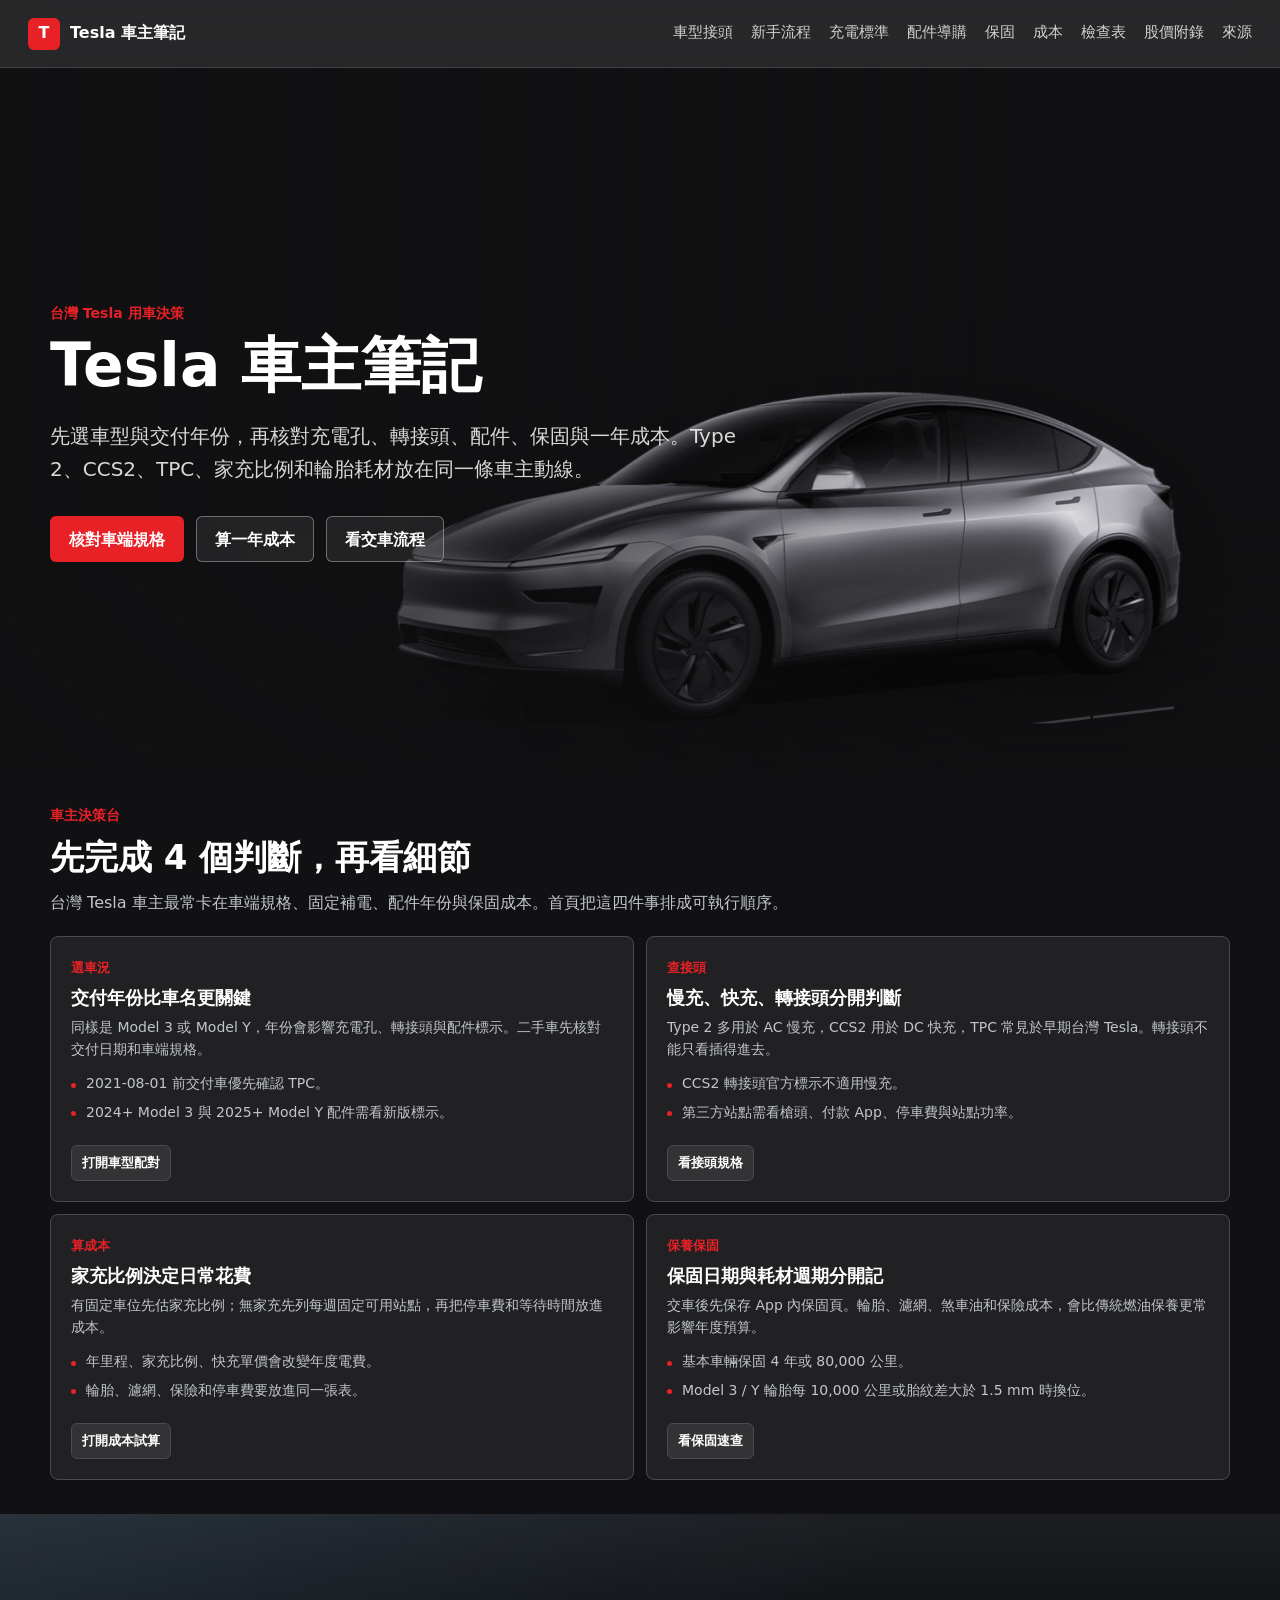
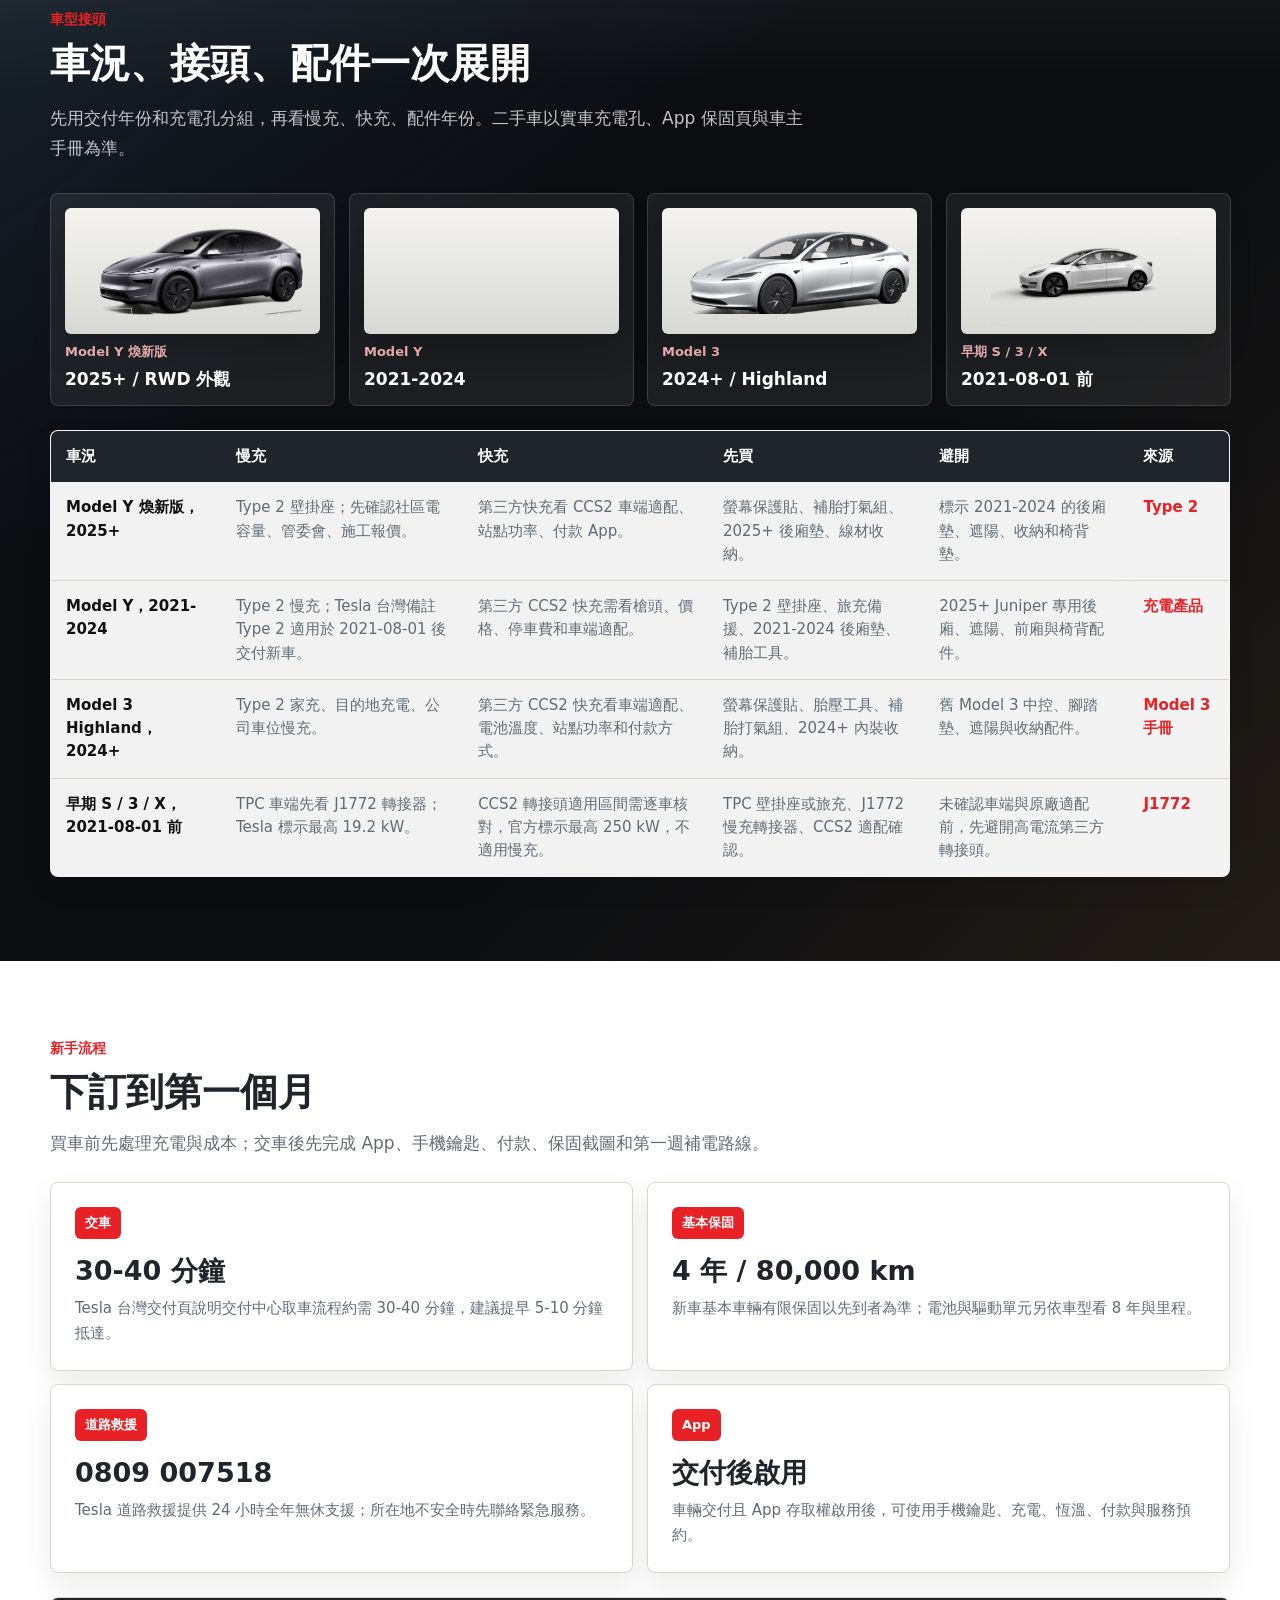
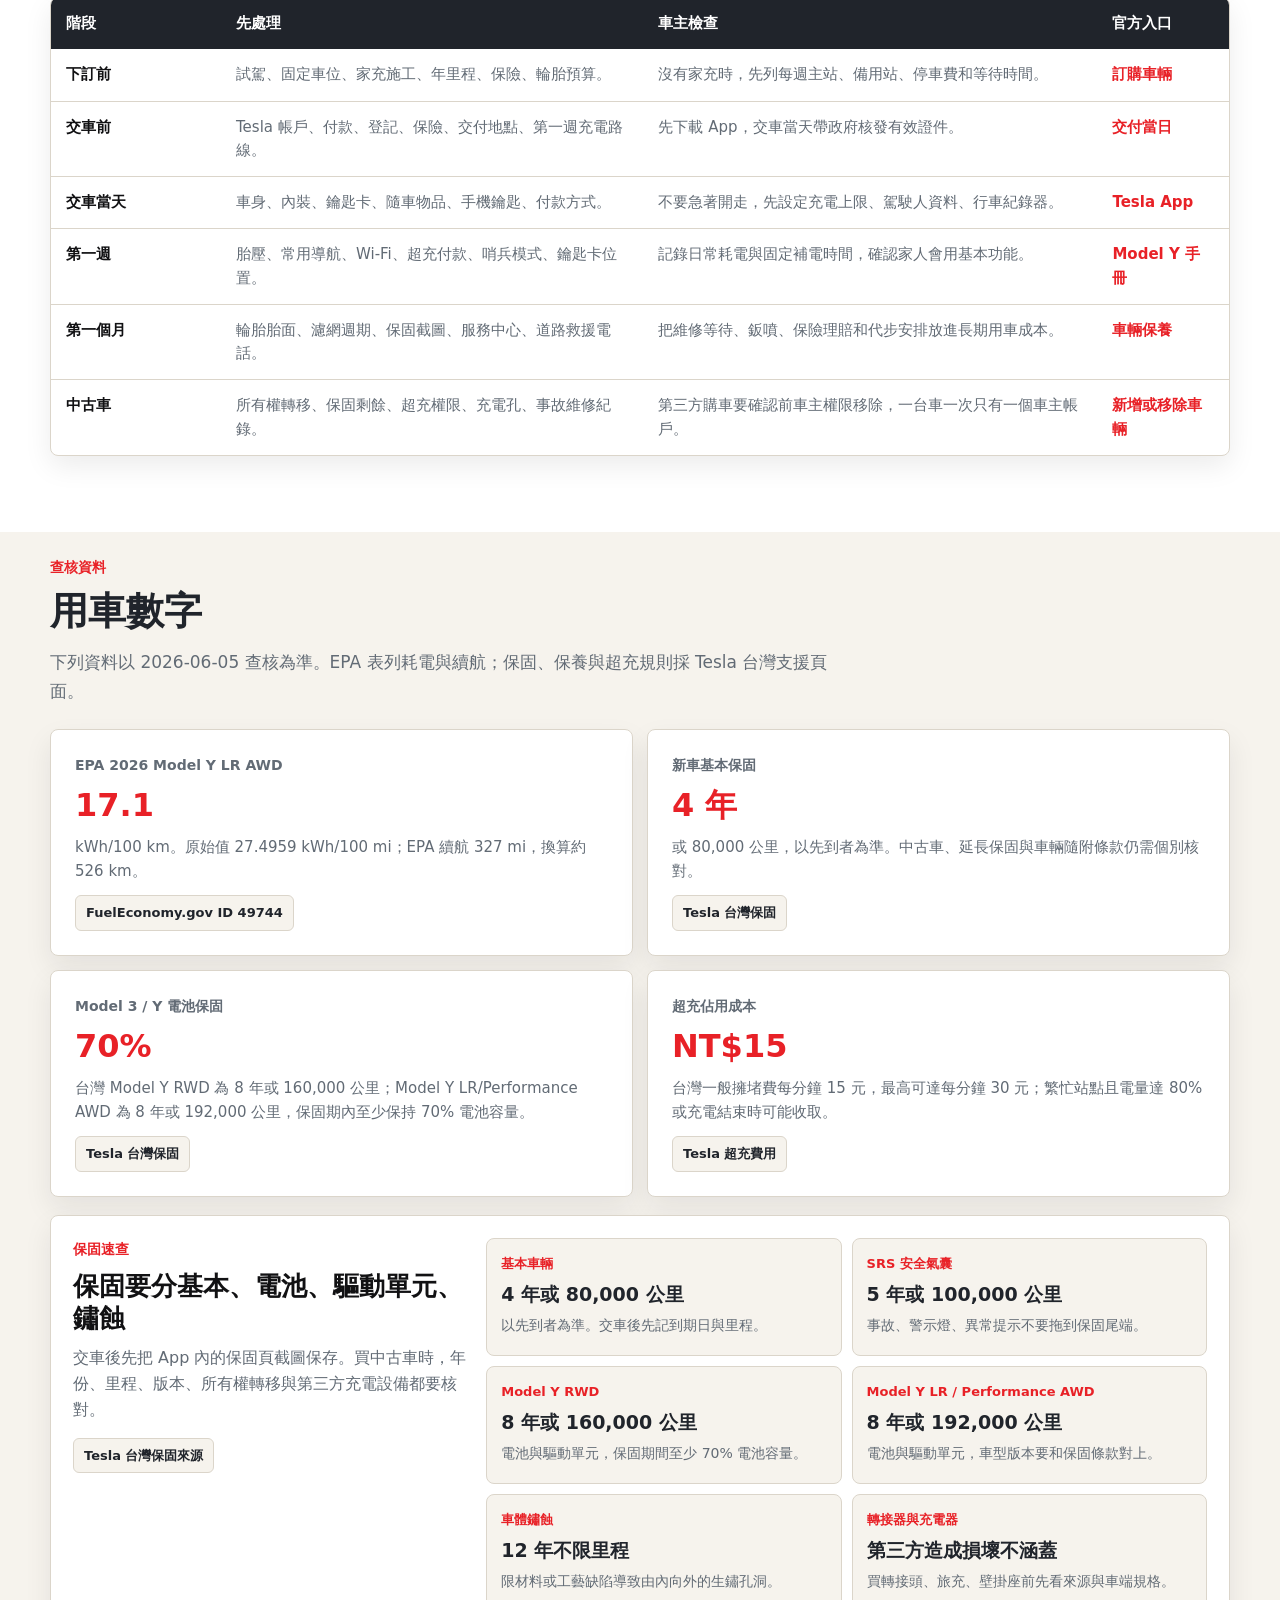
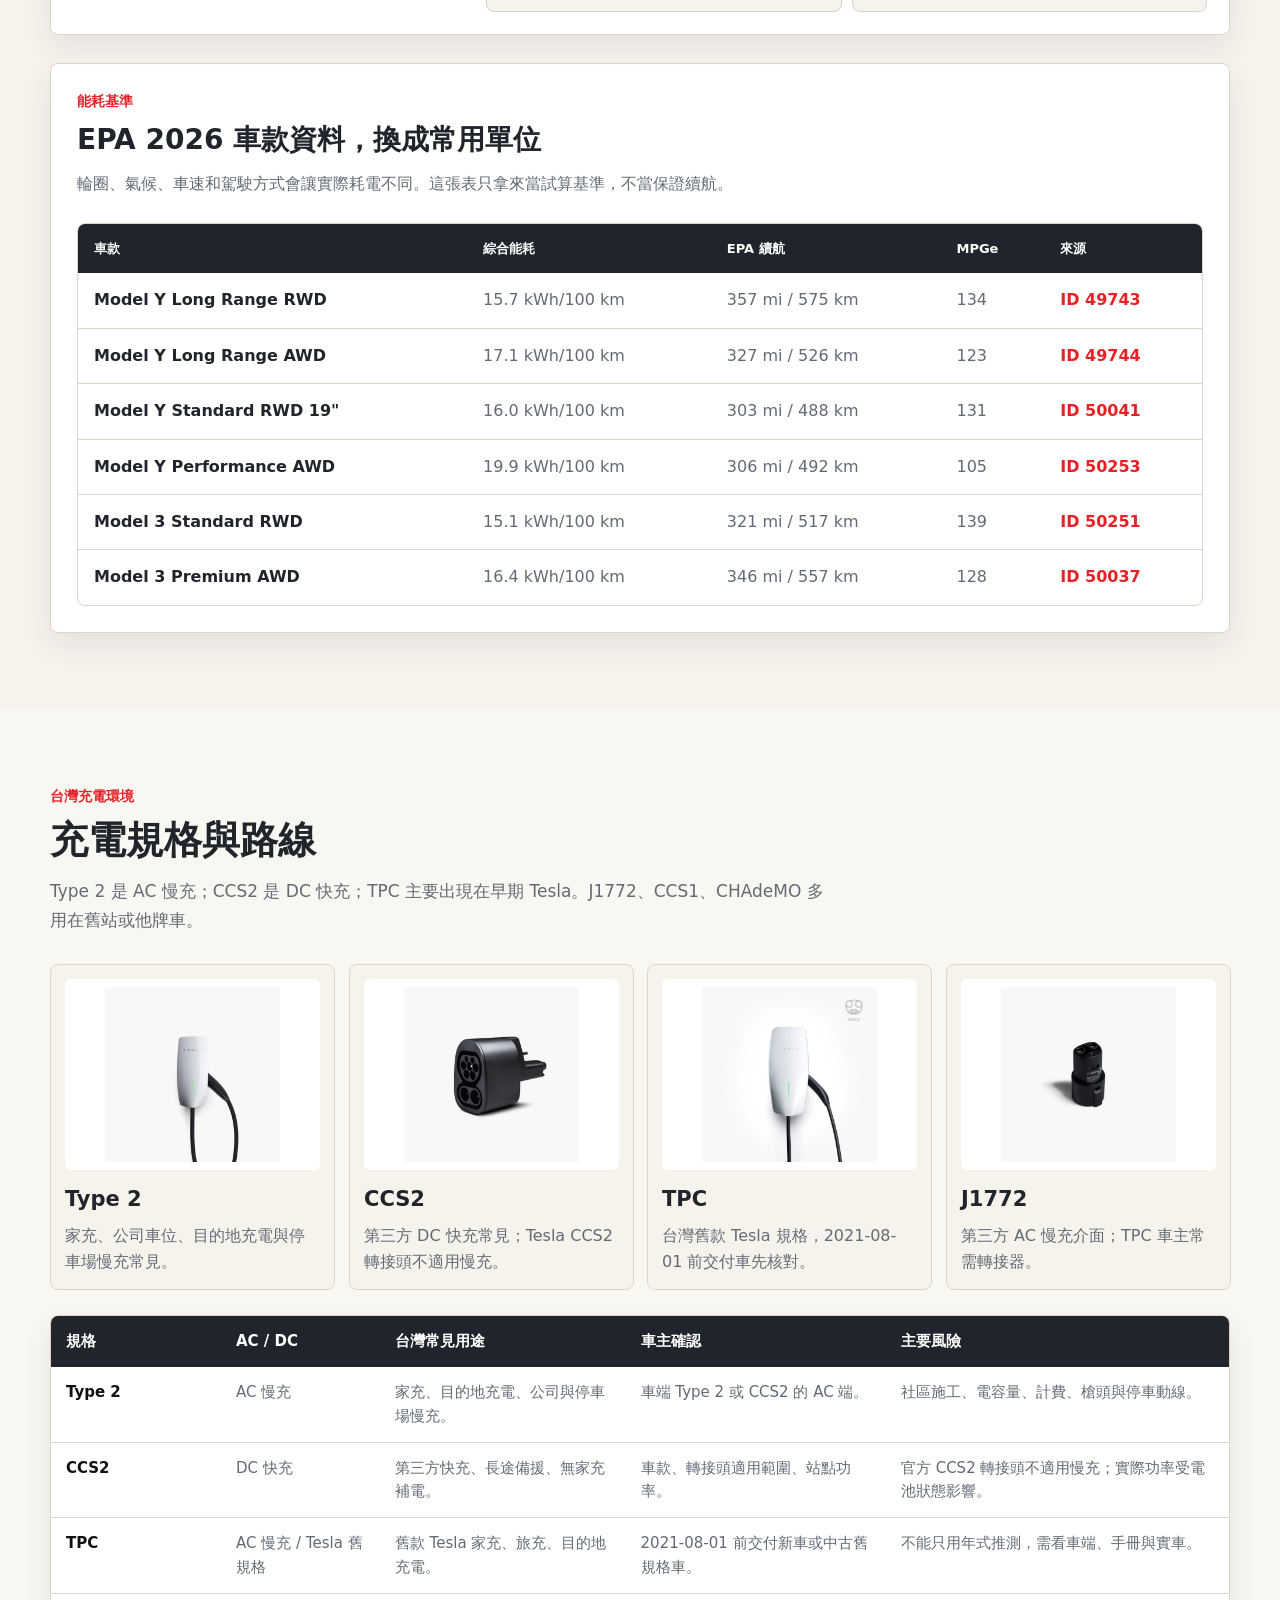
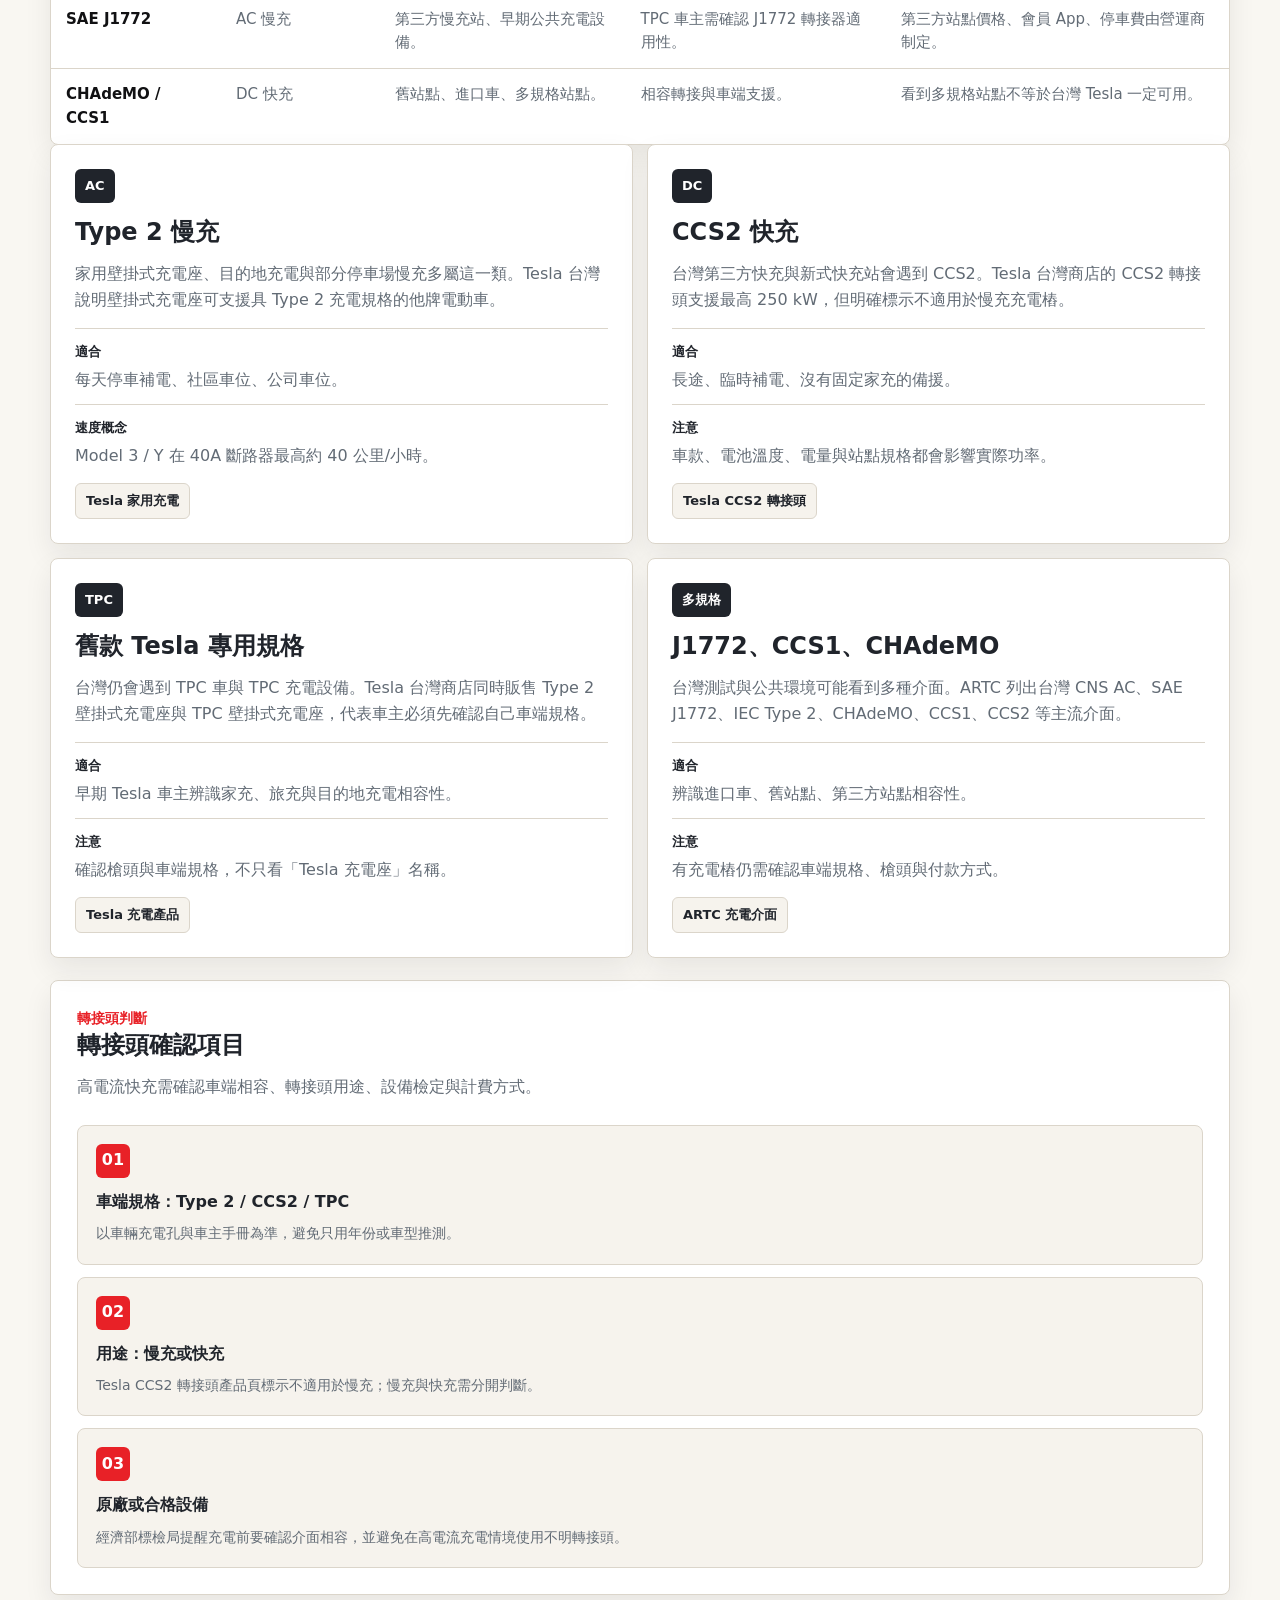
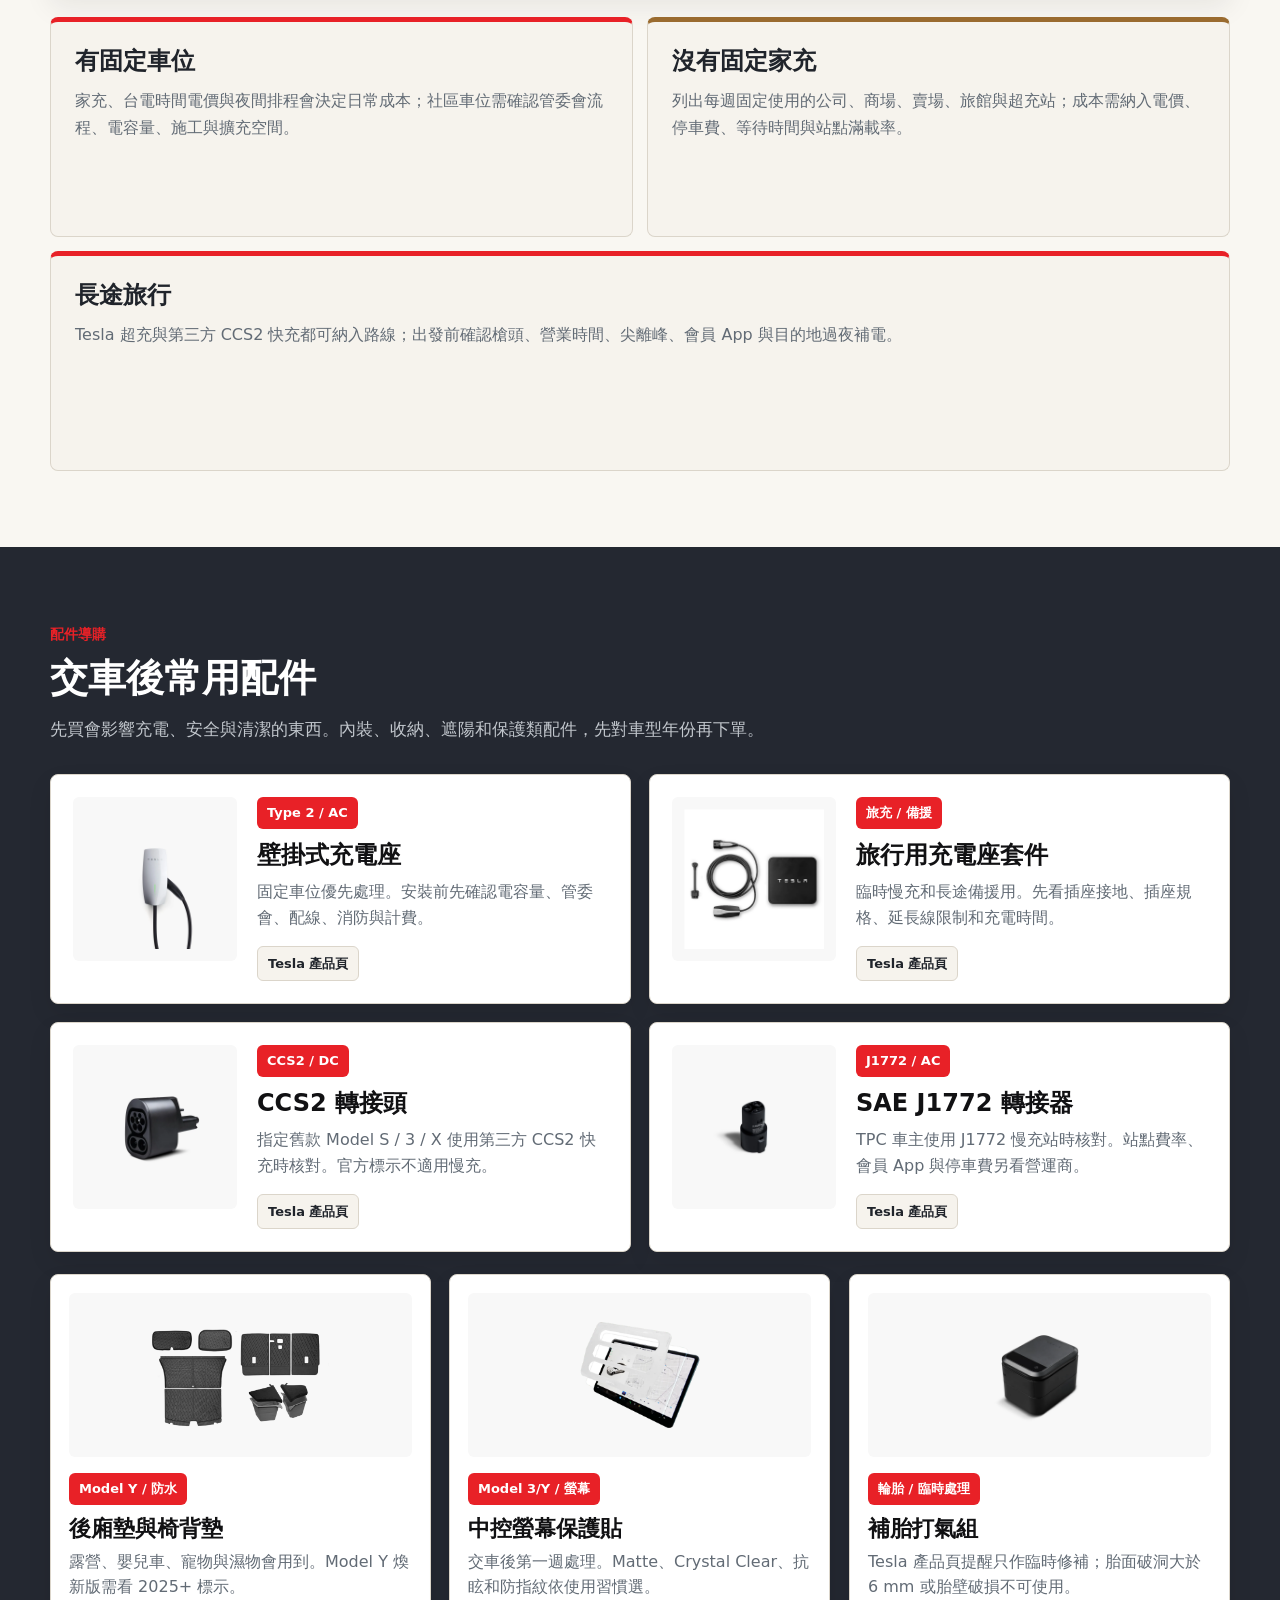
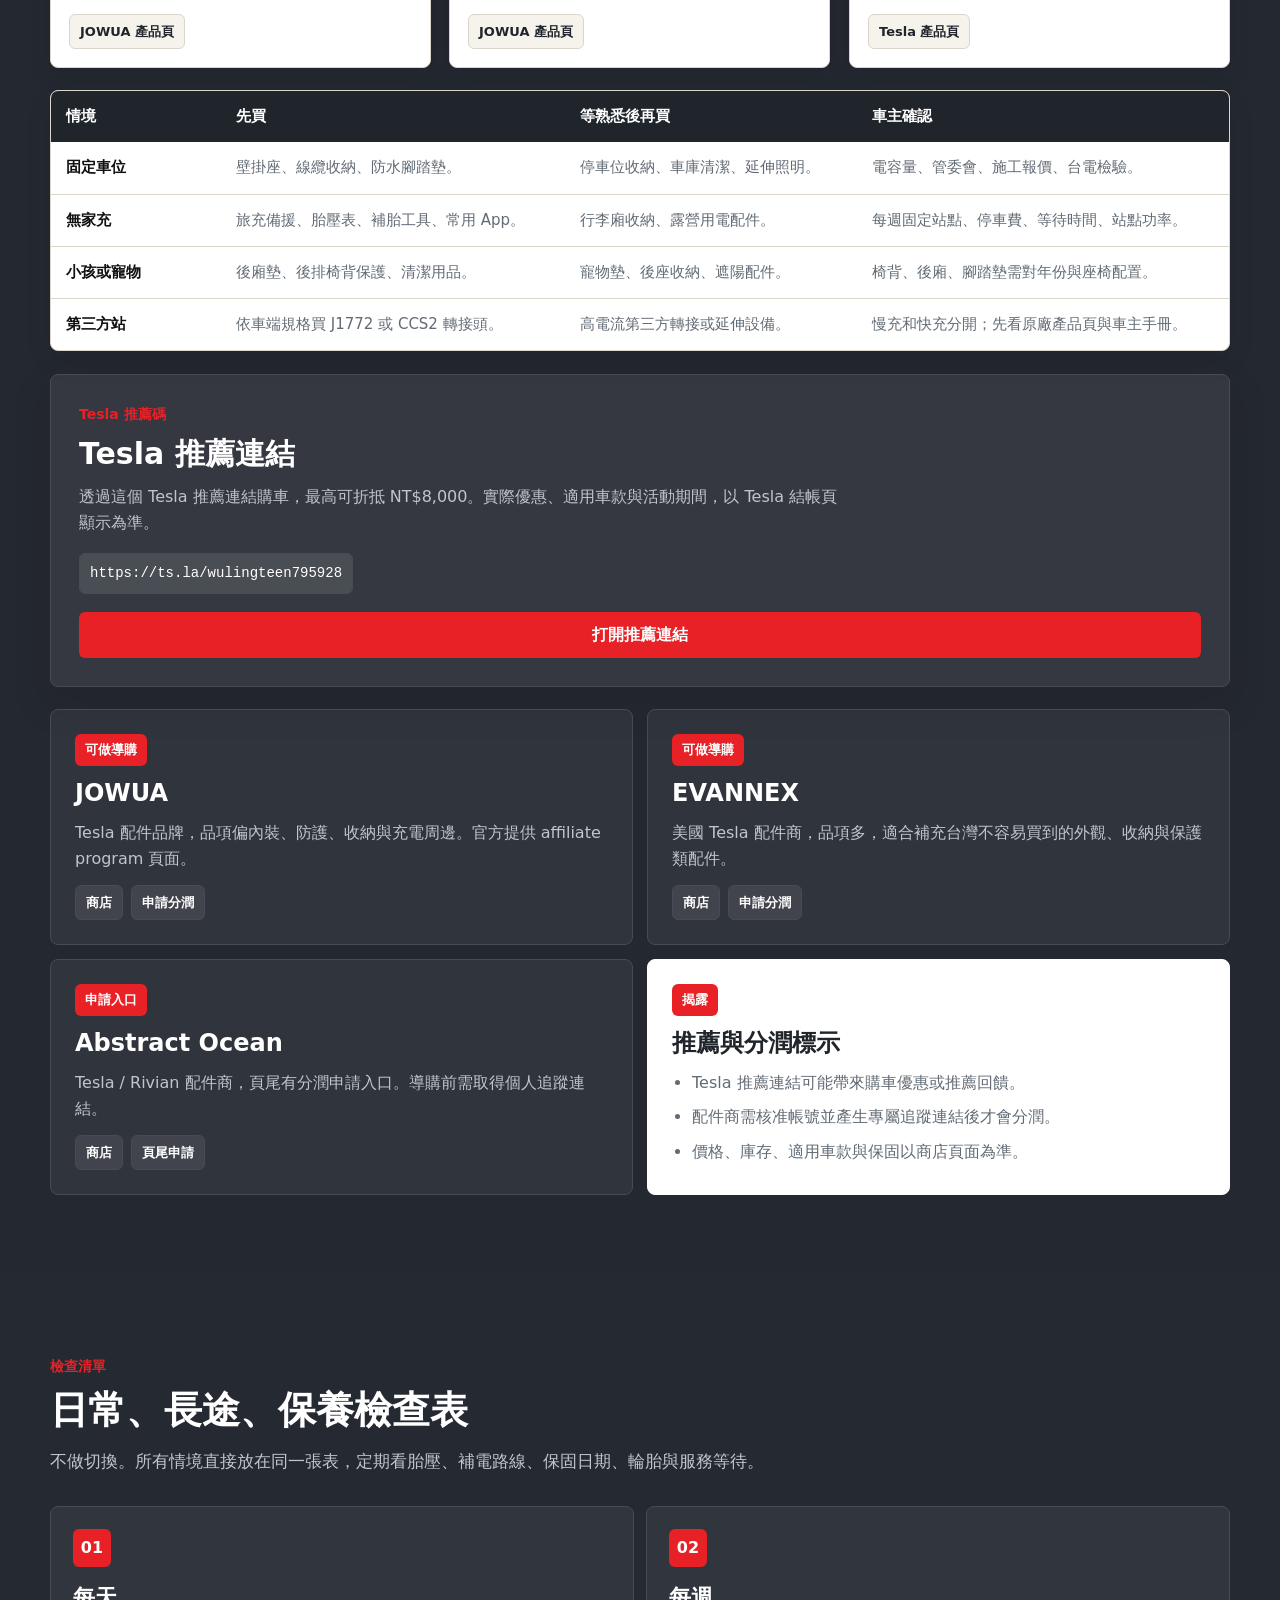
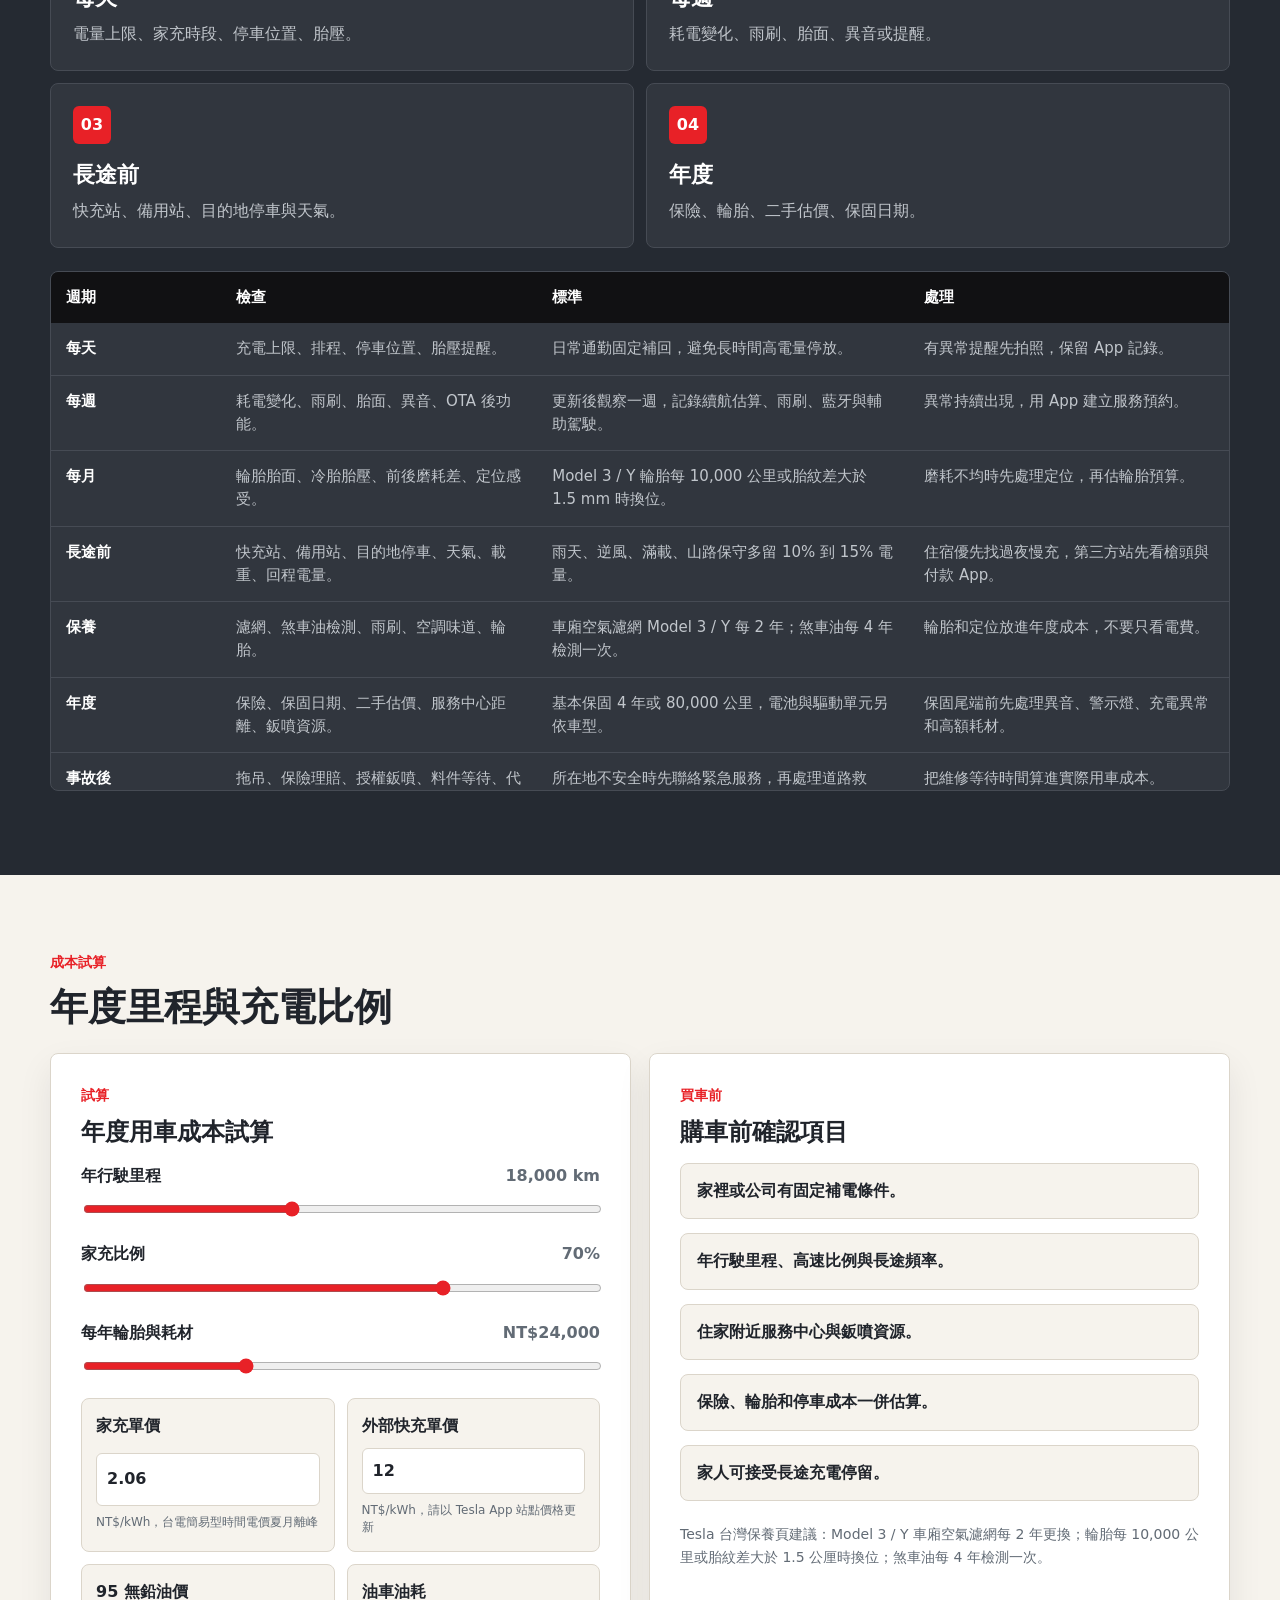
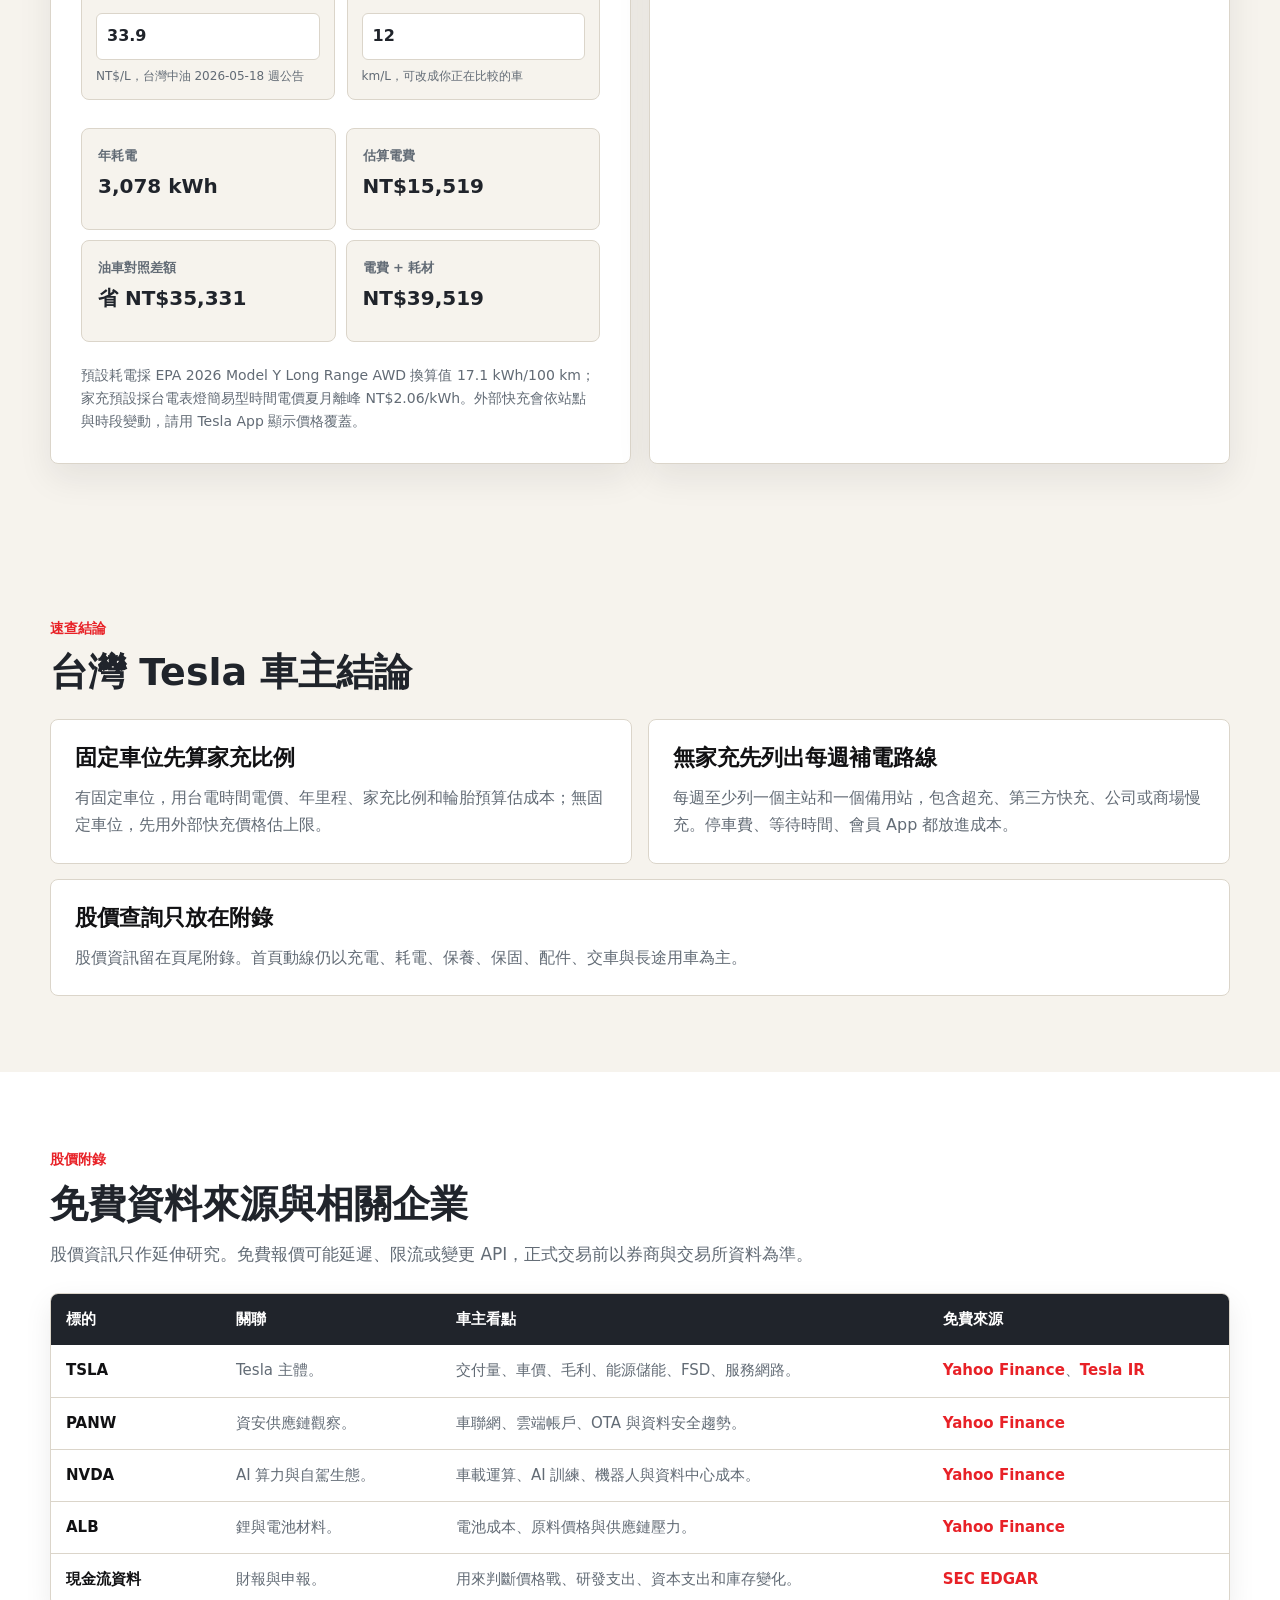
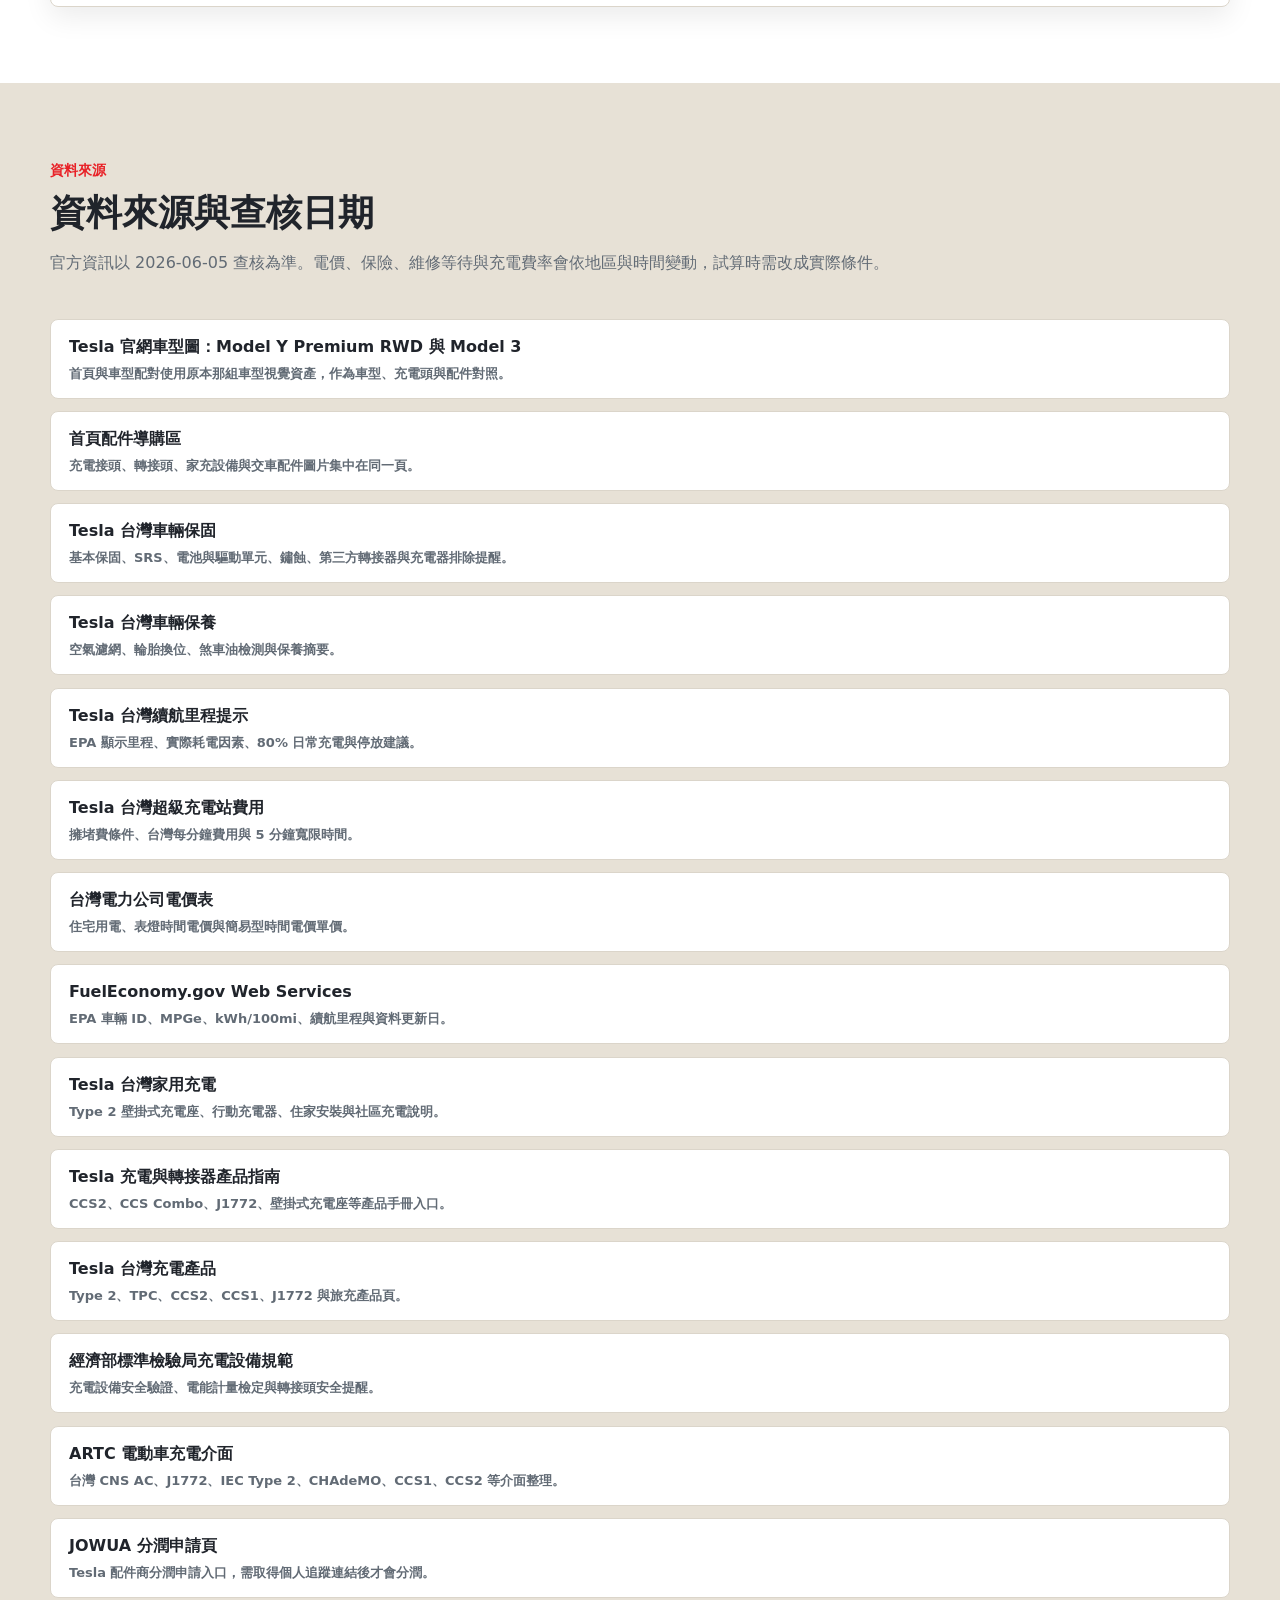
==== commit 30492cbd: "Fix accessory button text contrast" ====
--- a/index.html
+++ b/index.html
@@ -110,7 +110,7 @@
         ]
       }
     </script>
-    <link rel="stylesheet" href="styles.css?v=20260606-singlepage">
+    <link rel="stylesheet" href="styles.css?v=20260606-buttons">
   </head>
   <body>
     <header class="site-header" aria-label="主要導覽">
--- a/styles.css
+++ b/styles.css
@@ -1745,6 +1745,17 @@
 .product-card p {
   margin: 0;
   color: var(--muted);
+}
+
+.product-card .source-chip {
+  color: var(--graphite);
+  background: var(--paper);
+  border-color: var(--line);
+}
+
+.product-card .source-chip:hover,
+.product-card .source-chip:focus-visible {
+  border-color: var(--red);
 }
 
 .product-card ul {
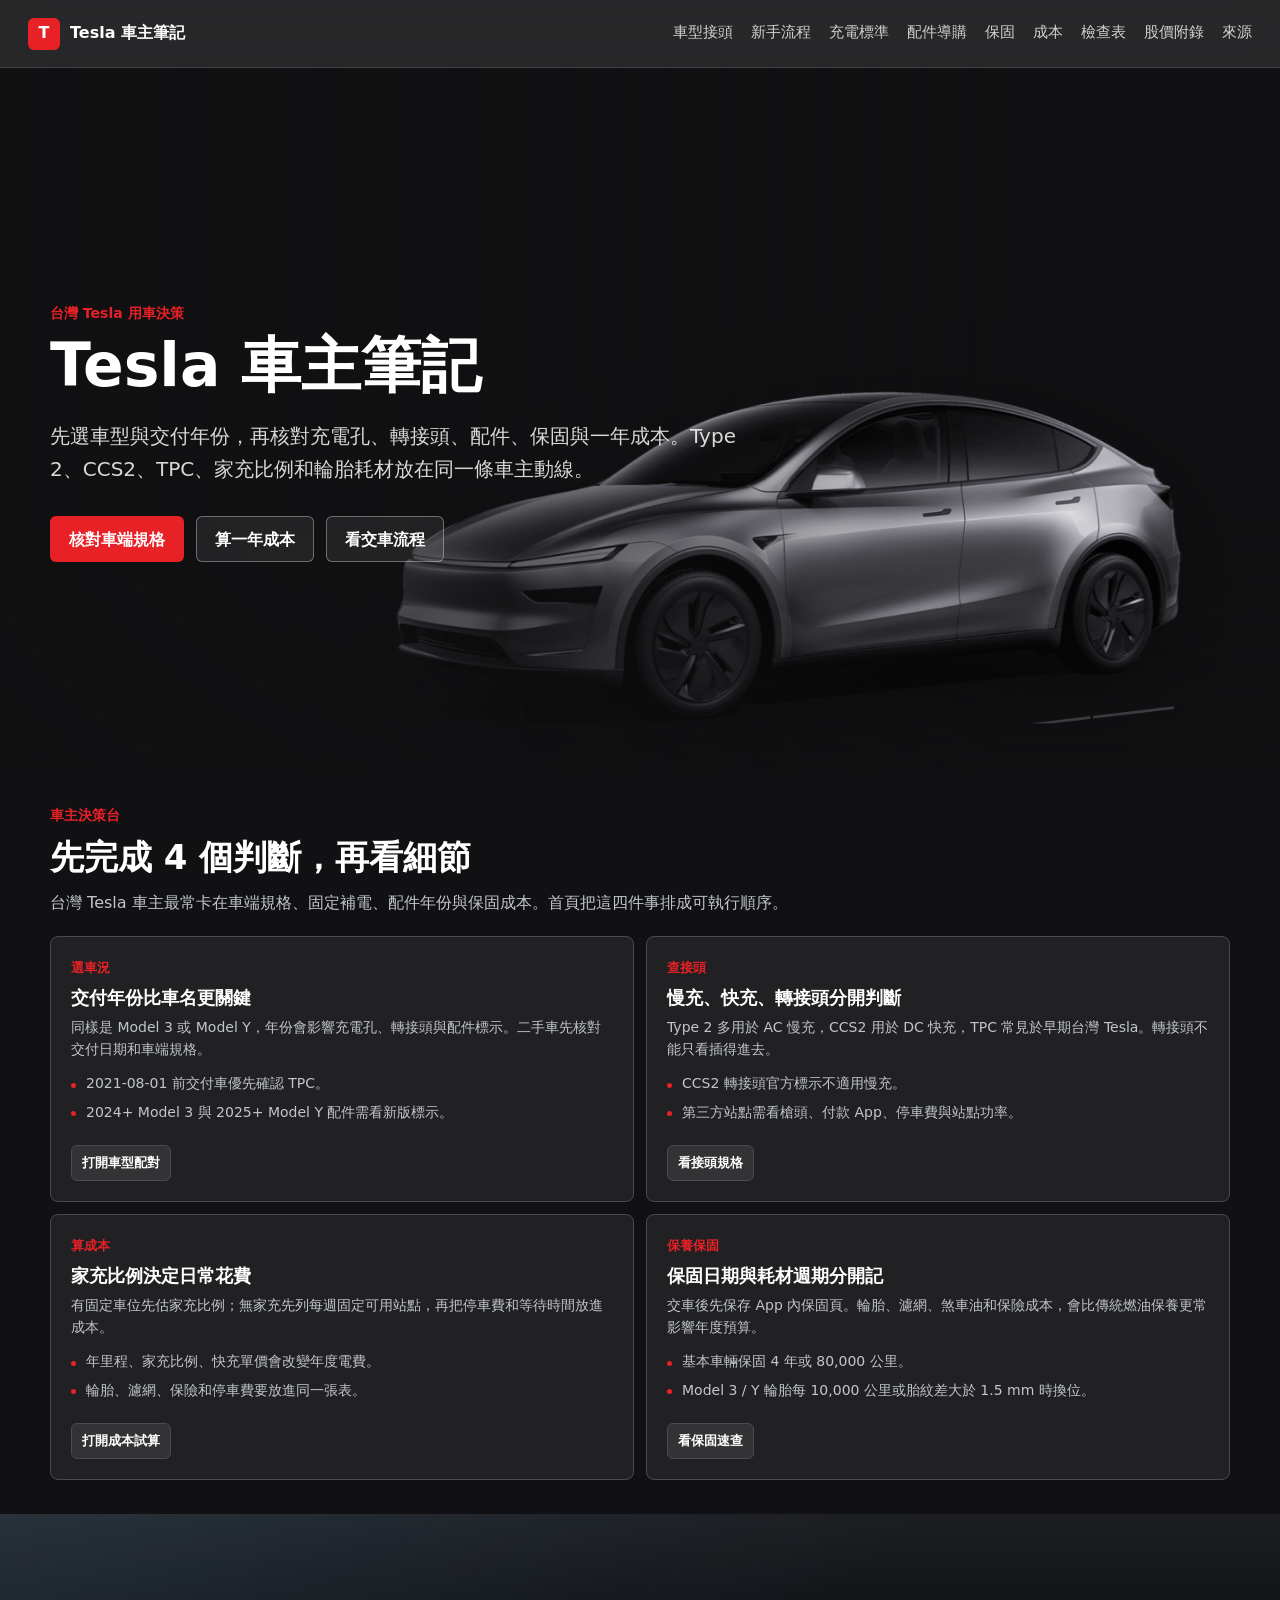
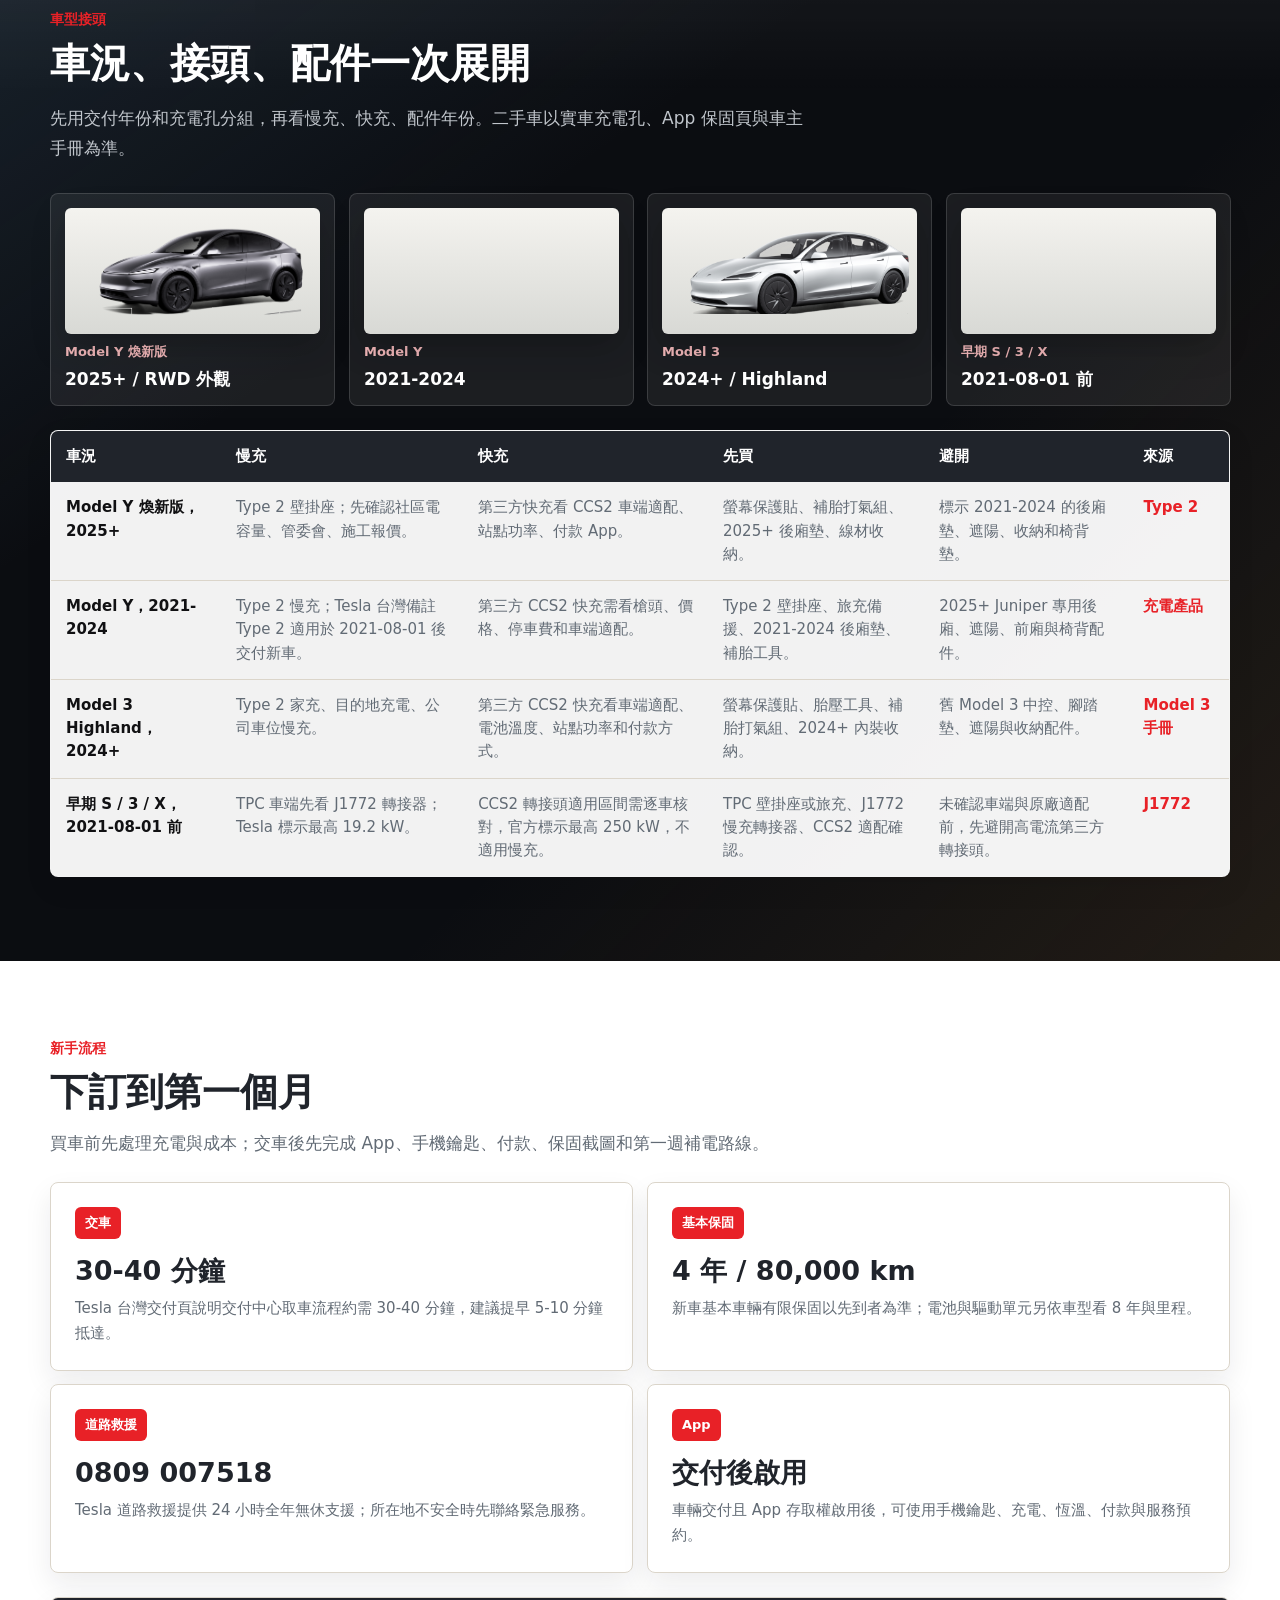
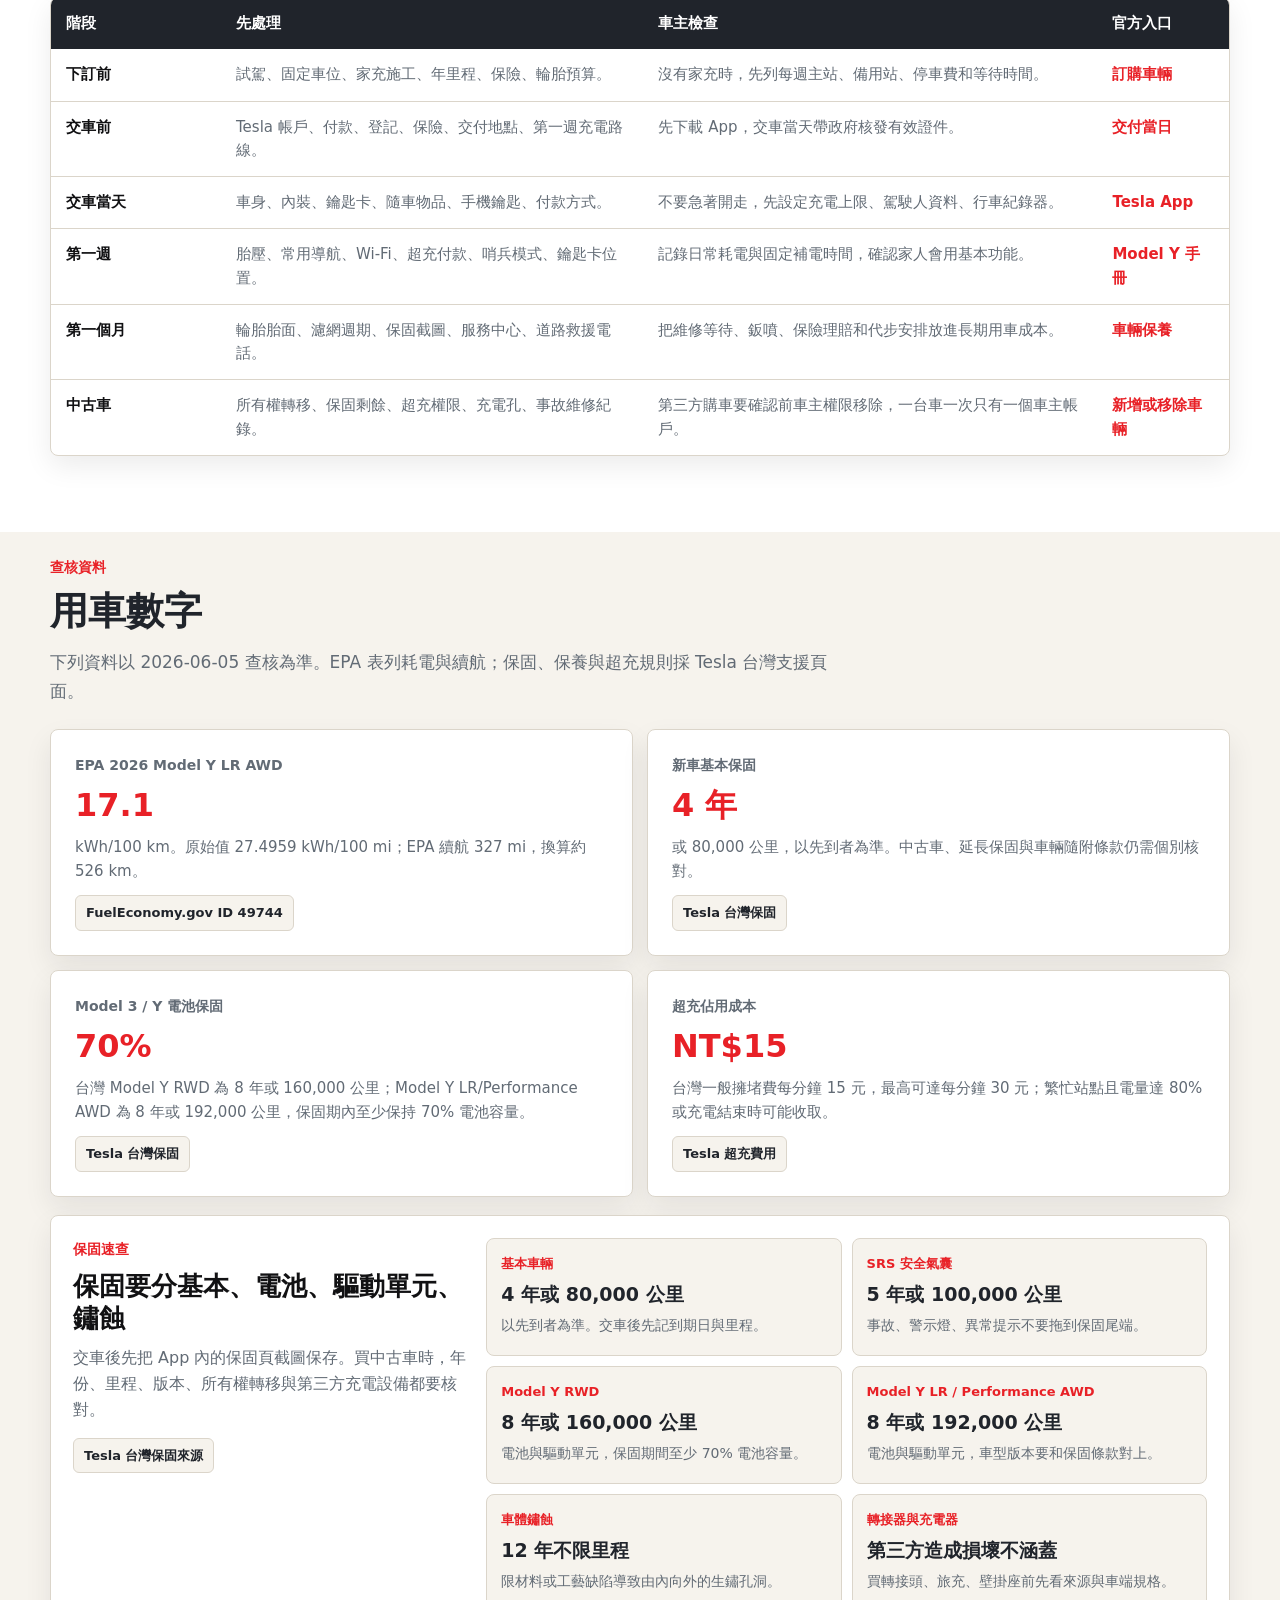
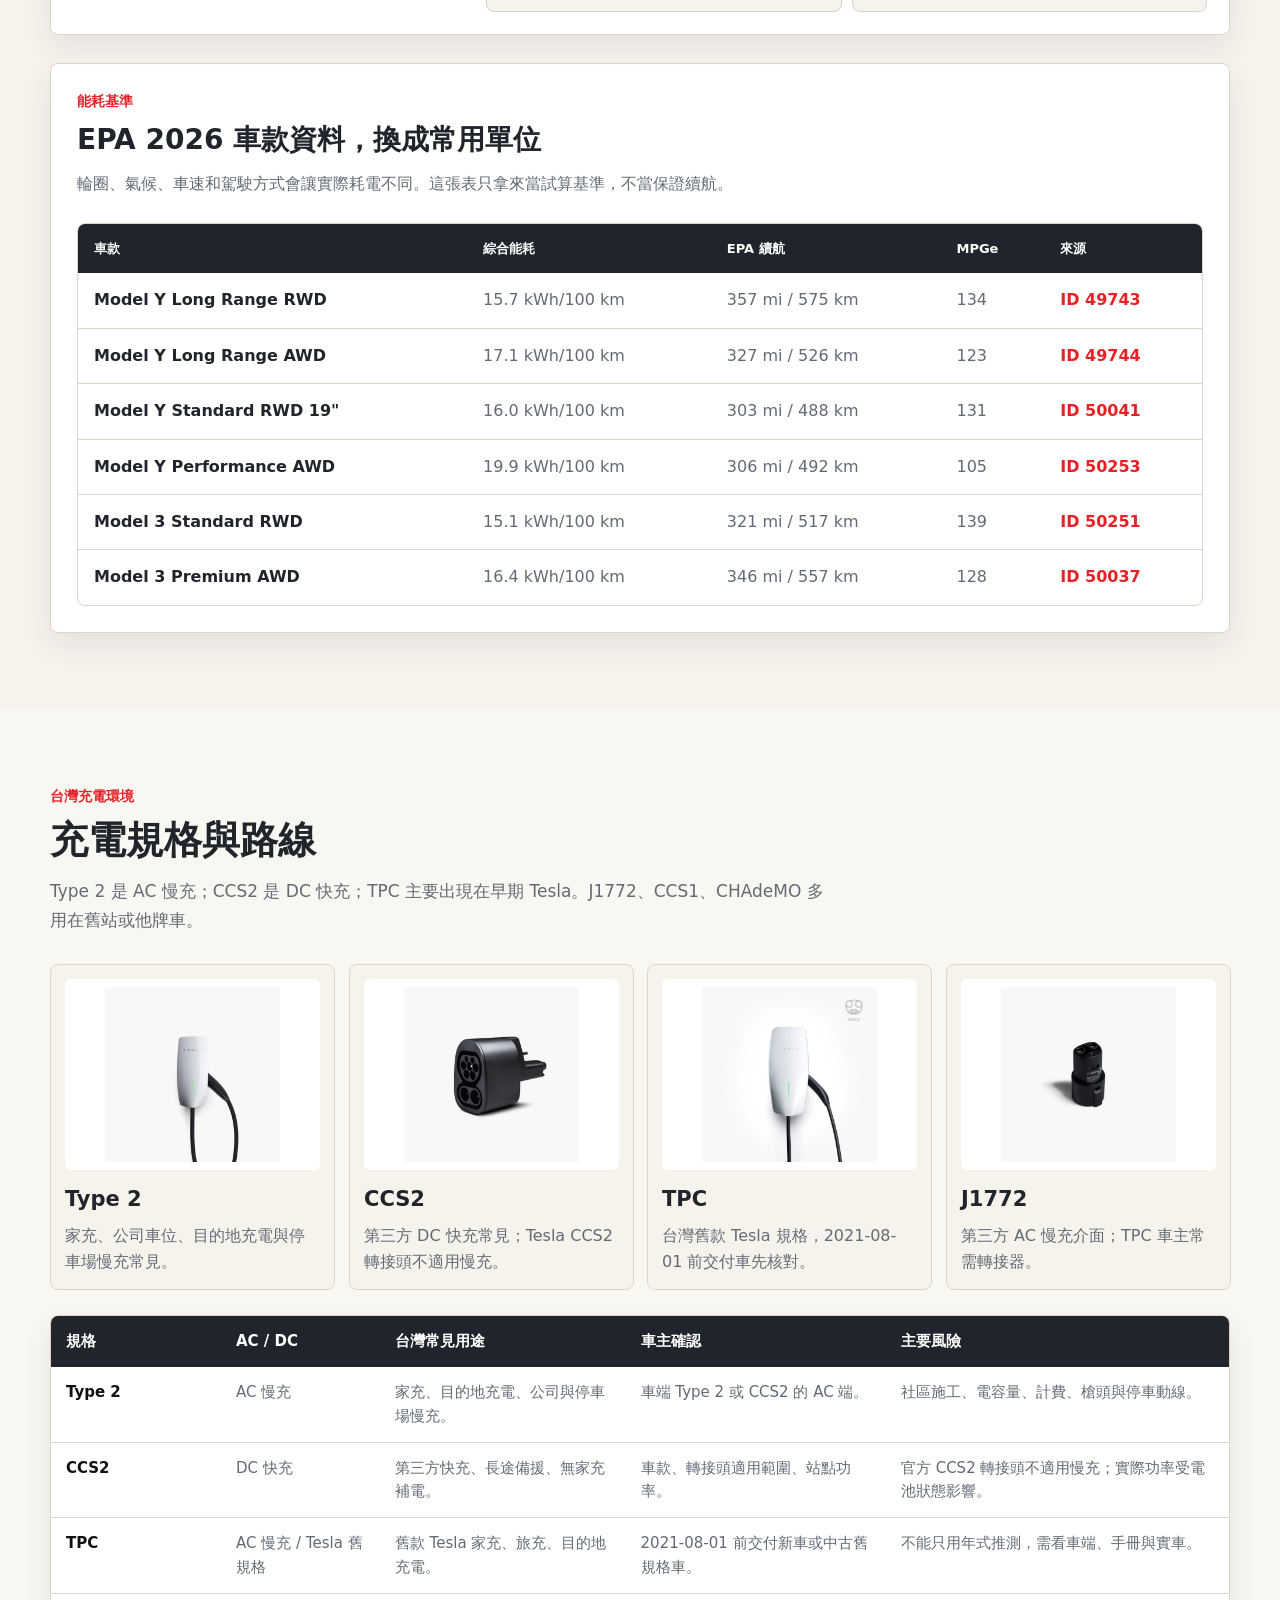
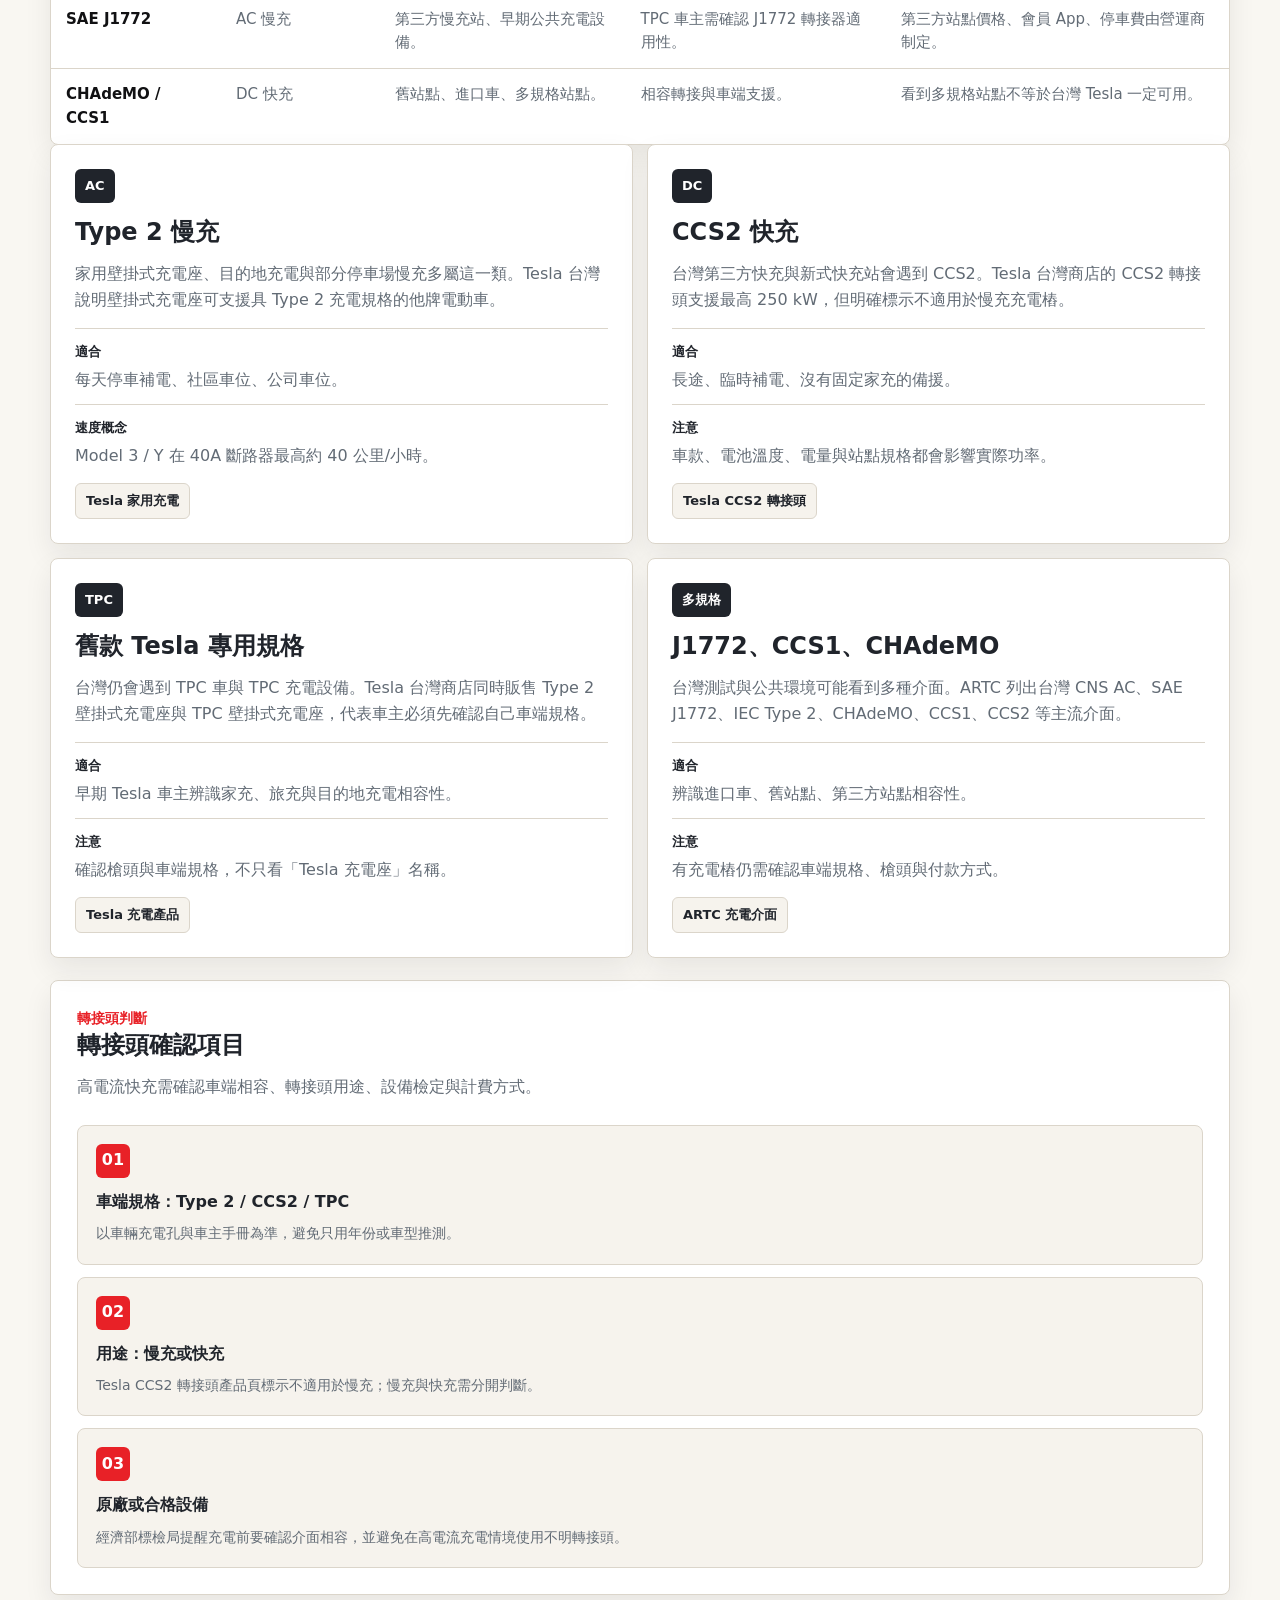
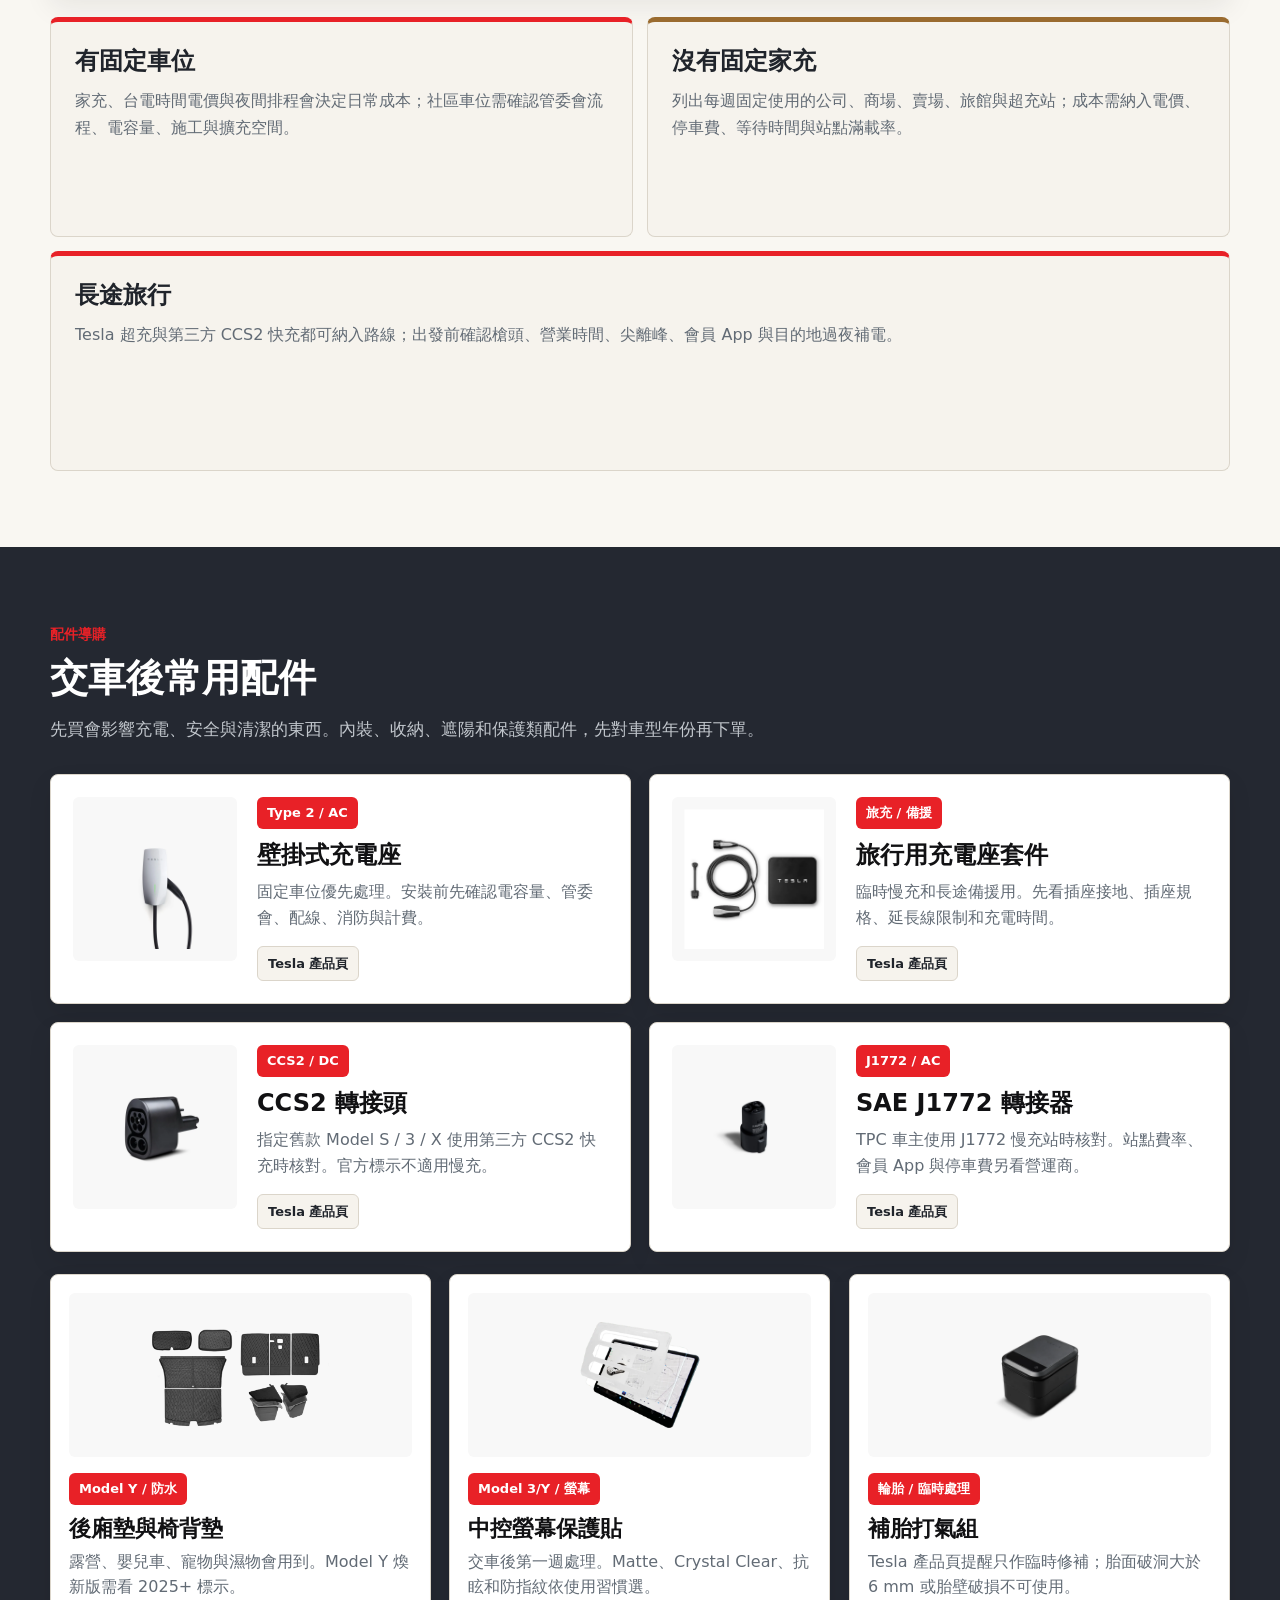
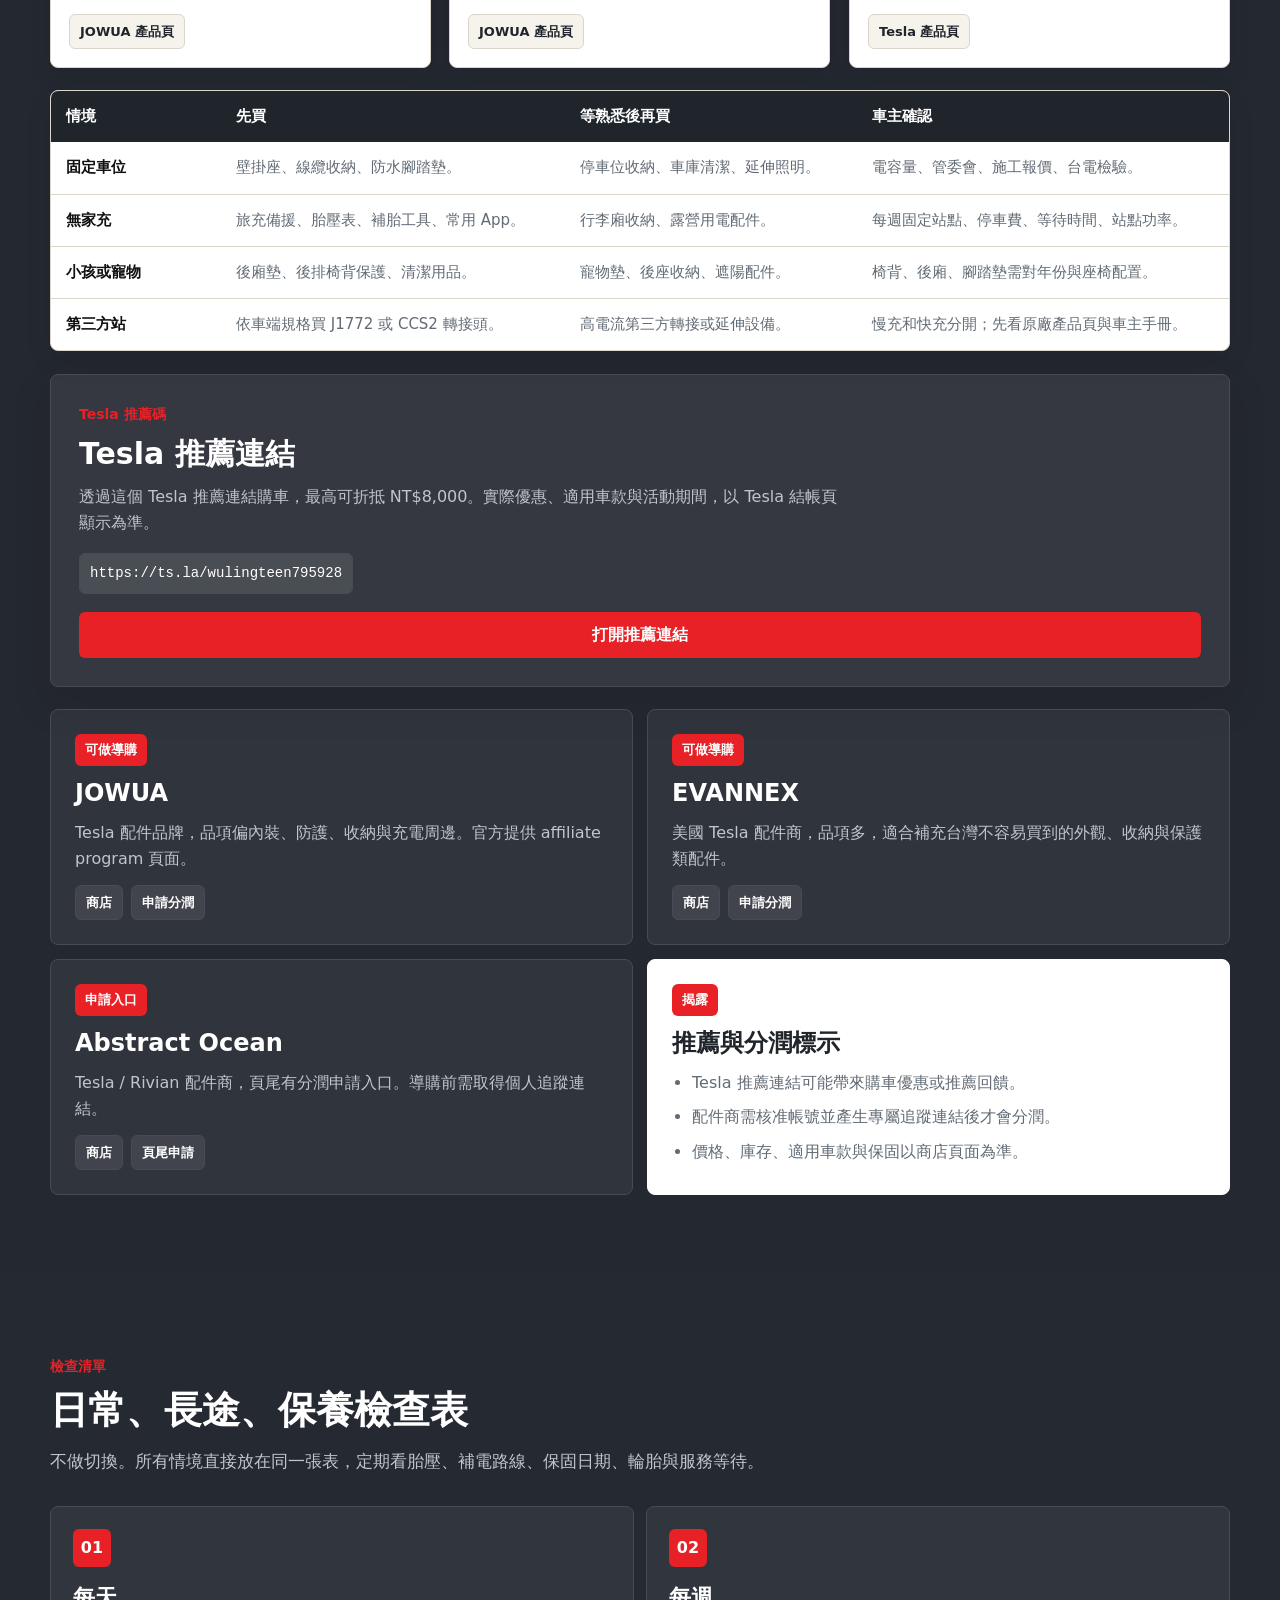
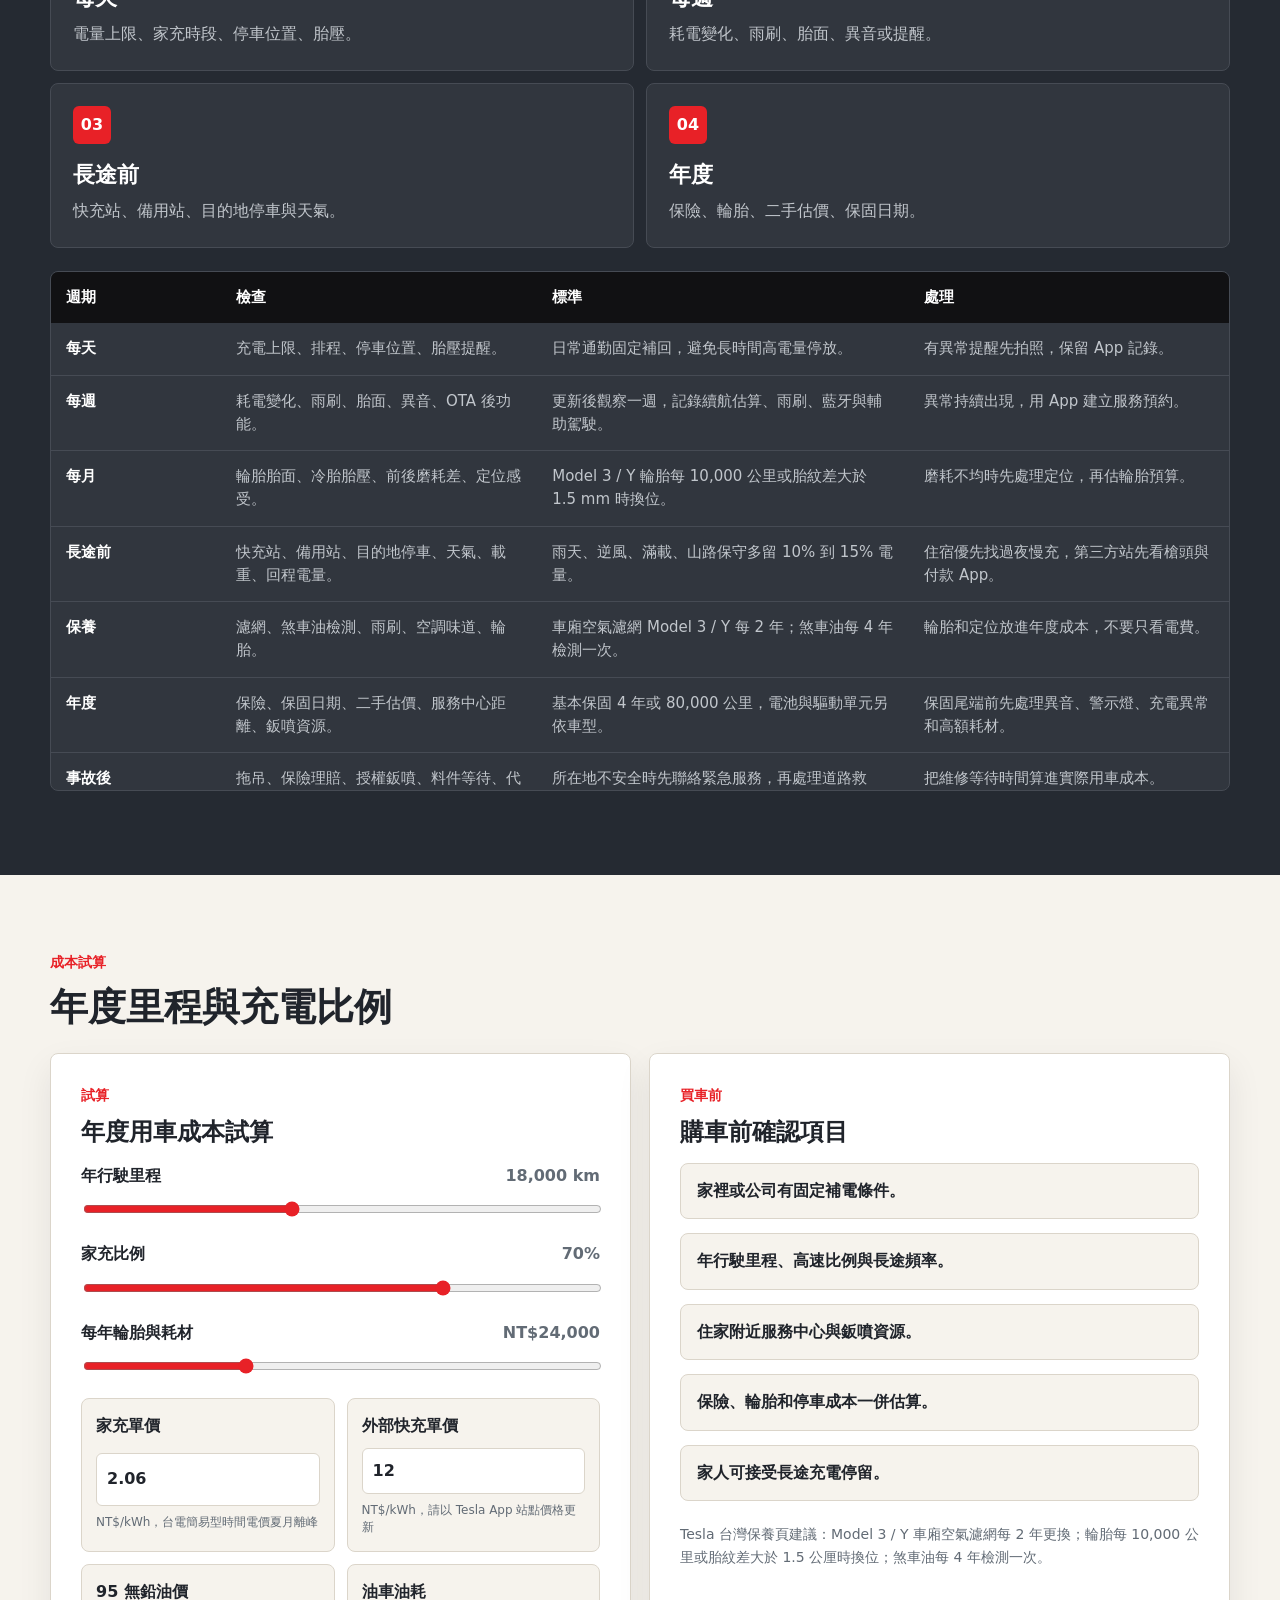
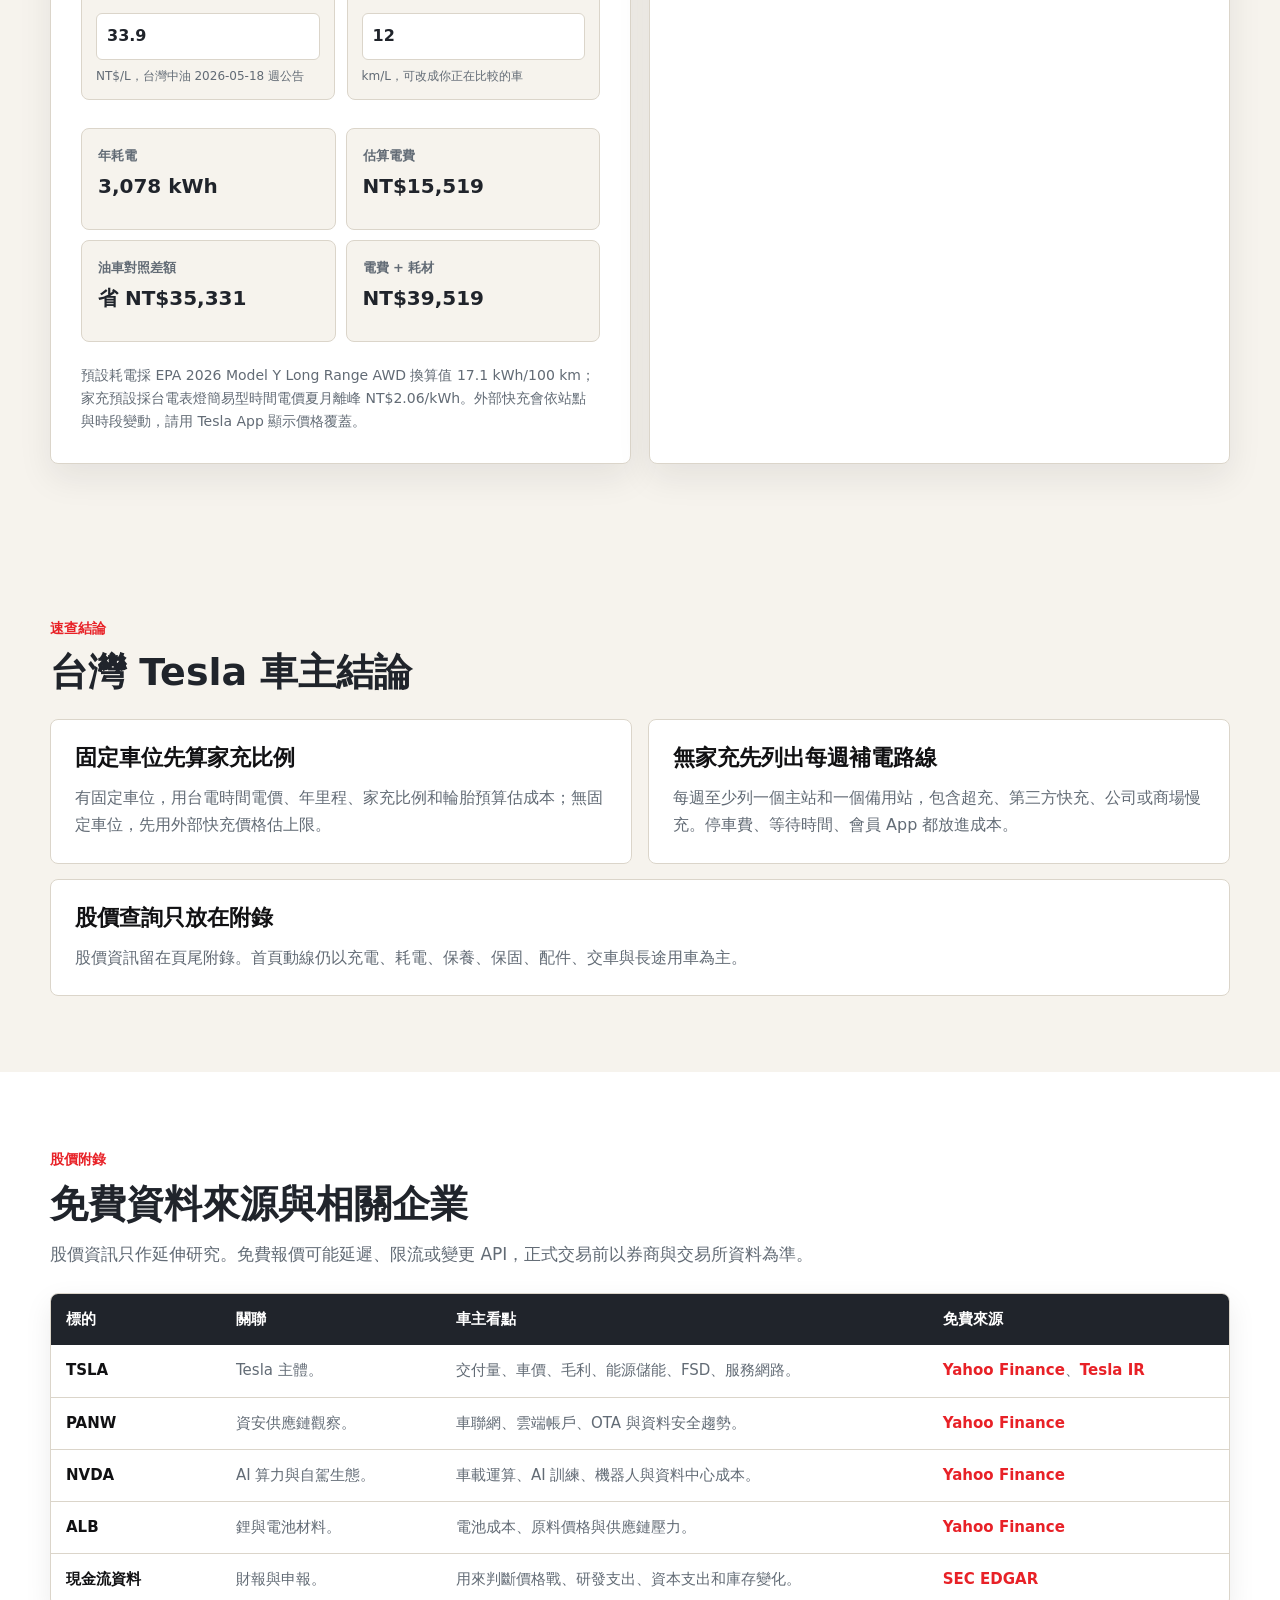
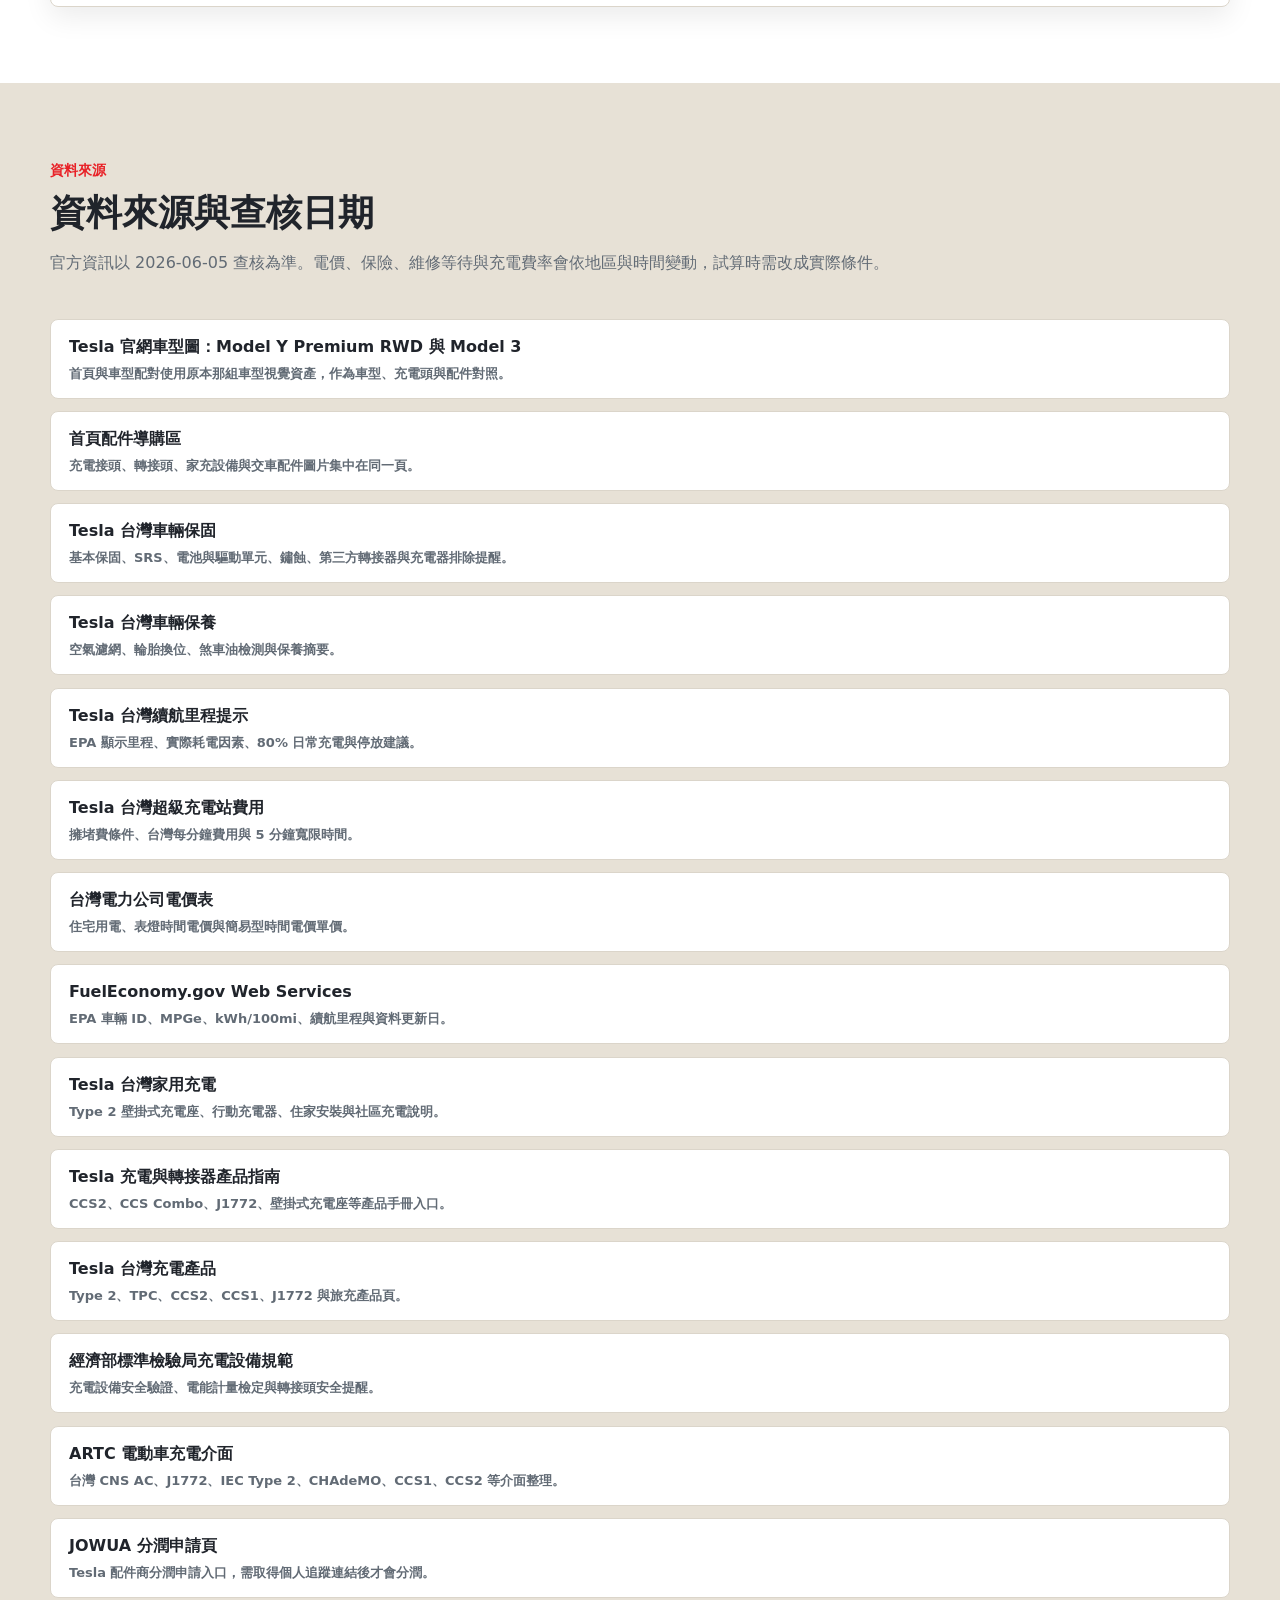
==== commit 83e419b3: "Switch custom domain to nilsliu.dev" ====
--- a/index.html
+++ b/index.html
@@ -11,75 +11,75 @@
     <meta name="author" content="Tesla 車主筆記">
     <meta name="theme-color" content="#111113">
     <title>Tesla 車主筆記 | 台灣充電、耗電與保養</title>
-    <link rel="canonical" href="https://wulingteen.github.io/TeslaInfo/">
+    <link rel="canonical" href="https://tesla-info.nilsliu.dev/">
     <link rel="preload" as="image" href="assets/vehicles/model-y-rwd.png?v=20260605-original" type="image/png">
     <meta property="og:locale" content="zh_TW">
     <meta property="og:type" content="website">
     <meta property="og:site_name" content="Tesla 車主筆記">
     <meta property="og:title" content="Tesla 車主筆記 | 台灣充電、耗電與保養">
     <meta property="og:description" content="台灣 Tesla 車主用車決策台：車型年份、充電接頭、家充快充、配件、保養保固與年度成本試算。">
-    <meta property="og:url" content="https://wulingteen.github.io/TeslaInfo/">
-    <meta property="og:image" content="https://wulingteen.github.io/TeslaInfo/assets/tesla-info-og.jpg">
+    <meta property="og:url" content="https://tesla-info.nilsliu.dev/">
+    <meta property="og:image" content="https://tesla-info.nilsliu.dev/assets/tesla-info-og.jpg">
     <meta property="og:image:width" content="1200">
     <meta property="og:image:height" content="630">
     <meta property="og:image:alt" content="Tesla 車主筆記首頁圖">
     <meta name="twitter:card" content="summary_large_image">
     <meta name="twitter:title" content="Tesla 車主筆記 | 台灣充電、耗電與保養">
     <meta name="twitter:description" content="台灣 Tesla 車主用車決策台：車型年份、充電接頭、家充快充、配件、保養保固與年度成本試算。">
-    <meta name="twitter:image" content="https://wulingteen.github.io/TeslaInfo/assets/tesla-info-og.jpg">
+    <meta name="twitter:image" content="https://tesla-info.nilsliu.dev/assets/tesla-info-og.jpg">
     <script type="application/ld+json">
       {
         "@context": "https://schema.org",
         "@graph": [
           {
             "@type": "WebSite",
-            "@id": "https://wulingteen.github.io/TeslaInfo/#website",
+            "@id": "https://tesla-info.nilsliu.dev/#website",
             "name": "Tesla 車主筆記",
-            "url": "https://wulingteen.github.io/TeslaInfo/",
+            "url": "https://tesla-info.nilsliu.dev/",
             "inLanguage": "zh-Hant",
             "publisher": {
-              "@id": "https://wulingteen.github.io/TeslaInfo/#publisher"
+              "@id": "https://tesla-info.nilsliu.dev/#publisher"
             }
           },
           {
             "@type": "Organization",
-            "@id": "https://wulingteen.github.io/TeslaInfo/#publisher",
+            "@id": "https://tesla-info.nilsliu.dev/#publisher",
             "name": "Tesla 車主筆記",
-            "url": "https://wulingteen.github.io/TeslaInfo/"
+            "url": "https://tesla-info.nilsliu.dev/"
           },
           {
             "@type": "WebPage",
-            "@id": "https://wulingteen.github.io/TeslaInfo/#webpage",
-            "url": "https://wulingteen.github.io/TeslaInfo/",
+            "@id": "https://tesla-info.nilsliu.dev/#webpage",
+            "url": "https://tesla-info.nilsliu.dev/",
             "name": "Tesla 車主筆記 | 台灣充電、耗電與保養",
             "description": "台灣 Tesla 車主決策筆記，先選車型與交付年份，再核對充電規格、轉接頭、配件、保固與一年用車成本。",
             "isPartOf": {
-              "@id": "https://wulingteen.github.io/TeslaInfo/#website"
+              "@id": "https://tesla-info.nilsliu.dev/#website"
             },
             "primaryImageOfPage": {
               "@type": "ImageObject",
-              "url": "https://wulingteen.github.io/TeslaInfo/assets/tesla-info-og.jpg",
+              "url": "https://tesla-info.nilsliu.dev/assets/tesla-info-og.jpg",
               "width": 1200,
               "height": 630
             },
-            "dateModified": "2026-06-06",
+            "dateModified": "2026-06-08",
             "inLanguage": "zh-Hant"
           },
           {
             "@type": "BreadcrumbList",
-            "@id": "https://wulingteen.github.io/TeslaInfo/#breadcrumb",
+            "@id": "https://tesla-info.nilsliu.dev/#breadcrumb",
             "itemListElement": [
               {
                 "@type": "ListItem",
                 "position": 1,
                 "name": "Tesla 車主筆記",
-                "item": "https://wulingteen.github.io/TeslaInfo/"
+                "item": "https://tesla-info.nilsliu.dev/"
               }
             ]
           },
           {
             "@type": "FAQPage",
-            "@id": "https://wulingteen.github.io/TeslaInfo/#faq",
+            "@id": "https://tesla-info.nilsliu.dev/#faq",
             "mainEntity": [
               {
                 "@type": "Question",
